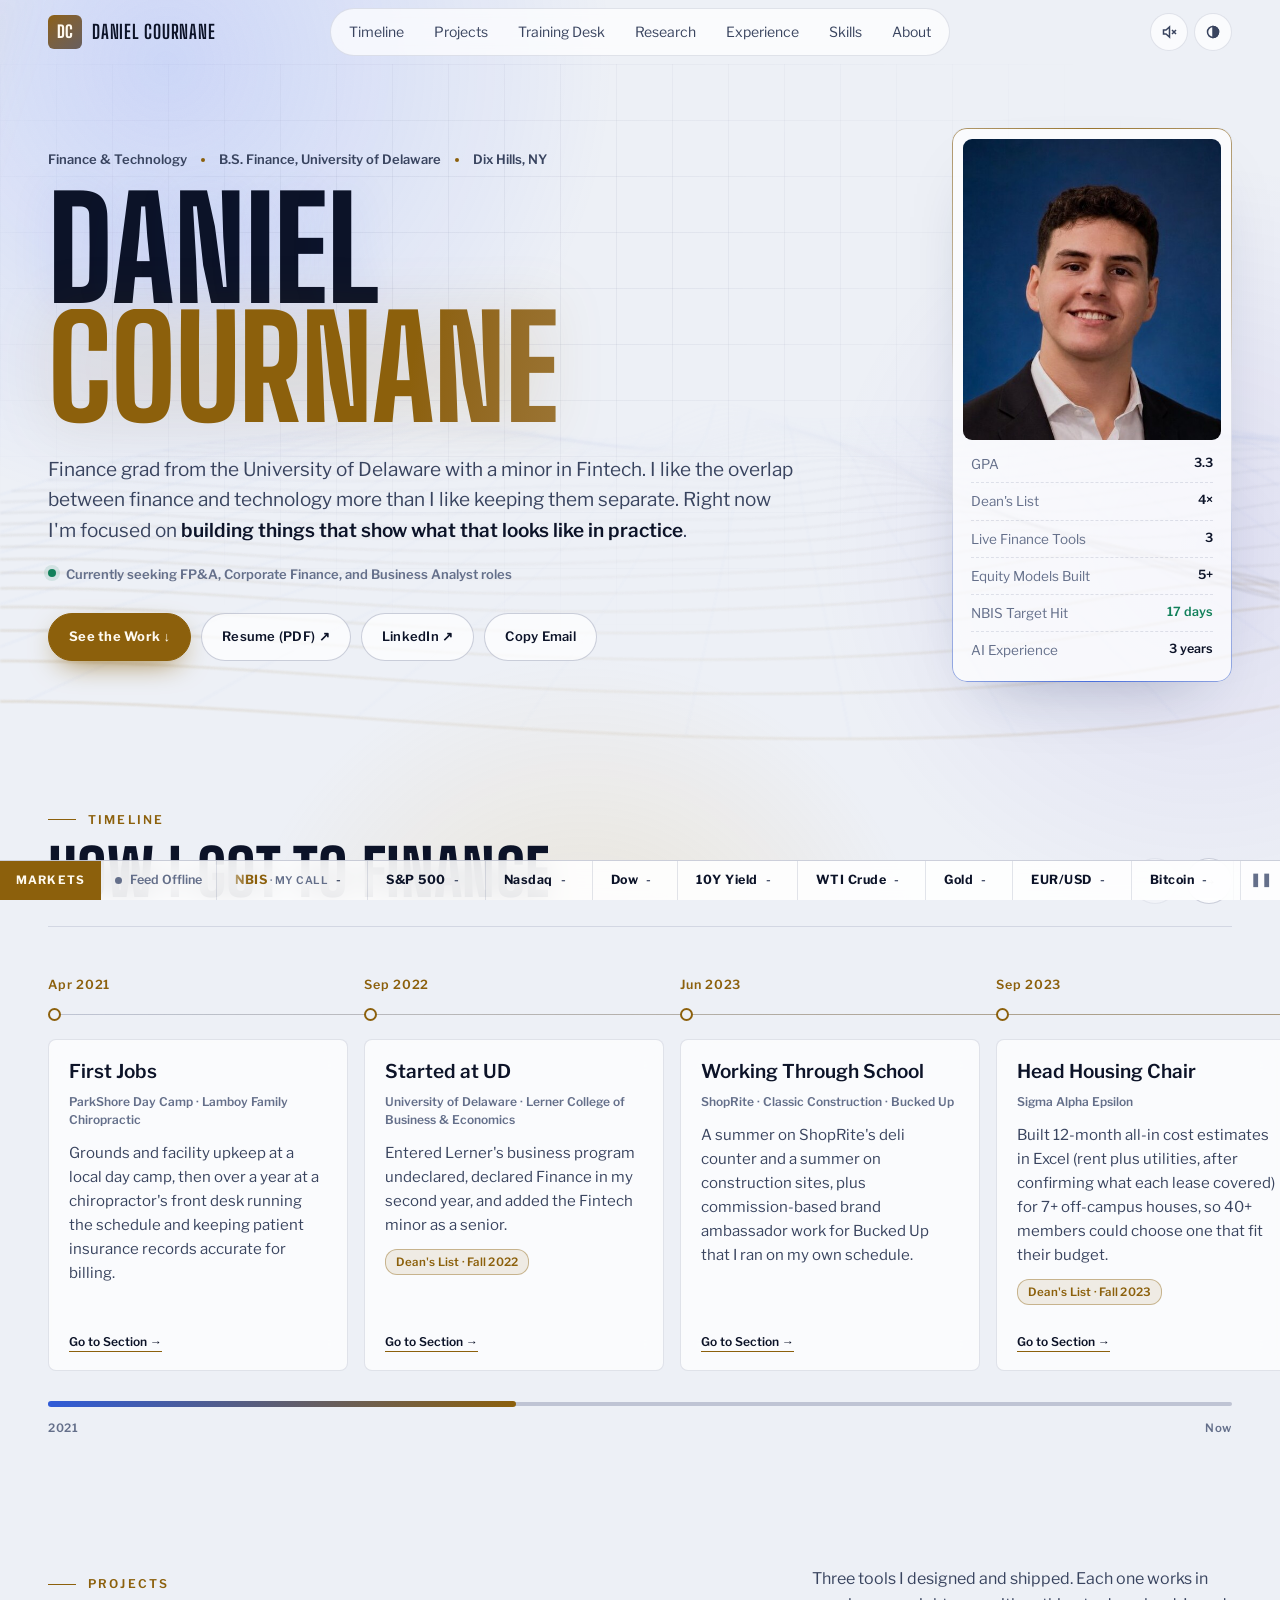
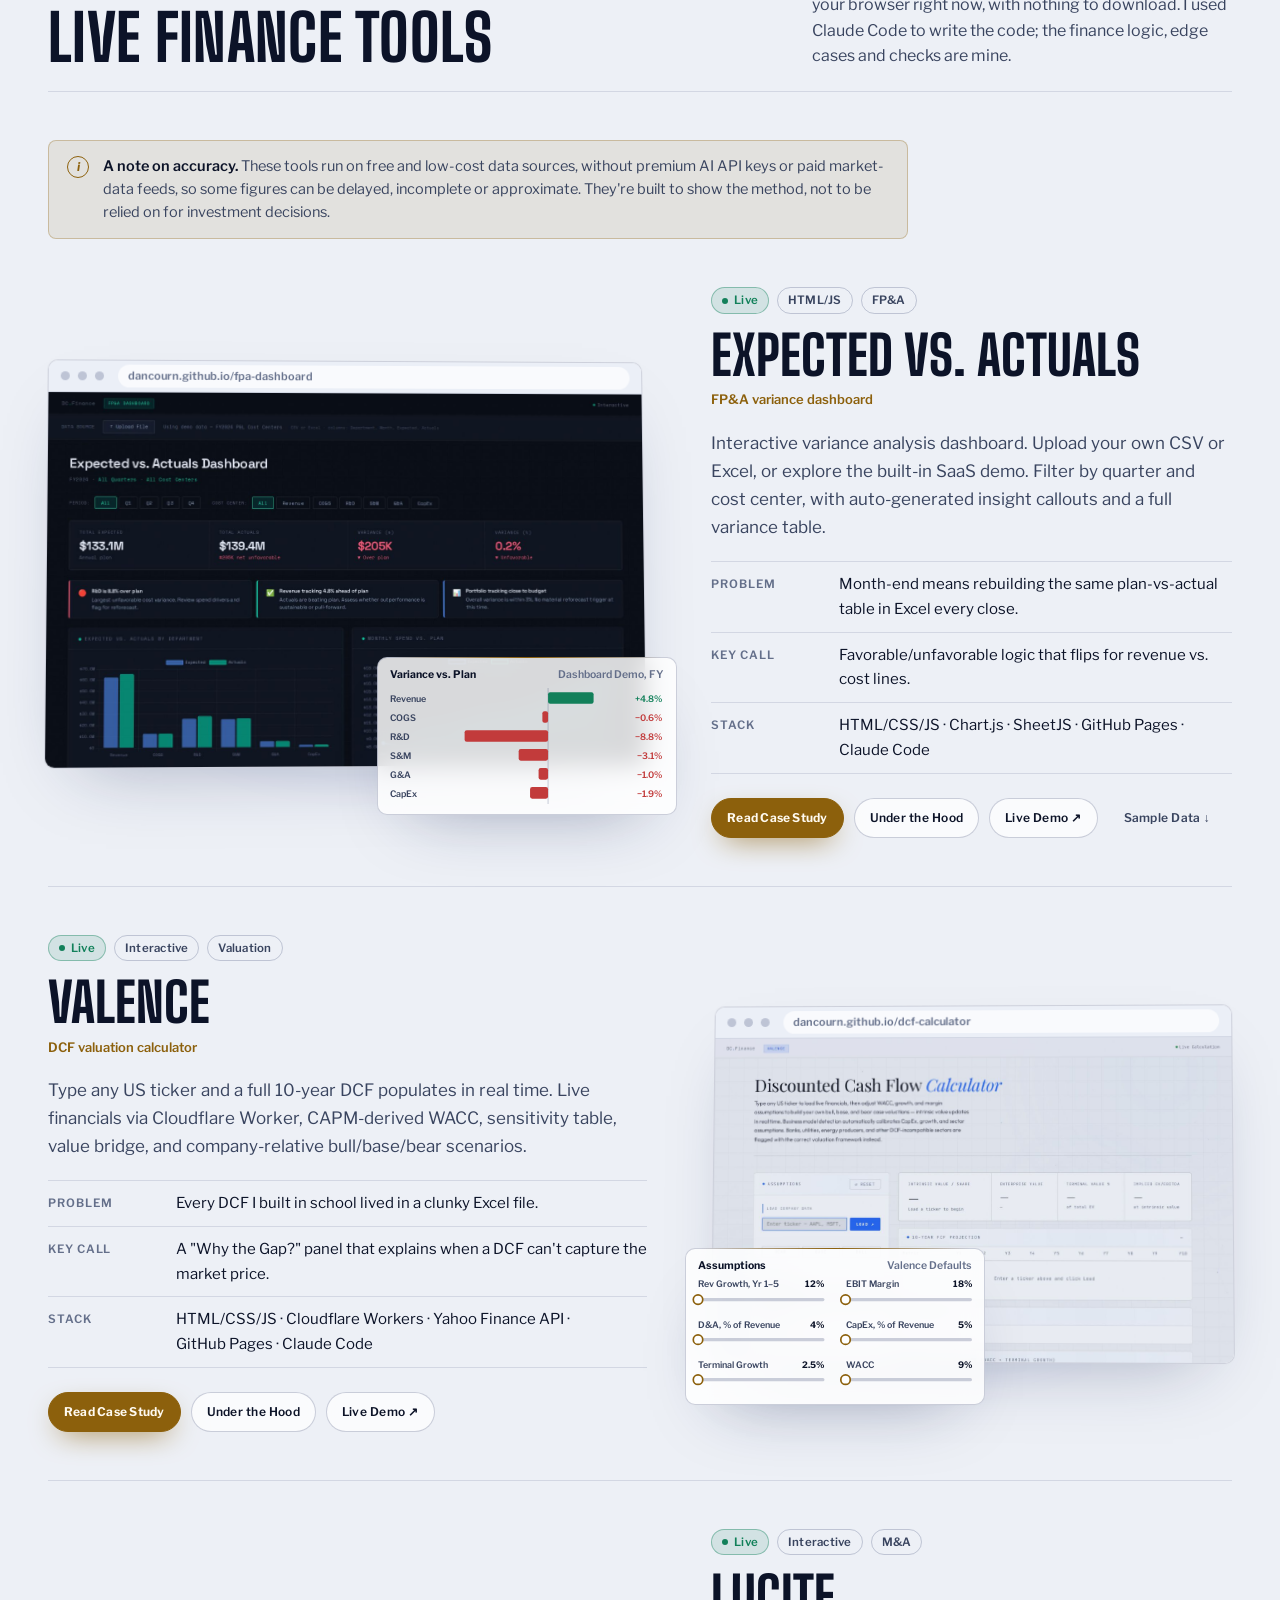
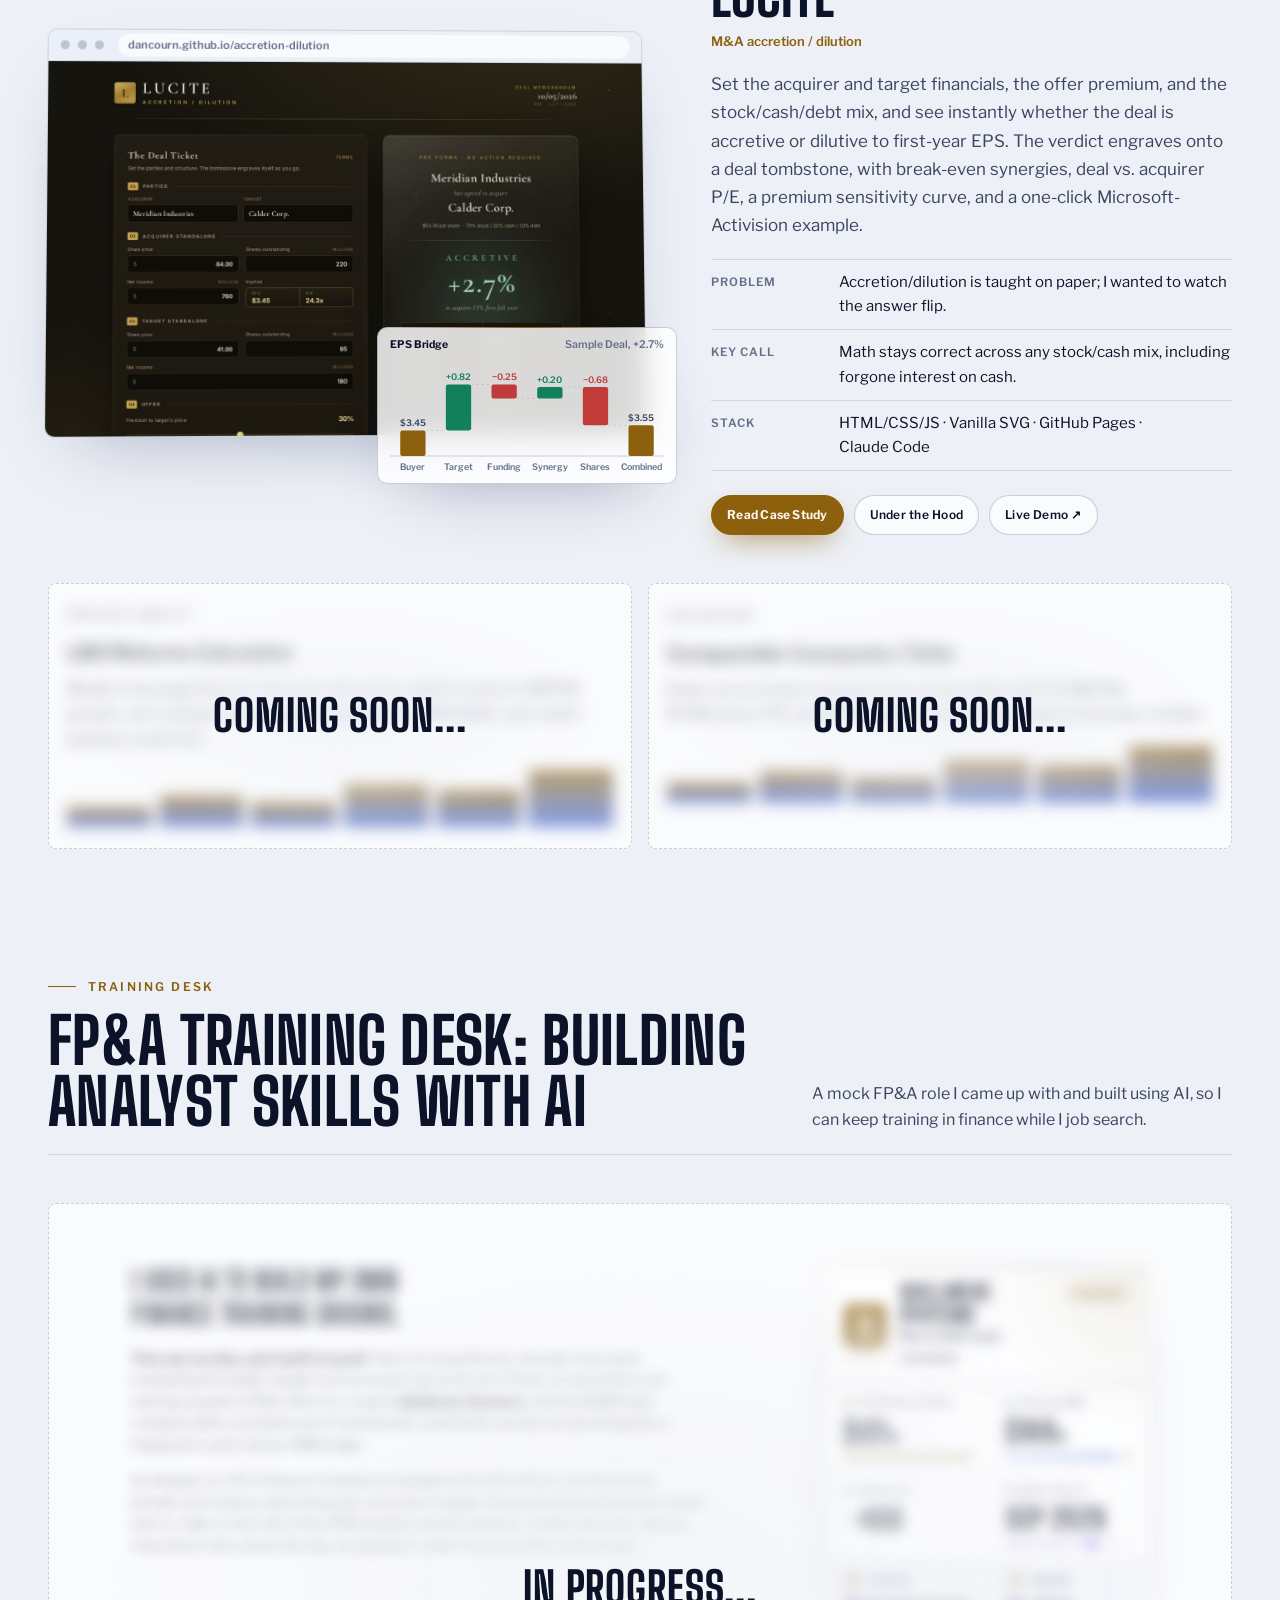
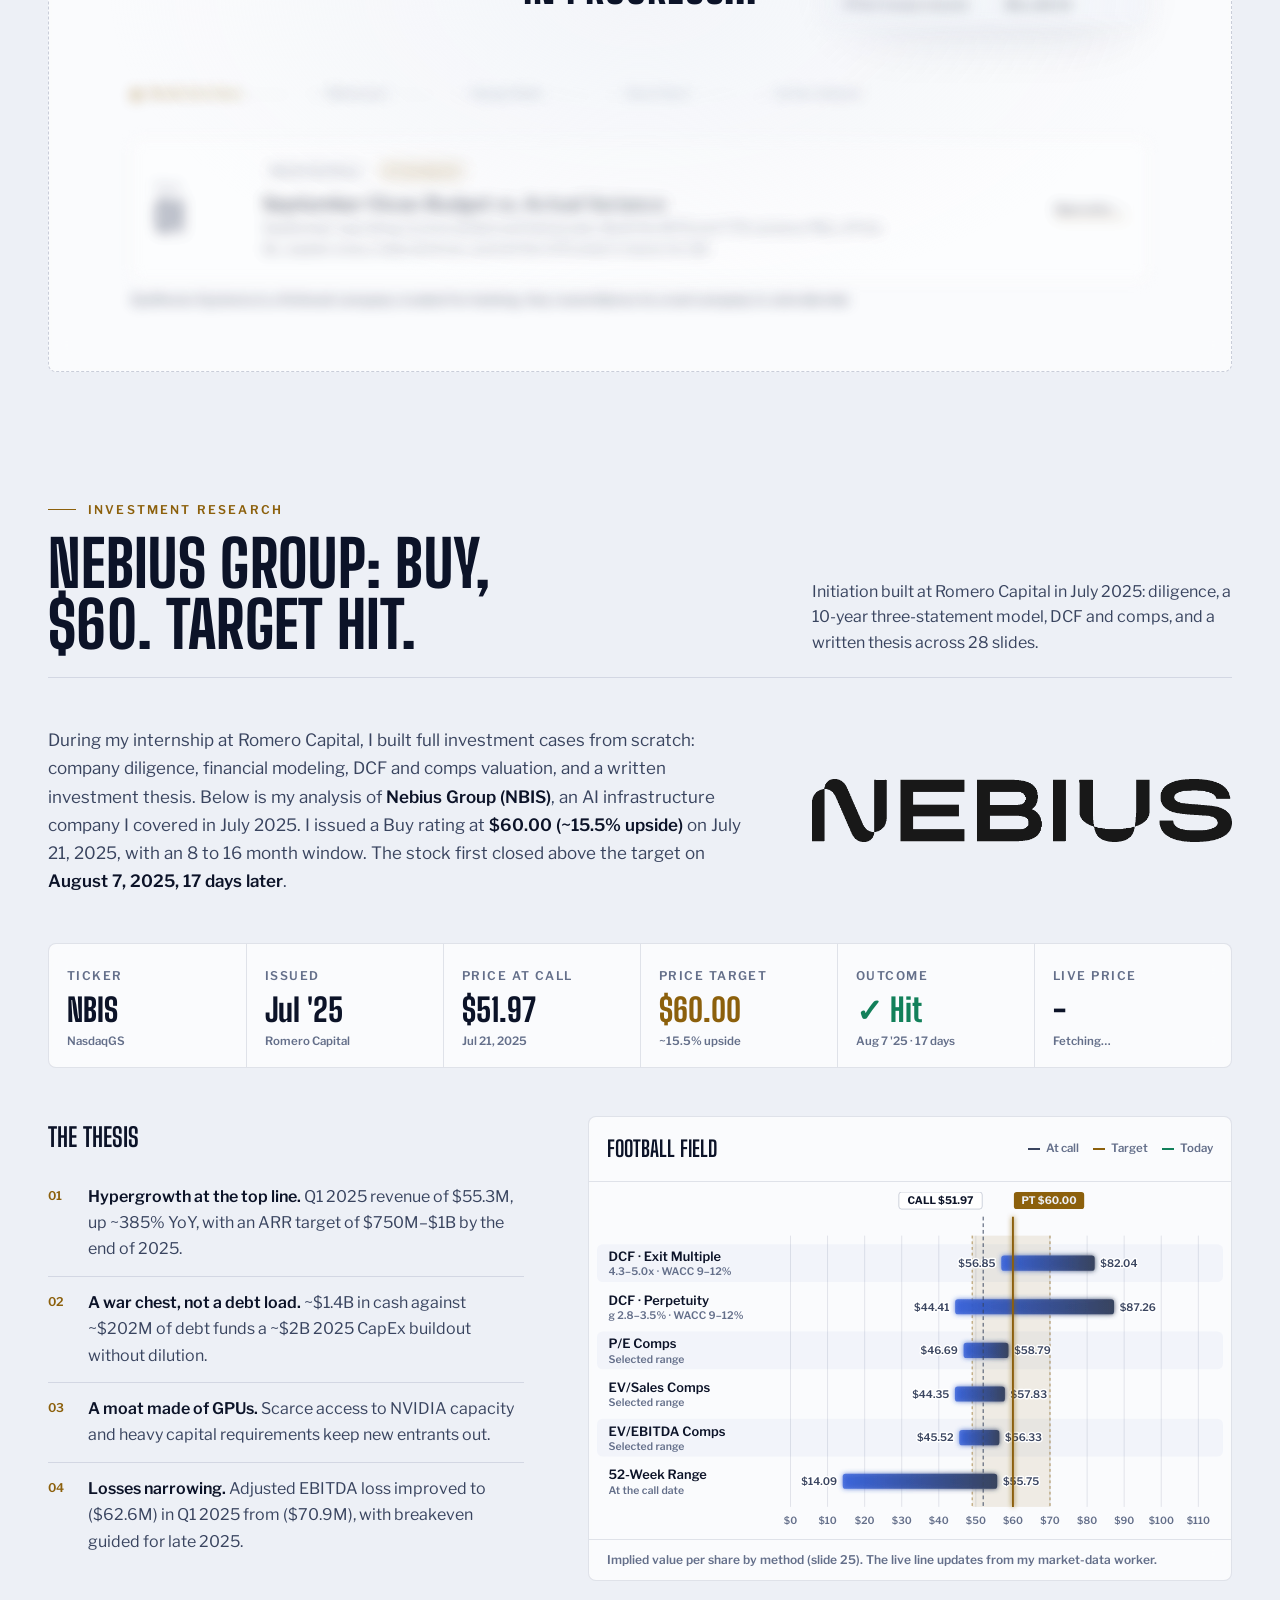
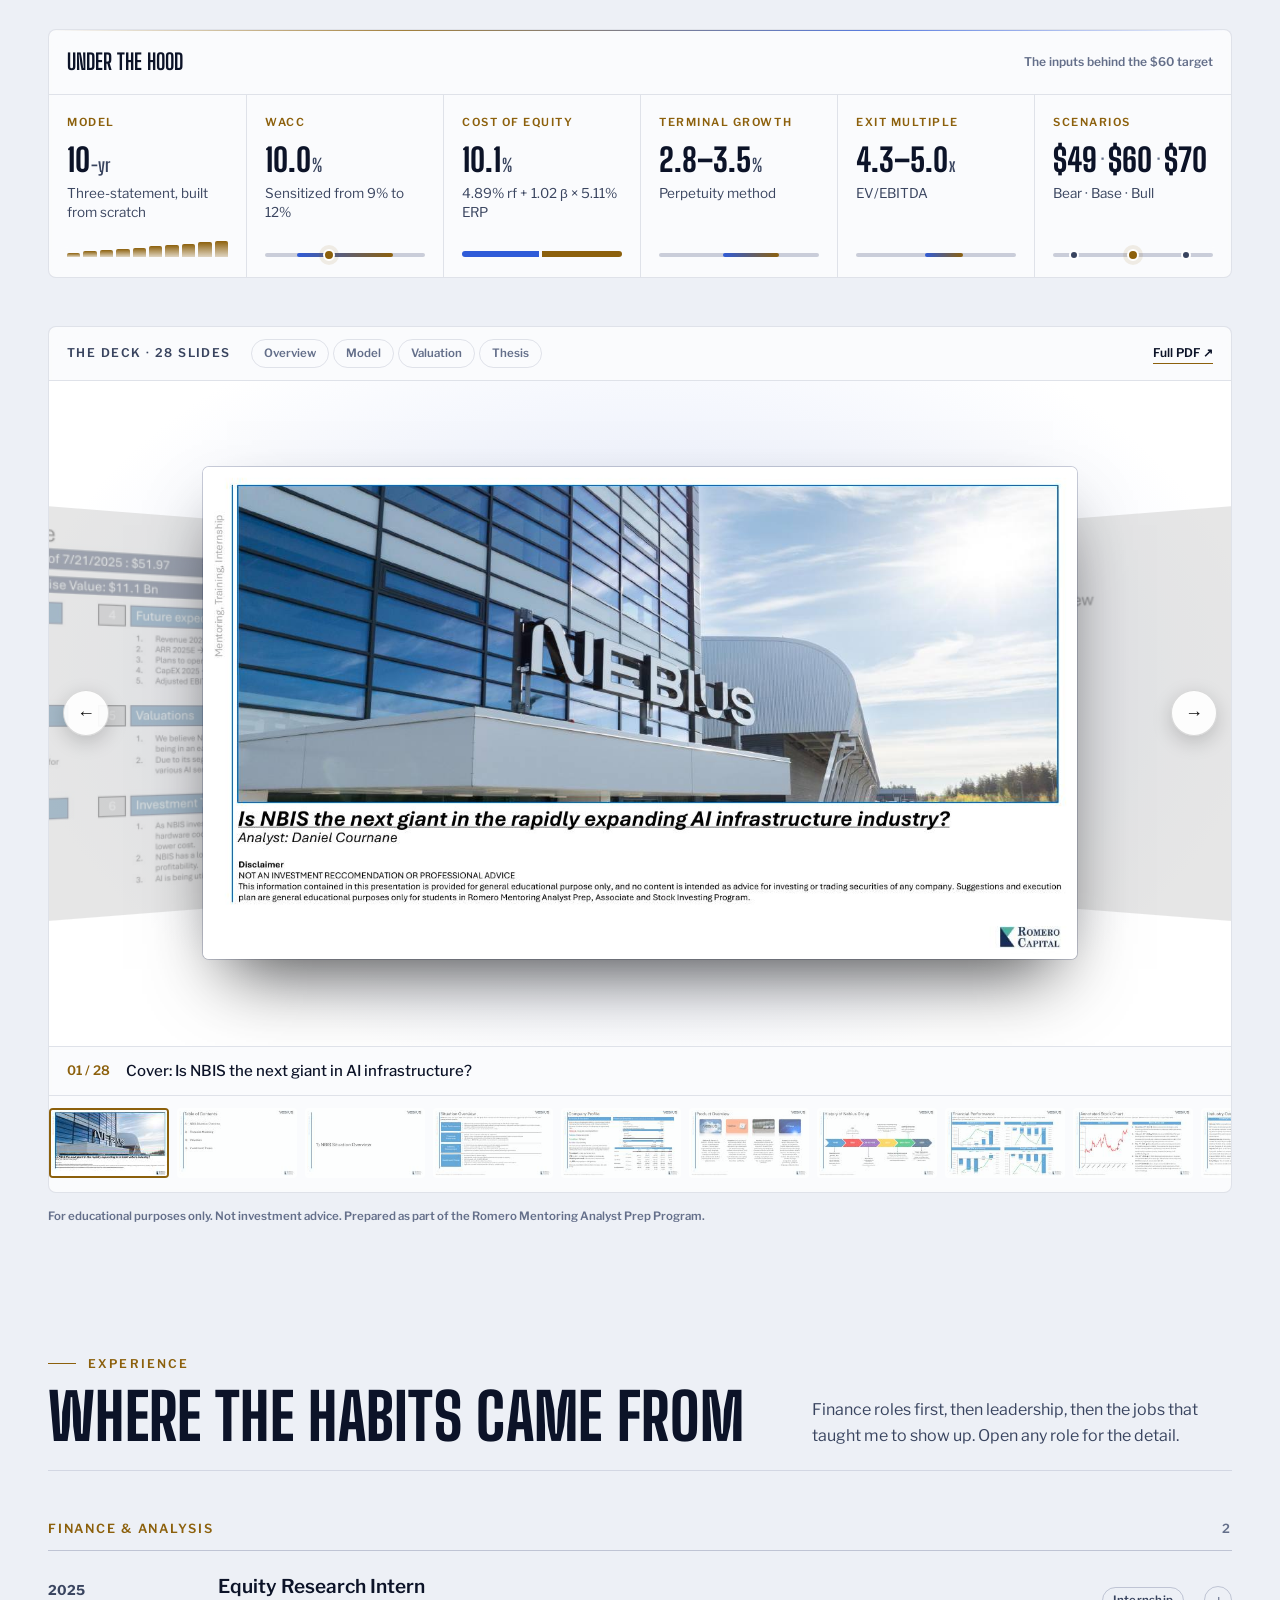
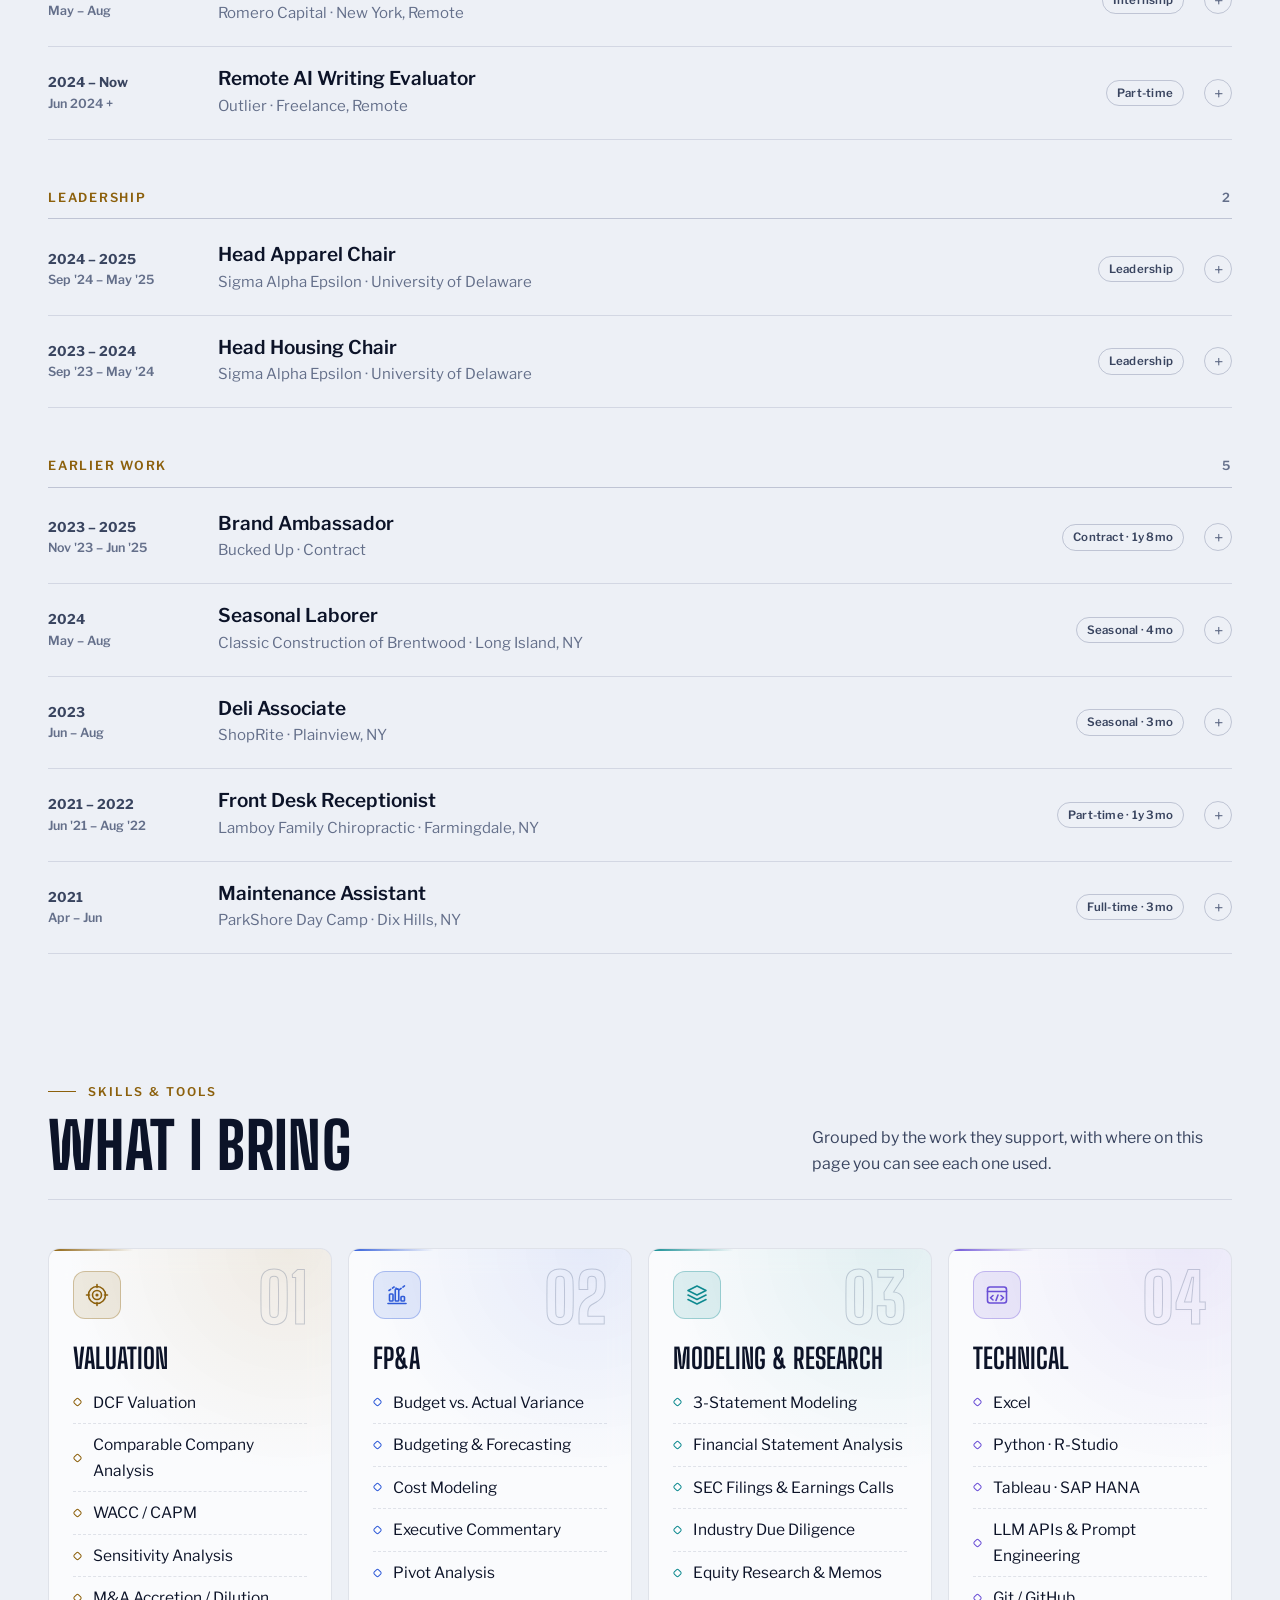
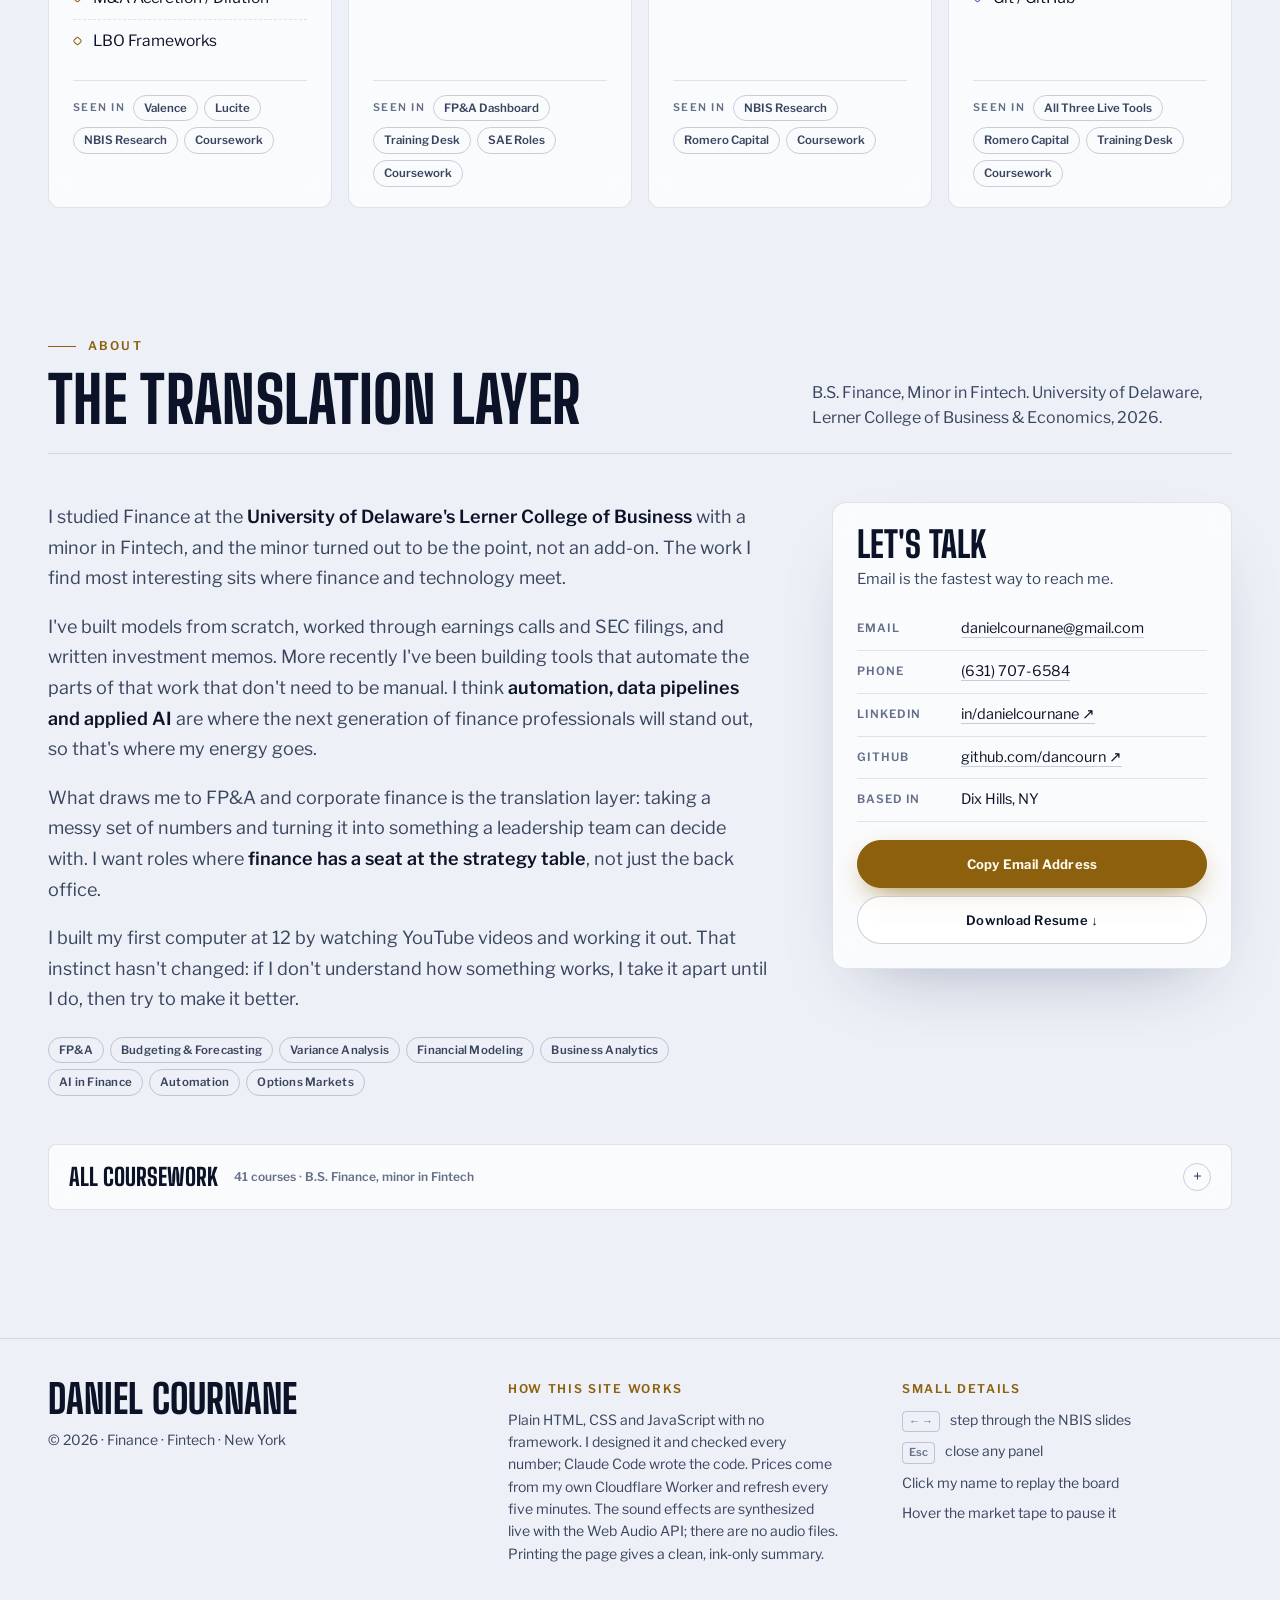
==== index.html @ 31b5d63d "Accessibility, print and startup-speed pass; Title Case labels; new preview image - Accessibility: t" ====
<!doctype html>
<html lang="en">
<head>
<meta charset="utf-8">
<meta name="viewport" content="width=device-width, initial-scale=1, viewport-fit=cover">
<title>Daniel Cournane</title>
<meta name="description" content="Daniel Cournane: finance grad (University of Delaware, Fintech minor) who builds his own finance tools with AI. Live valuation tools, an FP&A training desk, and equity research. Open to FP&A, corporate finance and business analyst roles.">
<meta name="theme-color" content="#060a17" media="(prefers-color-scheme: dark)">
<meta name="theme-color" content="#edf0f6" media="(prefers-color-scheme: light)">
<meta property="og:type" content="website">
<meta property="og:title" content="Daniel Cournane · Analyst Who Builds His Own Tools">
<meta property="og:description" content="My personal portfolio of finance work I designed and built with AI. Inside: live DCF, M&A and FP&A tools, plus an NBIS Buy call that hit its $60 target in 17 days.">
<meta property="og:url" content="https://dancourn.github.io/">
<meta property="og:image" content="https://dancourn.github.io/og.jpg">
<meta name="twitter:card" content="summary_large_image">
<link rel="icon" href="data:image/svg+xml,%3Csvg xmlns='http://www.w3.org/2000/svg' viewBox='0 0 32 32'%3E%3Crect width='32' height='32' rx='4' fill='%23f3a43b'/%3E%3Ctext x='16' y='23' font-family='Arial Narrow,Arial' font-weight='700' font-size='17' text-anchor='middle' fill='%231b1104'%3EDC%3C/text%3E%3C/svg%3E">
<link rel="preconnect" href="https://fonts.googleapis.com">
<link rel="preconnect" href="https://fonts.gstatic.com" crossorigin>
<link rel="stylesheet" href="https://fonts.googleapis.com/css2?family=Big+Shoulders+Display:wght@600;700;800&family=Libre+Franklin:ital,wght@0,400;0,500;0,600;0,700;1,400&display=swap">
<link rel="stylesheet" href="site.css">
<style>
  /* Quillmere tear sheet (Training Desk): header band, 2x2 KPI grid, role/build footer strip. Loads after site.css. */
  .co-card {
    position: relative; overflow: hidden; isolation: isolate; border-radius: var(--radius);
    background: radial-gradient(300px circle at 100% 0%, color-mix(in srgb, var(--accent) 12%, transparent), transparent 62%), var(--surface);
    border: 1px solid var(--line); backdrop-filter: blur(14px); -webkit-backdrop-filter: blur(14px); box-shadow: var(--shadow);
    transition: transform 0.45s var(--ease), border-color 0.3s, box-shadow 0.45s;
  }
  .co-card::before { content: ""; position: absolute; left: 0; right: 0; top: 0; height: 1px; background: linear-gradient(90deg, transparent, var(--accent) 30%, var(--blue) 70%, transparent); opacity: 0.8; }
  .co-head { display: grid; grid-template-columns: auto minmax(0, 1fr) auto; align-items: center; gap: 14px; padding: 18px 20px 16px; border-bottom: 3px double var(--line-2); }
  .co-mark {
    position: relative; display: grid; place-items: center; width: 48px; height: 48px; border: 0; border-radius: 8px;
    font-family: var(--display); font-weight: 800; font-size: 30px; line-height: 1; color: var(--accent-ink);
    background: linear-gradient(150deg, var(--accent) 35%, color-mix(in srgb, var(--accent) 74%, var(--bg)));
    box-shadow: 0 12px 24px -12px color-mix(in srgb, var(--accent) 80%, transparent);
  }
  .co-mark::after { content: ""; position: absolute; inset: 0; z-index: -1; border-radius: inherit; border: 1px solid color-mix(in srgb, var(--accent) 45%, transparent); transform: translate(5px, 5px); transition: transform 0.45s var(--ease); }
  .co-name { display: block; margin: 0; font-family: var(--display); font-weight: 800; font-size: 26px; line-height: 0.95; letter-spacing: 0.01em; text-transform: uppercase; color: var(--fg); }
  .co-sub { margin: 6px 0 0; font-family: var(--body); font-weight: 600; font-size: 12px; line-height: 1.3; color: var(--muted); }
  .co-chip { align-self: start; text-transform: none; font-weight: 600; color: color-mix(in srgb, var(--accent) 80%, var(--fg)); }
  .co-kpis { display: grid; grid-template-columns: repeat(2, minmax(0, 1fr)); margin: 0; }
  /* label and value rows are shared across each row of cells (subgrid), so a label that wraps never knocks its numeral out of line */
  .co-kpi { --tint: var(--accent); display: grid; grid-row: span 2; grid-template-rows: subgrid; align-content: start; min-width: 0; padding: 13px 20px 15px; transition: background 0.3s; }
  .co-kpi:nth-child(even) { border-left: 1px solid var(--line); }
  .co-kpi:nth-child(n + 3) { border-top: 1px solid var(--line); }
  .co-kpi dt { align-self: end; display: flex; align-items: flex-start; gap: 7px; font-family: var(--body); font-weight: 600; font-size: 11.5px; line-height: 1.2; color: var(--muted); }
  .co-kpi dt::before { content: ""; flex-shrink: 0; margin-top: 4px; width: 6px; height: 6px; border-radius: 1.5px; background: var(--tint); transition: transform 0.3s var(--ease); }
  .co-kpi dd { container-type: inline-size; display: flex; flex-direction: column; min-width: 0; margin: 10px 0 0; }
  /* sized to the cell so a "Mmm YYYY" Books Closed value fits on one line (the inline script below shortens full month names) */
  .co-val { font-family: var(--display); font-weight: 800; font-size: 34px; font-size: clamp(22px, 24cqi, 40px); line-height: 0.9; letter-spacing: 0.005em; font-variant-numeric: tabular-nums; text-transform: uppercase; white-space: nowrap; color: var(--fg); }
  .co-val small { margin-left: 1px; font-size: 0.55em; font-weight: 700; color: var(--fg-2); }
  .co-val .co-u { margin-right: 0.03em; font-weight: 600; color: var(--muted); }
  /* one shared scale: both tracks end on a gold FY26 plan tick, so Opening ARR reads as 89% of plan, not as progress */
  .co-bar { position: relative; display: block; margin-top: 10px; height: 4px; border-radius: 999px; background: color-mix(in srgb, var(--tint) 14%, transparent); }
  .co-bar::after { content: ""; position: absolute; right: 0; top: -3px; width: 2px; height: 10px; border-radius: 1px; background: var(--accent); }
  .co-bar i { display: block; width: var(--w); height: 100%; border-radius: inherit; background: linear-gradient(90deg, color-mix(in srgb, var(--tint) 40%, transparent), var(--tint)); transition: width 1s var(--ease); }
  .co-bar.is-plan i { background: color-mix(in srgb, var(--tint) 62%, transparent); }
  .co-kpi:nth-child(2) .co-bar i { transition-delay: 0.12s; }
  /* Jan–Dec close strip, filled through the Books Closed month (the inline script after journal-data.js sets it) */
  .co-strip { display: flex; gap: 5px; height: 4px; margin-top: 10px; }
  .co-strip[hidden] { display: none; }
  .co-strip > span { flex: 1; display: flex; gap: 2px; }
  .co-strip i { flex: 1; border-radius: 1px; background: color-mix(in srgb, var(--tint) 28%, transparent); transition: background-color 0.35s, transform 0.35s var(--ease); transition-delay: calc((var(--q, 0) + var(--m, 0)) * 65ms); }
  .co-strip > span:nth-child(2) { --q: 3; } .co-strip > span:nth-child(3) { --q: 6; } .co-strip > span:nth-child(4) { --q: 9; }
  .co-strip i:nth-child(2) { --m: 1; } .co-strip i:nth-child(3) { --m: 2; }
  .co-strip i.is-closed { background: color-mix(in srgb, var(--tint) 72%, transparent); }
  .co-strip i.is-last { background: var(--tint); transform: scaleY(2.5); }
  /* entrance (site.js toggles .pre on .rise): bars grow from zero, closed months fill in order from the empty-track tint */
  .co-bar.rise.pre, .co-strip.rise.pre { transform: none; }
  .co-bar.pre i { width: 0; }
  .co-strip.pre i.is-closed { background: color-mix(in srgb, var(--tint) 28%, transparent); transform: none; }
  .co-foot { display: grid; grid-template-columns: repeat(2, minmax(0, 1fr)); margin: 0; border-top: 1px solid var(--line); background: color-mix(in srgb, var(--surface-2) 75%, transparent); }
  .co-foot > div { min-width: 0; padding: 12px 20px 14px; }
  .co-foot > div + div { border-left: 1px solid var(--line); }
  /* a touch stronger than --muted: these labels sit on the footer tint */
  .co-foot dt { display: flex; align-items: center; gap: 8px; font-family: var(--body); font-weight: 600; font-size: 11.5px; line-height: 1.2; color: color-mix(in srgb, var(--muted) 78%, var(--fg)); }
  .co-ico { display: grid; place-items: center; flex-shrink: 0; width: 22px; height: 22px; border-radius: 6px; color: var(--accent); background: var(--accent-soft); border: 1px solid color-mix(in srgb, var(--accent) 30%, transparent); }
  .co-ico svg { width: 13px; height: 13px; }
  .co-foot dd { margin: 7px 0 0; font-size: 13.5px; font-weight: 600; line-height: 1.3; color: var(--fg); }
  @media (hover: hover) {
    .co-card:hover { transform: translateY(-3px); border-color: color-mix(in srgb, var(--accent) 34%, transparent); box-shadow: var(--shadow), 0 24px 48px -32px color-mix(in srgb, var(--accent) 70%, transparent); }
    .co-card:hover .co-mark::after { transform: translate(7px, 7px); }
    .co-kpi:hover { background: color-mix(in srgb, var(--tint) 8%, transparent); }
    .co-kpi:hover dt::before { transform: rotate(45deg) scale(1.15); }
  }
  /* tablet: the card goes full width under the lede, so the four KPIs sit in one row */
  @media (max-width: 860px) {
    .co-kpis { grid-template-columns: repeat(4, minmax(0, 1fr)); }
    .co-kpi { padding-left: 16px; padding-right: 16px; }
    .co-kpi:nth-child(n) { border-top: 0; border-left: 1px solid var(--line); }
    .co-kpi:first-child { border-left: 0; }
  }
  @media (max-width: 600px) {
    .co-kpis { grid-template-columns: repeat(2, minmax(0, 1fr)); }
    .co-kpi:nth-child(odd) { border-left: 0; }
    .co-kpi:nth-child(n + 3) { border-top: 1px solid var(--line); }
    .co-head, .co-kpi, .co-foot > div { padding-left: 18px; padding-right: 18px; }
  }
  /* small phones (360 and under): the subtitle may run under the chip, and labels/role keep to one line */
  @media (max-width: 380px) {
    .co-head { row-gap: 6px; padding-left: 15px; padding-right: 15px; }
    .co-kpi, .co-foot > div { padding-left: 15px; padding-right: 15px; }
    .co-id { display: contents; }
    .co-mark { grid-row: 1 / span 2; }
    .co-name { grid-area: 1 / 2; align-self: end; }
    .co-chip { grid-area: 1 / 3; }
    .co-sub { grid-area: 2 / 2 / 3 / 4; margin: 0; }
    .co-kpi dt { font-size: 11px; }
    .co-foot dd { font-size: 12.5px; }
  }
  @media (prefers-reduced-motion: reduce) {
    .co-card:hover { transform: none; }
    .co-card:hover .co-mark::after { transform: translate(5px, 5px); }
    .co-bar i, .co-strip i { transition: none; }
  }
  /* print: flat card, never split across pages, bars and strip drawn in full; darker series inks read on white paper */
  @media print {
    .co-card { break-inside: avoid; background: var(--surface); box-shadow: none; backdrop-filter: none; -webkit-backdrop-filter: none; transition: none; --blue: #2f5bd8; --teal: #0f8a90; --violet: #6a4fd6; }
    .co-mark { box-shadow: none; }
    .co-mark, .co-kpi dt::before, .co-bar, .co-bar i, .co-bar::after, .co-strip i { -webkit-print-color-adjust: exact; print-color-adjust: exact; }
    .co-bar i, .co-strip i { transition: none; }
    .co-bar.pre i { width: var(--w); }
    .co-strip.pre i.is-closed { background: color-mix(in srgb, var(--tint) 72%, transparent); }
    .co-strip.pre i.is-last { background: var(--tint); transform: scaleY(2.5); }
  }
</style>
<script>
  /* apply a saved theme before first paint so there is no flash */
  try { var t = localStorage.getItem('dc-theme'); if (t === 'light' || t === 'dark') document.documentElement.setAttribute('data-theme', t); } catch (e) {}
</script>
</head>
<body>
<a class="skip" href="#projects">Skip to the work</a>

<!-- ═════════ BACKGROUND ═════════ -->
<div class="bg" aria-hidden="true"><span class="blob b1"></span><span class="blob b2"></span><span class="blob b3"></span><canvas class="world" id="world"></canvas><span class="grain"></span></div>

<!-- ═════════ NAV ═════════ -->
<nav class="nav" id="nav" aria-label="Primary">
  <div class="wrap nav-inner">
    <a class="brand" href="#top" aria-label="Daniel Cournane, back to top">
      <span class="brand-mark" aria-hidden="true" data-mark="DC"></span>
      <span class="brand-name">Daniel Cournane</span>
    </a>
    <ul class="nav-links" id="navLinks">
      <li><a href="#path">Timeline</a></li>
      <li><a href="#projects">Projects</a></li>
      <li><a href="#journal">Training Desk</a></li>
      <li><a href="#research">Research</a></li>
      <li><a href="#experience">Experience</a></li>
      <li><a href="#skills">Skills</a></li>
      <li><a href="#about">About</a></li>
    </ul>
    <div class="nav-tools">
      <button class="icon-btn" id="soundBtn" type="button" aria-pressed="false" aria-label="Sound effects">
        <svg viewBox="0 0 16 16" fill="none" stroke="currentColor" stroke-width="1.5" aria-hidden="true"><path d="M2.5 6h2.5l3.5-3v10L5 10H2.5z"/><path class="snd-on" d="M11 5.5c.9.7 1.4 1.5 1.4 2.5s-.5 1.8-1.4 2.5M12.8 3.5C14.2 4.8 15 6.3 15 8s-.8 3.2-2.2 4.5" hidden/><path class="snd-off" d="M11 6l4 4M15 6l-4 4"/></svg>
      </button>
      <button class="icon-btn" id="themeBtn" type="button" aria-label="Switch color theme">
        <svg viewBox="0 0 16 16" fill="none" stroke="currentColor" stroke-width="1.5" aria-hidden="true"><circle cx="8" cy="8" r="5.5"/><path d="M8 2.5v11A5.5 5.5 0 008 2.5z" fill="currentColor"/></svg>
      </button>
      <button class="icon-btn menu-btn" id="menuBtn" type="button" aria-expanded="false" aria-controls="drawerNav" aria-label="Menu">
        <svg viewBox="0 0 16 16" fill="none" stroke="currentColor" stroke-width="1.5" aria-hidden="true"><path d="M2 4.5h12M2 8h12M2 11.5h12"/></svg>
      </button>
    </div>
  </div>
  <div class="progress" id="progress"></div>
</nav>
<div class="drawer-nav" id="drawerNav" data-open="false">
  <a href="#path">Timeline</a>
  <a href="#projects">Projects</a>
  <a href="#journal">Training Desk</a>
  <a href="#research">Research</a>
  <a href="#experience">Experience</a>
  <a href="#skills">Skills</a>
  <a href="#about">About &amp; Contact</a>
</div>

<main id="top">
<!-- ═════════ HERO ═════════ -->
<header class="hero" id="hero">
  <div class="hero-grid-bg" aria-hidden="true"></div>
  <div class="rays" aria-hidden="true"></div>
  <div class="wrap hero-grid">
    <div class="hero-main">
      <p class="hero-meta">
        <span>Finance &amp; Technology</span><span class="dot"></span>
        <span>B.S. Finance, University of Delaware</span><span class="dot"></span>
        <span>Dix Hills, NY</span>
      </p>
      <h1 class="name" id="name" aria-label="Daniel Cournane" title="Click to replay">
        <span class="name-line" data-text="Daniel" aria-hidden="true">Daniel</span>
        <span class="name-line" data-text="Cournane" aria-hidden="true">Cournane</span>
      </h1>
      <p class="lede">Finance grad from the University of Delaware with a minor in Fintech. I like the overlap between finance and technology more than I like keeping them separate. Right now I'm focused on <strong>building things that show what that looks like in practice</strong>.</p>
      <p class="status"><span class="live-dot"></span>Currently seeking FP&amp;A, Corporate Finance, and Business Analyst roles</p>
      <div class="ctas">
        <a class="btn btn-primary" href="#projects">See the Work ↓</a>
        <a class="btn" href="https://dancourn.github.io/resume.pdf" target="_blank" rel="noopener">Resume (PDF) ↗</a>
        <a class="btn" href="https://www.linkedin.com/in/danielcournane" target="_blank" rel="noopener">LinkedIn ↗</a>
        <button class="btn" type="button" data-copy-email>Copy Email</button>
      </div>
    </div>

    <aside class="id-card" aria-label="Key statistics">
      <figure class="portrait">
        <img src="headshot-crop.jpg" alt="Portrait of Daniel Cournane" width="480" height="580">
      </figure>
      <dl class="keystats">
        <div class="row"><dt>GPA</dt><dd>3.3</dd></div>
        <div class="row"><dt>Dean's List</dt><dd>4×</dd></div>
        <div class="row"><dt>Live Finance Tools</dt><dd>3</dd></div>
        <div class="row"><dt>Equity Models Built</dt><dd>5+</dd></div>
        <div class="row"><dt>NBIS Target Hit</dt><dd class="up">17 days</dd></div>
        <div class="row"><dt>AI Experience</dt><dd>3 years</dd></div>
      </dl>
    </aside>
  </div>
</header>

<!-- ═════════ TIMELINE ═════════ -->
<section class="path" id="path" aria-labelledby="h-path">
  <div class="wrap">
    <div class="path-head">
      <div>
        <p class="eyebrow">Timeline</p>
        <h2 class="section-title" id="h-path">How I got to finance</h2>
      </div>
      <div class="path-nav">
        <button type="button" id="pathPrev" aria-label="Earlier milestones">←</button>
        <button type="button" id="pathNext" aria-label="Later milestones">→</button>
      </div>
    </div>
  </div>
  <div class="path-track" id="pathTrack" tabindex="0" aria-label="Career timeline">
    <ol class="path-list">
      <li class="pnode">
        <div class="p-date">Apr 2021</div><span class="p-dot"></span>
        <article class="p-card">
          <h3>First Jobs</h3>
          <p class="p-org">ParkShore Day Camp · Lamboy Family Chiropractic</p>
          <p class="p-why">Grounds and facility upkeep at a local day camp, then over a year at a chiropractor's front desk running the schedule and keeping patient insurance records accurate for billing.</p>
          <a class="p-go" href="#experience">Go to Section →</a>
        </article>
      </li>
      <li class="pnode">
        <div class="p-date">Sep 2022</div><span class="p-dot"></span>
        <article class="p-card">
          <h3>Started at UD</h3>
          <p class="p-org">University of Delaware · Lerner College of Business &amp; Economics</p>
          <p class="p-why">Entered Lerner's business program undeclared, declared Finance in my second year, and added the Fintech minor as a senior.</p>
          <div class="p-ach"><span class="chip chip-gold">Dean's List · Fall 2022</span></div>
          <a class="p-go" href="#about">Go to Section →</a>
        </article>
      </li>
      <li class="pnode">
        <div class="p-date">Jun 2023</div><span class="p-dot"></span>
        <article class="p-card">
          <h3>Working Through School</h3>
          <p class="p-org">ShopRite · Classic Construction · Bucked Up</p>
          <p class="p-why">A summer on ShopRite's deli counter and a summer on construction sites, plus commission-based brand ambassador work for Bucked Up that I ran on my own schedule.</p>
          <a class="p-go" href="#experience">Go to Section →</a>
        </article>
      </li>
      <li class="pnode">
        <div class="p-date">Sep 2023</div><span class="p-dot"></span>
        <article class="p-card">
          <h3>Head Housing Chair</h3>
          <p class="p-org">Sigma Alpha Epsilon</p>
          <p class="p-why">Built 12-month all-in cost estimates in Excel (rent plus utilities, after confirming what each lease covered) for 7+ off-campus houses, so 40+ members could choose one that fit their budget.</p>
          <div class="p-ach"><span class="chip chip-gold">Dean's List · Fall 2023</span></div>
          <a class="p-go" href="#experience">Go to Section →</a>
        </article>
      </li>
      <li class="pnode">
        <div class="p-date">Jun 2024</div><span class="p-dot"></span>
        <article class="p-card">
          <h3>AI Writing Evaluator</h3>
          <p class="p-org">Outlier · Part-time</p>
          <p class="p-why">Grade AI-written responses for accuracy, reasoning and whether they follow the brief, and write structured feedback on each. 20+ evaluation projects so far.</p>
          <a class="p-go" href="#experience">Go to Section →</a>
        </article>
      </li>
      <li class="pnode">
        <div class="p-date">Sep 2024</div><span class="p-dot"></span>
        <article class="p-card">
          <h3>Head Apparel Chair</h3>
          <p class="p-org">Sigma Alpha Epsilon</p>
          <p class="p-why">Mapped vendor price breaks against demand in Excel to pick order sizes that lowered the unit cost, and co-ran apparel for joint philanthropy events with other chapters.</p>
          <a class="p-go" href="#experience">Go to Section →</a>
        </article>
      </li>
      <li class="pnode">
        <div class="p-date">May 2025</div><span class="p-dot"></span>
        <article class="p-card">
          <h3>Equity Research Intern</h3>
          <p class="p-org">Romero Capital</p>
          <p class="p-why">Six weeks of investment banking training, then 10-year three-statement models with DCF and comps for six companies. My NBIS Buy hit its $60 target in 17 days.</p>
          <div class="p-ach"><span class="chip chip-gold">NBIS Buy, $60 · Target hit</span><span class="chip chip-gold">Dean's List · Spring 2025</span></div>
          <a class="p-go" href="#research">Go to Section →</a>
        </article>
      </li>
      <li class="pnode">
        <div class="p-date">May 2026</div><span class="p-dot"></span>
        <article class="p-card">
          <h3>Graduated</h3>
          <p class="p-org">University of Delaware</p>
          <p class="p-why">B.S. in Finance with a minor in Fintech. Senior year added machine learning, programming and data science for finance alongside financial modeling and valuation.</p>
          <div class="p-ach"><span class="chip chip-gold">Dean's List 4× <span>(Fall 2025 Not Listed)</span></span><span class="chip chip-gold">GPA 3.3</span></div>
          <a class="p-go" href="#about">Go to Section →</a>
        </article>
      </li>
      <li class="pnode">
        <div class="p-date">2026</div><span class="p-dot"></span>
        <article class="p-card">
          <h3>Built Three Live Finance Tools</h3>
          <p class="p-org">Valence · Lucite · FP&amp;A dashboard</p>
          <p class="p-why">A live DCF calculator, an M&amp;A accretion/dilution model and a plan-vs-actual variance dashboard. I set the finance logic and checks; Claude Code wrote the code.</p>
          <a class="p-go" href="#projects">Go to Section →</a>
        </article>
      </li>
      <li class="pnode is-now">
        <div class="p-date">Now</div><span class="p-dot"></span>
        <article class="p-card">
          <h3>Mock FP&amp;A Analyst Role</h3>
          <p class="p-org">FP&amp;A Training Desk · Fictional company</p>
          <p class="p-why">Assignments I design and run with AI at a fictional company, so I keep building analyst skills while I job search.</p>
          <a class="p-go" href="#journal">Go to Section →</a>
        </article>
      </li>
    </ol>
  </div>
  <div class="wrap"><div class="path-bar" id="pathScroll" role="scrollbar" aria-controls="pathTrack" aria-orientation="horizontal" aria-label="Scroll the timeline" aria-valuemin="0" aria-valuemax="100" aria-valuenow="0" tabindex="0"><i id="pathBar"></i></div><div class="path-ends" aria-hidden="true"><span>2021</span><span>Now</span></div></div>
</section>

<!-- ═════════ PROJECTS ═════════ -->
<section class="section" id="projects" aria-labelledby="h-projects">
  <div class="wrap">
    <div class="section-head">
      <div>
        <p class="eyebrow">Projects</p>
        <h2 class="section-title" id="h-projects">Live finance tools</h2>
      </div>
      <p class="section-sub">Three tools I designed and shipped. Each one works in your browser right now, with nothing to download. I used Claude Code to write the code; the finance logic, edge cases and checks are mine.</p>
    </div>

    <p class="notice"><span class="notice-ic" aria-hidden="true">i</span><span><strong>A note on accuracy.</strong> These tools run on free and low-cost data sources, without premium AI API keys or paid market-data feeds, so some figures can be delayed, incomplete or approximate. They're built to show the method, not to be relied on for investment decisions.</span></p>

    <div class="cases">
      <article class="case rise" id="proj-fpa">
        <div class="case-stage">
          <a class="case-shot" href="https://dancourn.github.io/fpa-dashboard.html" target="_blank" rel="noopener" aria-label="Open Live: FP&amp;A dashboard">
            <div class="browser" aria-hidden="true"><div class="browser-bar"><i></i><i></i><i></i><span class="url" data-url="dancourn.github.io/fpa-dashboard"></span></div>
            <img src="tool-fpa.jpg" alt="FP&amp;A Expected vs. Actuals dashboard showing $133.1M expected, $139.4M actual and insight callouts" loading="lazy" width="1440" height="900"></div>
            <span class="open-tag">Open Live</span>
          </a>
          <div class="mini" data-mini="fpa" aria-hidden="true"></div>
          <div class="hood" id="hood-fpa" role="region" aria-label="How the FP&amp;A dashboard works" inert>
            <p class="hood-k">Under the Hood</p>
            <h4>Favorable or unfavorable</h4>
            <code>Revenue: (Actual − Plan) ÷ Plan</code>
            <code>Costs: (Plan − Actual) ÷ Plan</code>
            <p>Positive is favorable either way, so a revenue beat and a cost underrun both read green. Net variance is revenue beats minus cost overruns.</p>
          </div>
        </div>
        <div class="case-body">
          <div class="case-meta"><span class="chip chip-live">Live</span><span class="chip">HTML/JS</span><span class="chip">FP&amp;A</span></div>
          <h3 class="case-name">Expected vs. Actuals</h3>
          <p class="case-kind">FP&amp;A variance dashboard</p>
          <p class="case-blurb">Interactive variance analysis dashboard. Upload your own CSV or Excel, or explore the built-in SaaS demo. Filter by quarter and cost center, with auto-generated insight callouts and a full variance table.</p>
          <ul class="spec">
            <li><span>Problem</span><span>Month-end means rebuilding the same plan-vs-actual table in Excel every close.</span></li>
            <li><span>Key call</span><span>Favorable/unfavorable logic that flips for revenue vs. cost lines.</span></li>
            <li><span>Stack</span><span>HTML/CSS/JS · Chart.js · SheetJS · GitHub&nbsp;Pages · Claude&nbsp;Code</span></li>
          </ul>
          <div class="case-actions">
            <button class="btn btn-primary btn-sm" type="button" data-case="case-fpa">Read Case Study</button>
            <button class="btn btn-sm" type="button" data-peel="hood-fpa" aria-controls="hood-fpa" aria-expanded="false">Under the Hood</button>
            <a class="btn btn-sm" href="https://dancourn.github.io/fpa-dashboard.html" target="_blank" rel="noopener">Live Demo ↗</a>
            <a class="btn btn-sm btn-quiet" href="https://dancourn.github.io/fpa_sample_data.xlsx" target="_blank" rel="noopener">Sample Data ↓</a>
          </div>
        </div>
      </article>

      <article class="case rise" id="proj-dcf">
        <div class="case-stage">
          <a class="case-shot" href="https://dancourn.github.io/dcf-calculator.html" target="_blank" rel="noopener" aria-label="Open Live: Valence DCF calculator">
            <div class="browser" aria-hidden="true"><div class="browser-bar"><i></i><i></i><i></i><span class="url" data-url="dancourn.github.io/dcf-calculator"></span></div>
            <img src="tool-dcf.jpg" alt="Valence DCF calculator with ticker input, assumptions panel and 10-year FCF projection" loading="lazy" width="1440" height="900"></div>
            <span class="open-tag">Open Live</span>
          </a>
          <div class="mini" data-mini="dcf" aria-hidden="true"></div>
          <div class="hood" id="hood-dcf" role="region" aria-label="How Valence works" inert>
            <p class="hood-k">Under the Hood</p>
            <h4>Cost of capital and value</h4>
            <code>WACC ≈ 4.3% + β<sub>adj</sub> × 4.5% ± size premium</code>
            <code>β<sub>adj</sub> = 0.67 × β + 0.33, held between 0.8 and 2.0</code>
            <code>FCF = NOPAT + D&amp;A − CapEx − ΔNWC</code>
            <code>Terminal value = FCF<sub>10</sub> × (1 + g) ÷ (WACC − g)</code>
            <p>WACC comes from CAPM with a Blume-adjusted beta; ten years of free cash flow and a perpetuity terminal value are discounted at it.</p>
          </div>
        </div>
        <div class="case-body">
          <div class="case-meta"><span class="chip chip-live">Live</span><span class="chip">Interactive</span><span class="chip">Valuation</span></div>
          <h3 class="case-name">Valence</h3>
          <p class="case-kind">DCF valuation calculator</p>
          <p class="case-blurb">Type any US ticker and a full 10-year DCF populates in real time. Live financials via Cloudflare Worker, CAPM-derived WACC, sensitivity table, value bridge, and company-relative bull/base/bear scenarios.</p>
          <ul class="spec">
            <li><span>Problem</span><span>Every DCF I built in school lived in a clunky Excel file.</span></li>
            <li><span>Key call</span><span>A "Why the Gap?" panel that explains when a DCF can't capture the market price.</span></li>
            <li><span>Stack</span><span>HTML/CSS/JS · Cloudflare&nbsp;Workers · Yahoo&nbsp;Finance&nbsp;API · GitHub&nbsp;Pages · Claude&nbsp;Code</span></li>
          </ul>
          <div class="case-actions">
            <button class="btn btn-primary btn-sm" type="button" data-case="case-dcf">Read Case Study</button>
            <button class="btn btn-sm" type="button" data-peel="hood-dcf" aria-controls="hood-dcf" aria-expanded="false">Under the Hood</button>
            <a class="btn btn-sm" href="https://dancourn.github.io/dcf-calculator.html" target="_blank" rel="noopener">Live Demo ↗</a>
          </div>
        </div>
      </article>

      <article class="case rise" id="proj-ma">
        <div class="case-stage">
          <a class="case-shot" href="https://dancourn.github.io/accretion-dilution.html" target="_blank" rel="noopener" aria-label="Open Live: Lucite accretion/dilution model">
            <div class="browser" aria-hidden="true"><div class="browser-bar"><i></i><i></i><i></i><span class="url" data-url="dancourn.github.io/accretion-dilution"></span></div>
            <img src="tool-ma.jpg" alt="Lucite accretion/dilution model showing a deal tombstone with +2.7% accretive verdict" loading="lazy" width="1440" height="900"></div>
            <span class="open-tag">Open Live</span>
          </a>
          <div class="mini" data-mini="ma" aria-hidden="true"></div>
          <div class="hood" id="hood-ma" role="region" aria-label="How Lucite works" inert>
            <p class="hood-k">Under the Hood</p>
            <h4>The EPS bridge</h4>
            <code>New shares = stock paid ÷ buyer's share price</code>
            <code>Pro forma NI = NI<sub>buyer</sub> + NI<sub>target</sub> − after-tax interest on new debt − after-tax interest lost on cash + after-tax synergies</code>
            <code>Accretion = pro forma EPS ÷ standalone EPS − 1</code>
            <p>Pro forma EPS divides that net income by the buyer's shares plus the new ones, so the answer holds for any stock, cash and debt mix.</p>
          </div>
        </div>
        <div class="case-body">
          <div class="case-meta"><span class="chip chip-live">Live</span><span class="chip">Interactive</span><span class="chip">M&amp;A</span></div>
          <h3 class="case-name">Lucite</h3>
          <p class="case-kind">M&amp;A accretion / dilution</p>
          <p class="case-blurb">Set the acquirer and target financials, the offer premium, and the stock/cash/debt mix, and see instantly whether the deal is accretive or dilutive to first-year EPS. The verdict engraves onto a deal tombstone, with break-even synergies, deal vs. acquirer P/E, a premium sensitivity curve, and a one-click Microsoft-Activision example.</p>
          <ul class="spec">
            <li><span>Problem</span><span>Accretion/dilution is taught on paper; I wanted to watch the answer flip.</span></li>
            <li><span>Key call</span><span>Math stays correct across any stock/cash mix, including forgone interest on cash.</span></li>
            <li><span>Stack</span><span>HTML/CSS/JS · Vanilla&nbsp;SVG · GitHub&nbsp;Pages · Claude&nbsp;Code</span></li>
          </ul>
          <div class="case-actions">
            <button class="btn btn-primary btn-sm" type="button" data-case="case-ma">Read Case Study</button>
            <button class="btn btn-sm" type="button" data-peel="hood-ma" aria-controls="hood-ma" aria-expanded="false">Under the Hood</button>
            <a class="btn btn-sm" href="https://dancourn.github.io/accretion-dilution.html" target="_blank" rel="noopener">Live Demo ↗</a>
          </div>
        </div>
      </article>
    </div>

    <div class="workshop">
      <div class="workshop-grid">
        <div class="ws is-soon" id="proj-lbo">
          <div class="ws-blur" aria-hidden="true">
            <span class="label">Private equity</span>
            <h4>LBO Returns Calculator</h4>
            <p>Model a leveraged buyout. Set your entry price, debt structure, EBITDA growth, exit multiple, and hold period and get live IRR, MOIC, and a debt paydown waterfall.</p>
            <div class="ws-ghost"><i></i><i></i><i></i><i></i><i></i><i></i></div>
          </div>
          <div class="soon"><span class="soon-tag">Coming soon<span class="soon-dots" aria-hidden="true"><i>.</i><i>.</i><i>.</i></span></span><span class="sr-only">: LBO Returns Calculator</span></div>
        </div>
        <div class="ws is-soon" id="proj-comps">
          <div class="ws-blur" aria-hidden="true">
            <span class="label">Valuation</span>
            <h4>Comparable Companies Table</h4>
            <p>Enter up to 6 tickers and get a live comps table with EV/EBITDA, EV/Revenue, P/E, and NTM growth, benchmarked against the peer median.</p>
            <div class="ws-ghost"><i></i><i></i><i></i><i></i><i></i><i></i></div>
          </div>
          <div class="soon"><span class="soon-tag">Coming soon<span class="soon-dots" aria-hidden="true"><i>.</i><i>.</i><i>.</i></span></span><span class="sr-only">: Comparable Companies Table</span></div>
        </div>
      </div>
    </div>
  </div>
</section>

<!-- ═════════ WORK JOURNAL ═════════ -->
<section class="section" id="journal" aria-labelledby="h-journal">
  <div class="wrap">
    <div class="section-head">
      <div>
        <p class="eyebrow">Training desk</p>
        <h2 class="section-title" id="h-journal">FP&amp;A Training Desk: Building Analyst Skills with AI</h2>
      </div>
      <p class="section-sub">A mock FP&amp;A role I came up with and built using AI, so I can keep training in finance while I job search.</p>
    </div>

    <!-- FB_COMPANY.status 'paused': site.js turns #fbBody into a blurred "In progress" card (same look as the Coming soon cards) -->
    <div id="fbBody">
    <div class="soon" id="fbSoon" hidden><span class="soon-tag">In progress<span class="soon-dots" aria-hidden="true"><i>.</i><i>.</i><i>.</i></span></span><span class="sr-only">: FP&amp;A Training Desk</span></div>
    <div id="fbInner">
    <div class="jr-intro">
      <div class="jr-lede">
        <p>I used AI to build my own finance training ground.</p>
        <p><strong>This was my idea, and I built it myself.</strong> Years of using AI tools, and part-time work evaluating AI models, taught me how to get real work out of them, so I put that to use training myself in FP&amp;A. With AI, I created <strong>Quillmere Systems</strong>, a fictional B2B SaaS company with a complete set of mock books: monthly GL actuals, an operating plan, a headcount roster and an ARR bridge.</p>
        <p>An AI plays my VP of Finance. It hands out assignments that follow a real fiscal year (month-end variance, Q4 reforecast, next year's budget, the board deck) and reviews what I turn in. I take on the role of the FP&amp;A analyst, and the analysis, models and write-ups are mine. Each entry shows the ask, my approach, what I found, and the review it got.</p>
      </div>
      <article class="co-card" aria-labelledby="coName">
        <header class="co-head">
          <span class="co-mark" aria-hidden="true">Q</span>
          <div class="co-id">
            <h3 class="co-name" id="coName">Quillmere Systems</h3>
            <p class="co-sub">Mock B2B SaaS company</p>
          </div>
          <span class="chip chip-gold co-chip">Fictional</span>
        </header>
        <dl class="co-kpis">
          <div class="co-kpi" style="--tint: var(--accent)">
            <dt>FY26 Revenue Plan</dt>
            <dd><span class="co-val">$121<small>M</small></span><span class="co-bar is-plan rise" aria-hidden="true" title="Gold tick marks the FY26 revenue plan"><i style="--w: 100%"></i></span></dd>
          </div>
          <div class="co-kpi" style="--tint: var(--blue)">
            <dt>Opening ARR</dt>
            <dd><span class="co-val">$108<small>M</small></span><span class="co-bar rise" aria-hidden="true" title="Gold tick marks the FY26 revenue plan"><i style="--w: 89.3%"></i></span></dd>
          </div>
          <div class="co-kpi" style="--tint: var(--teal)">
            <dt>Headcount</dt>
            <dd><span class="co-val"><span class="co-u">~</span>460</span></dd>
          </div>
          <div class="co-kpi" style="--tint: var(--violet)">
            <dt>Books Closed</dt>
            <dd><span class="co-val" id="fbClosed">Sep 2026</span><span class="co-strip rise" id="fbMonths" aria-hidden="true"><span><i class="is-closed"></i><i class="is-closed"></i><i class="is-closed"></i></span><span><i class="is-closed"></i><i class="is-closed"></i><i class="is-closed"></i></span><span><i class="is-closed"></i><i class="is-closed"></i><i class="is-closed is-last"></i></span><span><i></i><i></i><i></i></span></span></dd>
          </div>
        </dl>
        <dl class="co-foot">
          <div>
            <dt><span class="co-ico" aria-hidden="true"><svg width="13" height="13" viewBox="0 0 24 24" fill="none" stroke="currentColor" stroke-width="1.8" stroke-linecap="round" stroke-linejoin="round"><rect x="3" y="7" width="18" height="13" rx="2"/><path d="M9 7V5a2 2 0 0 1 2-2h2a2 2 0 0 1 2 2v2M3 13h18"/></svg></span>My Role</dt>
            <dd>FP&amp;A Analyst (mock)</dd>
          </div>
          <div>
            <dt><span class="co-ico" aria-hidden="true"><svg width="13" height="13" viewBox="0 0 24 24" fill="none" stroke="currentColor" stroke-width="1.8" stroke-linecap="round" stroke-linejoin="round"><path d="M12 3l1.9 5.1L19 10l-5.1 1.9L12 17l-1.9-5.1L5 10l5.1-1.9z"/><path d="M19 16l.8 2.2L22 19l-2.2.8L19 22l-.8-2.2L16 19l2.2-.8z"/></svg></span>Built By</dt>
            <dd>Me, with AI</dd>
          </div>
        </dl>
      </article>
    </div>

    <div class="jr-stats" id="fbStats" hidden>
      <div class="jr-stat"><b id="fbDone">0</b><span>Assignments completed</span></div>
      <div class="jr-stat"><b id="fbScore">–</b><span>Avg. review score</span></div>
      <div class="jr-stat"><b id="fbDeliv">0</b><span>Deliverables shipped</span></div>
    </div>

    <ol class="cycle" id="fbCycle" aria-label="FP&amp;A calendar"></ol>
    <div class="jr-list" id="fbList"></div>
    <p class="fine">Quillmere Systems is a fictional company created for training. Any resemblance to a real company is coincidental.</p>
    </div>
    </div>
  </div>
</section>

<!-- ═════════ RESEARCH ═════════ -->
<section class="section" id="research" aria-labelledby="h-research">
  <div class="wrap">
    <div class="section-head">
      <div>
        <p class="eyebrow">Investment research</p>
        <h2 class="section-title" id="h-research">Nebius Group: Buy, $60. Target hit.</h2>
      </div>
      <p class="section-sub">Initiation built at Romero Capital in July 2025: diligence, a 10-year three-statement model, DCF and comps, and a written thesis across 28 slides.</p>
    </div>

    <div class="rs-top">
      <p>During my internship at Romero Capital, I built full investment cases from scratch: company diligence, financial modeling, DCF and comps valuation, and a written investment thesis. Below is my analysis of <strong>Nebius Group (NBIS)</strong>, an AI infrastructure company I covered in July 2025. I issued a Buy rating at <strong>$60.00 (~15.5% upside)</strong> on July 21, 2025, with an 8 to 16 month window. The stock first closed above the target on <strong>August 7, 2025, 17 days later</strong>.</p>
      <img class="nebius" src="nebius-logo.png" alt="Nebius" width="1575" height="238">
    </div>

    <div class="callrec" aria-label="Call record">
      <div><span class="label">Ticker</span><b>NBIS</b><small>NasdaqGS</small></div>
      <div><span class="label">Issued</span><b>Jul '25</b><small>Romero Capital</small></div>
      <div><span class="label">Price at call</span><b>$51.97</b><small>Jul 21, 2025</small></div>
      <div class="is-target"><span class="label">Price target</span><b>$60.00</b><small>~15.5% upside</small></div>
      <div class="is-hit"><span class="label">Outcome</span><b>✓ Hit</b><small>Aug 7 '25 · 17 days</small></div>
      <div class="is-live" id="nbisCell"><span class="label">Live price</span><b id="nbisPx">-</b><small id="nbisDelta">Fetching…</small></div>
    </div>

    <div class="rs-grid">
      <div>
        <h3 class="rs-h">The thesis</h3>
        <ol class="thesis">
          <li><strong>Hypergrowth at the top line.</strong> Q1 2025 revenue of $55.3M, up ~385% YoY, with an ARR target of $750M–$1B by the end of 2025.</li>
          <li><strong>A war chest, not a debt load.</strong> ~$1.4B in cash against ~$202M of debt funds a ~$2B 2025 CapEx buildout without dilution.</li>
          <li><strong>A moat made of GPUs.</strong> Scarce access to NVIDIA capacity and heavy capital requirements keep new entrants out.</li>
          <li><strong>Losses narrowing.</strong> Adjusted EBITDA loss improved to ($62.6M) in Q1 2025 from ($70.9M), with breakeven guided for late 2025.</li>
        </ol>

      </div>
      <figure class="ff" style="margin:0">
        <div class="ff-head">
          <strong>Football field</strong>
          <div class="ff-legend"><span><i style="background:var(--fg-2)"></i>At call</span><span><i style="background:var(--accent)"></i>Target</span><span><i style="background:var(--up)"></i>Today</span></div>
        </div>
        <div class="ff-chart" id="ffChart"></div>
        <figcaption class="ff-foot" id="ffFoot">Implied value per share by method (slide 25). The live line updates from my market-data worker.</figcaption>
      </figure>
    </div>
<figure class="specs">
      <figcaption class="specs-head"><strong>Under the Hood</strong><span>The inputs behind the $60 target</span></figcaption>
      <dl class="model-specs">
        <div>
          <dt>Model</dt>
          <dd class="sv">10<small>-yr</small></dd>
          <dd class="sn">Three-statement, built from scratch</dd>
          <dd class="viz years" aria-hidden="true"><i></i><i></i><i></i><i></i><i></i><i></i><i></i><i></i><i></i><i></i></dd>
        </div>
        <div>
          <dt>WACC</dt>
          <dd class="sv">10.0<small>%</small></dd>
          <dd class="sn">Sensitized from 9% to 12%</dd>
          <dd class="viz gauge" aria-hidden="true" style="--lo: 20%; --hi: 80%; --pt: 40%"><b></b><em></em></dd>
        </div>
        <div>
          <dt>Cost of equity</dt>
          <dd class="sv">10.1<small>%</small></dd>
          <dd class="sn">4.89% rf + 1.02&nbsp;β × 5.11% ERP</dd>
          <dd class="viz split" aria-hidden="true" style="--a: 48%" title="Risk-free rate vs. equity risk premium"><b></b><em></em></dd>
        </div>
        <div>
          <dt>Terminal growth</dt>
          <dd class="sv">2.8–3.5<small>%</small></dd>
          <dd class="sn">Perpetuity method</dd>
          <dd class="viz gauge" aria-hidden="true" style="--lo: 40%; --hi: 75%"><b></b></dd>
        </div>
        <div>
          <dt>Exit multiple</dt>
          <dd class="sv">4.3–5.0<small>x</small></dd>
          <dd class="sn">EV/EBITDA</dd>
          <dd class="viz gauge" aria-hidden="true" style="--lo: 43%; --hi: 67%"><b></b></dd>
        </div>
        <div>
          <dt>Scenarios</dt>
          <dd class="sv">$49<span>·</span>$60<span>·</span>$70</dd>
          <dd class="sn">Bear · Base · Bull</dd>
          <dd class="viz scen" aria-hidden="true"><i style="--at: 13%"></i><i class="is-base" style="--at: 50%"></i><i style="--at: 83%"></i></dd>
        </div>
      </dl>
    </figure>

    <div class="deck" id="deck">
      <div class="deck-head">
        <span class="label">The deck · 28 slides</span>
        <div class="chapters" id="chapters">
          <button type="button" data-to="3">Overview</button>
          <button type="button" data-to="16">Model</button>
          <button type="button" data-to="21">Valuation</button>
          <button type="button" data-to="27">Thesis</button>
        </div>
        <a href="https://dancourn.github.io/nbis.pdf" target="_blank" rel="noopener">Full PDF ↗</a>
      </div>
      <div class="stage" id="stage" tabindex="0" aria-roledescription="carousel" aria-label="NBIS presentation slides">
        <img class="slide-side prev" id="slideSidePrev" alt="" aria-hidden="true" loading="lazy" width="1280" height="720">
        <img class="slide-side next" id="slideSideNext" alt="" aria-hidden="true" loading="lazy" width="1280" height="720">
        <img id="slideImg" src="s-01.jpg" alt="Slide 1: Is NBIS the next giant in the rapidly expanding AI infrastructure industry?" loading="lazy" width="1280" height="720">
        <button class="stage-btn prev" type="button" id="slidePrev" aria-label="Previous slide">←</button>
        <button class="stage-btn next" type="button" id="slideNext" aria-label="Next slide">→</button>
      </div>
      <div class="deck-bar"><span class="deck-count" id="slideCount">01 / 28</span><span class="deck-title" id="slideTitle">Cover</span></div>
      <div class="thumbs" id="thumbs" aria-label="Slide thumbnails"></div>
    </div>
    <p class="fine">For educational purposes only. Not investment advice. Prepared as part of the Romero Mentoring Analyst Prep Program.</p>
  </div>
</section>

<!-- ═════════ EXPERIENCE ═════════ -->
<section class="section" id="experience" aria-labelledby="h-exp">
  <div class="wrap">
    <div class="section-head">
      <div>
        <p class="eyebrow">Experience</p>
        <h2 class="section-title" id="h-exp">Where the habits came from</h2>
      </div>
      <p class="section-sub">Finance roles first, then leadership, then the jobs that taught me to show up. Open any role for the detail.</p>
    </div>

    <div class="xp-group">
      <h3>Finance &amp; analysis <span>2</span></h3>
      <details class="xp">
        <summary>
          <div class="xp-date"><b>2025</b>May – Aug</div>
          <div><div class="xp-role">Equity Research Intern</div><div class="xp-co">Romero Capital · New York, Remote</div></div>
          <span class="chip">Internship</span>
          <span class="xp-chev" aria-hidden="true">+</span>
        </summary>
        <div class="xp-body"><div>
          <p class="xp-tag">Core Finance · Valuation · Equity Research</p>
          <p>Romero Capital is an early-stage PE search fund focused on healthcare, technology, and education. It was a real front-office environment where the quality of your models and your investment judgment actually mattered.</p>
          <ul>
            <li>Supported the managing partner's investment decision process through structured industry and company due diligence, synthesizing insights from earnings calls, SEC filings, and investor presentations.</li>
            <li>Completed an intensive 6-week investment banking training program covering financial statement modeling, DCF analysis, comparable company valuation, and M&amp;A and LBO frameworks.</li>
            <li>Built 10-year dynamic three-statement models for six companies (NBIS, HIMS, SMCI, AAP, NFLX and AMZN), each with DCF and comparable company valuation.</li>
            <li>Issued a Buy on NBIS (Nebius Group) at $60.00 (~15.5% upside) on July 21, 2025. The stock closed above the target 17 days later. <a href="#research">See the Research</a></li>
          </ul>
          <p class="why"><strong>Why it matters:</strong> This role is where I learned what professional-grade analysis actually looks like. Building models from scratch, defending assumptions, and watching a price target get hit set a standard I carry into everything else I do.</p>
          <div class="pills"><span class="chip">3-Statement Modeling</span><span class="chip">DCF Valuation</span><span class="chip">Comps Analysis</span><span class="chip">LBO Frameworks</span><span class="chip">Equity Research</span><span class="chip">SEC Filings</span><span class="chip">Investment Memos</span></div>
        </div></div>
      </details>
      <details class="xp">
        <summary>
          <div class="xp-date"><b>2024 – Now</b>Jun 2024 +</div>
          <div><div class="xp-role">Remote AI Writing Evaluator</div><div class="xp-co">Outlier · Freelance, Remote</div></div>
          <span class="chip">Part-time</span>
          <span class="xp-chev" aria-hidden="true">+</span>
        </summary>
        <div class="xp-body"><div>
          <p class="xp-tag">Analytical Rigor · AI Fluency · Quality Assurance</p>
          <p>Part-time, as projects are available. Reviewed and graded AI-written responses across 20+ evaluation projects, checking accuracy, reasoning and whether the response followed the brief, and wrote structured feedback on each.</p>
          <ul>
            <li>Identify logical gaps, inconsistencies, and quality failures in AI-generated analytical writing, the same skill behind stress-testing assumptions and catching errors in a model.</li>
            <li>Write feedback on accuracy, defensible reasoning, and guideline adherence, the standard expected in investment memos and variance reports.</li>
          </ul>
          <p class="why"><strong>Why it matters:</strong> Evaluating how AI models reason gave me a real, hands-on sense of where these tools are useful and where they fall short. It's also how I learned to put AI to work, from building my live finance tools to designing the mock FP&amp;A journal.</p>
          <div class="pills"><span class="chip">Analytical Evaluation</span><span class="chip">Quality Assurance</span><span class="chip">LLM Understanding</span><span class="chip">Structured Reasoning</span><span class="chip">Deadline Management</span></div>
        </div></div>
      </details>
    </div>

    <div class="xp-group">
      <h3>Leadership <span>2</span></h3>
      <details class="xp">
        <summary>
          <div class="xp-date"><b>2024 – 2025</b>Sep '24 – May '25</div>
          <div><div class="xp-role">Head Apparel Chair</div><div class="xp-co">Sigma Alpha Epsilon · University of Delaware</div></div>
          <span class="chip">Leadership</span>
          <span class="xp-chev" aria-hidden="true">+</span>
        </summary>
        <div class="xp-body"><div>
          <p class="xp-tag">Applied Cost Modeling · Procurement · Vendor Management</p>
          <p>Managed merchandise orders for the chapter from start to finish: mapping vendor price breaks, working with vendors, and coordinating apparel for joint philanthropy events.</p>
          <ul>
            <li>Mapped vendor price breaks against demand in Excel: how many units each tier required and where they would go (members, plus sales to non-members at events), to pick order sizes that brought the unit cost down.</li>
            <li>Coordinated with external vendors on timelines, order accuracy, and delivery.</li>
            <li>Co-ran apparel for joint philanthropy events with other fraternities and sororities. Proceeds went to each host chapter's cause; SAE's included Children's Miracle Network Hospitals, Movember and NMDP.</li>
          </ul>
          <p class="why"><strong>Why it matters:</strong> Procurement is a budget decision. Building a cost model to make a real purchase cheaper, even at a small scale, is the same applied thinking FP&amp;A uses every day.</p>
          <div class="pills"><span class="chip">Excel Modeling</span><span class="chip">Cost Analysis</span><span class="chip">Vendor Management</span><span class="chip">Budget Forecasting</span><span class="chip">Stakeholder Coordination</span></div>
        </div></div>
      </details>
      <details class="xp">
        <summary>
          <div class="xp-date"><b>2023 – 2024</b>Sep '23 – May '24</div>
          <div><div class="xp-role">Head Housing Chair</div><div class="xp-co">Sigma Alpha Epsilon · University of Delaware</div></div>
          <span class="chip">Leadership</span>
          <span class="xp-chev" aria-hidden="true">+</span>
        </summary>
        <div class="xp-body"><div>
          <p class="xp-tag">Forecasting · Cost Comparison · Operations</p>
          <p>Ran housing for 40+ members across 7+ off-campus houses (the chapter has no central house), turning scattered rent and utility details into numbers members could compare.</p>
          <ul>
            <li>Compared 7+ off-campus houses by building 12-month all-in cost estimates in Excel (rent plus utilities, after confirming what each lease included), so 40+ members could pick a house that fit their budget.</li>
            <li>Dug into each listing with landlords to get the full picture, such as whether utilities were included, so no estimate left out a real cost.</li>
            <li>The estimates shaped which house each group of members chose, based on their own finances.</li>
          </ul>
          <p class="why"><strong>Why it matters:</strong> Pricing out housing for 40+ people is a small budgeting problem: gather the real inputs, estimate the full cost, and give people numbers they can decide with. That is the core of what FP&amp;A and corporate finance teams do.</p>
          <div class="pills"><span class="chip">Excel Forecasting</span><span class="chip">Cost Estimation</span><span class="chip">Stakeholder Coordination</span><span class="chip">Operations Management</span></div>
        </div></div>
      </details>
    </div>

    <div class="xp-group">
      <h3>Earlier work <span>5</span></h3>
      <details class="xp">
        <summary>
          <div class="xp-date"><b>2023 – 2025</b>Nov '23 – Jun '25</div>
          <div><div class="xp-role">Brand Ambassador</div><div class="xp-co">Bucked Up · Contract</div></div>
          <span class="chip">Contract · 1y 8mo</span>
          <span class="xp-chev" aria-hidden="true">+</span>
        </summary>
        <div class="xp-body"><div>
          <p class="xp-tag">Content Marketing · Self-Direction</p>
          <p>Ran a fitness and wellness social account and posted videos promoting Bucked Up with a personal discount code, paid on commission. Self-directed: I set my own content schedule.</p>
          <p class="why"><strong>Why it matters:</strong> Running my own content on my own schedule taught me to stay consistent without anyone checking in, and to explain a product clearly to an audience. Those same skills matter when you're presenting numbers to stakeholders.</p>
          <div class="pills"><span class="chip">Content Creation</span><span class="chip">Social Media Marketing</span><span class="chip">Commission-Based Sales</span><span class="chip">Self-Direction</span></div>
        </div></div>
      </details>
      <details class="xp">
        <summary>
          <div class="xp-date"><b>2024</b>May – Aug</div>
          <div><div class="xp-role">Seasonal Laborer</div><div class="xp-co">Classic Construction of Brentwood · Long Island, NY</div></div>
          <span class="chip">Seasonal · 4mo</span>
          <span class="xp-chev" aria-hidden="true">+</span>
        </summary>
        <div class="xp-body"><div>
          <p class="xp-tag">Operations · Teamwork · Resource Management</p>
          <p>Worked on active residential construction sites supporting skilled tradespeople across framing, wiring, and plumbing, on real project timelines.</p>
          <ul>
            <li>Assisted tradespeople with framing, wiring, and plumbing installations, keeping tasks on pace with the project schedule.</li>
            <li>Prepared and maintained job sites by organizing materials, clearing debris, and setting up equipment to cut downtime.</li>
            <li>Loaded, unloaded, and staged heavy materials safely so the crew had what it needed when it needed it.</li>
          </ul>
          <p class="why"><strong>Why it matters:</strong> Construction runs on logistics: materials in the right place and nobody waiting on resources. Seeing that up close, while putting in long physical days, built the work ethic and reliability I bring to any team.</p>
          <div class="pills"><span class="chip">Operational Efficiency</span><span class="chip">Resource Management</span><span class="chip">Team Support</span><span class="chip">Work Ethic</span></div>
        </div></div>
      </details>
      <details class="xp">
        <summary>
          <div class="xp-date"><b>2023</b>Jun – Aug</div>
          <div><div class="xp-role">Deli Associate</div><div class="xp-co">ShopRite · Plainview, NY</div></div>
          <span class="chip">Seasonal · 3mo</span>
          <span class="xp-chev" aria-hidden="true">+</span>
        </summary>
        <div class="xp-body"><div>
          <p class="xp-tag">Customer Service · Quality Control · Daily Operations</p>
          <p>Worked the deli counter in a high-volume grocery store, handling customer orders, product prep, and stocking at the same time.</p>
          <ul>
            <li>Filled customer orders accurately and quickly, even during the busiest rushes.</li>
            <li>Prepared and portioned deli products to store standards for consistency and quality.</li>
            <li>Kept shelves and display cases fully stocked throughout the day.</li>
          </ul>
          <p class="why"><strong>Why it matters:</strong> Staying accurate when the line is long builds habits around precision and composure that carry over to deadline-driven work.</p>
          <div class="pills"><span class="chip">Customer Service</span><span class="chip">Attention to Detail</span><span class="chip">Quality Control</span><span class="chip">Inventory Management</span></div>
        </div></div>
      </details>
      <details class="xp">
        <summary>
          <div class="xp-date"><b>2021 – 2022</b>Jun '21 – Aug '22</div>
          <div><div class="xp-role">Front Desk Receptionist</div><div class="xp-co">Lamboy Family Chiropractic · Farmingdale, NY</div></div>
          <span class="chip">Part-time · 1y 3mo</span>
          <span class="xp-chev" aria-hidden="true">+</span>
        </summary>
        <div class="xp-body"><div>
          <p class="xp-tag">Data Accuracy · Administrative Operations · Billing</p>
          <p>Managed patient insurance records, scheduling, and billing information at a family chiropractic office. It's where I first built habits around data accuracy and confidentiality.</p>
          <ul>
            <li>Collected and maintained patient insurance information with accuracy and discretion, supporting smooth billing.</li>
            <li>Coordinated patient scheduling and front-desk logistics during busy periods to keep delays to a minimum.</li>
          </ul>
          <p class="why"><strong>Why it matters:</strong> Finance work means handling sensitive data precisely. This was the first place I did that every day, and the habit stuck.</p>
          <div class="pills"><span class="chip">Data Accuracy</span><span class="chip">Billing Administration</span><span class="chip">Client Communication</span><span class="chip">Operational Efficiency</span></div>
        </div></div>
      </details>
      <details class="xp">
        <summary>
          <div class="xp-date"><b>2021</b>Apr – Jun</div>
          <div><div class="xp-role">Maintenance Assistant</div><div class="xp-co">ParkShore Day Camp · Dix Hills, NY</div></div>
          <span class="chip">Full-time · 3mo</span>
          <span class="xp-chev" aria-hidden="true">+</span>
        </summary>
        <div class="xp-body"><div>
          <p class="xp-tag">Facility Operations · Inventory · Teamwork</p>
          <p>Helped keep a day camp facility running, covering both physical upkeep and supply logistics. It was my first full-time job in a structured work environment.</p>
          <ul>
            <li>Performed maintenance and cleaning to keep the facility safe, organized, and ready each day.</li>
            <li>Maintained outdoor areas, including lawns, trees, and shrubs.</li>
            <li>Managed stocking of food and beverage supplies.</li>
          </ul>
          <p class="why"><strong>Why it matters:</strong> An early lesson in taking ownership of a space and the work that keeps it running.</p>
          <div class="pills"><span class="chip">Facility Operations</span><span class="chip">Supply Management</span><span class="chip">Teamwork</span><span class="chip">Dependability</span></div>
        </div></div>
      </details>
    </div>
  </div>
</section>

<!-- ═════════ SKILLS ═════════ -->
<section class="section" id="skills" aria-labelledby="h-skills">
  <div class="wrap">
    <div class="section-head">
      <div>
        <p class="eyebrow">Skills &amp; tools</p>
        <h2 class="section-title" id="h-skills">What I bring</h2>
      </div>
      <p class="section-sub">Grouped by the work they support, with where on this page you can see each one used.</p>
    </div>
    <div class="skill-grid">
      <article class="skill-card" style="--tint: var(--accent)">
        <div class="sk-top">
          <span class="sk-icon" aria-hidden="true"><svg viewBox="0 0 24 24" fill="none" stroke="currentColor" stroke-width="1.6" stroke-linecap="round" stroke-linejoin="round"><circle cx="12" cy="12" r="8.5"/><circle cx="12" cy="12" r="4.5"/><circle cx="12" cy="12" r="0.8" fill="currentColor"/><path d="M12 1.5v3M12 19.5v3M1.5 12h3M19.5 12h3"/></svg></span>
          <span class="sk-num" aria-hidden="true">01</span>
        </div>
        <h3>Valuation</h3>
        <ul><li>DCF Valuation</li><li>Comparable Company Analysis</li><li>WACC / CAPM</li><li>Sensitivity Analysis</li><li>M&amp;A Accretion / Dilution</li><li>LBO Frameworks</li></ul>
        <p class="proof"><span>Seen in</span> <a href="#proj-dcf">Valence</a> <a href="#proj-ma">Lucite</a> <a href="#research">NBIS Research</a> <a href="#coursework">Coursework</a></p>
      </article>
      <article class="skill-card" style="--tint: var(--blue)">
        <div class="sk-top">
          <span class="sk-icon" aria-hidden="true"><svg viewBox="0 0 24 24" fill="none" stroke="currentColor" stroke-width="1.6" stroke-linecap="round" stroke-linejoin="round"><path d="M3 20.5h18"/><rect x="4.5" y="11" width="3.5" height="7" rx="0.8"/><rect x="10.25" y="6" width="3.5" height="12" rx="0.8"/><rect x="16" y="13.5" width="3.5" height="4.5" rx="0.8"/><path d="M4 7.5l5-3.5 5 3 6-4.5" stroke-dasharray="2 2.2"/></svg></span>
          <span class="sk-num" aria-hidden="true">02</span>
        </div>
        <h3>FP&amp;A</h3>
        <ul><li>Budget vs. Actual Variance</li><li>Budgeting &amp; Forecasting</li><li>Cost Modeling</li><li>Executive Commentary</li><li>Pivot Analysis</li></ul>
        <p class="proof"><span>Seen in</span> <a href="#proj-fpa">FP&amp;A Dashboard</a> <a href="#journal">Training Desk</a> <a href="#experience">SAE Roles</a> <a href="#coursework">Coursework</a></p>
      </article>
      <article class="skill-card" style="--tint: var(--teal)">
        <div class="sk-top">
          <span class="sk-icon" aria-hidden="true"><svg viewBox="0 0 24 24" fill="none" stroke="currentColor" stroke-width="1.6" stroke-linecap="round" stroke-linejoin="round"><path d="M12 3l9 4.5-9 4.5-9-4.5z"/><path d="M3 12l9 4.5 9-4.5"/><path d="M3 16.5L12 21l9-4.5"/></svg></span>
          <span class="sk-num" aria-hidden="true">03</span>
        </div>
        <h3>Modeling &amp; research</h3>
        <ul><li>3-Statement Modeling</li><li>Financial Statement Analysis</li><li>SEC Filings &amp; Earnings Calls</li><li>Industry Due Diligence</li><li>Equity Research &amp; Memos</li></ul>
        <p class="proof"><span>Seen in</span> <a href="#research">NBIS Research</a> <a href="#experience">Romero Capital</a> <a href="#coursework">Coursework</a></p>
      </article>
      <article class="skill-card" style="--tint: var(--violet)">
        <div class="sk-top">
          <span class="sk-icon" aria-hidden="true"><svg viewBox="0 0 24 24" fill="none" stroke="currentColor" stroke-width="1.6" stroke-linecap="round" stroke-linejoin="round"><rect x="2.5" y="4" width="19" height="16" rx="2.5"/><path d="M2.5 8.5h19"/><path d="M8 12.5l-2.5 2.25L8 17M16 12.5l2.5 2.25L16 17M13 12l-2 5.5"/></svg></span>
          <span class="sk-num" aria-hidden="true">04</span>
        </div>
        <h3>Technical</h3>
        <ul><li>Excel</li><li>Python · R-Studio</li><li>Tableau · SAP HANA</li><li>LLM APIs &amp; Prompt Engineering</li><li>Git / GitHub</li></ul>
        <p class="proof"><span>Seen in</span> <a href="#projects">All Three Live Tools</a> <a href="#experience">Romero Capital</a> <a href="#journal">Training Desk</a> <a href="#coursework">Coursework</a></p>
      </article>
    </div>
  </div>
</section>

<!-- ═════════ ABOUT ═════════ -->
<section class="section" id="about" aria-labelledby="h-about">
  <div class="wrap">
    <div class="section-head">
      <div>
        <p class="eyebrow">About</p>
        <h2 class="section-title" id="h-about">The translation layer</h2>
      </div>
      <p class="section-sub">B.S. Finance, Minor in Fintech. University of Delaware, Lerner College of Business &amp; Economics, 2026.</p>
    </div>
    <div class="about-grid">
      <div class="about-text">
        <p>I studied Finance at the <strong>University of Delaware's Lerner College of Business</strong> with a minor in Fintech, and the minor turned out to be the point, not an add-on. The work I find most interesting sits where finance and technology meet.</p>
        <p>I've built models from scratch, worked through earnings calls and SEC filings, and written investment memos. More recently I've been building tools that automate the parts of that work that don't need to be manual. I think <strong>automation, data pipelines and applied AI</strong> are where the next generation of finance professionals will stand out, so that's where my energy goes.</p>
        <p>What draws me to FP&amp;A and corporate finance is the translation layer: taking a messy set of numbers and turning it into something a leadership team can decide with. I want roles where <strong>finance has a seat at the strategy table</strong>, not just the back office.</p>
        <p>I built my first computer at 12 by watching YouTube videos and working it out. That instinct hasn't changed: if I don't understand how something works, I take it apart until I do, then try to make it better.</p>
        <div class="pills about-tags"><span class="chip">FP&amp;A</span><span class="chip">Budgeting &amp; Forecasting</span><span class="chip">Variance Analysis</span><span class="chip">Financial Modeling</span><span class="chip">Business Analytics</span><span class="chip">AI in Finance</span><span class="chip">Automation</span><span class="chip">Options Markets</span></div>
      </div>
      <aside class="contact" aria-labelledby="h-contact">
        <h3 id="h-contact">Let's talk</h3>
        <p>Email is the fastest way to reach me.</p>
        <dl>
          <div><dt>Email</dt><dd><a href="mailto:danielcournane@gmail.com">danielcournane@gmail.com</a></dd></div>
          <div><dt>Phone</dt><dd><a href="tel:+16317076584">(631) 707-6584</a></dd></div>
          <div><dt>LinkedIn</dt><dd><a href="https://www.linkedin.com/in/danielcournane" target="_blank" rel="noopener">in/danielcournane ↗</a></dd></div>
          <div><dt>GitHub</dt><dd><a href="https://github.com/dancourn" target="_blank" rel="noopener">github.com/dancourn ↗</a></dd></div>
          <div><dt>Based in</dt><dd>Dix Hills, NY</dd></div>
        </dl>
        <div class="contact-actions">
          <button class="btn btn-primary" type="button" data-copy-email>Copy Email Address</button>
          <a class="btn" href="https://dancourn.github.io/resume.pdf" target="_blank" rel="noopener">Download Resume ↓</a>
        </div>
      </aside>
    </div>

    <!-- every course with credit; summaries are mine, from the UD 2025-26 undergraduate catalog -->
    <details class="courses" id="coursework">
      <summary>
        <span class="courses-h">All coursework</span>
        <span class="courses-n">41 courses · B.S. Finance, minor in Fintech</span>
        <span class="courses-chev" aria-hidden="true">+</span>
      </summary>
      <div class="courses-body">
        <p class="courses-note">Every course I earned credit for at the University of Delaware. Each summary is mine, based on the UD course catalog.</p>
        <div class="course-groups">
          <section class="course-group">
            <h4>Finance <span>9</span></h4>
            <ul>
              <li><b>FINC 311</b><div><span class="c-t">Principles of Finance</span><span class="c-d">Time value of money, valuation, capital budgeting, cost of capital and capital structure for business firms.</span></div></li>
              <li><b>FINC 312</b><div><span class="c-t">Intermediate Financial Management</span><span class="c-d">Applies the FINC 311 toolkit to cases on corporate financial decisions and shareholder value.</span></div></li>
              <li><b>FINC 314</b><div><span class="c-t">Investments</span><span class="c-d">Security valuation, how markets work, and building and evaluating portfolios with real-time data.</span></div></li>
              <li><b>FINC 330</b><div><span class="c-t">Fundamentals of Fintech</span><span class="c-d">How technology is reshaping financial services, through cases and hands-on exercises.</span></div></li>
              <li><b>FINC 364</b><div><span class="c-t">Finance in Practice</span><span class="c-d">Credit for a 120-hour finance internship, tied back to classroom principles in a term paper.</span></div></li>
              <li><b>FINC 413</b><div><span class="c-t">Advanced Corporate Finance</span><span class="c-d">Capstone seminar on currency and rate risk, capital raising, and international financial strategy.</span></div></li>
              <li><b>FINC 415</b><div><span class="c-t">International Finance</span><span class="c-d">Exchange rates, cross-border capital budgeting and risk management for multinational firms.</span></div></li>
              <li><b>FINC 419</b><div><span class="c-t">Financial Modeling and Valuation</span><span class="c-d">Modeling and valuing IPOs, mergers, private equity deals and LBOs with real financial data.</span></div></li>
              <li><b>FINC 430</b><div><span class="c-t">Fintech and Data Science for Finance</span><span class="c-d">Fintech company strategy, plus R, Jupyter notebooks and machine learning applied to finance projects.</span></div></li>
            </ul>
          </section>
          <section class="course-group">
            <h4>Information systems &amp; analytics <span>6</span></h4>
            <ul>
              <li><b>MISY 160</b><div><span class="c-t">Business Computing: Tools &amp; Concepts</span><span class="c-d">Excel as a problem-solving and data-analysis tool on real-world data.</span></div></li>
              <li><b>MISY 225</b><div><span class="c-t">Intro to Programming Business Applications</span><span class="c-d">Programming for data analysis and visualization in business and finance.</span></div></li>
              <li><b>MISY 261</b><div><span class="c-t">Business Information Systems</span><span class="c-d">The analytics process end to end: frame the question, prepare and model the data, communicate the insight.</span></div></li>
              <li><b>MISY 262</b><div><span class="c-t">Fundamentals of Business Analytics</span><span class="c-d">Inferential statistics, predictive models and presenting results, with light programming.</span></div></li>
              <li><b>MISY 331</b><div><span class="c-t">Machine Learning for Business</span><span class="c-d">Data-mining and machine-learning methods applied to marketing, finance and healthcare problems.</span></div></li>
              <li><b>STAT 200</b><div><span class="c-t">Basic Statistical Practice</span><span class="c-d">Probability, sampling, confidence intervals, hypothesis tests and simple regression.</span></div></li>
            </ul>
          </section>
          <section class="course-group">
            <h4>Accounting &amp; business <span>9</span></h4>
            <ul>
              <li><b>ACCT 207</b><div><span class="c-t">Accounting I</span><span class="c-d">The accounting cycle and how cash, receivables, inventory, fixed assets, stocks and bonds are recorded.</span></div></li>
              <li><b>ACCT 315</b><div><span class="c-t">Intermediate Accounting I</span><span class="c-d">Preparing financial statements and recognizing current assets, PP&amp;E and current liabilities.</span></div></li>
              <li><b>ACCT 352</b><div><span class="c-t">Law and Social Issues in Business</span><span class="c-d">The legal and regulatory environment businesses operate in.</span></div></li>
              <li><b>BUAD 110</b><div><span class="c-t">Basics of Business</span><span class="c-d">A tour of every business function, from operations and marketing to finance and accounting.</span></div></li>
              <li><b>BUAD 301</b><div><span class="c-t">Introduction to Marketing</span><span class="c-d">Market research, product planning, pricing, distribution and promotion.</span></div></li>
              <li><b>BUAD 306</b><div><span class="c-t">Service and Operations Management</span><span class="c-d">Forecasting, project and inventory management, and supply chains.</span></div></li>
              <li><b>BUAD 309</b><div><span class="c-t">Organizational Behavior</span><span class="c-d">Motivation, teams, leadership and culture inside organizations.</span></div></li>
              <li><b>BUAD 441</b><div><span class="c-t">Strategic Management</span><span class="c-d">Company-level strategy and problems that cut across business functions.</span></div></li>
              <li><b>ENTR 350</b><div><span class="c-t">Intro to Entrepreneurship</span><span class="c-d">Spotting opportunities, gathering resources, building a team and writing a business plan.</span></div></li>
            </ul>
          </section>
          <section class="course-group">
            <h4>Economics &amp; math <span>5</span></h4>
            <ul>
              <li><b>ECON 101</b><div><span class="c-t">Introduction to Microeconomics</span><span class="c-d">Supply and demand, opportunity cost, how consumers and firms decide, and market structures.</span></div></li>
              <li><b>ECON 103</b><div><span class="c-t">Introduction to Macroeconomics</span><span class="c-d">Unemployment, inflation and national income, and how fiscal and monetary policy move them.</span></div></li>
              <li><b>ECON 308</b><div><span class="c-t">Banking and Monetary Policy</span><span class="c-d">Money, credit and banking, and how monetary policy affects prices, output and jobs.</span></div></li>
              <li><b>ECON 311</b><div><span class="c-t">Economics of Developing Countries</span><span class="c-d">Growth, poverty, inequality and human capital in low- and middle-income economies.</span></div></li>
              <li><b>MATH 221</b><div><span class="c-t">Calculus I</span><span class="c-d">Functions, limits, derivatives and integration, with business applications.</span></div></li>
            </ul>
          </section>
          <section class="course-group">
            <h4>Communication &amp; writing <span>3</span></h4>
            <ul>
              <li><b>ENGL 110</b><div><span class="c-t">Seminar in Composition</span><span class="c-d">Analytical, research-based academic writing.</span></div></li>
              <li><b>ENGL 312</b><div><span class="c-t">Written Communications in Business</span><span class="c-d">Memos, letters, proposals and reports written the way they are on the job.</span></div></li>
              <li><b>COMM 212</b><div><span class="c-t">Public Speaking and Professional Presentation</span><span class="c-d">Researching, organizing and delivering presentations to business audiences.</span></div></li>
            </ul>
          </section>
          <section class="course-group">
            <h4>General education <span>9</span></h4>
            <ul>
              <li><b>ANTH 101</b><div><span class="c-t">Intro to Cultural Anthropology</span><span class="c-d">How cultures differ, and thinking cross-culturally about social problems.</span></div></li>
              <li><b>CRJU 110</b><div><span class="c-t">Intro to Criminal Justice</span><span class="c-d">Crime, criminal law, policing, courts and corrections in American society.</span></div></li>
              <li><b>GEOL 105</b><div><span class="c-t">Geological Hazards</span><span class="c-d">Natural hazards, their human impact, and how they are predicted and managed.</span></div></li>
              <li><b>GEOL 115</b><div><span class="c-t">Geological Hazards Laboratory</span><span class="c-d">Hands-on study of earthquakes, coasts, rivers and groundwater using geologic maps.</span></div></li>
              <li><b>GEOL 108</b><div><span class="c-t">Volcanoes and Earthquakes</span><span class="c-d">What drives volcanic and earthquake activity and how it affects people.</span></div></li>
              <li><b>PHIL 101</b><div><span class="c-t">Great Western Philosophers</span><span class="c-d">Key ideas about reality and knowledge, from Plato to Wittgenstein.</span></div></li>
              <li><b>THEA 241</b><div><span class="c-t">Western Theatre: Live on Stage</span><span class="c-d">Theater history from the Greeks to the 20th century, seen performed live.</span></div></li>
              <li><b>THEA 242</b><div><span class="c-t">Page to Stage: Making Theater</span><span class="c-d">How a production gets made, from script to opening night.</span></div></li>
              <li><b>PSYC 100</b><div><span class="c-t">General Psychology <em>(AP credit)</em></span><span class="c-d">Research methods, perception, cognition, development and social psychology.</span></div></li>
            </ul>
          </section>
        </div>
      </div>
    </details>
  </div>
</section>
</main>

<!-- ═════════ COLOPHON ═════════ -->
<footer class="colophon">
  <div class="wrap colophon-grid">
    <div>
      <div class="sig">Daniel Cournane</div>
      <p>© 2026 · Finance · Fintech · New York</p>
    </div>
    <div>
      <h4>How this site works</h4>
      <p>Plain HTML, CSS and JavaScript with no framework. I designed it and checked every number; Claude Code wrote the code. Prices come from my own Cloudflare Worker and refresh every five minutes. The sound effects are synthesized live with the Web Audio API; there are no audio files. Printing the page gives a clean, ink-only summary.</p>
    </div>
    <div>
      <h4>Small details</h4>
      <ul>
        <li class="hint-kbd"><span class="kbd">← →</span> step through the NBIS slides</li>
        <li class="hint-kbd"><span class="kbd">Esc</span> close any panel</li>
        <li class="hint-hover">Click my name to replay the board</li>
        <li class="hint-hover">Hover the market tape to pause it</li>
        <li class="hint-touch">Tap my name to replay the board</li>
        <li class="hint-touch">Swipe the NBIS slides or tap the arrows</li>
        <li class="hint-touch">Tap the pause button to stop the market tape</li>
      </ul>
    </div>
  </div>
</footer>

<!-- ═════════ MARKET TAPE ═════════ -->
<div class="tape" id="tape" aria-label="Market prices">
  <div class="tape-label">Markets</div>
  <div class="tape-state"><span class="mkt-dot" id="tapeDot"></span><span id="tapeState">NYSE</span></div>
  <div class="tape-view"><div class="tape-track" id="tapeTrack"></div></div>
  <button class="tape-pause" id="tapePause" type="button" aria-label="Pause ticker" aria-pressed="false">❚❚</button>
</div>

<!-- ═════════ READER ═════════ -->
<div class="scrim" id="scrim"></div>
<aside class="reader" id="reader" role="dialog" aria-modal="true" aria-labelledby="readerTitle" hidden>
  <div class="reader-bar">
    <span class="label" id="readerLabel">Case study</span>
    <button class="icon-btn" type="button" id="readerClose" aria-label="Close">✕ <span class="kbd">Esc</span></button>
  </div>
  <div class="reader-scroll" id="readerBody"></div>
  <div class="reader-foot">
    <button class="btn btn-sm" type="button" id="readerPrev">← Previous</button>
    <button class="btn btn-sm" type="button" id="readerNext">Next →</button>
  </div>
</aside>

<!-- case-study content -->
<template id="case-fpa" data-group="proj" data-label="Project · Case study 1 of 3">
  <h2 id="readerTitle">Expected vs. Actuals</h2>
  <p class="reader-kind">FP&amp;A variance dashboard</p>
  <div class="case-meta"><span class="chip chip-live">Live</span><span class="chip">HTML/JS</span><span class="chip">Finance</span></div>
  <div class="browser"><div class="browser-bar"><i></i><i></i><i></i><span class="url">dancourn.github.io/fpa-dashboard</span></div><img src="tool-fpa.jpg" alt="FP&amp;A dashboard screenshot"></div>
  <h4>The idea</h4>
  <p>Closing the books in FP&amp;A means doing the same thing every month: line actuals up against the plan in Excel, flag what's off, then reformat the same table again. I wanted to skip all of that. Drop in your two files and get a clean variance report in the browser right away.</p>
  <h4>How I built it</h4>
  <p>I'm not a developer, so I used Claude Code to write the actual code. What I brought was knowing what the numbers were supposed to do. The part I really cared about was getting the good-versus-bad direction right: beating plan on revenue is a win, but going over on a cost line is a problem, and a lot of dashboards get that backwards. I also wanted it to point out the obvious stuff on its own, like R&amp;D running ahead of plan, so you don't have to go looking for it.</p>
  <h4>Biggest challenge</h4>
  <p>The hard part wasn't the code, it was the finance edge cases. Some cost lines are supposed to run over. Some numbers only make sense with a bit of context. I kept feeding it realistic data and adjusting until the read matched what I'd actually write up by hand.</p>
  <div class="reader-facts">
    <div><h5>Stack</h5><div class="pills"><span class="chip">HTML/CSS/JS</span><span class="chip">Chart.js</span><span class="chip">SheetJS</span><span class="chip">GitHub Pages</span><span class="chip">Claude Code</span></div></div>
    <div><h5>Links</h5><div class="links"><a href="https://dancourn.github.io/fpa-dashboard.html" target="_blank" rel="noopener">Live Demo ↗</a><a href="https://dancourn.github.io/fpa_sample_data.xlsx" target="_blank" rel="noopener">Sample Data (.xlsx) ↓</a></div></div>
  </div>
</template>
<template id="case-dcf" data-group="proj" data-label="Project · Case study 2 of 3">
  <h2 id="readerTitle">Valence</h2>
  <p class="reader-kind">DCF valuation calculator</p>
  <div class="case-meta"><span class="chip chip-live">Live</span><span class="chip">Interactive</span><span class="chip">Finance</span></div>
  <div class="browser"><div class="browser-bar"><i></i><i></i><i></i><span class="url">dancourn.github.io/dcf-calculator</span></div><img src="tool-dcf.jpg" alt="Valence DCF calculator screenshot"></div>
  <h4>The idea</h4>
  <p>I built a bunch of DCFs in school and during my Romero Capital internship, and every one of them lived in a clunky Excel file. I wanted one you could actually use: type in a ticker and it pulls the real numbers and builds the model for you. The upside is you can size up a company in a few seconds instead of an afternoon, and change the assumptions and watch everything update live.</p>
  <h4>How I built it</h4>
  <p>Claude Code handled the coding. My part was deciding what the model should do and checking that the finance made sense. The piece I'm most proud of is the "Why the Gap?" panel. I noticed the model kept spitting out values way below the market price for fast-growing companies, which would just confuse someone. So instead of leaving them with a weird number, I had it point out the likely reasons, like a lot of debt or growth a DCF can't really capture.</p>
  <h4>Biggest challenge</h4>
  <p>Getting the cost-of-capital math to behave for every company. Newly public ones don't have enough trading history to calculate it the usual way, and a few have negative earnings that break the formula entirely. I went through those cases one at a time and decided how the model should handle each, so it doesn't crash or print something that makes no sense.</p>
  <div class="reader-facts">
    <div><h5>Stack</h5><div class="pills"><span class="chip">HTML/CSS/JS</span><span class="chip">Cloudflare Workers</span><span class="chip">Yahoo Finance API</span><span class="chip">GitHub Pages</span><span class="chip">Claude Code</span></div></div>
    <div><h5>Links</h5><div class="links"><a href="https://dancourn.github.io/dcf-calculator.html" target="_blank" rel="noopener">Live Demo ↗</a></div></div>
  </div>
</template>
<template id="case-ma" data-group="proj" data-label="Project · Case study 3 of 3">
  <h2 id="readerTitle">Lucite</h2>
  <p class="reader-kind">M&amp;A accretion / dilution</p>
  <div class="case-meta"><span class="chip chip-live">Live</span><span class="chip">Interactive</span><span class="chip">M&amp;A</span></div>
  <div class="browser"><div class="browser-bar"><i></i><i></i><i></i><span class="url">dancourn.github.io/accretion-dilution</span></div><img src="tool-ma.jpg" alt="Lucite accretion/dilution screenshot"></div>
  <h4>The idea</h4>
  <p>Accretion/dilution is one of the first things you learn in M&amp;A: if a company buys another one, do its earnings per share go up or down? I picked it up through classes and a banking training program, but I wanted to actually see it move. You change the offer price or the mix of cash and stock, and the answer flips right away. The upside is you can sanity-check a deal in seconds instead of building a model from scratch. I styled it like a deal tombstone, the little engraved block bankers keep when a deal closes, just to make it feel like the real thing.</p>
  <h4>How I built it</h4>
  <p>Same setup as my other tools: Claude Code wrote the code, and I made sure the finance was right. I walked through the math one step at a time, from the offer price down to the final earnings per share, so I could explain any part of it in an interview. I also dropped in a real example, the Microsoft-Activision deal, so anyone can load it with one click and see how it plays out.</p>
  <h4>Biggest challenge</h4>
  <p>Keeping the math right no matter how the deal gets paid for. An all-stock deal waters down earnings by handing out new shares; an all-cash deal doesn't, but you give up the interest you were earning on that cash. I had to make sure it stayed correct as you slide between the two, and that it actually turned negative once the buyer overpays. I kept checking it against the way you'd do it on paper until it matched every time.</p>
  <div class="reader-facts">
    <div><h5>Stack</h5><div class="pills"><span class="chip">HTML/CSS/JS</span><span class="chip">Vanilla SVG</span><span class="chip">GitHub Pages</span><span class="chip">Claude Code</span></div></div>
    <div><h5>Links</h5><div class="links"><a href="https://dancourn.github.io/accretion-dilution.html" target="_blank" rel="noopener">Live Demo ↗</a></div></div>
  </div>
</template>

<div class="toast" id="toast" role="status" aria-live="polite"></div>

<script src="journal-data.js"></script>
<script>
  /* Quillmere card: fill the Jan–Dec close strip through the month in FB_COMPANY.booksClosed,
     the same value site.js writes into #fbClosed. No month name to read: hide the strip rather than guess.
     A full month name is shortened first ("December 2026" -> "Dec 2026") so the value fits its cell. */
  (function () {
    if (typeof FB_COMPANY === 'undefined' || !FB_COMPANY.booksClosed) return;
    var raw = String(FB_COMPANY.booksClosed).trim();
    var word = (raw.match(/^[A-Za-z]+/) || [''])[0];
    var low = word.toLowerCase();
    var mo = -1;
    ['january', 'february', 'march', 'april', 'may', 'june', 'july', 'august', 'september', 'october', 'november', 'december']
      .forEach(function (name, i) { if (mo < 0 && low.length >= 3 && name.indexOf(low) === 0) mo = i; });
    if (mo >= 0 && word.length > 3) FB_COMPANY.booksClosed = word.slice(0, 3) + raw.slice(word.length).replace(/^\./, '');
    var strip = document.getElementById('fbMonths');
    if (!strip) return;
    if (mo < 0) { strip.hidden = true; return; }
    strip.querySelectorAll('i').forEach(function (m, i) {
      m.classList.toggle('is-closed', i <= mo);
      m.classList.toggle('is-last', i === mo);
    });
  })();
</script>
<script src="site.js"></script>
</body>
</html>
---- site.css ----
/* Layout: a private-bank night desk. 1240px measure, a fixed header that slims down on scroll,
   a slow aurora of royal blue and teal behind glass cards, and the live tape pinned to the bottom.
   Midnight navy + gold is the base palette; a cool "paper" light theme follows the OS or the toggle. */
:root {
  --bg: #060a17;
  --surface: rgba(17, 25, 48, 0.62);
  --surface-solid: #0f1730;
  --surface-2: rgba(30, 42, 74, 0.55);
  --line: rgba(146, 166, 220, 0.14);
  --line-2: rgba(146, 166, 220, 0.26);
  --fg: #eef1f8;
  --fg-2: #b9c1d6;
  --muted: #8691ad;
  --accent: #e8bf6a;
  --accent-ink: #1a1203;
  --accent-soft: rgba(232, 191, 106, 0.13);
  --blue: #5b84ff;
  --teal: #2cc7c9;
  --violet: #a58bff;
  --glow-1: rgba(58, 98, 255, 0.34);
  --glow-2: rgba(165, 139, 255, 0.16); /* violet, not teal: green on this page means the market is up */
  --glow-3: rgba(232, 191, 106, 0.13);
  --grid: rgba(180, 196, 240, 0.045);
  --grain-opacity: 0.07;
  --up: #3fd08f;
  --down: #ff6f6f;
  --up-soft: rgba(63, 208, 143, 0.15);
  --down-soft: rgba(255, 111, 111, 0.15);
  --shadow: 0 30px 80px -30px rgba(0, 0, 0, 0.7);
  --scrim: rgba(3, 6, 14, 0.66);
  --logo-filter: none;
  --name-glow-1: rgba(91, 132, 255, 0.38);
  --name-glow-2: rgba(232, 191, 106, 0.4);
  --rays-blend: screen;
  --rays-opacity: 0.75;
  --world-alpha: 1;
  color-scheme: dark;

  --display: "Big Shoulders Display", "Arial Narrow", "Roboto Condensed", Impact, sans-serif;
  --body: "Libre Franklin", "Franklin Gothic Book", "Helvetica Neue", Arial, sans-serif;

  --fs-xs: 0.75rem;
  --fs-base: 1.0625rem;
  --fs-2xl: clamp(2.5rem, 5.2vw, 4rem);
  --fs-name: clamp(4.25rem, 11vw, 10rem);

  --gutter: clamp(16px, 4vw, 48px);
  /* spacing scale: every vertical rhythm and grid gap on the page uses one of these */
  --sp-section: clamp(80px, 10vw, 136px); /* section to section (hero bottom + timeline top add up to the same) */
  --sp-block: clamp(32px, 4vw, 48px);     /* heading to content, and block to block inside a section */
  --sp-col: clamp(32px, 5vw, 64px);       /* gutter between side-by-side columns (and their gap once stacked) */
  --sp-tile: 16px;                        /* between tiles in a grid or list */
  --measure: 1240px;
  --nav-h: 64px;
  --nav-h-compact: 50px;
  --tape-h: 40px;
  --radius: 8px;
  --ease: cubic-bezier(0.2, 0.7, 0.1, 1);
}
@media (prefers-color-scheme: light) {
  :root:not([data-theme="dark"]) {
    --bg: #edf0f6;
    --surface: rgba(255, 255, 255, 0.72);
    --surface-solid: #ffffff;
    --surface-2: rgba(230, 235, 245, 0.8);
    --line: rgba(28, 44, 90, 0.12);
    --line-2: rgba(28, 44, 90, 0.22);
    --fg: #0c1328;
    --fg-2: #39445f;
    --muted: #646f8a;
    --accent: #8c600c;
    --accent-ink: #fffaf0;
    --accent-soft: rgba(140, 96, 12, 0.1);
    --blue: #2f5bd8;
    --teal: #0f8a90;
    --violet: #6a4fd6;
    --glow-1: rgba(70, 110, 255, 0.2);
    --glow-2: rgba(106, 79, 214, 0.1);
    --glow-3: rgba(222, 170, 70, 0.18);
    --grid: rgba(20, 34, 80, 0.05);
    --grain-opacity: 0.05;
    --up: #12805a;
    --down: #c23b3b;
    --up-soft: rgba(18, 128, 90, 0.12);
    --down-soft: rgba(194, 59, 59, 0.12);
    --shadow: 0 30px 70px -36px rgba(20, 34, 80, 0.35);
    --scrim: rgba(12, 19, 40, 0.38);
    --logo-filter: invert(1) brightness(0.2);
    --name-glow-1: rgba(47, 91, 216, 0.1);
    --name-glow-2: rgba(140, 96, 12, 0.16);
    --rays-blend: multiply;
    --rays-opacity: 0.35;
    --world-alpha: 0.75;
    color-scheme: light;
  }
}
:root[data-theme="light"] {
  --bg: #edf0f6;
  --surface: rgba(255, 255, 255, 0.72);
  --surface-solid: #ffffff;
  --surface-2: rgba(230, 235, 245, 0.8);
  --line: rgba(28, 44, 90, 0.12);
  --line-2: rgba(28, 44, 90, 0.22);
  --fg: #0c1328;
  --fg-2: #39445f;
  --muted: #646f8a;
  --accent: #8c600c;
  --accent-ink: #fffaf0;
  --accent-soft: rgba(140, 96, 12, 0.1);
  --blue: #2f5bd8;
  --teal: #0f8a90;
  --violet: #6a4fd6;
  --glow-1: rgba(70, 110, 255, 0.2);
  --glow-2: rgba(106, 79, 214, 0.1);
  --glow-3: rgba(222, 170, 70, 0.18);
  --grid: rgba(20, 34, 80, 0.05);
  --grain-opacity: 0.05;
  --up: #12805a;
  --down: #c23b3b;
  --up-soft: rgba(18, 128, 90, 0.12);
  --down-soft: rgba(194, 59, 59, 0.12);
  --shadow: 0 30px 70px -36px rgba(20, 34, 80, 0.35);
  --scrim: rgba(12, 19, 40, 0.38);
  --logo-filter: invert(1) brightness(0.2);
  --name-glow-1: rgba(47, 91, 216, 0.1);
  --name-glow-2: rgba(140, 96, 12, 0.16);
  --rays-blend: multiply;
  --rays-opacity: 0.35;
  --world-alpha: 0.75;
  color-scheme: light;
}

/* ───────── base ───────── */
*, *::before, *::after { box-sizing: border-box; }
html { scroll-behavior: smooth; scroll-padding-top: calc(var(--nav-h-compact) + 28px); -webkit-text-size-adjust: 100%; overflow-x: clip; }
body {
  margin: 0;
  background: var(--bg);
  color: var(--fg);
  font-family: var(--body);
  font-size: var(--fs-base);
  line-height: 1.65;
  padding-top: var(--nav-h);
  padding-bottom: calc(var(--tape-h) + env(safe-area-inset-bottom, 0px));
  -webkit-font-smoothing: antialiased;
  text-rendering: optimizeLegibility;
  overflow-x: clip;
}
img { max-width: 100%; height: auto; display: block; }
a { color: inherit; }
button { font: inherit; color: inherit; }
::selection { background: var(--accent); color: var(--accent-ink); }
:focus-visible { outline: 2px solid var(--accent); outline-offset: 3px; border-radius: 2px; }
[hidden] { display: none !important; }
.sr-only { position: absolute; width: 1px; height: 1px; overflow: hidden; clip: rect(0 0 0 0); white-space: nowrap; }
.up { color: var(--up); }
.down { color: var(--down); }
.wrap { width: 100%; max-width: calc(var(--measure) + 2 * var(--gutter)); margin-inline: auto; padding-inline: var(--gutter); }
.skip { position: fixed; left: 12px; top: -60px; z-index: 100; background: var(--accent); color: var(--accent-ink); padding: 8px 14px; font-family: var(--body); font-weight: 600; font-size: 14px; text-decoration: none; }
.skip:focus { top: 12px; }

/* ───────── background: aurora + grain ───────── */
.bg { position: fixed; inset: 0; z-index: -1; overflow: hidden; pointer-events: none; }
.blob { position: absolute; border-radius: 50%; will-change: transform; }
.b1 { width: 70vmax; height: 70vmax; left: -22vmax; top: -30vmax; background: radial-gradient(closest-side, var(--glow-1), transparent); animation: drift1 38s ease-in-out infinite alternate; }
.b2 { width: 60vmax; height: 60vmax; right: -24vmax; top: 18vh; background: radial-gradient(closest-side, var(--glow-2), transparent); animation: drift2 46s ease-in-out infinite alternate; }
.b3 { width: 55vmax; height: 55vmax; left: 18vw; bottom: -36vmax; background: radial-gradient(closest-side, var(--glow-3), transparent); animation: drift3 52s ease-in-out infinite alternate; }
.blob { translate: 0 calc(var(--sp, 0) * -14vh); }
@keyframes drift1 { to { transform: translate(14vw, 10vh) scale(1.12); } }
@keyframes drift2 { to { transform: translate(-12vw, 16vh) scale(0.9); } }
@keyframes drift3 { to { transform: translate(-10vw, -12vh) scale(1.15); } }
.grain {
  position: absolute; inset: -50%; opacity: var(--grain-opacity);
  background-image: url("data:image/svg+xml,%3Csvg xmlns='http://www.w3.org/2000/svg' width='160' height='160'%3E%3Cfilter id='n'%3E%3CfeTurbulence type='fractalNoise' baseFrequency='0.9' numOctaves='2' stitchTiles='stitch'/%3E%3CfeColorMatrix values='0 0 0 0 1 0 0 0 0 1 0 0 0 0 1 0 0 0 0.9 0'/%3E%3C/filter%3E%3Crect width='100%25' height='100%25' filter='url(%23n)'/%3E%3C/svg%3E");
}

/* ───────── nav ───────── */
.nav {
  position: fixed; top: 0; left: 0; right: 0; z-index: 40;
  padding-top: env(safe-area-inset-top, 0px);
  border-bottom: 1px solid transparent;
  transition: background 0.35s, border-color 0.35s, backdrop-filter 0.35s;
}
.nav.is-scrolled {
  background: color-mix(in srgb, var(--bg) 90%, transparent);
  backdrop-filter: saturate(1.5) blur(18px);
  -webkit-backdrop-filter: saturate(1.5) blur(18px);
  border-bottom-color: var(--line);
}
.nav-inner { display: grid; grid-template-columns: minmax(0, 1fr) auto minmax(0, 1fr); align-items: center; gap: 16px; height: var(--nav-h); transition: height 0.35s var(--ease); }
.brand, .nav-tools { transition: opacity 0.3s, transform 0.35s var(--ease), visibility 0s; }
.brand { justify-self: start; display: flex; align-items: center; gap: 10px; text-decoration: none; }
.brand-mark {
  display: grid; place-items: center; width: 34px; height: 34px; border-radius: 6px;
  background: linear-gradient(140deg, var(--accent), color-mix(in srgb, var(--accent) 60%, var(--blue)));
  color: var(--accent-ink); font-family: var(--display); font-weight: 800; font-size: 17px; letter-spacing: 0.02em;
}
.brand-name { font-family: var(--display); font-weight: 700; font-size: 19px; letter-spacing: 0.04em; text-transform: uppercase; }
.nav-links { display: flex; gap: 2px; list-style: none; margin: 0; padding: 4px; border-radius: 999px; border: 1px solid var(--line); background: var(--surface); backdrop-filter: blur(12px); -webkit-backdrop-filter: blur(12px); }
.nav-links a {
  display: block; padding: 7px 14px; border-radius: 999px; text-decoration: none; white-space: nowrap;
  font-size: 14px; color: var(--fg-2); transition: color 0.2s, background 0.2s;
}
.nav-links a:hover { color: var(--fg); background: var(--surface-2); }
.nav-links a.is-active { color: var(--accent-ink); background: var(--accent); }
.nav-tools { justify-self: end; display: flex; align-items: center; gap: 6px; }
.mkt-dot { width: 7px; height: 7px; border-radius: 50%; background: var(--muted); flex-shrink: 0; }
.mkt-dot[data-state="open"] { background: var(--up); box-shadow: 0 0 0 3px var(--up-soft); animation: pulse 2.2s ease-in-out infinite; }
.mkt-dot[data-state="pre"], .mkt-dot[data-state="after"] { background: var(--accent); }
.icon-btn {
  display: inline-grid; place-items: center; width: 38px; height: 38px; padding: 0;
  border: 1px solid var(--line); background: var(--surface); border-radius: 50%; cursor: pointer; color: var(--fg-2);
  transition: border-color 0.2s, color 0.2s, background 0.2s;
}
.icon-btn:hover { border-color: var(--line-2); color: var(--fg); }
.icon-btn svg { width: 16px; height: 16px; }
.icon-btn[aria-pressed="true"] { color: var(--accent); border-color: color-mix(in srgb, var(--accent) 50%, transparent); }
.menu-btn { display: none; }
.progress { position: absolute; left: 0; bottom: -1px; height: 2px; width: 100%; background: linear-gradient(90deg, var(--blue), var(--accent)); transform-origin: 0 50%; transform: scaleX(0); opacity: 0; transition: opacity 0.3s; }
.nav.is-scrolled .progress { opacity: 1; }

/* compact: on scroll, only the section links remain */
.nav.is-compact .nav-inner { height: var(--nav-h-compact); }
.nav.is-compact .brand, .nav.is-compact .nav-tools { opacity: 0; visibility: hidden; transform: translateY(-8px); transition: opacity 0.2s, transform 0.25s, visibility 0s 0.25s; }
.nav.is-compact .nav-links { border-color: transparent; background: transparent; backdrop-filter: none; -webkit-backdrop-filter: none; }

.drawer-nav { display: none; }
@media (max-width: 1180px) {
  .brand-name { display: none; }
  .nav-links a { padding: 7px 11px; font-size: 13.5px; }
}
@media (max-width: 960px) {
  .nav-inner { grid-template-columns: minmax(0, 1fr) auto; }
  .nav-links { display: none; }
  .menu-btn { display: inline-grid; }
  .nav.is-compact .brand, .nav.is-compact .nav-tools { display: none; }
  .nav.is-compact .nav-inner { grid-template-columns: minmax(0, 1fr); }
  .nav.is-compact .nav-links {
    display: flex; overflow-x: auto; scrollbar-width: none; padding: 0 12px; justify-content: flex-start;
    mask-image: linear-gradient(90deg, transparent, #000 28px, #000 calc(100% - 52px), transparent);
    -webkit-mask-image: linear-gradient(90deg, transparent, #000 28px, #000 calc(100% - 52px), transparent);
  }
  .nav.is-compact .nav-links::-webkit-scrollbar { display: none; }
  .nav.is-compact .nav-links a { padding: 6px 12px; font-size: 13.5px; }
  .drawer-nav[data-open="true"] {
    display: block; position: fixed; inset: calc(var(--nav-h) + env(safe-area-inset-top, 0px)) 0 auto 0; z-index: 39;
    background: var(--surface-solid); border-bottom: 1px solid var(--line); padding: 8px var(--gutter) 20px;
  }
  .drawer-nav a { display: block; padding: 14px 0; border-bottom: 1px solid var(--line); text-decoration: none; font-size: 18px; }
}

/* ───────── shared bits ───────── */
.btn {
  display: inline-flex; align-items: center; justify-content: center; gap: 8px; padding: 12px 20px; min-height: 48px;
  border: 1px solid var(--line-2); border-radius: 999px; background: var(--surface);
  backdrop-filter: blur(10px); -webkit-backdrop-filter: blur(10px);
  font-family: var(--body); font-size: 13px; font-weight: 600; letter-spacing: 0.02em;
  color: var(--fg); text-decoration: none; cursor: pointer;
  transition: background 0.2s, border-color 0.2s, color 0.2s, transform 0.2s var(--ease), box-shadow 0.3s;
}
.btn:hover { border-color: var(--fg-2); transform: translateY(-1px); }
.btn:active { transform: translateY(0); }
.btn-primary { background: var(--accent); border-color: var(--accent); color: var(--accent-ink); font-weight: 700; box-shadow: 0 10px 30px -12px var(--accent); }
.btn-primary:hover { border-color: var(--accent); box-shadow: 0 14px 36px -10px var(--accent); }
.btn-quiet { border-color: transparent; background: transparent; backdrop-filter: none; color: var(--fg-2); }
.btn-sm { min-height: 40px; padding: 8px 15px; font-size: 12px; }
.btn:disabled { opacity: 0.35; cursor: default; pointer-events: none; }
.chip {
  display: inline-flex; align-items: center; gap: 6px; padding: 3px 10px; border-radius: 999px;
  font-family: var(--body); font-weight: 600; font-size: 11.5px; letter-spacing: 0.02em; line-height: 1.6;
  border: 1px solid var(--line-2); color: var(--fg-2); white-space: nowrap;
}
.chip-live { color: var(--up); border-color: color-mix(in srgb, var(--up) 40%, transparent); background: var(--up-soft); }
.chip-wip, .chip-gold { color: var(--accent); border-color: color-mix(in srgb, var(--accent) 40%, transparent); background: var(--accent-soft); }
.chip-live::before, .chip-wip::before { content: ""; width: 6px; height: 6px; border-radius: 50%; background: currentColor; }
.chip-wip::before { animation: pulse 1.8s ease-in-out infinite; }
.label { font-family: var(--body); font-weight: 600; font-size: var(--fs-xs); letter-spacing: 0.12em; text-transform: uppercase; color: var(--muted); }
.glass { background: var(--surface); border: 1px solid var(--line); border-radius: var(--radius); backdrop-filter: blur(14px); -webkit-backdrop-filter: blur(14px); }
@keyframes pulse { 0%, 100% { opacity: 1; } 50% { opacity: 0.35; } }

/* ───────── hero ───────── */
.hero { position: relative; padding-block: clamp(36px, 5vw, 64px) clamp(24px, 3vw, 40px); }
.hero-grid-bg {
  position: absolute; inset: 0; pointer-events: none;
  background-image: linear-gradient(var(--grid) 1px, transparent 1px), linear-gradient(90deg, var(--grid) 1px, transparent 1px);
  background-size: 56px 56px;
  mask-image: radial-gradient(ellipse 70% 80% at 40% 30%, #000 20%, transparent 75%);
  -webkit-mask-image: radial-gradient(ellipse 70% 80% at 40% 30%, #000 20%, transparent 75%);
}
.hero::after {
  content: ""; position: absolute; inset: 0; pointer-events: none;
  background: radial-gradient(520px circle at var(--mx, 30%) var(--my, 40%), var(--accent-soft), transparent 65%);
  opacity: 0; transition: opacity 0.5s;
}
.hero.is-lit::after { opacity: 1; }
.hero-grid { position: relative; z-index: 1; display: grid; grid-template-columns: minmax(0, 1fr) 280px; gap: var(--sp-col); align-items: center; }
.hero-main { min-width: 0; }
.hero-meta { display: flex; flex-wrap: wrap; align-items: center; gap: 8px 14px; margin: 0 0 20px; font-family: var(--body); font-weight: 600; font-size: 13px; color: var(--fg-2); }
.hero-meta .dot { width: 4px; height: 4px; background: var(--accent); border-radius: 50%; }
.name {
  position: relative; margin: 0; font-family: var(--display); font-weight: 800; font-size: var(--fs-name);
  line-height: 0.84; letter-spacing: -0.005em; text-transform: uppercase; cursor: default;
}
.name-line { display: block; white-space: nowrap; }
.name-line:first-child { text-shadow: 0 0 46px var(--name-glow-1); }
.name-line + .name-line {
  background: linear-gradient(100deg, var(--accent) 20%, color-mix(in srgb, var(--accent) 55%, #fff) 50%, var(--accent) 80%);
  background-size: 220% 100%; -webkit-background-clip: text; background-clip: text; color: transparent;
  animation: sheen 7s ease-in-out infinite; filter: drop-shadow(0 0 28px var(--name-glow-2));
}
@keyframes sheen { 0%, 60% { background-position: 100% 0; } 100% { background-position: -120% 0; } }
/* split-flap letters swing on a hinge (site.js NAME BOARD). A letter in motion sits on its own render layer,
   which the gold line's clipped gradient can't paint, so it wears solid gold until it lands. */
.name .ch { display: inline-block; transform-origin: 50% 54%; }
.name-line + .name-line .ch.is-anim { color: var(--accent); }
.name .ch.is-landed { animation: land 0.7s var(--ease); }
@keyframes land { from { text-shadow: 0 0 26px var(--accent); } to { text-shadow: none; } }
/* a beam of light crosses the name once every letter has landed */
.name::after {
  content: ""; position: absolute; inset: -22% -8%; pointer-events: none; opacity: 0; mix-blend-mode: overlay;
  background: linear-gradient(100deg, transparent 38%, rgba(255, 255, 255, 0.55) 50%, transparent 62%); background-size: 260% 100%; background-position: 160% 0;
  /* feather every edge so the beam never shows the box it lives in */
  -webkit-mask-image: linear-gradient(180deg, transparent, #000 30%, #000 70%, transparent), linear-gradient(90deg, transparent, #000 12%, #000 88%, transparent);
  -webkit-mask-composite: source-in;
  mask-image: linear-gradient(180deg, transparent, #000 30%, #000 70%, transparent), linear-gradient(90deg, transparent, #000 12%, #000 88%, transparent);
  mask-composite: intersect;
}
.name.is-sweeping::after { animation: nameSweep 1.5s var(--ease) forwards; }
@keyframes nameSweep { 0% { opacity: 1; background-position: 160% 0; } 80% { opacity: 1; } 100% { opacity: 0; background-position: -70% 0; } }
.lede { max-width: 58ch; margin: 28px 0 0; font-size: 1.1875rem; line-height: 1.6; color: var(--fg-2); text-wrap: pretty; }
.lede strong { color: var(--fg); font-weight: 600; }
.status { display: flex; align-items: flex-start; gap: 10px; margin: 18px 0 0; font-family: var(--body); font-weight: 600; font-size: 13px; line-height: 1.6; color: var(--muted); }
.status .live-dot { margin-top: 0.42em; } /* markers line up with the first line of text, even when it wraps */
.live-dot { width: 8px; height: 8px; border-radius: 50%; background: var(--up); box-shadow: 0 0 0 4px var(--up-soft); flex-shrink: 0; }
.ctas { display: flex; flex-wrap: wrap; gap: 10px; margin-top: 28px; }

/* the ID card tilts toward the pointer like a hologram (site.js HOLO CARD); its gold/blue edge keeps turning */
@property --ang { syntax: "<angle>"; initial-value: 0deg; inherits: false; }
.id-card {
  position: relative; border-radius: 14px; padding: 10px; background: var(--surface); border: 1px solid var(--line); backdrop-filter: blur(14px); -webkit-backdrop-filter: blur(14px); box-shadow: var(--shadow);
  transform: perspective(900px) rotateX(var(--rx, 0deg)) rotateY(var(--ry, 0deg)); transition: transform 0.6s var(--ease);
}
.id-card.is-tilting { transition: transform 0.1s linear; }
.id-card::before {
  content: ""; position: absolute; inset: -1px; border-radius: 15px; padding: 1px; pointer-events: none;
  background: conic-gradient(from var(--ang), color-mix(in srgb, var(--accent) 85%, transparent), transparent 22%, transparent 34%, color-mix(in srgb, var(--blue) 85%, transparent) 50%, transparent 66%, transparent 78%, color-mix(in srgb, var(--accent) 85%, transparent));
  -webkit-mask: linear-gradient(#000 0 0) content-box, linear-gradient(#000 0 0); -webkit-mask-composite: xor; mask-composite: exclude;
  animation: edge 9s linear infinite;
}
@keyframes edge { to { --ang: 360deg; } }
.id-card::after {
  content: ""; position: absolute; inset: 0; border-radius: 14px; pointer-events: none; opacity: 0; transition: opacity 0.5s; mix-blend-mode: soft-light;
  background: radial-gradient(380px circle at var(--gx, 50%) var(--gy, 0%), rgba(255, 255, 255, 0.18), transparent 46%),
    linear-gradient(115deg, transparent 28%, color-mix(in srgb, var(--accent) 16%, transparent) 44%, color-mix(in srgb, var(--blue) 16%, transparent) 56%, transparent 72%);
  background-size: 100% 100%, 260% 260%; background-position: 0 0, var(--gx, 50%) var(--gy, 50%);
}
.id-card.is-tilting::after { opacity: 1; }
.portrait { margin: 0; border-radius: 9px; overflow: hidden; aspect-ratio: 480 / 560; background: var(--surface-2); }
.portrait img { width: 100%; height: 100%; object-fit: cover; object-position: 50% 40%; transition: transform 1.2s var(--ease); }
.id-card:hover .portrait img { transform: scale(1.035); }
.keystats { margin: 0; padding: 6px 8px 2px; }
.keystats .row { display: flex; justify-content: space-between; gap: 12px; padding: 7px 0; border-bottom: 1px dashed var(--line); font-size: 13.5px; }
.keystats .row:last-child { border-bottom: 0; }
.keystats dt { color: var(--muted); }
.keystats dd { margin: 0; font-family: var(--body); font-weight: 600; font-size: 12.5px; text-align: right; font-variant-numeric: tabular-nums; }

/* ───────── sections ───────── */
.section { padding-block: var(--sp-section) 0; }
.section-head { display: grid; grid-template-columns: minmax(0, 1fr) minmax(0, 420px); gap: 20px var(--sp-col); align-items: end; margin-bottom: var(--sp-block); padding-bottom: 22px; border-bottom: 1px solid var(--line); }
.eyebrow { display: flex; align-items: center; gap: 12px; margin: 0 0 14px; font-family: var(--body); font-weight: 600; font-size: 12px; letter-spacing: 0.18em; text-transform: uppercase; color: var(--accent); }
.eyebrow::before { content: ""; width: 28px; height: 1px; background: currentColor; }
.section-title { margin: 0; font-family: var(--display); font-weight: 800; font-size: var(--fs-2xl); line-height: 0.95; text-transform: uppercase; letter-spacing: 0.005em; text-wrap: balance; }
.section-sub { margin: 0; color: var(--fg-2); font-size: 16px; line-height: 1.6; }

/* ───────── timeline ───────── */
.path { padding-block: clamp(56px, 7vw, 96px) 0; }
.path-head { display: flex; justify-content: space-between; align-items: flex-end; gap: 20px; margin-bottom: var(--sp-block); padding-bottom: 22px; border-bottom: 1px solid var(--line); }
.path-nav { display: flex; gap: 8px; flex-shrink: 0; }
.path-nav button { width: 46px; height: 46px; border-radius: 50%; border: 1px solid var(--line-2); background: var(--surface); color: var(--fg); cursor: pointer; font-size: 17px; transition: border-color 0.2s, background 0.2s, opacity 0.2s; }
.path-nav button:hover { border-color: var(--accent); }
.path-nav button:disabled { opacity: 0.3; cursor: default; }
.path-track {
  --pad: max(var(--gutter), calc((100vw - var(--measure)) / 2));
  overflow-x: auto; scrollbar-width: none; overscroll-behavior-x: contain;
  padding-inline: var(--pad); scroll-padding-inline: var(--pad);
}
.path-track::-webkit-scrollbar { display: none; }
.path-track.is-dragging { scroll-behavior: auto; }
.path-list { position: relative; display: flex; gap: var(--sp-tile); list-style: none; margin: 0; padding: 0 0 6px; width: max-content; }
.path-list::before { content: ""; position: absolute; left: 6px; right: 0; top: 39px; height: 1px; background: linear-gradient(90deg, var(--line-2), var(--accent) 92%); }
.pnode { width: 300px; flex-shrink: 0; display: flex; flex-direction: column; }
.p-date { height: 24px; font-family: var(--body); font-weight: 600; font-size: 12.5px; letter-spacing: 0.06em; color: var(--accent); }
.p-dot { position: relative; z-index: 1; width: 13px; height: 13px; border-radius: 50%; background: var(--bg); border: 2px solid var(--accent); margin: 9px 0 18px; }
.pnode.is-now .p-dot { background: var(--accent); box-shadow: 0 0 0 6px var(--accent-soft); animation: pulse 2s ease-in-out infinite; }
.p-card {
  flex: 1; display: flex; flex-direction: column; gap: 8px; padding: 20px 20px 18px;
  background: var(--surface); border: 1px solid var(--line); border-radius: var(--radius);
  backdrop-filter: blur(14px); -webkit-backdrop-filter: blur(14px);
  transition: border-color 0.25s, transform 0.35s var(--ease);
}
.p-card:hover { border-color: var(--line-2); transform: translateY(-3px); }
.pnode.is-now .p-card { border-color: color-mix(in srgb, var(--accent) 45%, transparent); }
.p-card h3 { margin: 0; font-size: 19px; font-weight: 600; line-height: 1.3; }
.p-org { margin: 0; font-family: var(--body); font-weight: 600; font-size: 12px; line-height: 1.5; color: var(--muted); }
.p-why { margin: 4px 0 0; font-size: 15px; line-height: 1.6; color: var(--fg-2); }
.p-ach { display: flex; flex-wrap: wrap; gap: 6px; margin-top: 4px; }
/* a long chip breaks onto two lines inside the card instead of running past it; 12px still reads as a full pill on one line */
.p-ach .chip { flex-wrap: wrap; row-gap: 0; white-space: normal; border-radius: 12px; }
.p-ach .chip span { white-space: nowrap; }
.p-go { margin-top: auto; padding-top: 10px; align-self: flex-start; font-family: var(--body); font-weight: 600; font-size: 12px; color: var(--fg); text-decoration: none; border-bottom: 1px solid var(--accent); }
.p-go:hover { color: var(--accent); }
/* the bar under the cards is a working scrollbar: drag the thumb or click anywhere on the track */
.path-bar { position: relative; height: 18px; margin-top: 18px; cursor: pointer; touch-action: none; -webkit-user-select: none; user-select: none; border-radius: 999px; }
.path-bar::before { content: ""; position: absolute; left: 0; right: 0; top: 50%; height: 4px; transform: translateY(-50%); border-radius: 999px; background: var(--line-2); transition: height 0.2s; }
.path-bar i {
  position: absolute; top: 50%; left: 0; width: 30%; height: 6px; transform: translateY(-50%); border-radius: 999px;
  background: linear-gradient(90deg, var(--blue), var(--accent)); cursor: grab; transition: height 0.2s, box-shadow 0.25s;
}
.path-bar i::after { content: ""; position: absolute; right: 6px; top: 50%; width: 4px; height: 4px; margin-top: -2px; border-radius: 50%; background: var(--accent-ink); opacity: 0; transition: opacity 0.2s; }
.path-bar:hover::before, .path-bar.is-held::before { height: 6px; }
.path-bar:hover i, .path-bar.is-held i, .path-bar:focus-visible i { height: 12px; box-shadow: 0 0 0 5px var(--accent-soft), 0 6px 18px -6px var(--accent); }
.path-bar:hover i::after, .path-bar.is-held i::after { opacity: 0.6; }
.path-bar.is-held i { cursor: grabbing; }
.path-ends { display: flex; justify-content: space-between; margin-top: 6px; font-family: var(--body); font-weight: 600; font-size: 11.5px; letter-spacing: 0.06em; color: var(--muted); }
@media (pointer: coarse) { .path-bar { height: 28px; } }

/* ───────── projects ───────── */
.notice { display: flex; gap: 14px; align-items: flex-start; max-width: 860px; margin: 0 0 var(--sp-block); padding: 14px 18px; border: 1px solid color-mix(in srgb, var(--accent) 30%, transparent); border-radius: var(--radius); background: var(--accent-soft); font-size: 14.5px; line-height: 1.6; color: var(--fg-2); }
.notice strong { color: var(--fg); font-weight: 600; }
.notice-ic { display: grid; place-items: center; flex-shrink: 0; width: 22px; height: 22px; margin-top: 1px; border-radius: 50%; border: 1.5px solid var(--accent); color: var(--accent); font-family: var(--body); font-size: 12px; font-weight: 700; font-style: italic; }
.cases { display: flex; flex-direction: column; gap: var(--sp-block); }
.case + .case { padding-top: var(--sp-block); border-top: 1px solid var(--line); } /* divider sits mid-way: one block gap on each side */
.case { display: grid; grid-template-columns: minmax(0, 1.15fr) minmax(0, 1fr); gap: var(--sp-col); align-items: center; }
.case:nth-child(even) .case-stage { order: 2; }
.case-shot { display: block; position: relative; text-decoration: none; border-radius: 12px; }
.case-shot::before { content: ""; position: absolute; inset: 8% 6% -6%; background: radial-gradient(closest-side, var(--glow-1), transparent); filter: blur(30px); z-index: -1; opacity: 0.8; }
.browser { border: 1px solid var(--line-2); border-radius: 10px; overflow: hidden; background: var(--surface-solid); box-shadow: var(--shadow); transition: transform 0.6s var(--ease); }
.browser-bar { display: flex; align-items: center; gap: 8px; height: 32px; padding: 0 12px; border-bottom: 1px solid var(--line); background: var(--surface-2); }
.browser-bar i { width: 9px; height: 9px; border-radius: 50%; background: var(--line-2); display: block; }
/* decorative labels drawn by CSS, so voice-control users match each link by its real name, not by "DC" or a fake URL */
.brand-mark::before { content: attr(data-mark); }
.url[data-url]::before { content: attr(data-url); }
.case-shot .open-tag::after { content: " \2197"; }
.browser-bar .url { flex: 1; min-width: 0; margin-left: 6px; padding: 2px 10px; border-radius: 999px; background: var(--surface); font-family: var(--body); font-weight: 600; font-size: 11px; color: var(--muted); white-space: nowrap; overflow: hidden; text-overflow: ellipsis; }
.browser img { width: 100%; aspect-ratio: 16 / 10; object-fit: cover; object-position: top center; }
.case-shot:hover .browser { transform: translateY(-5px); }
.case-shot .open-tag {
  position: absolute; right: 16px; bottom: 16px; padding: 8px 14px; border-radius: 999px;
  background: var(--accent); color: var(--accent-ink); font-family: var(--body); font-size: 12px; font-weight: 700;
  opacity: 0; transform: translateY(6px); transition: opacity 0.3s, transform 0.3s var(--ease);
}
.case-shot:hover .open-tag, .case-shot:focus-visible .open-tag { opacity: 1; transform: none; }
.case-body { min-width: 0; }
.case-meta { display: flex; flex-wrap: wrap; gap: 8px; margin-bottom: 16px; }
.case-name { margin: 0; font-family: var(--display); font-weight: 800; font-size: clamp(2.4rem, 4.4vw, 3.4rem); line-height: 0.95; text-transform: uppercase; }
.case-kind { margin: 8px 0 0; font-family: var(--body); font-weight: 600; font-size: 13px; color: var(--accent); }
.case-blurb { margin: 18px 0 0; color: var(--fg-2); max-width: 58ch; }
.spec { margin: 20px 0 0; padding: 0; list-style: none; border-top: 1px solid var(--line); }
.spec li { display: grid; grid-template-columns: 112px minmax(0, 1fr); gap: 16px; padding: 10px 0; border-bottom: 1px solid var(--line); font-size: 15px; }
.spec li span:first-child { font-family: var(--body); font-weight: 600; font-size: 11.5px; letter-spacing: 0.08em; text-transform: uppercase; color: var(--muted); padding-top: 3px; }
.case-actions { display: flex; flex-wrap: wrap; gap: 10px; margin-top: 24px; }

.workshop { margin-top: var(--sp-block); }
.workshop-grid { display: grid; grid-template-columns: repeat(2, minmax(0, 1fr)); gap: var(--sp-tile); }
.ws {
  position: relative; overflow: hidden; isolation: isolate; min-height: 220px; min-width: 0;
  background: var(--surface); border: 1px dashed var(--line-2); border-radius: var(--radius);
  backdrop-filter: blur(14px); -webkit-backdrop-filter: blur(14px);
}
.ws-blur {
  display: flex; flex-direction: column; gap: 10px; padding: 24px 26px;
  filter: blur(7px); opacity: 0.6; transform: scale(1.03); pointer-events: none; -webkit-user-select: none; user-select: none;
}
#fbInner.ws-blur { transform: scale(0.9); }   /* the paused desk's content sits well inside its card, not out to the edges */
.ws h4 { margin: 4px 0 0; font-size: 20px; font-weight: 600; line-height: 1.3; }
.ws p { margin: 0; font-size: 15px; color: var(--fg-2); line-height: 1.6; }
.ws-ghost { display: flex; align-items: flex-end; gap: 8px; height: 56px; margin-top: 8px; }
.ws-ghost i { flex: 1; border-radius: 3px 3px 0 0; background: linear-gradient(var(--accent), var(--blue)); }
.ws-ghost i:nth-child(1) { height: 35%; } .ws-ghost i:nth-child(2) { height: 55%; } .ws-ghost i:nth-child(3) { height: 45%; }
.ws-ghost i:nth-child(4) { height: 75%; } .ws-ghost i:nth-child(5) { height: 65%; } .ws-ghost i:nth-child(6) { height: 100%; }
.soon {
  position: absolute; inset: 0; z-index: 1; display: flex; flex-direction: column; align-items: center; justify-content: center; gap: 6px; text-align: center;
  background: radial-gradient(ellipse 60% 55% at 50% 50%, color-mix(in srgb, var(--bg) 55%, transparent), transparent 75%);
}
.soon-tag { font-family: var(--display); font-weight: 800; font-size: clamp(30px, 3.4vw, 44px); line-height: 1; text-transform: uppercase; letter-spacing: 0.02em; color: var(--fg); }
.soon-dots i { font-style: normal; display: inline-block; animation: soonDot 1.5s ease-in-out infinite; }
.soon-dots i:nth-child(2) { animation-delay: 0.2s; }
.soon-dots i:nth-child(3) { animation-delay: 0.4s; }
@keyframes soonDot { 0%, 100% { opacity: 0.2; transform: translateY(0); } 40% { opacity: 1; transform: translateY(-4px); } }
.ws::after {
  content: ""; position: absolute; inset: 0; z-index: 2; pointer-events: none;
  background: linear-gradient(105deg, transparent 38%, color-mix(in srgb, var(--accent) 14%, transparent) 50%, transparent 62%);
  transform: translateX(-100%); animation: sweep 5s ease-in-out infinite;
}
.ws:nth-child(2)::after { animation-delay: 1.6s; }
@keyframes sweep { 0% { transform: translateX(-100%); } 50%, 100% { transform: translateX(100%); } }

/* ───────── journal ───────── */
.jr-intro { display: grid; grid-template-columns: minmax(0, 1fr) 360px; gap: var(--sp-col); align-items: start; }
.jr-lede p { margin: 0 0 16px; color: var(--fg-2); max-width: 64ch; }
.jr-lede p:first-child { font-family: var(--display); font-weight: 700; font-size: clamp(1.7rem, 2.6vw, 2.2rem); line-height: 1.1; color: var(--fg); text-transform: uppercase; max-width: 24ch; margin-bottom: 20px; }
.jr-lede strong { color: var(--fg); font-weight: 600; }
/* Quillmere card (.co-*) styles live in the <style> block in index.html's <head> */
.jr-stats { display: grid; grid-template-columns: repeat(3, minmax(0, 1fr)); margin-top: var(--sp-block); background: var(--surface); border: 1px solid var(--line); border-radius: var(--radius); }
.jr-stat { padding: 18px 20px; border-left: 1px solid var(--line); }
.jr-stat:first-child { border-left: 0; }
.jr-stat b { display: block; font-family: var(--display); font-weight: 800; font-size: 40px; line-height: 1; font-variant-numeric: tabular-nums; }
.jr-stat span { display: block; margin-top: 8px; font-family: var(--body); font-weight: 600; font-size: 12px; color: var(--muted); }
.cycle { display: flex; align-items: center; margin: var(--sp-block) 0 0; padding: 0; list-style: none; overflow-x: auto; scrollbar-width: none; }
.cycle li { display: flex; align-items: center; gap: 10px; flex-shrink: 0; padding: 8px 0; font-family: var(--body); font-weight: 600; font-size: 12.5px; color: var(--muted); }
.cycle li + li::before { content: ""; width: clamp(18px, 4vw, 56px); height: 1px; background: var(--line-2); margin: 0 12px 0 2px; }
.cycle .pip { width: 10px; height: 10px; border-radius: 50%; border: 1.5px solid var(--line-2); }
.cycle li.is-done { color: var(--fg-2); }
.cycle li.is-done .pip { background: var(--fg-2); border-color: var(--fg-2); }
.cycle li.is-now { color: var(--accent); }
.cycle li.is-now .pip { border-color: var(--accent); background: var(--accent); box-shadow: 0 0 0 4px var(--accent-soft); }
.jr-list { margin-top: 20px; display: flex; flex-direction: column; gap: var(--sp-tile); }
.entry {
  display: grid; grid-template-columns: 96px minmax(0, 1fr) auto; gap: 24px; align-items: center; width: 100%; text-align: left;
  padding: 22px 24px; border: 1px solid var(--line); border-radius: var(--radius); background: var(--surface); cursor: pointer;
  backdrop-filter: blur(14px); -webkit-backdrop-filter: blur(14px);
  transition: border-color 0.25s, transform 0.3s var(--ease);
}
.entry:hover { border-color: color-mix(in srgb, var(--accent) 45%, transparent); transform: translateY(-2px); }
.entry-num { font-family: var(--display); font-weight: 800; font-size: 46px; line-height: 0.9; color: var(--fg-2); }
.entry-num small { display: block; font-family: var(--body); font-weight: 600; font-size: 11px; letter-spacing: 0.12em; margin-bottom: 6px; color: var(--muted); }
.entry-meta { display: flex; flex-wrap: wrap; align-items: center; gap: 8px; margin-bottom: 10px; }
.entry-title { margin: 0; font-size: 21px; font-weight: 600; line-height: 1.3; }
.entry-blurb { margin: 8px 0 0; color: var(--fg-2); font-size: 16px; max-width: 70ch; }
.entry-side { display: flex; flex-direction: column; gap: 6px; align-items: flex-end; text-align: right; font-family: var(--body); font-weight: 600; font-size: 12px; color: var(--muted); }
.entry-score { font-family: var(--display); font-weight: 800; font-size: 38px; line-height: 1; color: var(--fg); }
.entry-score small { font-size: 16px; color: var(--muted); }
.entry-open { color: var(--fg); border-bottom: 1px solid var(--accent); white-space: nowrap; }

/* ───────── research ───────── */
/* the logo column mirrors .section-head's right column, so the wordmark lines up under the subtitle */
.rs-top { display: grid; grid-template-columns: minmax(0, 1fr) minmax(0, 420px); gap: var(--sp-block) var(--sp-col); align-items: center; }
.rs-top p { margin: 0; max-width: 66ch; color: var(--fg-2); }
.rs-top strong { color: var(--fg); font-weight: 600; }
.nebius { width: 100%; justify-self: center; filter: var(--logo-filter); opacity: 0.9; }
.callrec { display: grid; grid-template-columns: repeat(6, minmax(0, 1fr)); margin-top: var(--sp-block); background: var(--surface); border: 1px solid var(--line); border-radius: var(--radius); backdrop-filter: blur(14px); -webkit-backdrop-filter: blur(14px); overflow: hidden; }
.callrec > div { padding: 16px 18px; border-left: 1px solid var(--line); min-width: 0; }
.callrec > div:first-child { border-left: 0; }
.callrec b { display: block; margin-top: 6px; font-family: var(--display); font-weight: 800; font-size: 32px; line-height: 1; font-variant-numeric: tabular-nums; }
.callrec small { display: block; margin-top: 6px; font-family: var(--body); font-weight: 600; font-size: 11.5px; color: var(--muted); }
.callrec .is-target b { color: var(--accent); }
.callrec .is-hit b { color: var(--up); }
.callrec .is-live.flash { animation: flash 0.9s ease-out; }
@keyframes flash { from { background: var(--up-soft); } to { background: transparent; } }
.rs-grid { display: grid; grid-template-columns: minmax(0, 0.85fr) minmax(0, 1.15fr); gap: var(--sp-col); margin-top: var(--sp-block); align-items: start; }
.rs-h { margin: 0 0 12px; font-family: var(--display); font-weight: 700; font-size: 26px; text-transform: uppercase; }
.thesis { margin: 0; padding: 0; list-style: none; counter-reset: t; }
.thesis li { position: relative; padding: 13px 0 13px 40px; border-bottom: 1px solid var(--line); color: var(--fg-2); font-size: 16px; counter-increment: t; }
.thesis li:last-child { border-bottom: 0; }
.thesis li::before { content: counter(t, decimal-leading-zero); position: absolute; left: 0; top: 15px; font-family: var(--body); font-weight: 600; font-size: 12px; color: var(--accent); }
.thesis strong { color: var(--fg); font-weight: 600; }
.specs { position: relative; margin: var(--sp-block) 0 0; background: var(--surface); border: 1px solid var(--line); border-radius: var(--radius); overflow: hidden; backdrop-filter: blur(14px); -webkit-backdrop-filter: blur(14px); }
.specs::before { content: ""; position: absolute; left: 0; right: 0; top: 0; height: 1px; background: linear-gradient(90deg, transparent, var(--accent) 30%, var(--blue) 70%, transparent); opacity: 0.8; }
.specs-head { display: flex; justify-content: space-between; align-items: center; gap: 6px 16px; flex-wrap: wrap; padding: 14px 18px; border-bottom: 1px solid var(--line); }
.specs-head strong { font-family: var(--display); font-weight: 700; font-size: 22px; text-transform: uppercase; }
.specs-head span { font-family: var(--body); font-weight: 600; font-size: 12px; color: var(--muted); }
.model-specs { display: grid; grid-template-columns: repeat(6, minmax(0, 1fr)); margin: 0; }
.model-specs > div { display: flex; flex-direction: column; min-width: 0; padding: 18px 18px 20px; border-left: 1px solid var(--line); transition: background 0.3s; }
.model-specs > div:first-child { border-left: 0; }
.model-specs > div:hover { background: var(--accent-soft); }
.model-specs dt { font-family: var(--body); font-weight: 600; font-size: 11px; letter-spacing: 0.14em; text-transform: uppercase; color: var(--accent); }
.model-specs dd { margin: 0; }
.model-specs .sv { margin-top: 12px; font-family: var(--display); font-weight: 800; font-size: 32px; line-height: 1; font-variant-numeric: tabular-nums; white-space: nowrap; color: var(--fg); }
.sv small { font-size: 0.56em; font-weight: 700; color: var(--fg-2); margin-left: 1px; }
.sv span { margin: 0 0.1em; color: var(--muted); font-weight: 600; }
.model-specs .sn { margin: 8px 0 18px; font-size: 13.5px; line-height: 1.45; color: var(--fg-2); }
.model-specs .viz { margin-top: auto; }
.gauge, .scen { position: relative; height: 4px; border-radius: 999px; background: var(--line-2); }
.gauge b { position: absolute; top: 0; bottom: 0; left: var(--lo); right: calc(100% - var(--hi)); border-radius: inherit; background: linear-gradient(90deg, var(--blue), var(--accent)); }
.gauge em, .scen i { position: absolute; top: 50%; left: var(--pt, var(--at)); width: 10px; height: 10px; border-radius: 50%; transform: translate(-50%, -50%); background: var(--fg-2); border: 2px solid var(--surface-solid); }
.gauge em, .scen i.is-base { width: 12px; height: 12px; background: var(--accent); box-shadow: 0 0 0 4px var(--accent-soft); }
.years { display: flex; align-items: flex-end; gap: 3px; height: 16px; }
.years i { flex: 1; border-radius: 2px 2px 0 0; background: linear-gradient(var(--accent), color-mix(in srgb, var(--accent) 25%, transparent)); }
.years i:nth-child(1) { height: 25%; } .years i:nth-child(2) { height: 33%; } .years i:nth-child(3) { height: 41%; } .years i:nth-child(4) { height: 49%; } .years i:nth-child(5) { height: 57%; }
.years i:nth-child(6) { height: 65%; } .years i:nth-child(7) { height: 73%; } .years i:nth-child(8) { height: 82%; } .years i:nth-child(9) { height: 91%; } .years i:nth-child(10) { height: 100%; }
.split { display: flex; gap: 3px; height: 6px; }
.split b { width: var(--a); border-radius: 999px 0 0 999px; background: var(--blue); }
.split em { flex: 1; border-radius: 0 999px 999px 0; background: var(--accent); }

.ff { margin: 0; background: var(--surface); border: 1px solid var(--line); border-radius: var(--radius); backdrop-filter: blur(14px); -webkit-backdrop-filter: blur(14px); }
.ff-head { display: flex; justify-content: space-between; align-items: center; gap: 12px; flex-wrap: wrap; padding: 14px 18px; border-bottom: 1px solid var(--line); }
.ff-head strong { font-family: var(--display); font-weight: 700; font-size: 22px; text-transform: uppercase; }
.ff-legend { display: flex; gap: 14px; flex-wrap: wrap; font-family: var(--body); font-weight: 600; font-size: 11.5px; color: var(--muted); }
.ff-legend i { display: inline-block; width: 12px; height: 2px; vertical-align: middle; margin-right: 6px; }
.ff-chart { padding: 10px 8px 4px; }
.ff-chart svg { display: block; width: 100%; height: auto; }
.ff .row-bg { fill: var(--surface-2); opacity: 0.55; }
.ff .bar { fill: url(#ffBar); transition: fill 0.2s; }
.ff .ffg0 { stop-color: var(--blue); stop-opacity: 0.75; }
.ff .ffg1 { stop-color: var(--fg-2); }
.ff .bar-row:hover .bar { fill: var(--accent); }
.ff .bar-row:hover .lbl { fill: var(--accent); }
.ff .band { fill: var(--accent-soft); }
.ff .band-edge { stroke: var(--accent); stroke-dasharray: 3 3; opacity: 0.7; }
.ff .lbl { fill: var(--fg); font-family: var(--body); font-size: 13.5px; font-weight: 600; letter-spacing: 0.005em; transition: fill 0.2s; }
.ff .lbl-sub { fill: var(--muted); font-family: var(--body); font-weight: 600; font-size: 11px; letter-spacing: 0.01em; }
.ff .val { fill: var(--fg-2); font-family: var(--body); font-size: 11px; font-weight: 600; paint-order: stroke; stroke: var(--surface-solid); stroke-width: 3px; stroke-linejoin: round; }
.ff .val-n { stroke-width: 5px; }
.ff .tick { fill: var(--muted); font-family: var(--body); font-weight: 600; font-size: 10.5px; }
.ff .gl { stroke: var(--line); }
.ff .ln-call { stroke: var(--fg-2); stroke-dasharray: 4 3; }
.ff .ln-target { stroke: var(--accent); stroke-width: 2; }
.ff .ln-live { stroke: var(--up); stroke-width: 2; }
.ff .ln-live.is-down { stroke: var(--down); }
.ff .tag-bg-call { fill: var(--surface-solid); stroke: var(--line-2); }
.ff .tag-bg-target { fill: var(--accent); }
.ff .tag-bg-live { fill: var(--up); }
.ff .tag-bg-live.is-down { fill: var(--down); }
.ff .tag-t { font-family: var(--body); font-size: 11px; font-weight: 700; fill: var(--bg); }
.ff .tag-t-call { fill: var(--fg); }
.ff-foot { margin: 0; padding: 10px 18px; border-top: 1px solid var(--line); font-family: var(--body); font-weight: 600; font-size: 12px; color: var(--muted); }
.ff-foot b { color: var(--fg); font-weight: 700; }

.deck { margin-top: var(--sp-block); background: var(--surface); border: 1px solid var(--line); border-radius: var(--radius); overflow: hidden; backdrop-filter: blur(14px); -webkit-backdrop-filter: blur(14px); }
.deck-head { display: flex; flex-wrap: wrap; align-items: center; gap: 10px 20px; padding: 12px 18px; border-bottom: 1px solid var(--line); }
.deck-head .label { color: var(--fg-2); }
.chapters { display: flex; gap: 4px; flex-wrap: wrap; }
.chapters button { border: 1px solid var(--line); background: transparent; border-radius: 999px; padding: 4px 12px; font-family: var(--body); font-weight: 600; font-size: 11.5px; color: var(--muted); cursor: pointer; }
.chapters button.is-on { color: var(--accent); border-color: color-mix(in srgb, var(--accent) 45%, transparent); }
.deck-head a { margin-left: auto; font-family: var(--body); font-weight: 600; font-size: 12px; color: var(--fg); text-decoration: none; border-bottom: 1px solid var(--accent); }
/* the deck in 3D: the current slide centred on a lit stage, its neighbours angled away on either side */
.stage {
  position: relative; aspect-ratio: 16 / 9; overflow: hidden; perspective: 1600px;
  background: radial-gradient(ellipse 70% 80% at 50% 45%, color-mix(in srgb, var(--blue) 16%, var(--surface-solid)), var(--surface-solid) 75%);
}
.stage #slideImg, .stage .slide-side { position: absolute; height: auto; aspect-ratio: 16 / 9; object-fit: contain; background: #fff; border-radius: 6px; }
.stage #slideImg { z-index: 2; left: 13%; top: 13%; width: 74%; box-shadow: 0 34px 70px -24px rgba(0, 0, 0, 0.75), 0 0 0 1px var(--line-2); }
.stage .slide-side { z-index: 1; top: 23%; width: 54%; opacity: 0.4; filter: brightness(0.75) saturate(0.6); cursor: pointer; transition: opacity 0.3s; }
.stage .slide-side.prev { left: -24%; transform: rotateY(38deg); transform-origin: right center; }
.stage .slide-side.next { right: -24%; transform: rotateY(-38deg); transform-origin: left center; }
.stage .slide-side:hover { opacity: 0.65; }
@media (max-width: 600px) {
  .stage #slideImg { left: 9%; top: 9%; width: 82%; }
  .stage .slide-side { top: 25%; width: 50%; }
  .stage .slide-side.prev { left: -36%; }
  .stage .slide-side.next { right: -36%; }
}
.stage-btn {
  position: absolute; z-index: 3; top: 50%; transform: translateY(-50%); width: 46px; height: 46px; border-radius: 50%;
  border: 1px solid rgba(0, 0, 0, 0.15); background: rgba(255, 255, 255, 0.92); color: #111; cursor: pointer;
  display: grid; place-items: center; font-size: 18px; box-shadow: 0 6px 20px rgba(0, 0, 0, 0.18);
}
.stage-btn:hover { background: #fff; }
.stage-btn.prev { left: 14px; }
.stage-btn.next { right: 14px; }
.deck-bar { display: flex; align-items: center; gap: 16px; padding: 12px 18px; border-top: 1px solid var(--line); border-bottom: 1px solid var(--line); }
.deck-count { font-family: var(--body); font-weight: 600; font-size: 13px; color: var(--accent); font-variant-numeric: tabular-nums; white-space: nowrap; }
.deck-title { font-size: 15px; font-weight: 500; min-width: 0; overflow: hidden; text-overflow: ellipsis; white-space: nowrap; }
.thumbs { display: flex; gap: 8px; padding: 12px 18px 14px; overflow-x: auto; scroll-snap-type: x proximity; scrollbar-width: thin; }
.thumbs button { flex: 0 0 120px; padding: 0; border: 2px solid transparent; border-radius: 4px; overflow: hidden; background: #fff; cursor: pointer; scroll-snap-align: start; opacity: 0.6; transition: opacity 0.2s, border-color 0.2s; }
.thumbs button:hover { opacity: 0.95; }
.thumbs button.is-on { border-color: var(--accent); opacity: 1; }
.thumbs img { width: 100%; aspect-ratio: 16 / 9; object-fit: cover; }
.fine { margin: 14px 0 0; font-family: var(--body); font-weight: 600; font-size: 11.5px; color: var(--muted); }

/* ───────── experience ───────── */
.xp-group + .xp-group { margin-top: var(--sp-block); }
.xp-group > h3 { display: flex; align-items: baseline; justify-content: space-between; gap: 12px; margin: 0 0 4px; padding-bottom: 10px; font-family: var(--body); font-weight: 600; font-size: 12.5px; letter-spacing: 0.14em; text-transform: uppercase; color: var(--accent); border-bottom: 1px solid var(--line-2); }
.xp-group > h3 span { color: var(--muted); }
.xp { border-bottom: 1px solid var(--line); }
.xp summary { list-style: none; display: grid; grid-template-columns: 150px minmax(0, 1fr) auto 28px; gap: 20px; align-items: center; padding: 20px 0; cursor: pointer; }
.xp summary::-webkit-details-marker { display: none; }
.xp-date { font-family: var(--body); font-weight: 600; font-size: 12.5px; color: var(--muted); font-variant-numeric: tabular-nums; }
.xp-date b { display: block; color: var(--fg-2); font-weight: 700; font-size: 13.5px; }
.xp-role { font-size: 19px; font-weight: 600; line-height: 1.3; transition: color 0.2s; }
.xp-co { font-size: 15px; color: var(--muted); margin-top: 2px; }
.xp-chev { width: 28px; height: 28px; display: grid; place-items: center; border-radius: 50%; border: 1px solid var(--line-2); color: var(--muted); transition: transform 0.3s var(--ease), color 0.2s, border-color 0.2s; }
.xp[open] .xp-chev { transform: rotate(45deg); color: var(--accent); border-color: var(--accent); }
.xp summary:hover .xp-role { color: var(--accent); }
.xp-body { display: grid; grid-template-columns: 150px minmax(0, 1fr); gap: 20px; padding: 0 0 28px; }
.xp-body > div { grid-column: 2; max-width: 72ch; }
.xp-tag { font-family: var(--body); font-weight: 600; font-size: 12px; color: var(--accent); margin: 0 0 10px; }
.xp-body p { margin: 0 0 12px; color: var(--fg-2); }
.xp-body ul { margin: 0 0 16px; padding: 0; list-style: none; }
.xp-body li { position: relative; padding: 6px 0 6px 22px; color: var(--fg-2); font-size: 16px; }
.xp-body li::before { content: ""; position: absolute; left: 2px; top: 17px; width: 8px; height: 1px; background: var(--accent); }
.why { margin: 4px 0 16px; padding: 14px 16px; border: 1px solid var(--line); border-radius: var(--radius); background: var(--surface); font-size: 15.5px; color: var(--fg-2); }
.why strong { color: var(--fg); }
.pills { display: flex; flex-wrap: wrap; gap: 6px; }

/* ───────── skills ───────── */
.skill-grid { display: grid; grid-template-columns: repeat(4, minmax(0, 1fr)); gap: var(--sp-tile); }
.skill-card {
  --tint: var(--accent);
  position: relative; overflow: hidden; isolation: isolate; display: flex; flex-direction: column; min-width: 0; padding: 22px 24px 20px;
  background: var(--surface); border: 1px solid var(--line); border-radius: 12px; backdrop-filter: blur(14px); -webkit-backdrop-filter: blur(14px);
  transition: border-color 0.3s, transform 0.45s var(--ease), box-shadow 0.45s;
}
.skill-card::before {
  content: ""; position: absolute; inset: 0; z-index: -1; pointer-events: none;
  background: radial-gradient(360px circle at var(--cx, 85%) var(--cy, 0%), color-mix(in srgb, var(--tint) 18%, transparent), transparent 62%);
  opacity: 0.6; transition: opacity 0.35s;
}
.skill-card::after { content: ""; position: absolute; left: 0; right: 0; top: 0; height: 2px; background: linear-gradient(90deg, var(--tint), transparent); transform-origin: 0 50%; transform: scaleX(0.3); transition: transform 0.6s var(--ease); }
.skill-card:hover { transform: translateY(-4px); border-color: color-mix(in srgb, var(--tint) 40%, transparent); box-shadow: 0 26px 50px -30px color-mix(in srgb, var(--tint) 70%, transparent); }
.skill-card:hover::before { opacity: 1; }
.skill-card:hover::after { transform: scaleX(1); }
.sk-top { display: flex; justify-content: space-between; align-items: flex-start; margin-bottom: 20px; }
.sk-icon { display: grid; place-items: center; width: 48px; height: 48px; border-radius: 12px; color: var(--tint); background: color-mix(in srgb, var(--tint) 12%, transparent); border: 1px solid color-mix(in srgb, var(--tint) 32%, transparent); transition: transform 0.45s var(--ease); }
.sk-icon svg { width: 24px; height: 24px; }
.skill-card:hover .sk-icon { transform: rotate(-6deg) scale(1.06); }
.sk-num { font-family: var(--display); font-weight: 800; font-size: 68px; line-height: 0.78; color: transparent; -webkit-text-stroke: 1px var(--line-2); transition: -webkit-text-stroke-color 0.3s; }
.skill-card:hover .sk-num { -webkit-text-stroke-color: var(--tint); }
.skill-card h3 { margin: 0 0 10px; font-family: var(--display); font-weight: 700; font-size: 28px; line-height: 1; text-transform: uppercase; }
.skill-card ul { flex: 1; list-style: none; margin: 0; padding: 0; }
.skill-card li { position: relative; padding: 8px 0 8px 20px; font-size: 15.5px; color: var(--fg); transition: transform 0.25s var(--ease); }
.skill-card li + li { border-top: 1px dashed var(--line); }
.skill-card li::before { content: ""; position: absolute; left: 1px; top: 50%; width: 7px; height: 7px; border: 1.5px solid var(--tint); border-radius: 2px; transform: translateY(-50%) rotate(45deg); transition: background 0.2s; }
.skill-card li:hover { transform: translateX(3px); }
.skill-card li:hover::before { background: var(--tint); }
.proof { display: flex; flex-wrap: wrap; align-content: flex-start; align-items: center; gap: 6px; margin: 18px 0 0; padding-top: 14px; border-top: 1px solid var(--line); }
/* cards in a row share their row tracks, so titles, lists and the "Seen in" rows line up across the row */
@supports (grid-template-rows: subgrid) {
  .skill-card { display: grid; grid-row: span 4; grid-template-rows: subgrid; row-gap: 0; }
}
.proof span { margin-right: 2px; font-family: var(--body); font-weight: 600; font-size: 10.5px; letter-spacing: 0.14em; text-transform: uppercase; color: var(--muted); }
.proof a { padding: 3px 10px; border: 1px solid var(--line-2); border-radius: 999px; font-family: var(--body); font-weight: 600; font-size: 11.5px; color: var(--fg-2); text-decoration: none; transition: color 0.2s, border-color 0.2s, background 0.2s; }
.proof a:hover { color: var(--tint); border-color: var(--tint); background: color-mix(in srgb, var(--tint) 10%, transparent); }

/* ───────── about ───────── */
.about-grid { display: grid; grid-template-columns: minmax(0, 1fr) 400px; gap: var(--sp-col); align-items: start; }
.about-text p { margin: 0 0 18px; color: var(--fg-2); font-size: 1.125rem; line-height: 1.7; max-width: 64ch; }
.about-text strong { color: var(--fg); font-weight: 600; }
.about-tags { margin-top: 22px; }
.contact { position: sticky; top: calc(var(--nav-h-compact) + 28px); padding: 24px; background: var(--surface); border: 1px solid var(--line); border-radius: 14px; backdrop-filter: blur(14px); -webkit-backdrop-filter: blur(14px); box-shadow: var(--shadow); }
.contact h3 { margin: 0 0 4px; font-family: var(--display); font-weight: 800; font-size: 36px; text-transform: uppercase; line-height: 1; }
.contact > p { margin: 0 0 16px; color: var(--fg-2); font-size: 15px; }
.contact dl { margin: 0 0 18px; }
.contact dl div { display: grid; grid-template-columns: 92px minmax(0, 1fr); gap: 12px; padding: 9px 0; border-bottom: 1px solid var(--line); font-size: 14.5px; }
.contact dt { font-family: var(--body); font-weight: 600; font-size: 11.5px; letter-spacing: 0.08em; text-transform: uppercase; color: var(--muted); padding-top: 2px; }
.contact dd { margin: 0; overflow-wrap: anywhere; }
.contact dd a { text-decoration: none; border-bottom: 1px solid var(--line-2); }
.contact dd a:hover { border-color: var(--accent); }

/* coursework library: one quiet line until opened; skill cards' "Coursework" links open it */
.courses { margin-top: var(--sp-block); border: 1px solid var(--line); border-radius: var(--radius); background: var(--surface); backdrop-filter: blur(14px); -webkit-backdrop-filter: blur(14px); scroll-margin-top: calc(var(--nav-h-compact) + 24px); }
.courses summary { list-style: none; display: flex; align-items: center; gap: 8px 16px; flex-wrap: wrap; padding: 18px 20px; cursor: pointer; }
.courses summary::-webkit-details-marker { display: none; }
.courses-h { font-family: var(--display); font-weight: 800; font-size: 24px; line-height: 1; text-transform: uppercase; }
.courses-n { font-family: var(--body); font-weight: 600; font-size: 12px; color: var(--muted); }
.courses-chev { display: grid; place-items: center; margin-left: auto; width: 28px; height: 28px; border-radius: 50%; border: 1px solid var(--line-2); color: var(--fg-2); font-size: 16px; transition: transform 0.3s var(--ease), color 0.2s, border-color 0.2s; }
.courses[open] .courses-chev { transform: rotate(45deg); color: var(--accent); border-color: var(--accent); }
.courses summary:hover .courses-chev { border-color: var(--accent); }
.courses-body { padding: 0 20px 22px; border-top: 1px solid var(--line); }
.courses-note { margin: 16px 0 0; max-width: 70ch; font-size: 14.5px; color: var(--fg-2); }
.course-groups { display: grid; grid-template-columns: repeat(2, minmax(0, 1fr)); gap: 8px var(--sp-col); }
.course-group h4 { display: flex; justify-content: space-between; align-items: baseline; margin: 26px 0 4px; padding-bottom: 8px; border-bottom: 1px solid var(--line-2); font-family: var(--body); font-weight: 600; font-size: 12px; letter-spacing: 0.14em; text-transform: uppercase; color: var(--accent); }
.course-group h4 span { color: var(--muted); }
.course-group ul { list-style: none; margin: 0; padding: 0; }
.course-group li { display: grid; grid-template-columns: 78px minmax(0, 1fr); gap: 12px; padding: 11px 0; border-bottom: 1px dashed var(--line); }
.course-group li:last-child { border-bottom: 0; }
.course-group li b { font-family: var(--body); font-weight: 700; font-size: 12.5px; color: var(--accent); white-space: nowrap; padding-top: 1px; }
.c-t { display: block; font-weight: 600; font-size: 15px; line-height: 1.35; color: var(--fg); }
.c-t em { font-style: normal; font-weight: 400; color: var(--muted); }
.c-d { display: block; margin-top: 3px; font-size: 14px; line-height: 1.5; color: var(--fg-2); }
@media (max-width: 860px) { .course-groups { grid-template-columns: minmax(0, 1fr); } }
@media (max-width: 600px) {
  .courses summary { display: grid; grid-template-columns: minmax(0, 1fr) auto; gap: 6px 12px; padding: 16px; }
  .courses-chev { grid-column: 2; grid-row: 1 / span 2; margin: 0; }
  .courses-body { padding: 0 16px 18px; }
  .course-group li { grid-template-columns: 70px minmax(0, 1fr); gap: 10px; }
}
.contact-actions { display: grid; gap: 8px; }
.contact .btn { width: 100%; }

/* ───────── colophon ───────── */
.colophon { margin-top: var(--sp-section); border-top: 1px solid var(--line); padding-block: 40px 48px; }
.colophon-grid { display: grid; grid-template-columns: 1.2fr 1fr 1fr; gap: var(--sp-col); }
.colophon h4 { margin: 0 0 10px; font-family: var(--body); font-weight: 600; font-size: 12px; letter-spacing: 0.14em; text-transform: uppercase; color: var(--accent); }
.colophon p, .colophon li { margin: 0 0 8px; font-size: 14px; color: var(--fg-2); line-height: 1.6; }
.colophon ul { margin: 0; padding: 0; list-style: none; }
.colophon li { display: flex; gap: 10px; align-items: baseline; }
.colophon .sig { font-family: var(--display); font-weight: 800; font-size: 40px; line-height: 1; text-transform: uppercase; margin-bottom: 10px; color: var(--fg); }
.kbd { font-family: var(--body); font-weight: 600; font-size: 11px; padding: 1px 6px; border: 1px solid var(--line-2); border-radius: 4px; color: var(--muted); white-space: nowrap; }

/* ───────── tape ───────── */
.tape {
  position: fixed; left: 0; right: 0; bottom: 0; z-index: 45;
  height: calc(var(--tape-h) + env(safe-area-inset-bottom, 0px)); padding-bottom: env(safe-area-inset-bottom, 0px);
  display: flex; align-items: stretch; border-top: 1px solid var(--line-2);
  background: color-mix(in srgb, var(--surface-solid) 88%, transparent); backdrop-filter: blur(14px); -webkit-backdrop-filter: blur(14px);
  font-family: var(--body); font-weight: 600; font-size: 12.5px;
}
.tape-label { display: flex; align-items: center; padding: 0 16px; background: var(--accent); color: var(--accent-ink); font-weight: 700; letter-spacing: 0.1em; text-transform: uppercase; font-size: 11.5px; flex-shrink: 0; }
.tape-state { display: flex; align-items: center; gap: 8px; padding: 0 14px; border-right: 1px solid var(--line); color: var(--muted); flex-shrink: 0; white-space: nowrap; }
.tape-view { position: relative; flex: 1; min-width: 0; overflow: hidden; mask-image: linear-gradient(90deg, transparent, #000 32px, #000 calc(100% - 32px), transparent); -webkit-mask-image: linear-gradient(90deg, transparent, #000 32px, #000 calc(100% - 32px), transparent); }
.tape-track { display: flex; width: max-content; height: 100%; animation: tape var(--tape-dur, 80s) linear infinite; }
.tape:hover .tape-track, .tape:focus-within .tape-track { animation-play-state: paused; }
.tape-track[data-paused="true"] { animation-play-state: paused; }
@keyframes tape { from { transform: translateX(0); } to { transform: translateX(-50%); } }
.tk { display: flex; align-items: center; gap: 8px; padding: 0 18px; border-right: 1px solid var(--line); text-decoration: none; white-space: nowrap; font-variant-numeric: tabular-nums; transition: background 0.2s; }
.tk:hover { background: var(--surface-2); }
.tk-sym { color: var(--fg); font-weight: 700; letter-spacing: 0.04em; }
.tk-px { color: var(--fg-2); }
/* the arrow is drawn, not a ▲ character: that glyph comes from a different fallback font on every system and sits at a different height */
.tk-ch { display: inline-flex; align-items: center; gap: 0.35em; }
.tk-arr { width: 0.6em; height: 0.52em; background: currentColor; clip-path: polygon(50% 0, 100% 100%, 0 100%); translate: 0 -0.105em; } /* onto the capitals' middle line */
.tk-arr.down { clip-path: polygon(0 0, 100% 0, 50% 100%); }
.tk.is-call .tk-sym { color: var(--accent); }
.tk.is-call .tk-sym::after { content: " · MY CALL"; font-weight: 600; font-size: 10.5px; color: var(--muted); }
.tk.flash-up { animation: flashUp 1.2s ease-out; }
.tk.flash-down { animation: flashDown 1.2s ease-out; }
@keyframes flashUp { from { background: var(--up-soft); } to { background: transparent; } }
@keyframes flashDown { from { background: var(--down-soft); } to { background: transparent; } }
.tape-pause { flex-shrink: 0; width: var(--tape-h); border: 0; border-left: 1px solid var(--line); background: transparent; color: var(--muted); cursor: pointer; }
.tape-pause:hover { color: var(--fg); }
@media (max-width: 640px) { .tape-state { display: none; } }
/* the tape glows with the market: green when the S&P 500 (SPY) is up on the day, red when it's down (site.js TAPE) */
.tape[data-mood="up"] { --mood: var(--up); }
.tape[data-mood="down"] { --mood: var(--down); }
.tape::before, .tape::after { content: ""; position: absolute; left: 0; right: 0; pointer-events: none; opacity: 0; transition: opacity 1.2s; }
.tape::before { top: -2px; height: 2px; background: linear-gradient(90deg, transparent, var(--mood, transparent) 12%, var(--mood, transparent) 88%, transparent); box-shadow: 0 0 14px 1px var(--mood, transparent); }
.tape::after { bottom: 100%; height: 60px; background: linear-gradient(to top, color-mix(in srgb, var(--mood, transparent) 22%, transparent), transparent); }
.tape[data-mood] { box-shadow: 0 -8px 34px -18px color-mix(in srgb, var(--mood) 75%, transparent); }
.tape[data-mood]::before { opacity: 0.85; }
.tape[data-mood]::after { opacity: 1; animation: aura 4.8s ease-in-out infinite; }
@keyframes aura { 0%, 100% { opacity: 0.6; } 50% { opacity: 1; } }

/* ───────── reader (case-study drawer) ───────── */
.scrim { position: fixed; inset: 0; z-index: 60; background: var(--scrim); opacity: 0; pointer-events: none; transition: opacity 0.35s; backdrop-filter: blur(3px); }
.scrim.is-open { opacity: 1; pointer-events: auto; }
.reader {
  position: fixed; top: 0; right: 0; bottom: 0; z-index: 61; width: min(760px, 100%);
  background: var(--surface-solid); border-left: 1px solid var(--line-2); box-shadow: var(--shadow);
  transform: translateX(104%); transition: transform 0.5s var(--ease); display: flex; flex-direction: column;
  padding-top: env(safe-area-inset-top, 0px);
}
.reader.is-open { transform: none; }
.reader-bar { display: flex; align-items: center; gap: 10px; padding: 12px 20px; border-bottom: 1px solid var(--line); flex-shrink: 0; }
.reader-bar .label { margin-right: auto; }
#readerClose { width: auto; padding: 0 14px; border-radius: 999px; grid-auto-flow: column; gap: 8px; font-family: var(--body); font-weight: 600; font-size: 12px; }
.reader-scroll { flex: 1; overflow-y: auto; overscroll-behavior: contain; padding: 28px clamp(20px, 5vw, 48px) 48px; }
.reader-scroll h2 { margin: 12px 0 6px; font-family: var(--display); font-weight: 800; font-size: clamp(2.2rem, 5vw, 3.2rem); line-height: 0.95; text-transform: uppercase; text-wrap: balance; }
.reader-scroll .reader-kind { font-family: var(--body); font-weight: 600; font-size: 13px; line-height: 1.5; color: var(--accent); margin: 0 0 18px; }
.reader-scroll .browser { margin: 22px 0 8px; box-shadow: none; }
.reader-scroll h4 { margin: 32px 0 8px; font-family: var(--body); font-weight: 600; font-size: 12px; letter-spacing: 0.14em; text-transform: uppercase; color: var(--accent); }
.reader-scroll p { margin: 0 0 14px; font-size: 1.125rem; line-height: 1.75; color: var(--fg); max-width: 62ch; }
.reader-facts { display: grid; grid-template-columns: 1fr 1fr; gap: 24px; margin-top: 36px; padding-top: 24px; border-top: 1px solid var(--line); }
.reader-facts h5 { margin: 0 0 10px; font-family: var(--body); font-weight: 600; font-size: 11.5px; letter-spacing: 0.12em; text-transform: uppercase; color: var(--muted); }
.reader-facts .links { display: flex; flex-direction: column; gap: 8px; align-items: flex-start; }
.reader-facts .links a { font-family: var(--body); font-weight: 600; font-size: 13px; text-decoration: none; border-bottom: 1px solid var(--accent); }
.reader-foot { display: flex; justify-content: space-between; gap: 10px; padding: 12px 20px; border-top: 1px solid var(--line); flex-shrink: 0; padding-bottom: calc(12px + env(safe-area-inset-bottom, 0px)); }
.review { margin: 28px 0 0; padding: 20px 22px; border-left: 3px solid var(--accent); background: var(--surface-2); border-radius: 0 var(--radius) var(--radius) 0; }
.review p { font-style: italic; }
.review cite { font-family: var(--body); font-weight: 600; font-size: 12px; font-style: normal; color: var(--muted); }
.pending { display: flex; gap: 12px; align-items: flex-start; margin-top: 28px; padding: 16px 18px; border: 1px dashed var(--line-2); border-radius: var(--radius); font-size: 15px; color: var(--fg-2); }
.pending .live-dot { background: var(--accent); box-shadow: 0 0 0 4px var(--accent-soft); margin-top: 7px; animation: pulse 2s ease-in-out infinite; }
.big-score { font-family: var(--display); font-weight: 800; font-size: 56px; line-height: 1; }
.big-score small { font-size: 22px; color: var(--muted); }

.toast { position: fixed; left: 50%; bottom: calc(var(--tape-h) + 18px + env(safe-area-inset-bottom, 0px)); z-index: 80; transform: translate(-50%, 12px); opacity: 0; padding: 10px 18px; border-radius: 999px; background: var(--fg); color: var(--bg); font-family: var(--body); font-weight: 600; font-size: 13px; transition: opacity 0.25s, transform 0.25s var(--ease); pointer-events: none; }
.toast.is-on { opacity: 1; transform: translate(-50%, 0); }

/* entrance: everything is visible at rest; items below the fold only slide up into place */
.rise.pre { transform: translateY(28px); }
.rise { transition: transform 0.9s var(--ease); }

/* ───────── responsive ───────── */
@media (max-width: 1080px) {
  .callrec { grid-template-columns: repeat(3, minmax(0, 1fr)); }
  .callrec > div:nth-child(4) { border-left: 0; }
  .callrec > div:nth-child(n + 4) { border-top: 1px solid var(--line); }
  .model-specs { grid-template-columns: repeat(3, minmax(0, 1fr)); }
  .model-specs > div:nth-child(4) { border-left: 0; }
  .model-specs > div:nth-child(n + 4) { border-top: 1px solid var(--line); }
  .rs-grid { grid-template-columns: minmax(0, 1fr); }
  .skill-grid { grid-template-columns: repeat(2, minmax(0, 1fr)); }
  .rs-top { grid-template-columns: minmax(0, 1fr); }
  .nebius { width: min(280px, 75%); }
}
@media (max-width: 860px) {
  :root { --fs-name: clamp(4rem, 21vw, 8.5rem); }
  .hero-grid { grid-template-columns: minmax(0, 1fr); }
  .id-card { display: grid; grid-template-columns: 150px minmax(0, 1fr); gap: 12px; align-items: center; max-width: 520px; }
  .portrait { aspect-ratio: 480 / 580; }
  .section-head { grid-template-columns: minmax(0, 1fr); }
  .case { grid-template-columns: minmax(0, 1fr); }
  .case:nth-child(even) .case-stage { order: 0; }
  .workshop-grid { grid-template-columns: minmax(0, 1fr); }
  .jr-intro { grid-template-columns: minmax(0, 1fr); }
  .entry { grid-template-columns: minmax(0, 1fr); gap: 12px; }
  .entry-num { font-size: 32px; display: flex; align-items: baseline; gap: 10px; }
  .entry-num small { display: inline; margin: 0; }
  .entry-side { flex-direction: row; align-items: center; justify-content: space-between; text-align: left; }
  .xp summary { grid-template-columns: minmax(0, 1fr) 28px; gap: 6px 14px; }
  .xp-date { grid-column: 1; grid-row: 1; }
  .xp summary > div:nth-child(2) { grid-column: 1; }
  .xp summary .chip { display: none; }
  .xp-chev { grid-column: 2; grid-row: 1 / span 2; }
  .xp-date b { display: inline; margin-right: 0; }
  .xp-date b::after { content: '·'; margin: 0 8px; color: var(--muted); font-weight: 600; }
  .xp-body { grid-template-columns: minmax(0, 1fr); }
  .xp-body > div { grid-column: 1; }
  .about-grid { grid-template-columns: minmax(0, 1fr); }
  .contact { position: static; }
  .colophon-grid { grid-template-columns: minmax(0, 1fr); }
  .pnode { width: min(300px, 78vw); }
}
@media (max-width: 600px) {
  :root { --fs-base: 1rem; }
  .id-card { grid-template-columns: 112px minmax(0, 1fr); }
  .keystats .row { font-size: 12.5px; padding: 5px 0; }
  .keystats dd { font-size: 12px; }
  .callrec { grid-template-columns: repeat(2, minmax(0, 1fr)); }
  .callrec > div:nth-child(n) { border-left: 1px solid var(--line); border-top: 1px solid var(--line); }
  .callrec > div:nth-child(odd) { border-left: 0; }
  .callrec > div:nth-child(-n + 2) { border-top: 0; }
  .callrec b { font-size: 26px; }
  .ws { min-height: 0; }
  .ws-blur { padding: 22px 20px; }
  .ws-blur p { display: none; }
  .model-specs { grid-template-columns: repeat(2, minmax(0, 1fr)); }
  .model-specs > div:nth-child(n) { border-left: 1px solid var(--line); border-top: 1px solid var(--line); padding: 16px 14px 18px; }
  .model-specs > div:nth-child(odd) { border-left: 0; }
  .model-specs > div:nth-child(-n + 2) { border-top: 0; }
  .model-specs .sv { font-size: 26px; }
  .model-specs .sn { font-size: 13px; }
  .jr-stat { padding: 14px; }
  .jr-stat b { font-size: 30px; }
  .skill-grid { grid-template-columns: minmax(0, 1fr); }
  .spec li { grid-template-columns: minmax(0, 1fr); gap: 2px; }
  .reader-facts { grid-template-columns: minmax(0, 1fr); }
  .stage-btn { width: 38px; height: 38px; }
  .thumbs button { flex-basis: 96px; }
  .lede { font-size: 1.0625rem; }
  .btn { padding: 10px 16px; }
  .path-nav button { width: 40px; height: 40px; }
  .hero-meta { gap: 2px 14px; }
  .hero-meta .dot { display: none; }
  .hero-meta span:not(.dot) { flex-basis: 100%; }
  .skill-card { padding: 20px 20px 18px; }
  .sk-top { margin-bottom: 14px; }
  .sk-num { font-size: 56px; }
  .skill-card h3 { font-size: 25px; margin-bottom: 6px; }
  .skill-card li { padding: 6px 0 6px 20px; font-size: 15px; }
}

.colophon .hint-touch { display: none; }
@media (hover: none) and (pointer: coarse) {
  .colophon .hint-kbd, .colophon .hint-hover { display: none; }
  .colophon .hint-touch { display: flex; }
  #readerClose .kbd { display: none; }
}
/* ───────── effects ───────── */
/* one continuous 3D world: a wireframe market surface rendered behind the page (site.js WORLD) */
/* depth of field: the world sits slightly out of focus, and dims where the text column is so copy stays readable;
   once you're past the hero (.is-reading) it softens further */
.world {
  position: absolute; inset: 0; width: 100%; height: 100%; opacity: 0; filter: blur(0.8px);
  transition: opacity 1.2s var(--ease), filter 1.2s var(--ease);
  -webkit-mask-image: linear-gradient(180deg, transparent 6%, #000 38%, #000 88%, transparent), radial-gradient(ellipse 48% 62% at 50% 56%, rgba(0, 0, 0, 0.3), #000 100%);
  -webkit-mask-composite: source-in;
  mask-image: linear-gradient(180deg, transparent 6%, #000 38%, #000 88%, transparent), radial-gradient(ellipse 48% 62% at 50% 56%, rgba(0, 0, 0, 0.3), #000 100%);
  mask-composite: intersect;
}
.world.is-on { opacity: 1; }
.world.is-on.is-reading { opacity: 0.75; filter: blur(2.2px); }
/* light rays falling from the top left of the hero */
.rays {
  position: absolute; inset: -12% -4% 0 -4%; pointer-events: none; opacity: var(--rays-opacity); mix-blend-mode: var(--rays-blend); filter: blur(18px);
  background: conic-gradient(from 196deg at 8% -14%, transparent 0deg, var(--glow-3) 7deg, transparent 15deg, transparent 23deg, color-mix(in srgb, var(--accent) 11%, transparent) 29deg, transparent 37deg, transparent 49deg, var(--glow-1) 57deg, transparent 70deg);
  transform-origin: 8% -14%; -webkit-mask-image: linear-gradient(#000 25%, transparent 92%); mask-image: linear-gradient(#000 25%, transparent 92%);
  animation: rays 16s ease-in-out infinite alternate;
}
@keyframes rays { from { transform: rotate(-3deg); } to { transform: rotate(5deg); } }

/* projects (site.js PROJECTS): screens float in 3D and turn with the scroll (--t runs -1 to 1 through the viewport),
   the tool nearest the middle of the screen takes the stage, each carries a mini render of its real numbers,
   and "Under the hood" swings the screen open like a door to show the formulas behind it */
.case { --dir: 1; transition: transform 0.9s var(--ease), opacity 0.7s var(--ease), filter 0.7s var(--ease); }
.case:nth-child(even) { --dir: -1; }
.case-stage { position: relative; min-width: 0; perspective: 1400px; }
.case-shot { z-index: 1; transform: rotateY(calc(var(--dir) * (8deg - var(--t, 0) * 6deg))) rotateX(calc(var(--t, 0) * 3deg)); transform-origin: 50% 50%; transition: transform 0.9s var(--ease); }
.case-shot:hover, .case-shot:focus-visible { transform: none; }
.browser { position: relative; }
.browser::after {
  content: ""; position: absolute; inset: 0; pointer-events: none; mix-blend-mode: screen;
  background: linear-gradient(115deg, transparent 30%, rgba(255, 255, 255, 0.1) 42%, transparent 54%); background-size: 260% 100%; background-position: calc(50% + var(--t, 0) * 70%) 0;
}
.cases.has-stage .case:not(.is-stage) { opacity: 0.4; filter: saturate(0.5); }
.case.is-stage .case-shot::before { opacity: 1; background: radial-gradient(closest-side, color-mix(in srgb, var(--accent) 34%, transparent), var(--glow-1) 60%, transparent); }

.mini {
  position: absolute; z-index: 2; right: -5%; bottom: -12%; width: min(58%, 300px); padding: 10px 12px 8px; pointer-events: none;
  border-radius: 10px; border: 1px solid var(--line-2); background: color-mix(in srgb, var(--surface-solid) 84%, transparent);
  backdrop-filter: blur(12px); -webkit-backdrop-filter: blur(12px); box-shadow: var(--shadow);
  transition: opacity 0.5s var(--ease); animation: bob 7s ease-in-out infinite;
}
.case:nth-child(even) .mini { right: auto; left: -5%; }
.mini::before { content: ""; position: absolute; left: 14px; right: 14px; top: -1px; height: 1px; background: linear-gradient(90deg, transparent, var(--accent), transparent); }
@keyframes bob { 50% { translate: 0 -6px; } }
.mini-h { display: flex; justify-content: space-between; align-items: baseline; gap: 8px; margin: 0 0 6px; font-family: var(--body); font-weight: 600; font-size: 10.5px; line-height: 1.3; color: var(--muted); }
.mini-h b { color: var(--fg); font-weight: 700; }
.mini svg { display: block; width: 100%; height: auto; overflow: visible; }
.mini text { font-family: var(--body); font-weight: 600; font-size: 8.5px; fill: var(--fg-2); }
.mini .hd { fill: var(--muted); }
.mini .num.pos { fill: var(--up); } .mini .num.neg { fill: var(--down); }
.mini .axis { stroke: var(--line-2); }
.mini .grid { stroke: var(--line); stroke-dasharray: 2 3; }
.mini .bar { transform-box: fill-box; transition: transform 0.8s var(--ease) calc(var(--i) * 70ms); }
.mini .bar.pos { fill: var(--up); transform-origin: left center; }
.mini .bar.neg { fill: var(--down); transform-origin: right center; }
.mini .val { fill: var(--fg); font-weight: 700; }
.mini .track { fill: var(--line-2); }
.mini .fill { fill: var(--accent); transform-box: fill-box; transform-origin: left center; transition: transform 0.9s var(--ease) calc(var(--i) * 90ms); }
.mini .knob { fill: var(--surface-solid); stroke: var(--accent); stroke-width: 1.6; transition: transform 0.9s var(--ease) calc(var(--i) * 90ms); }
.mini .wf { transform-box: fill-box; transform-origin: center bottom; transition: transform 0.6s var(--ease) calc(var(--i) * 140ms); }
.mini .wf.base { fill: var(--accent); }
.mini .wf.pos { fill: var(--up); }
.mini .wf.neg { fill: var(--down); transform-origin: center top; }
.mini .wv { transition: opacity 0.4s ease calc(var(--i) * 140ms + 0.35s); }
/* before a tool takes the stage its render waits at zero, then plays (again) each time it's staged */
.cases.js-mini .case:not(.is-played) .mini .bar { transform: scaleX(0); transition: none; }
.cases.js-mini .case:not(.is-played) .mini .fill { transform: scaleX(0); transition: none; }
.cases.js-mini .case:not(.is-played) .mini .knob { transform: translateX(var(--d)); transition: none; }
.cases.js-mini .case:not(.is-played) .mini .wf { transform: scaleY(0); transition: none; }
.cases.js-mini .case:not(.is-played) .mini .wv { opacity: 0; transition: none; }

.hood {
  position: absolute; inset: 0; z-index: 0; display: flex; flex-direction: column; justify-content: center; gap: 8px; padding: clamp(16px, 2.6vw, 28px);
  border-radius: 12px; border: 1px solid color-mix(in srgb, var(--accent) 40%, transparent); background: color-mix(in srgb, var(--surface-solid) 94%, transparent);
  box-shadow: var(--shadow); opacity: 0; transform: scale(0.96); transition: opacity 0.5s var(--ease), transform 0.7s var(--ease);
}
.case:nth-child(odd) .hood { padding-left: 10%; }
.case:nth-child(even) .hood { padding-right: 10%; }
.hood-k { margin: 0; font-family: var(--body); font-weight: 600; font-size: 11.5px; color: var(--accent); }
.hood h4 { margin: 0 0 4px; font-family: var(--display); font-weight: 800; font-size: clamp(22px, 2.3vw, 30px); line-height: 1; text-transform: uppercase; }
.hood code { display: block; padding: 6px 10px; border-left: 2px solid var(--accent); border-radius: 0 6px 6px 0; background: var(--accent-soft); font-family: var(--body); font-weight: 600; font-size: 12px; line-height: 1.5; color: var(--fg); }
.hood code sub { font-size: 0.75em; }
.hood p { margin: 0; font-size: 13.5px; line-height: 1.55; color: var(--fg-2); }
.case-stage.is-peeled .case-shot { transform-origin: calc(50% - var(--dir) * 50%) 50%; transform: rotateY(calc(var(--dir) * -84deg)); }
.case-stage.is-peeled .mini { opacity: 0; }
.case-stage.is-peeled .hood { opacity: 1; transform: none; }
@media (max-width: 860px) {
  .case-stage { margin-bottom: 30px; }
  .case-shot { transform: rotateY(calc(var(--dir) * 4deg)); }
  .mini { width: min(78%, 300px); bottom: -14%; }
  /* phones: an open panel takes the space it needs, and the screen (now the door) sizes to it */
  .case-stage.is-peeled .hood { position: relative; }
  .case-stage.is-peeled .case-shot { position: absolute; inset: 0; }
  .case:nth-child(odd) .hood { padding-left: 14%; }
  .case:nth-child(even) .hood { padding-right: 14%; }
}

/* research: the football field draws in with light the first time you reach it; the live line pulses on each new price */
.ff .bar { transform-box: fill-box; transform-origin: left center; }
.ff-chart.is-waiting .bar { transform: scaleX(0); }
.ff-chart.is-intro .bar { animation: ffGrow 0.9s var(--ease) both; animation-delay: calc(var(--i, 0) * 90ms); }
@keyframes ffGrow { from { transform: scaleX(0); } }
.ff-chart.is-pulse .ln-live { animation: livePulse 1.6s ease-out; }
@keyframes livePulse { from { stroke-width: 7; opacity: 0.5; } to { stroke-width: 2; opacity: 1; } }

/* bigger tap areas for small links, without changing how they look */
.contact dd a, .deck-head a { position: relative; }
.contact dd a::before, .deck-head a::before { content: ""; position: absolute; inset: -11px -6px; }

/* phone polish: even grids instead of ragged wraps, thumb-sized targets, labels no smaller than 12px */
@media (max-width: 860px) {
  .cases.has-stage .case:not(.is-stage) { opacity: 0.8; filter: none; } /* you read one card at a time on a phone */
  #fbBody.ws { max-height: 440px; }                                    /* the paused desk stays a compact card */
  #fbInner.ws-blur { max-height: 440px; overflow: hidden; -webkit-mask-image: linear-gradient(#000 60%, transparent 96%); mask-image: linear-gradient(#000 60%, transparent 96%); }
}
@media (max-width: 600px) {
  .ctas, .case-actions { display: grid; grid-template-columns: repeat(2, minmax(0, 1fr)); }
  .ctas .btn, .case-actions .btn { justify-content: center; text-align: center; padding-inline: 8px; }
  .case-actions .btn:last-child:nth-child(odd) { grid-column: 1 / -1; }   /* an odd last button takes the full row */
  .deck-head .label { order: 1; }
  .deck-head a { order: 2; }
  .chapters { order: 3; flex-basis: 100%; display: grid; grid-template-columns: repeat(4, minmax(0, 1fr)); gap: 6px; }
  .chapters button { min-height: 40px; padding: 0 4px; font-size: 12px; }
  .proof { gap: 8px; }
  .proof a { padding: 7px 12px; font-size: 12px; }
  .proof span, .model-specs dt { font-size: 12px; }
}

@media (prefers-reduced-motion: reduce) {
  html { scroll-behavior: auto; }
  *, *::before, *::after { animation-duration: 0.001ms !important; animation-iteration-count: 1 !important; transition-duration: 0.001ms !important; }
  .tape-view { overflow-x: auto; }
  .tape-track { animation: none !important; }
  .blob { animation: none !important; }
}

/* print: a clean, ink-only summary for anyone who hits ⌘P */
@media print {
  /* listed with the theme selectors so these win over the light/dark tokens (same specificity, later in the file) */
  :root, :root[data-theme], :root:not([data-theme="dark"]) { --bg: #fff; --surface: #fff; --surface-solid: #fff; --surface-2: #fff; --fg: #000; --fg-2: #222; --muted: #555; --line: #ccc; --line-2: #999; --accent: #000; --accent-ink: #fff; }
  body { padding: 0; font-size: 11pt; }
  .bg, .nav, .tape, .path, .ctas, .case-stage, .deck, .ff, .reader, .scrim, .toast, .colophon, .skip, .case-actions, .workshop, .hero-grid-bg, .rays { display: none !important; }
  .name-line + .name-line { color: #000; background: none; filter: none; }
  .name-line:first-child { text-shadow: none; }
  .id-card { transform: none; box-shadow: none; }
  .id-card::before, .id-card::after, #fbBody.is-soon, .contact .btn { display: none !important; }   /* the spinning light, the blurred desk, on-screen buttons */
  .section { padding-top: 24pt; }
  .name { font-size: 48pt; }
  a { text-decoration: none; }
}
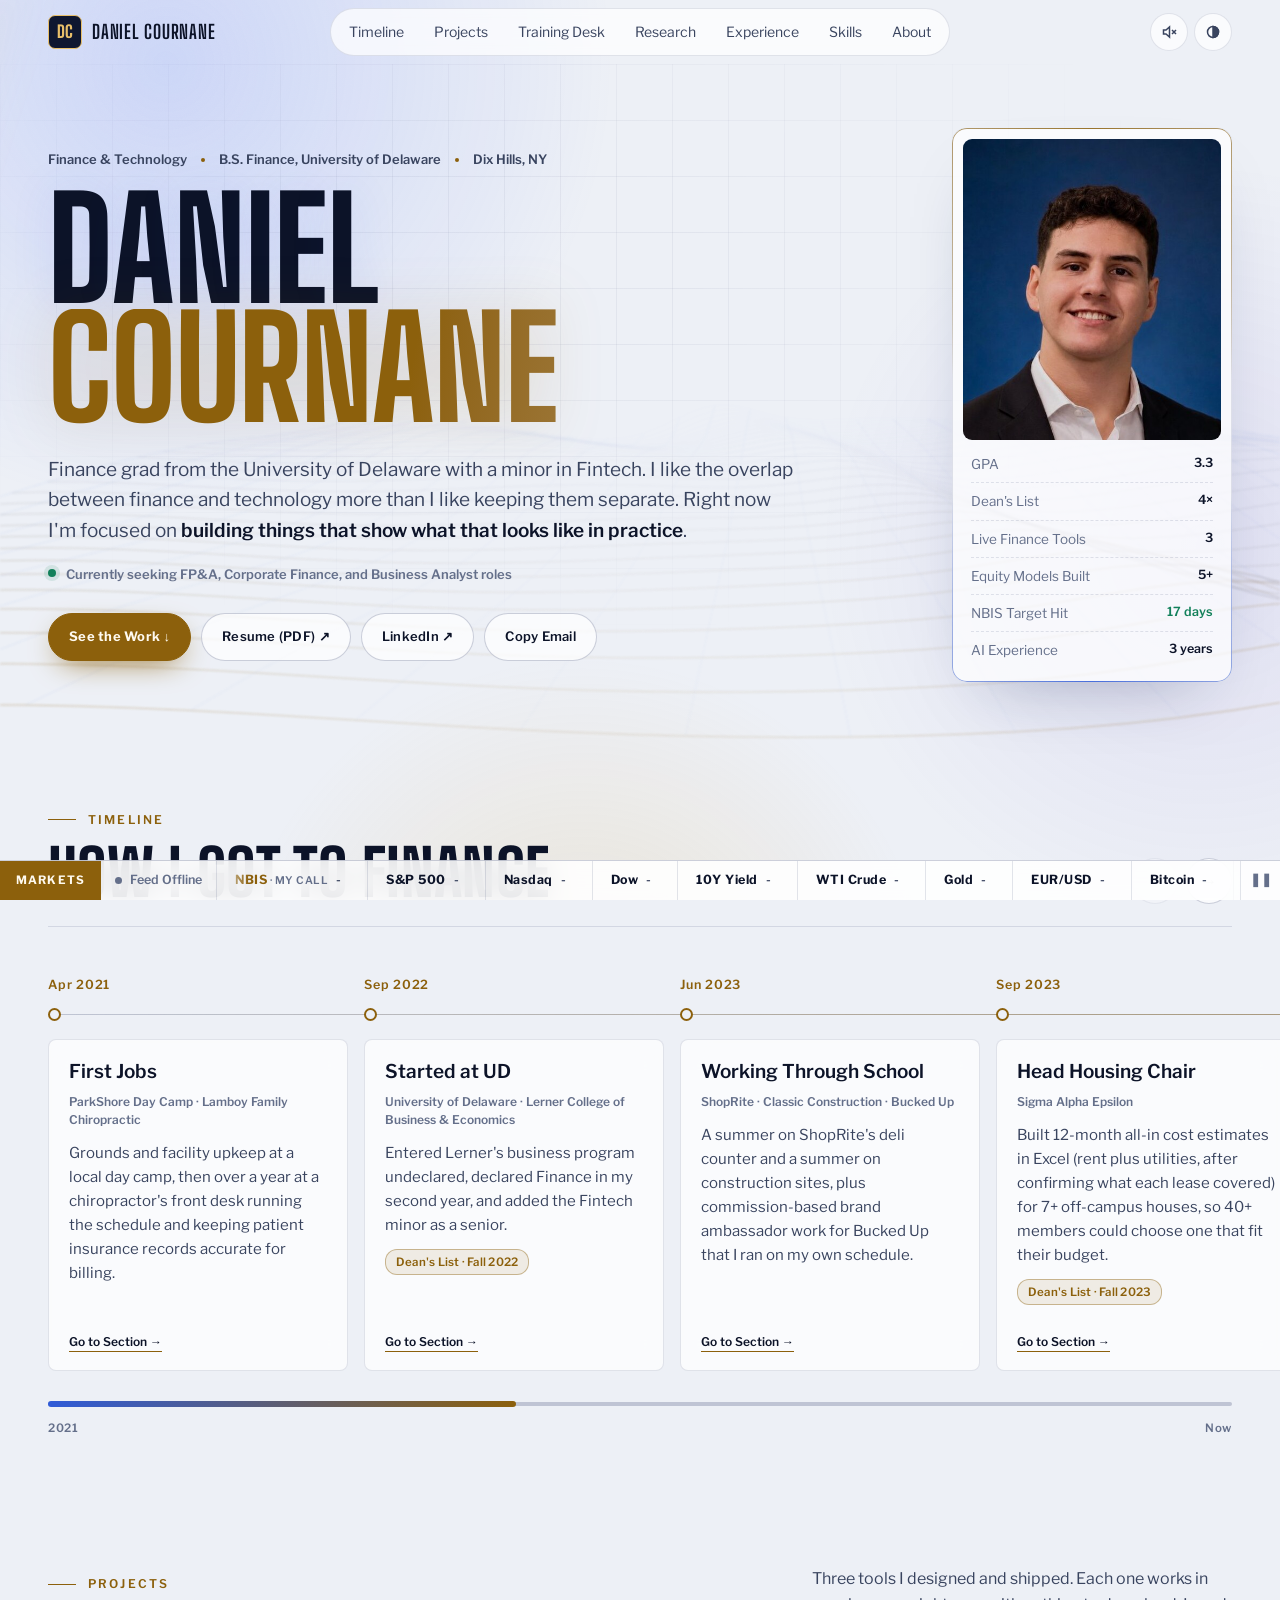
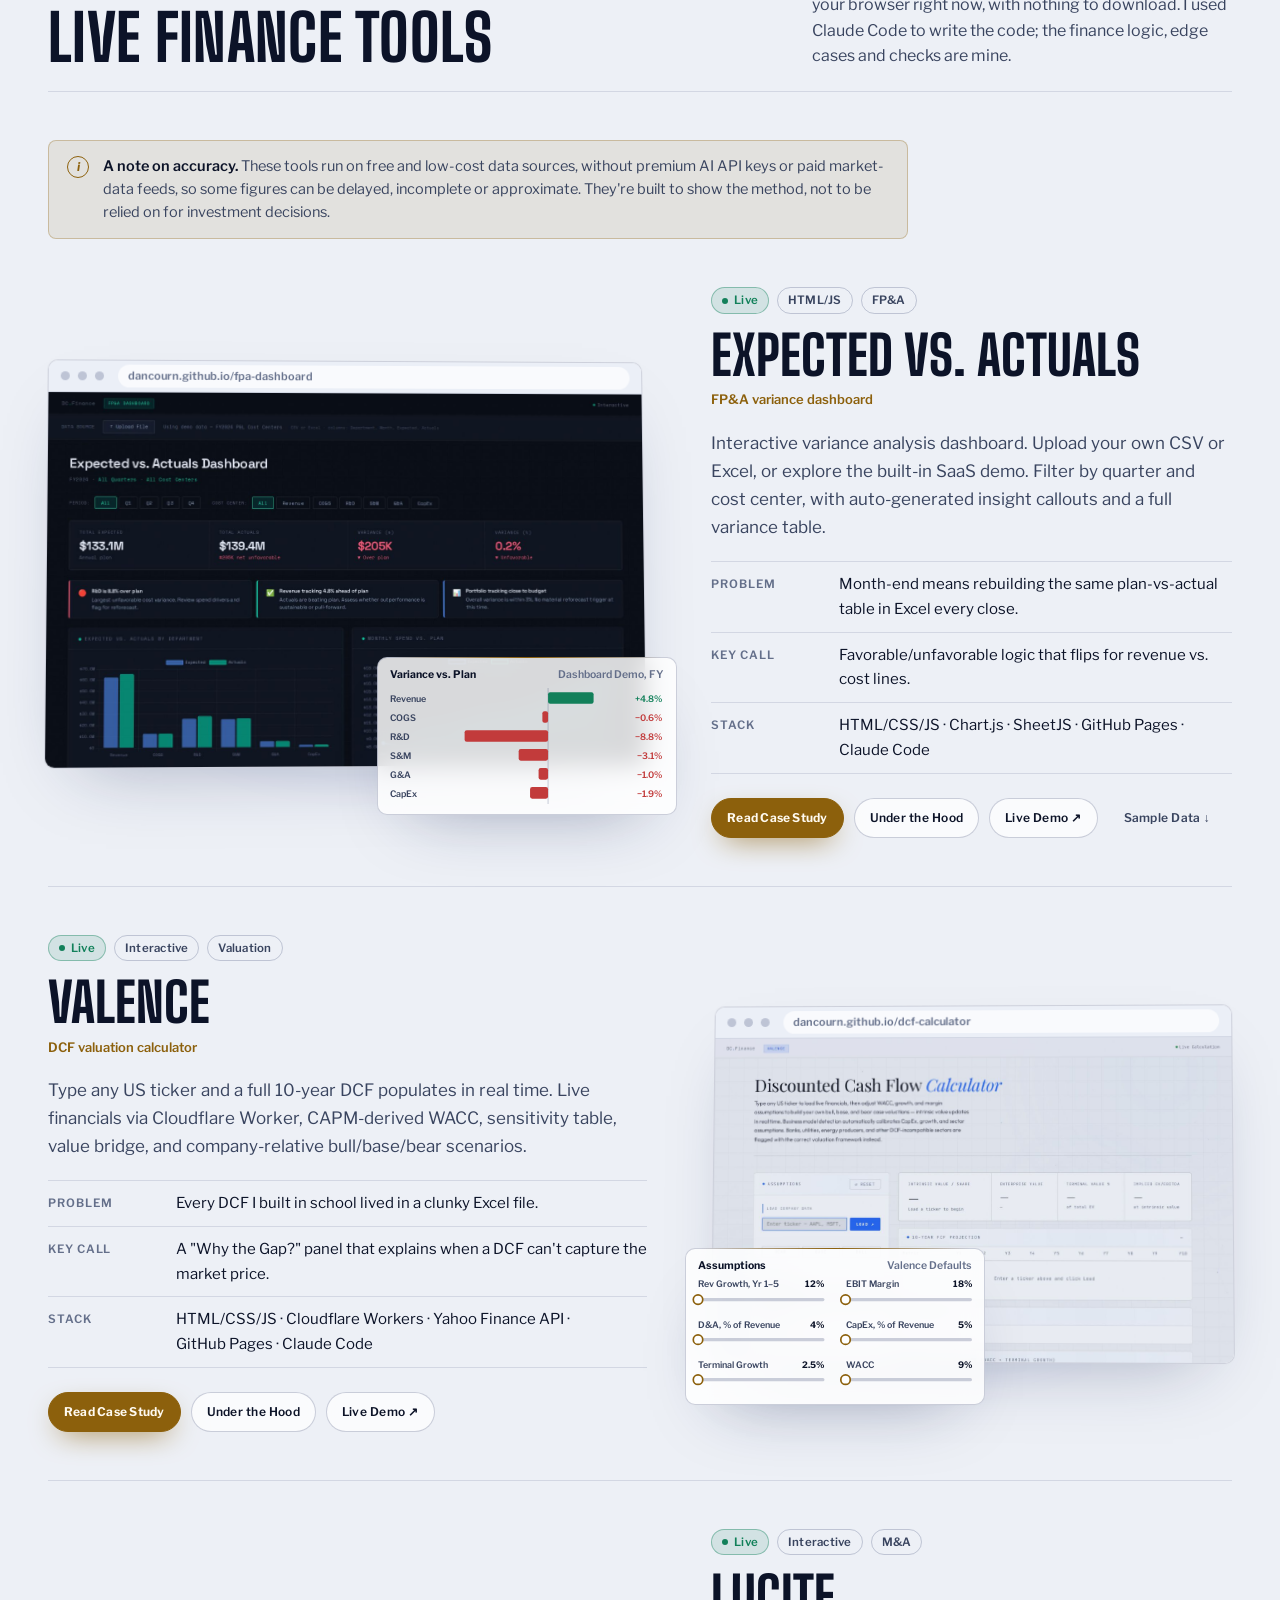
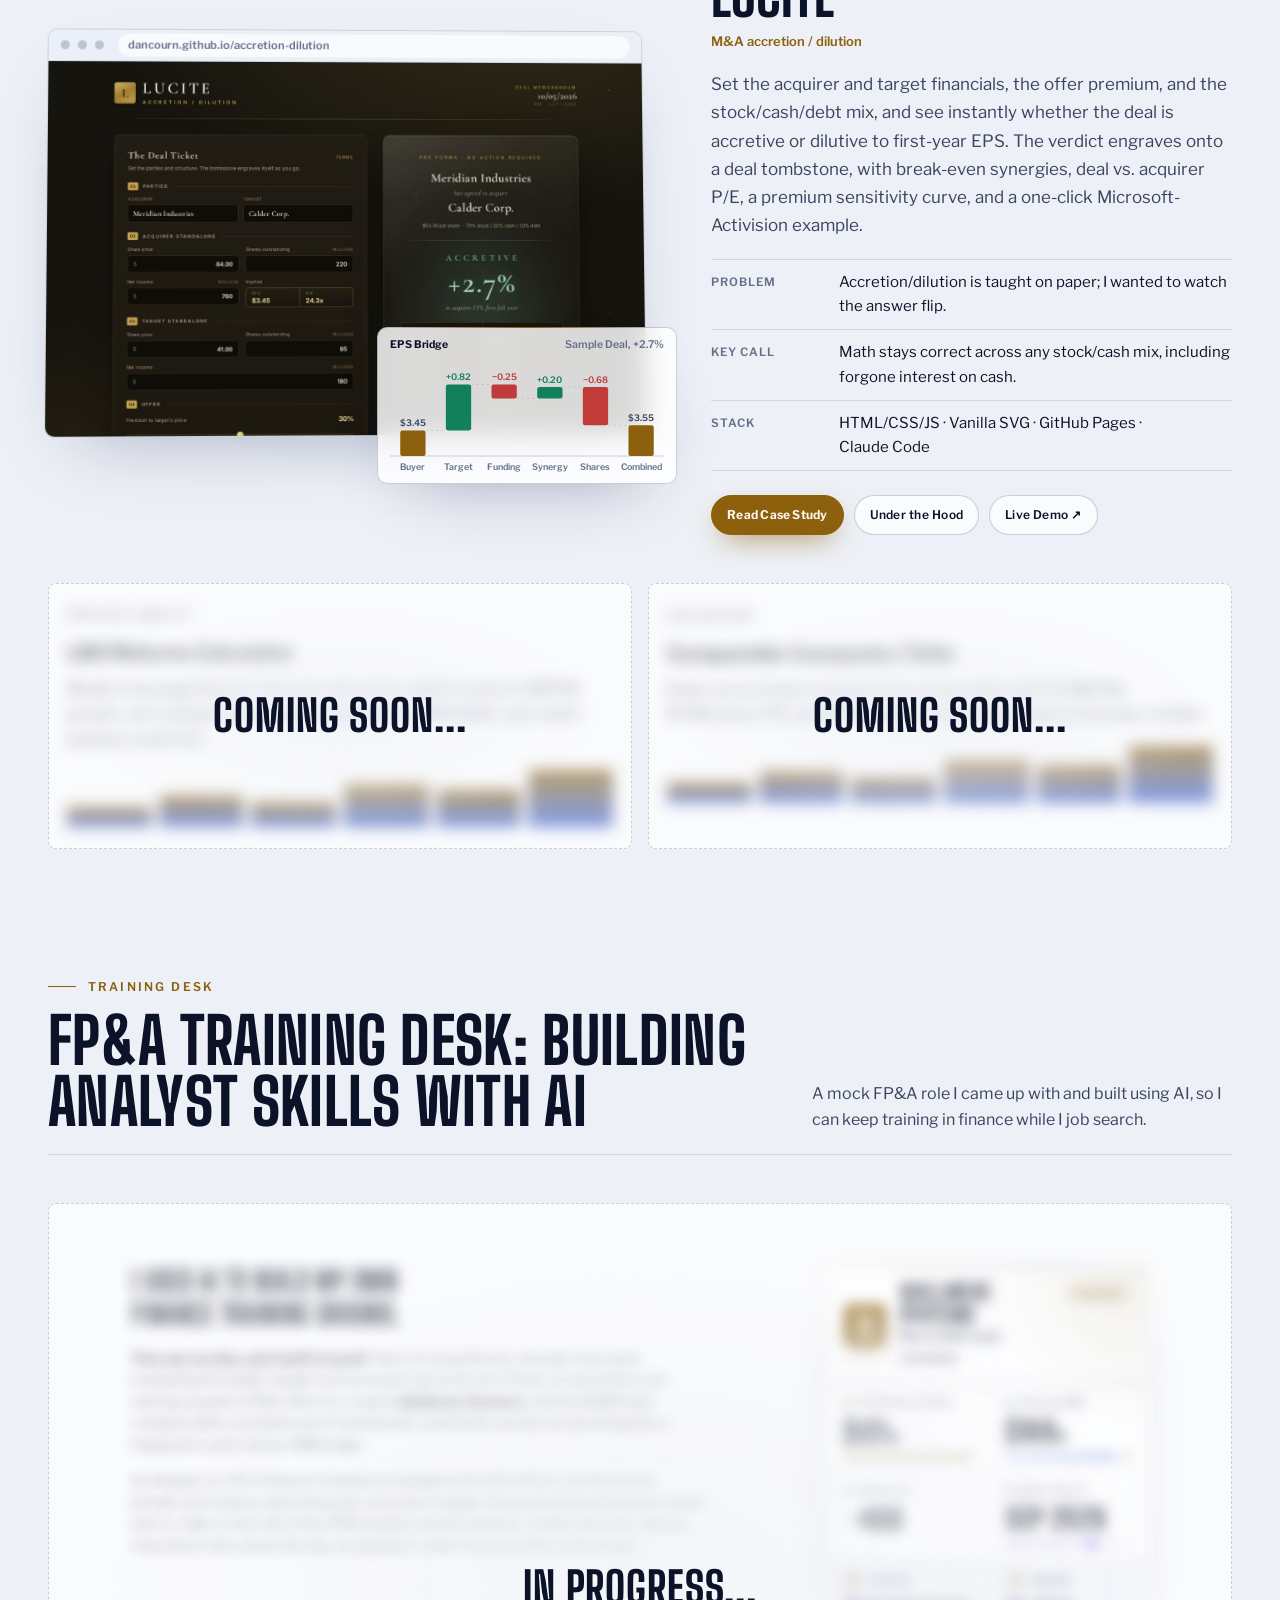
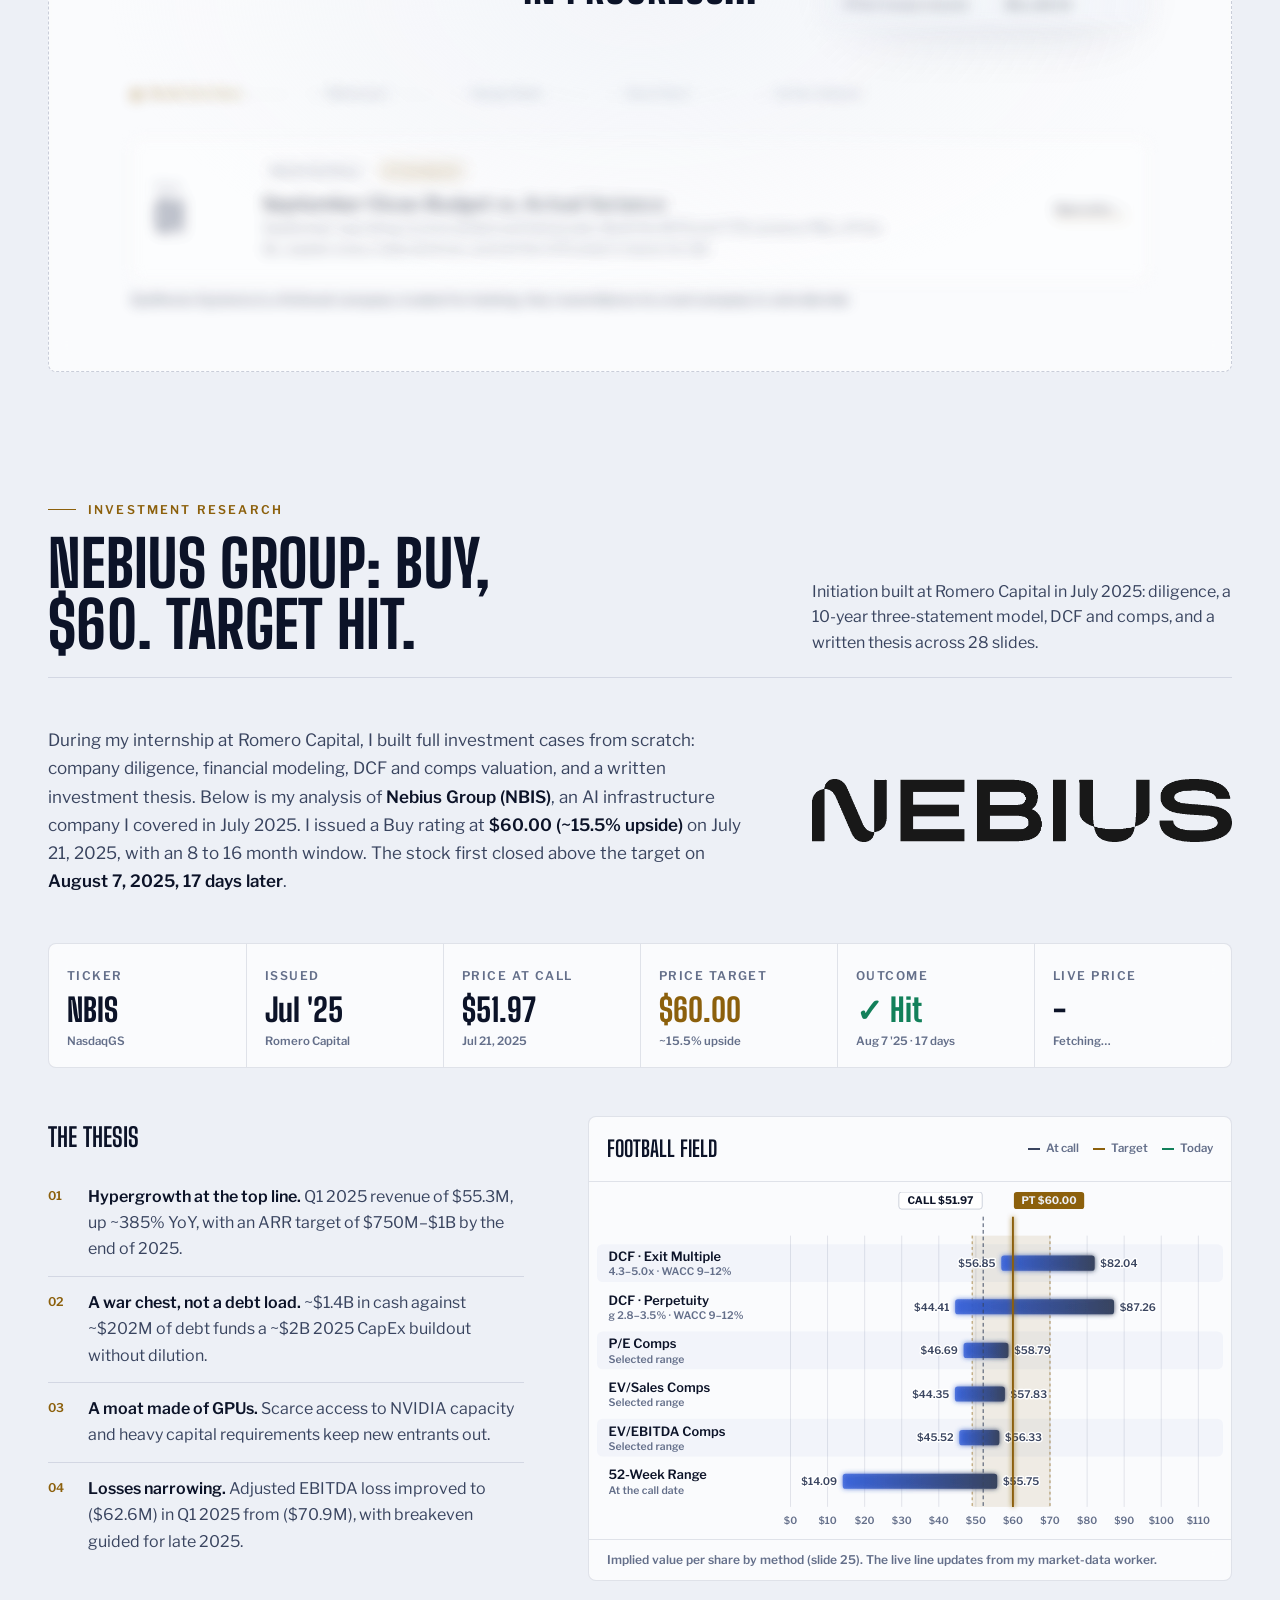
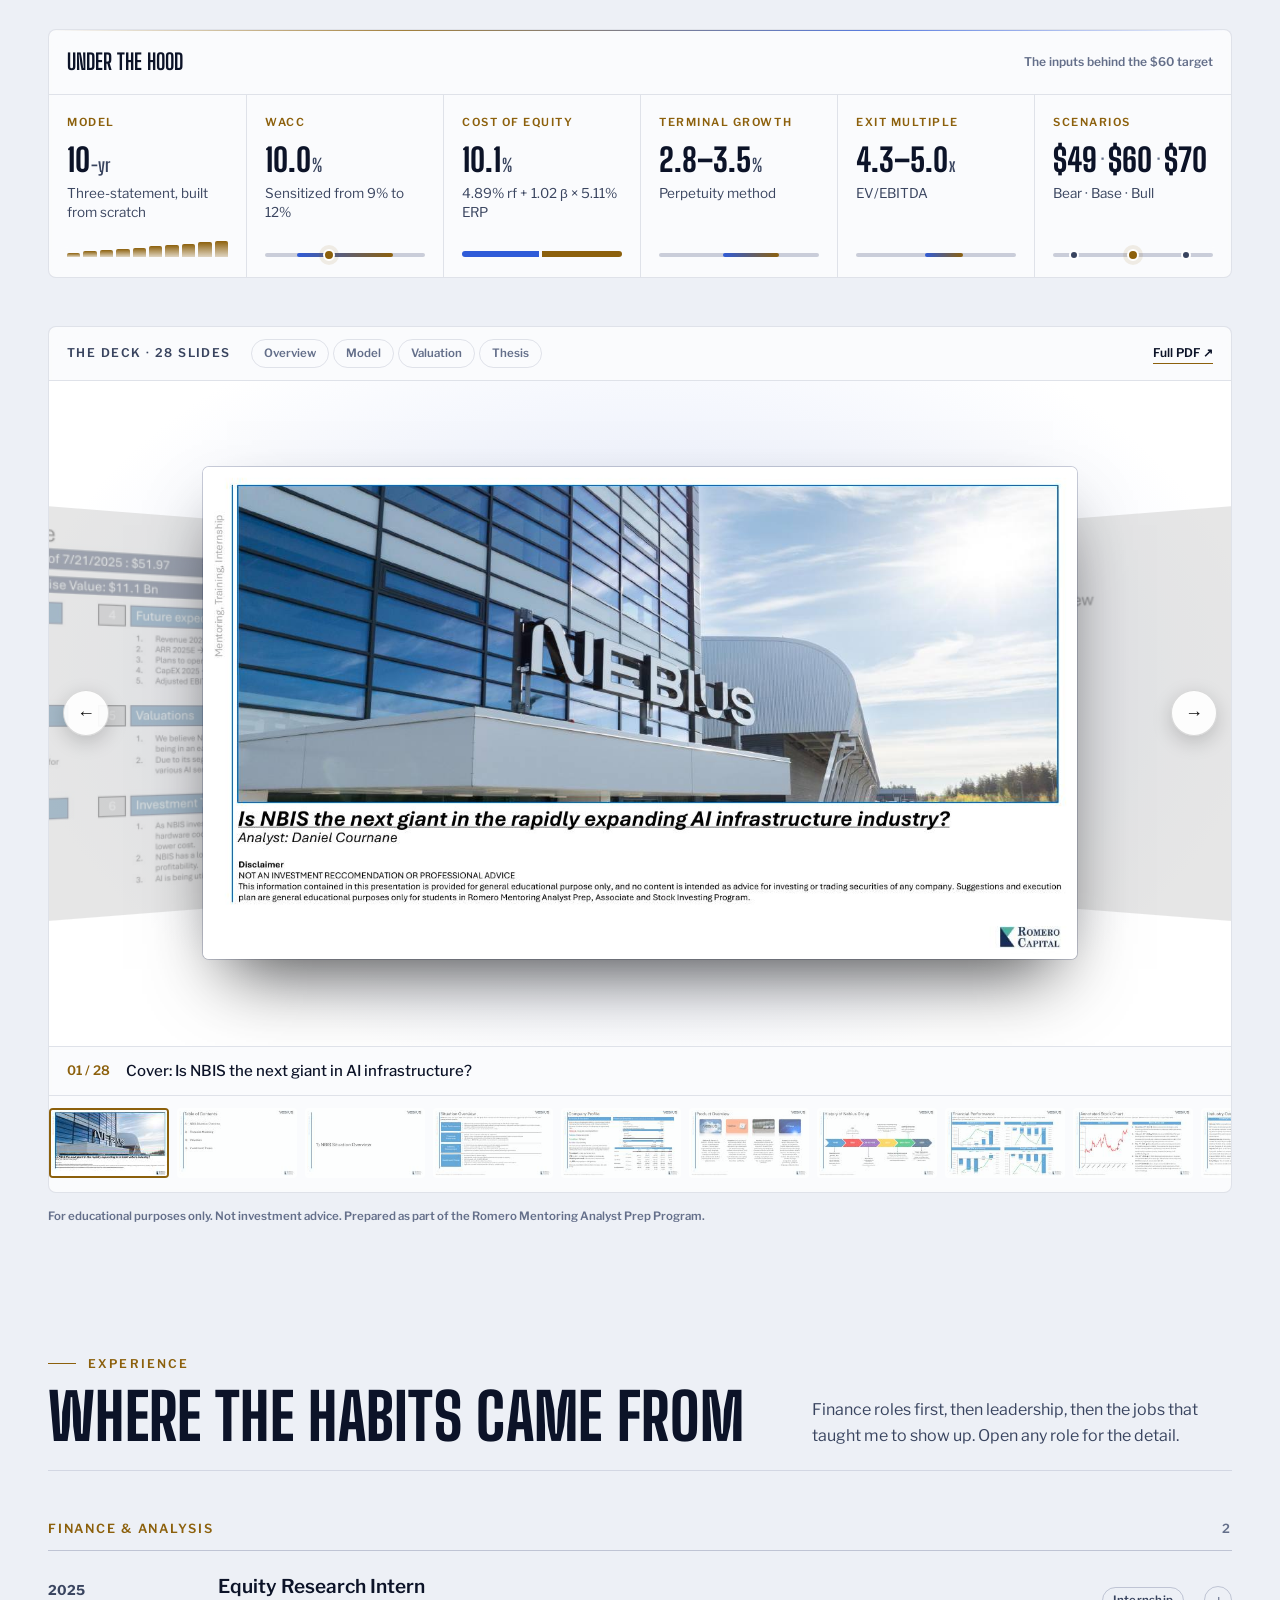
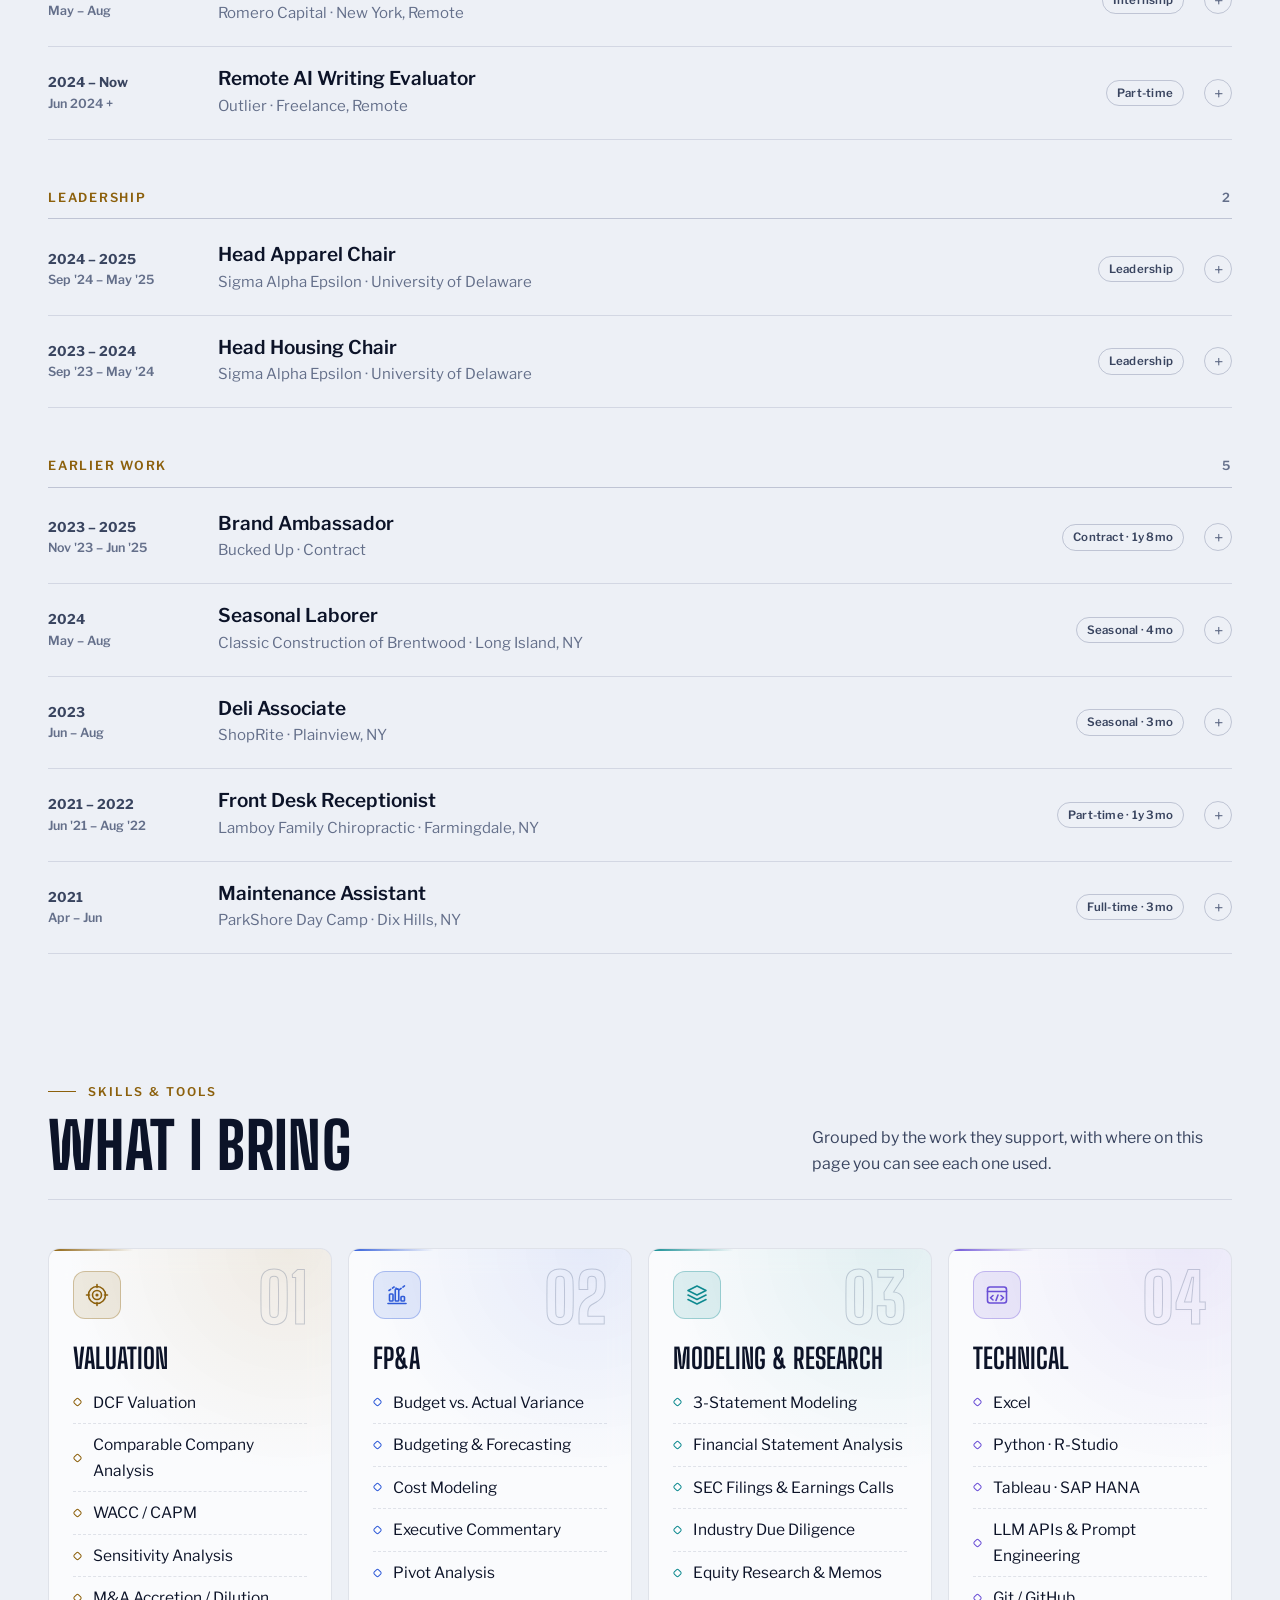
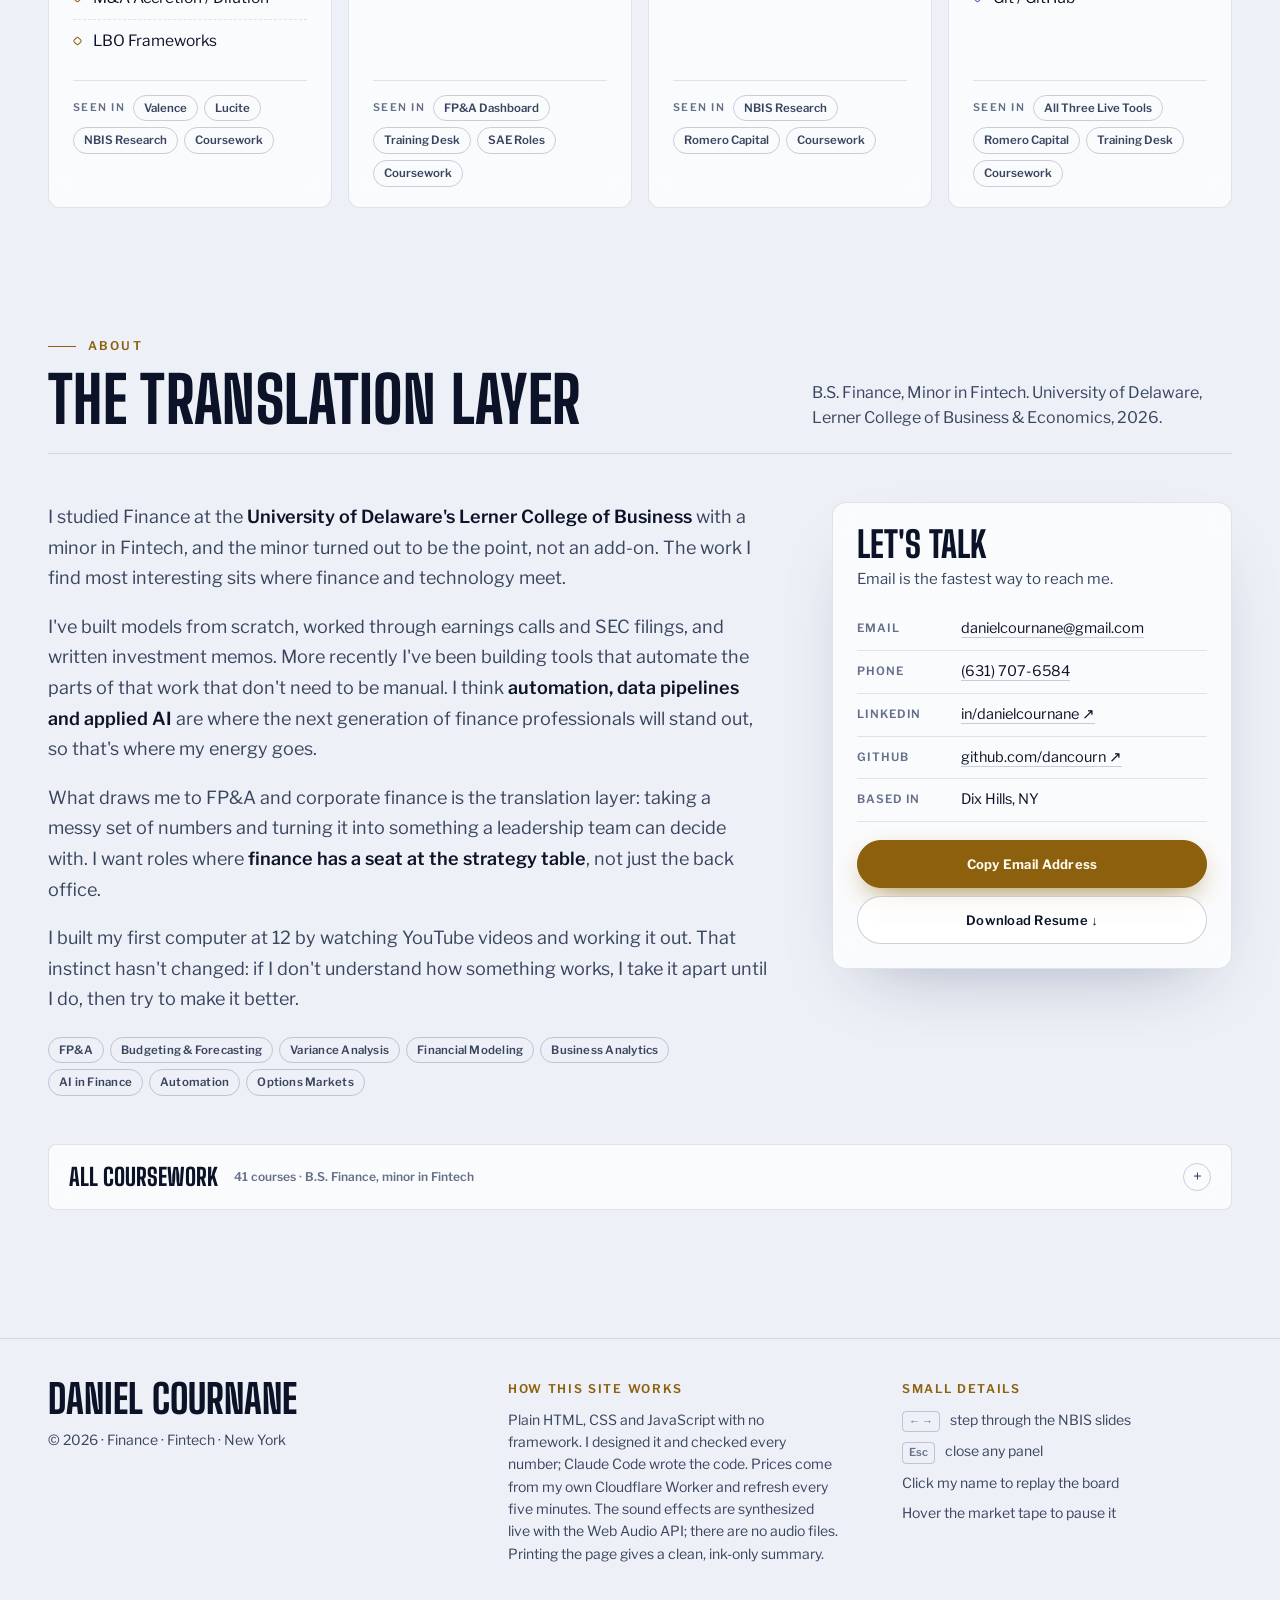
==== commit 8cb3103d: "Logo: navy tile with a gold DC monogram (tab icon and nav mark), replacing the orange tile Co-Author" ====
--- a/index.html
+++ b/index.html
@@ -13,7 +13,7 @@
 <meta property="og:url" content="https://dancourn.github.io/">
 <meta property="og:image" content="https://dancourn.github.io/og.jpg">
 <meta name="twitter:card" content="summary_large_image">
-<link rel="icon" href="data:image/svg+xml,%3Csvg xmlns='http://www.w3.org/2000/svg' viewBox='0 0 32 32'%3E%3Crect width='32' height='32' rx='4' fill='%23f3a43b'/%3E%3Ctext x='16' y='23' font-family='Arial Narrow,Arial' font-weight='700' font-size='17' text-anchor='middle' fill='%231b1104'%3EDC%3C/text%3E%3C/svg%3E">
+<link rel="icon" href="data:image/svg+xml,%3Csvg xmlns='http://www.w3.org/2000/svg' viewBox='0 0 32 32'%3E%3Crect x='1' y='1' width='30' height='30' rx='7' fill='%230f1730' stroke='%23e8bf6a' stroke-width='2'/%3E%3Ctext x='16' y='22' font-family='Arial Narrow,Arial' font-weight='700' font-size='15' text-anchor='middle' fill='%23e8bf6a'%3EDC%3C/text%3E%3C/svg%3E">
 <link rel="preconnect" href="https://fonts.googleapis.com">
 <link rel="preconnect" href="https://fonts.gstatic.com" crossorigin>
 <link rel="stylesheet" href="https://fonts.googleapis.com/css2?family=Big+Shoulders+Display:wght@600;700;800&family=Libre+Franklin:ital,wght@0,400;0,500;0,600;0,700;1,400&display=swap">
--- a/site.css
+++ b/site.css
@@ -191,9 +191,10 @@
 .brand, .nav-tools { transition: opacity 0.3s, transform 0.35s var(--ease), visibility 0s; }
 .brand { justify-self: start; display: flex; align-items: center; gap: 10px; text-decoration: none; }
 .brand-mark {
-  display: grid; place-items: center; width: 34px; height: 34px; border-radius: 6px;
-  background: linear-gradient(140deg, var(--accent), color-mix(in srgb, var(--accent) 60%, var(--blue)));
-  color: var(--accent-ink); font-family: var(--display); font-weight: 800; font-size: 17px; letter-spacing: 0.02em;
+  /* the logo keeps the same navy and gold in both themes (matches the tab icon in index.html) */
+  display: grid; place-items: center; width: 34px; height: 34px; border-radius: 7px;
+  background: #0f1730; border: 1.5px solid #e8bf6a;
+  color: #e8bf6a; font-family: var(--display); font-weight: 800; font-size: 17px; letter-spacing: 0.02em;
 }
 .brand-name { font-family: var(--display); font-weight: 700; font-size: 19px; letter-spacing: 0.04em; text-transform: uppercase; }
 .nav-links { display: flex; gap: 2px; list-style: none; margin: 0; padding: 4px; border-radius: 999px; border: 1px solid var(--line); background: var(--surface); backdrop-filter: blur(12px); -webkit-backdrop-filter: blur(12px); }
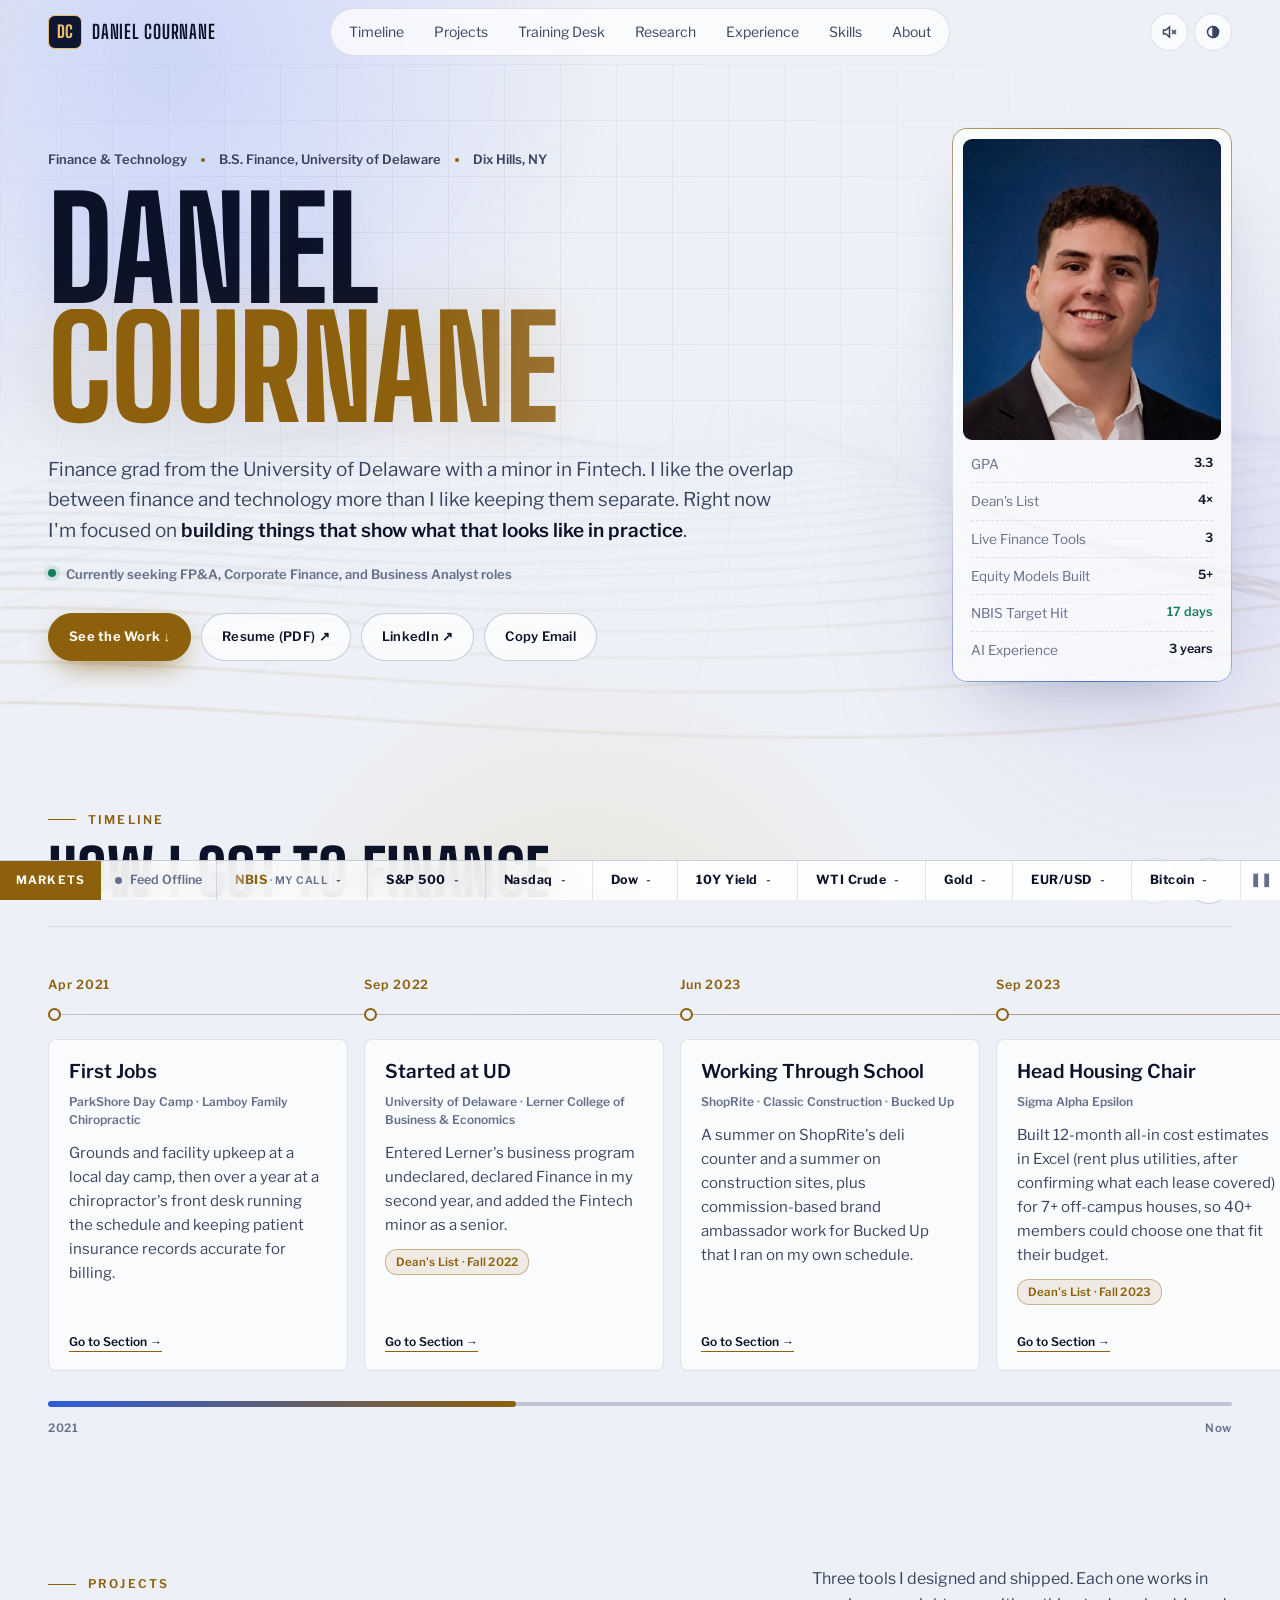
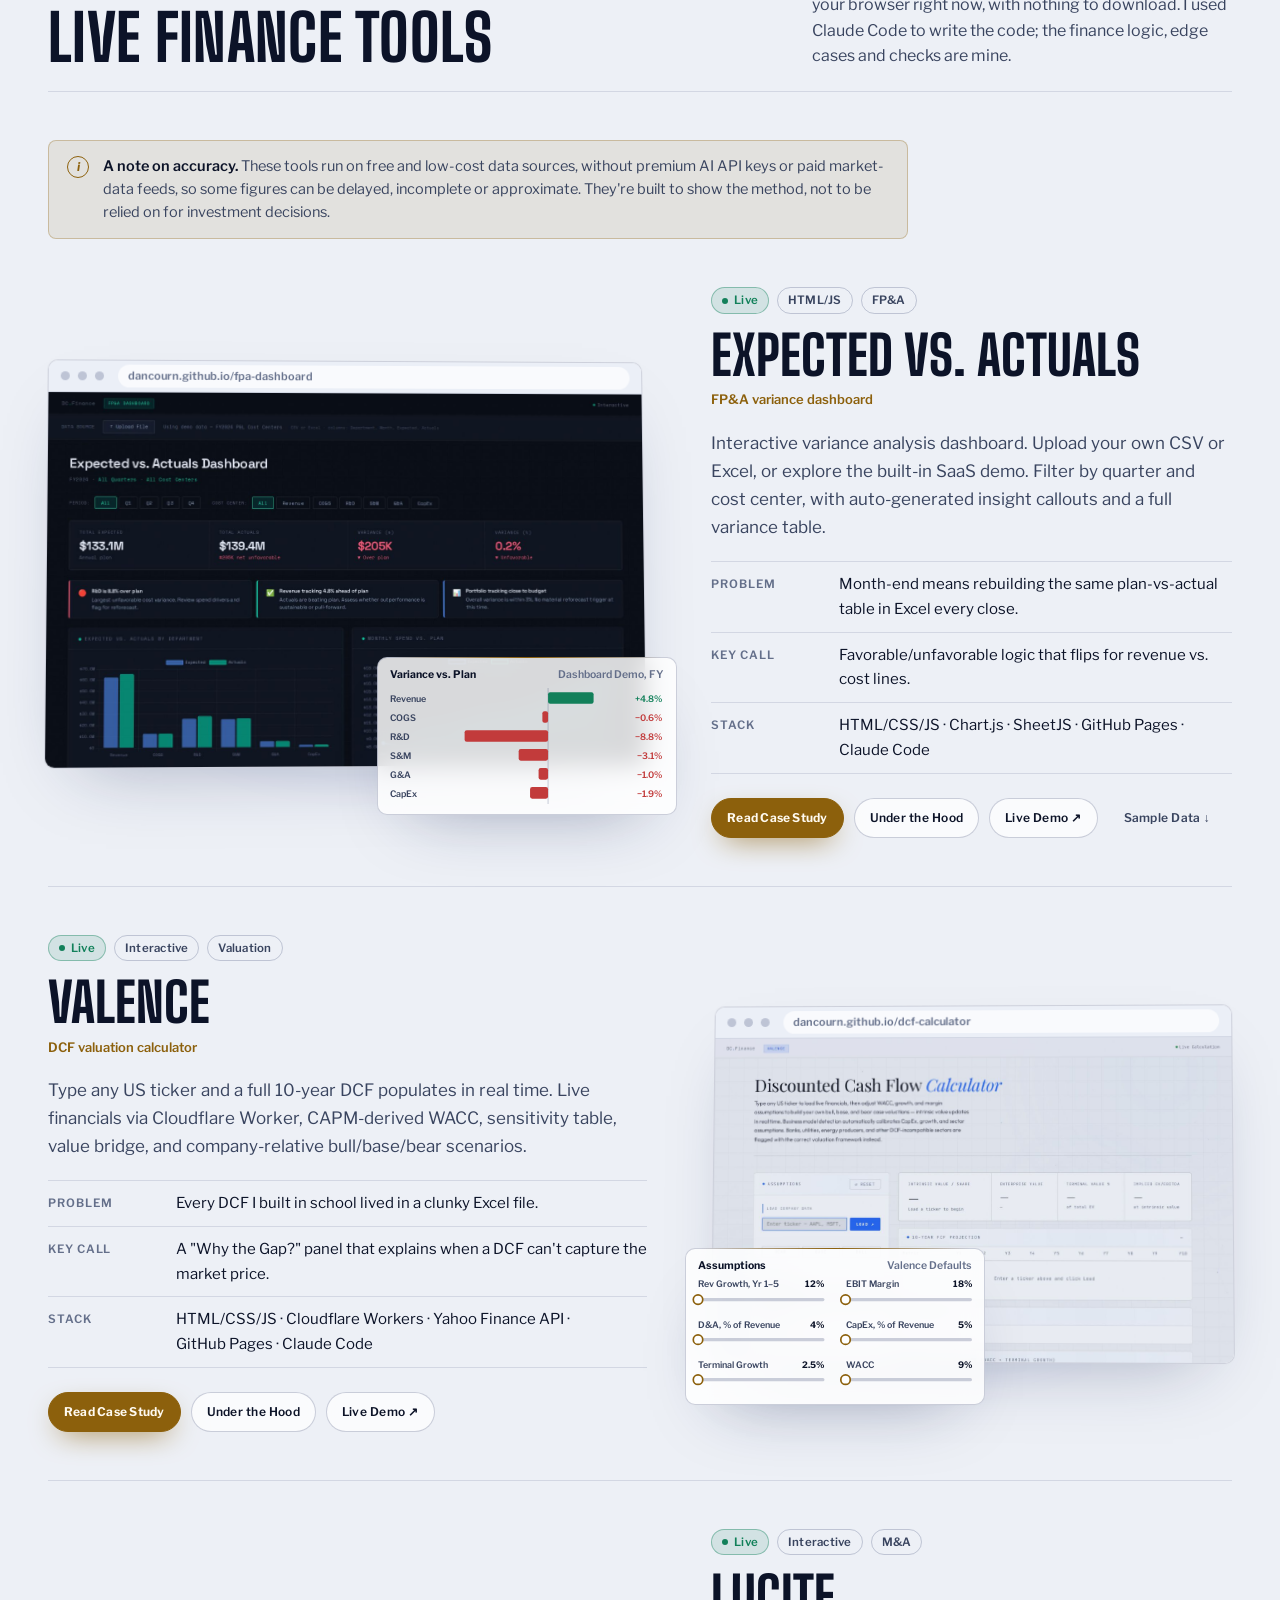
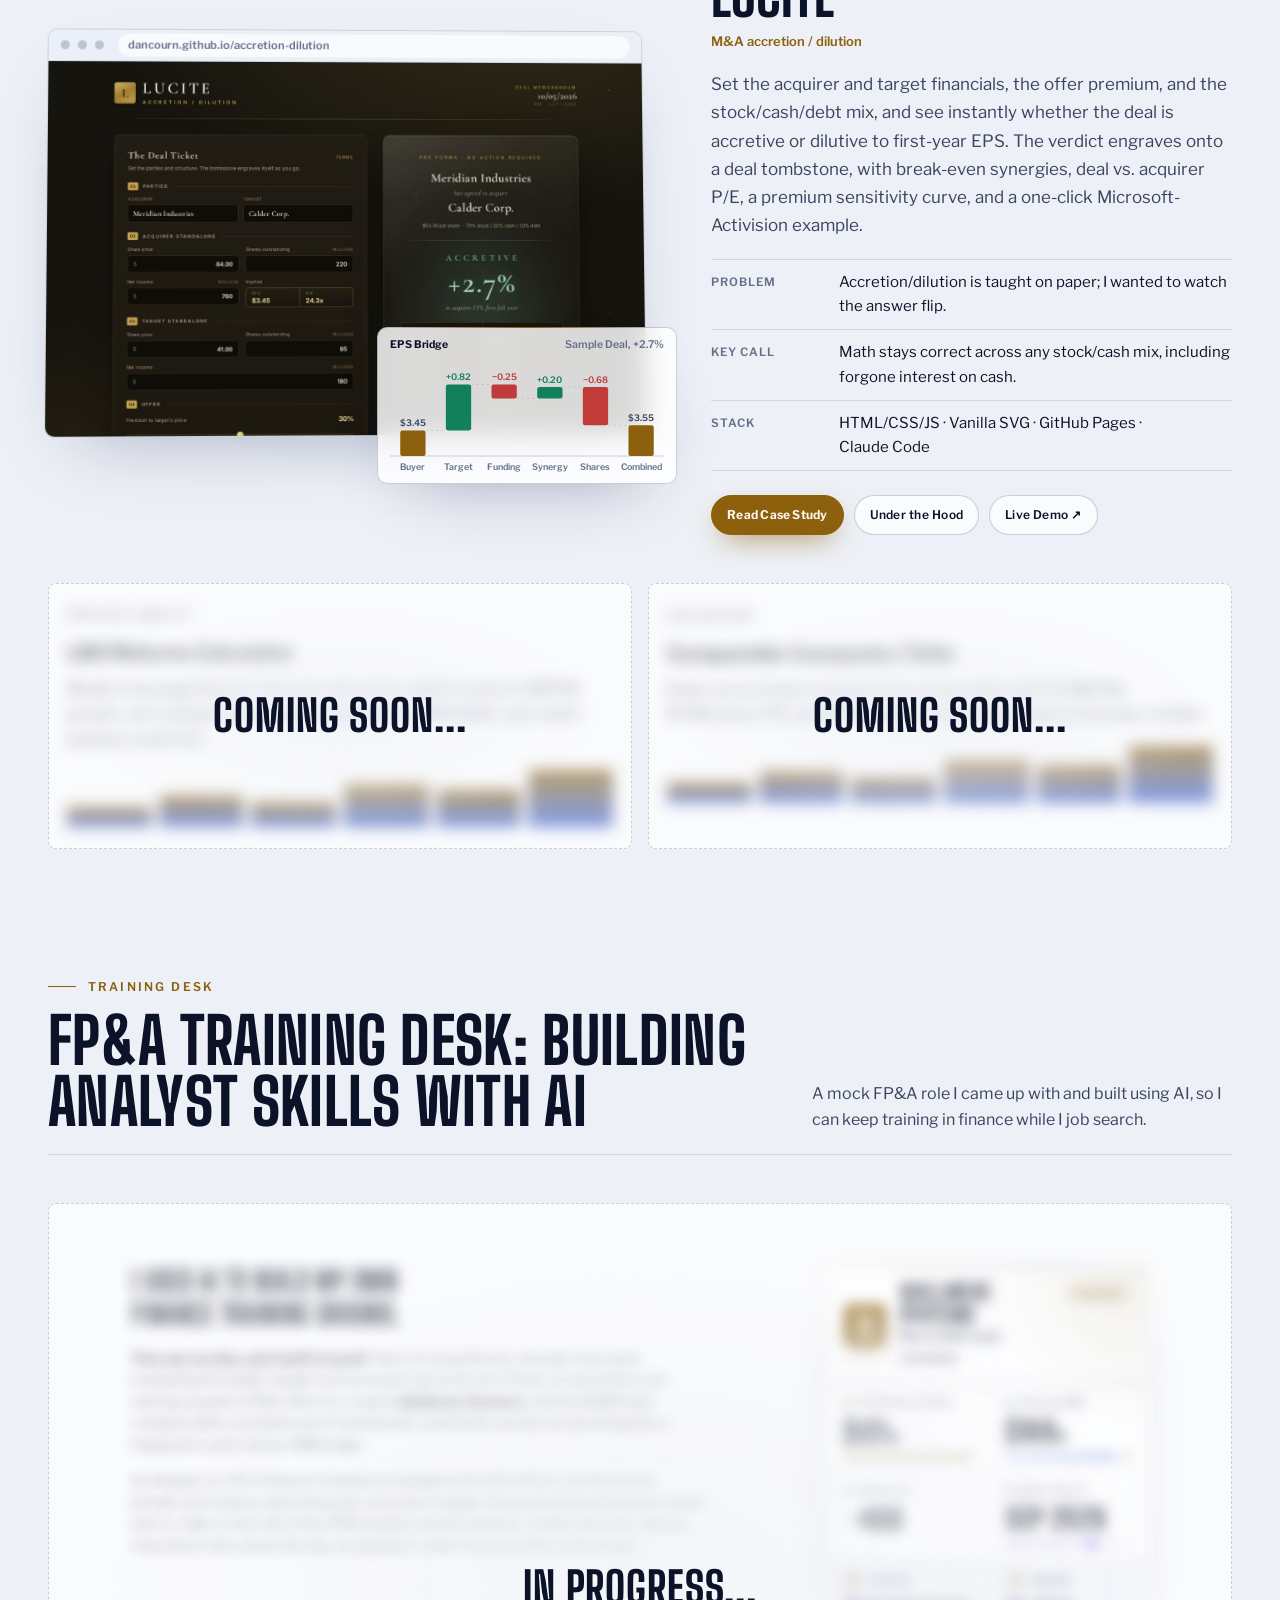
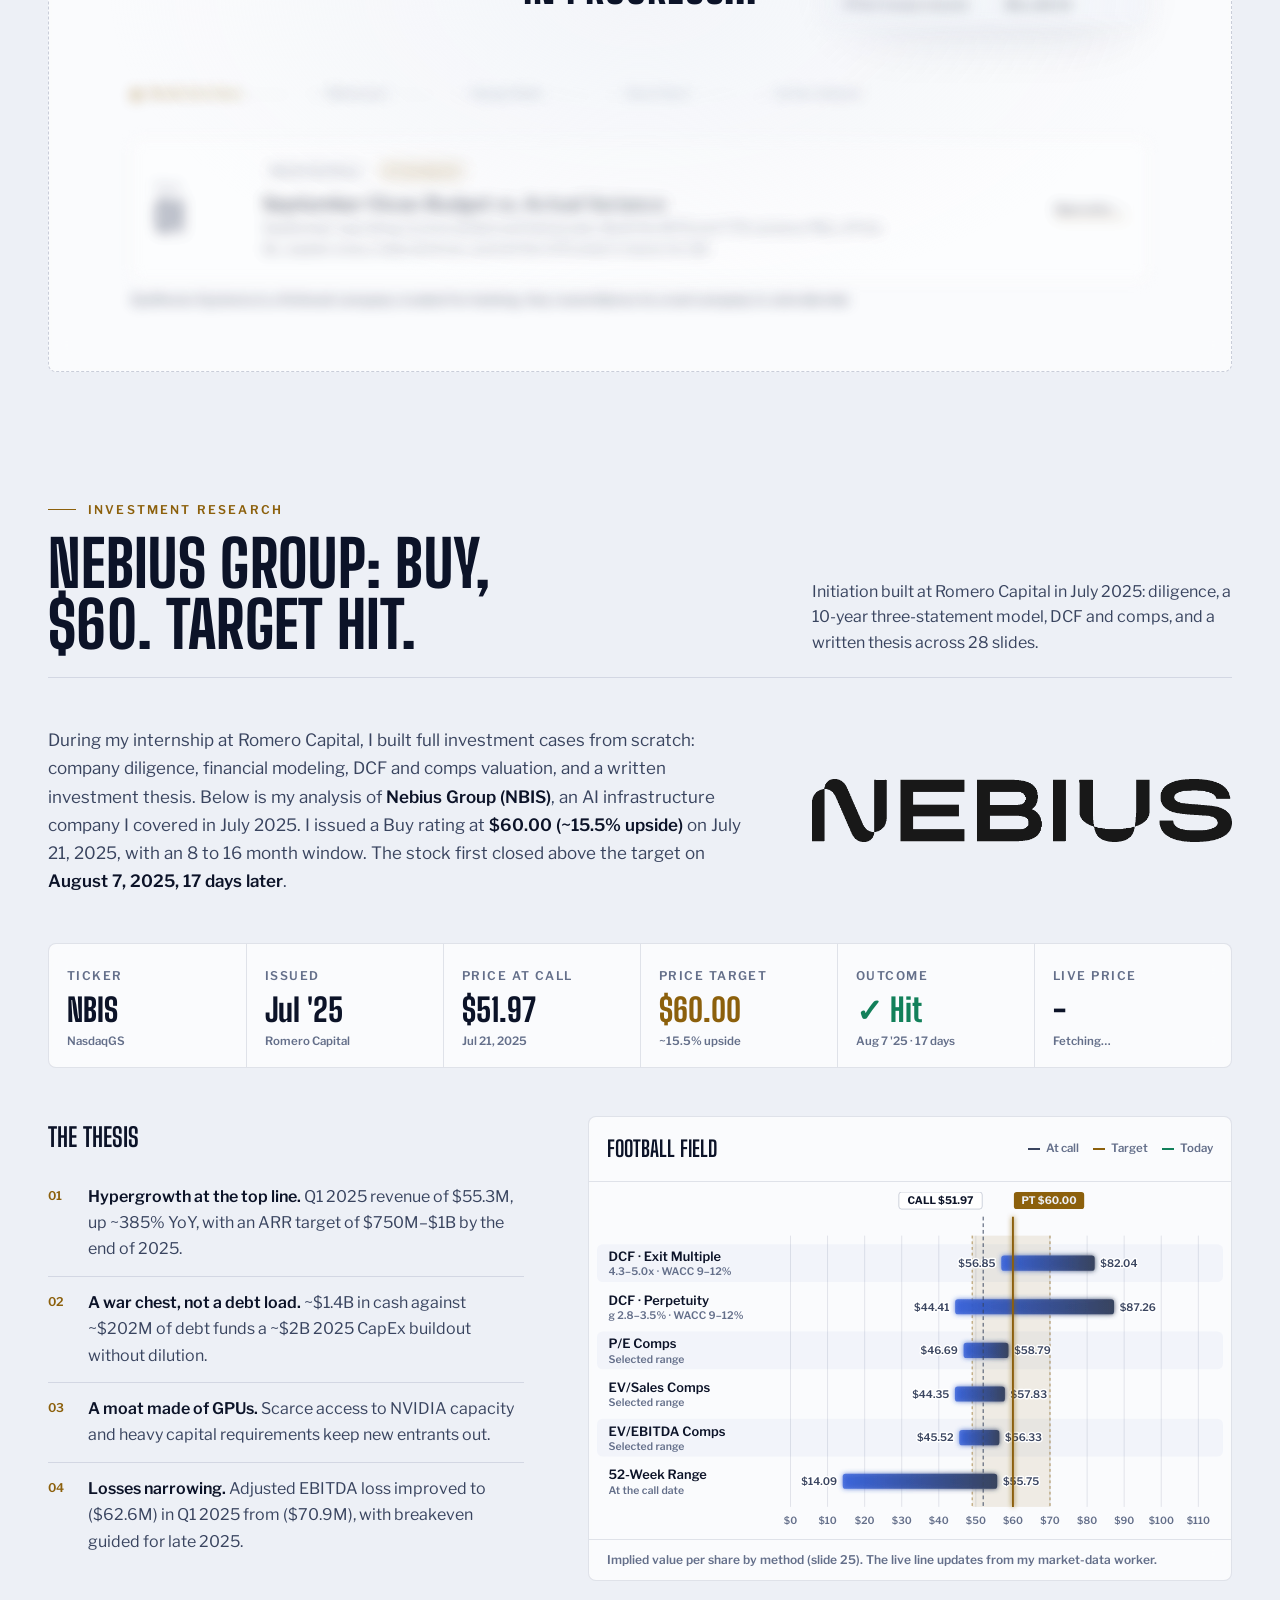
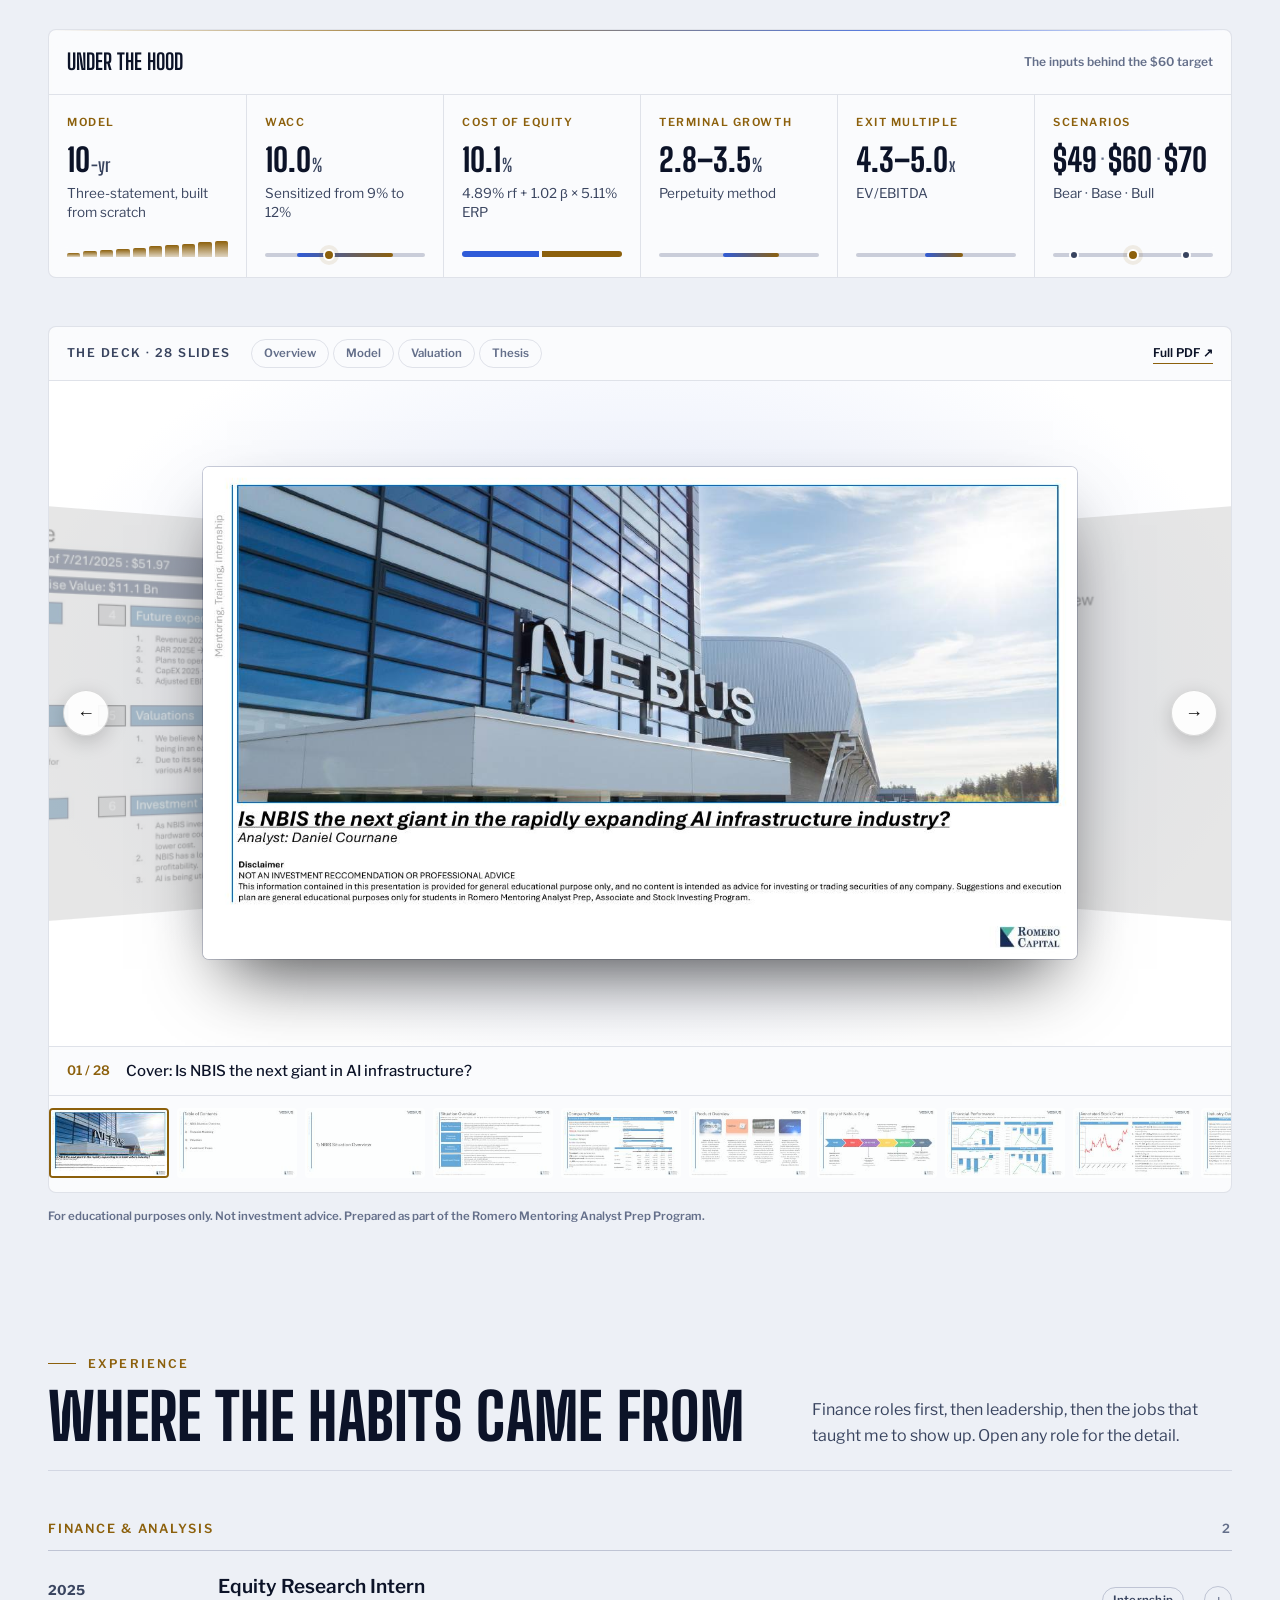
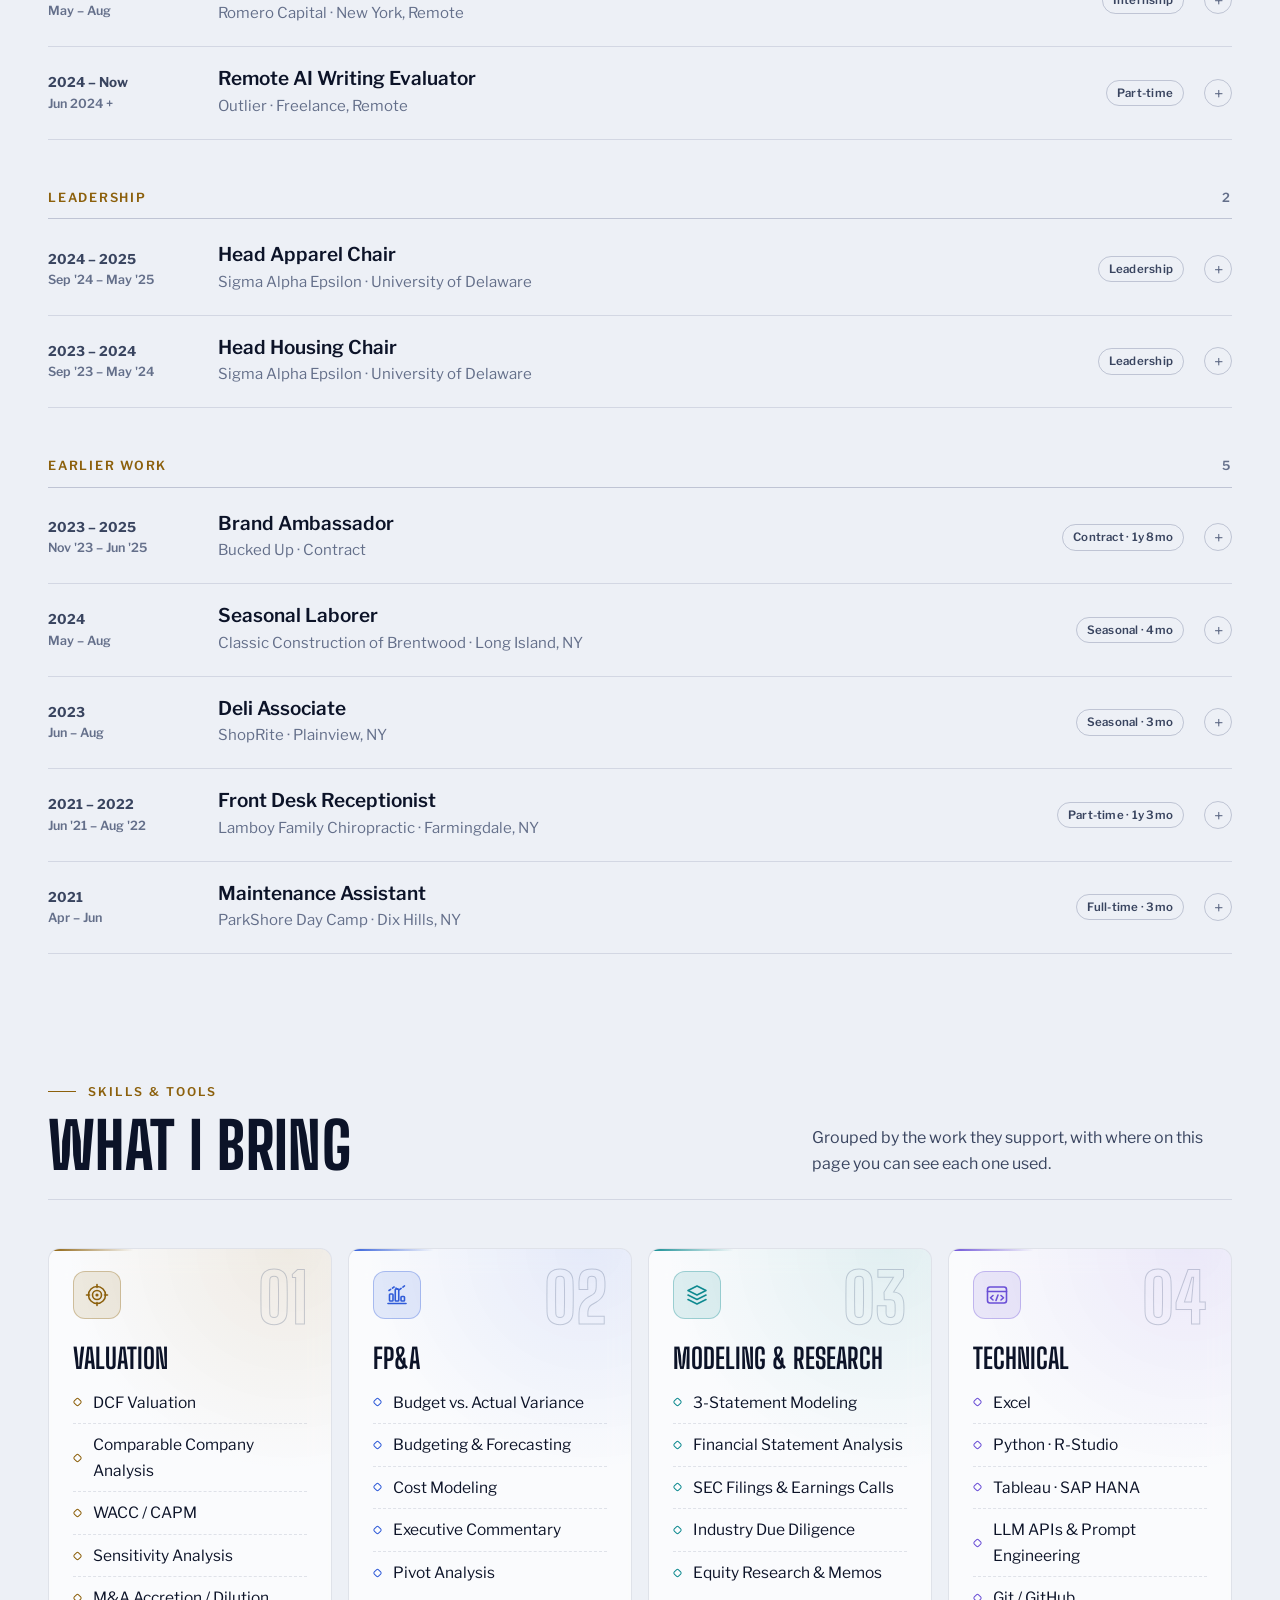
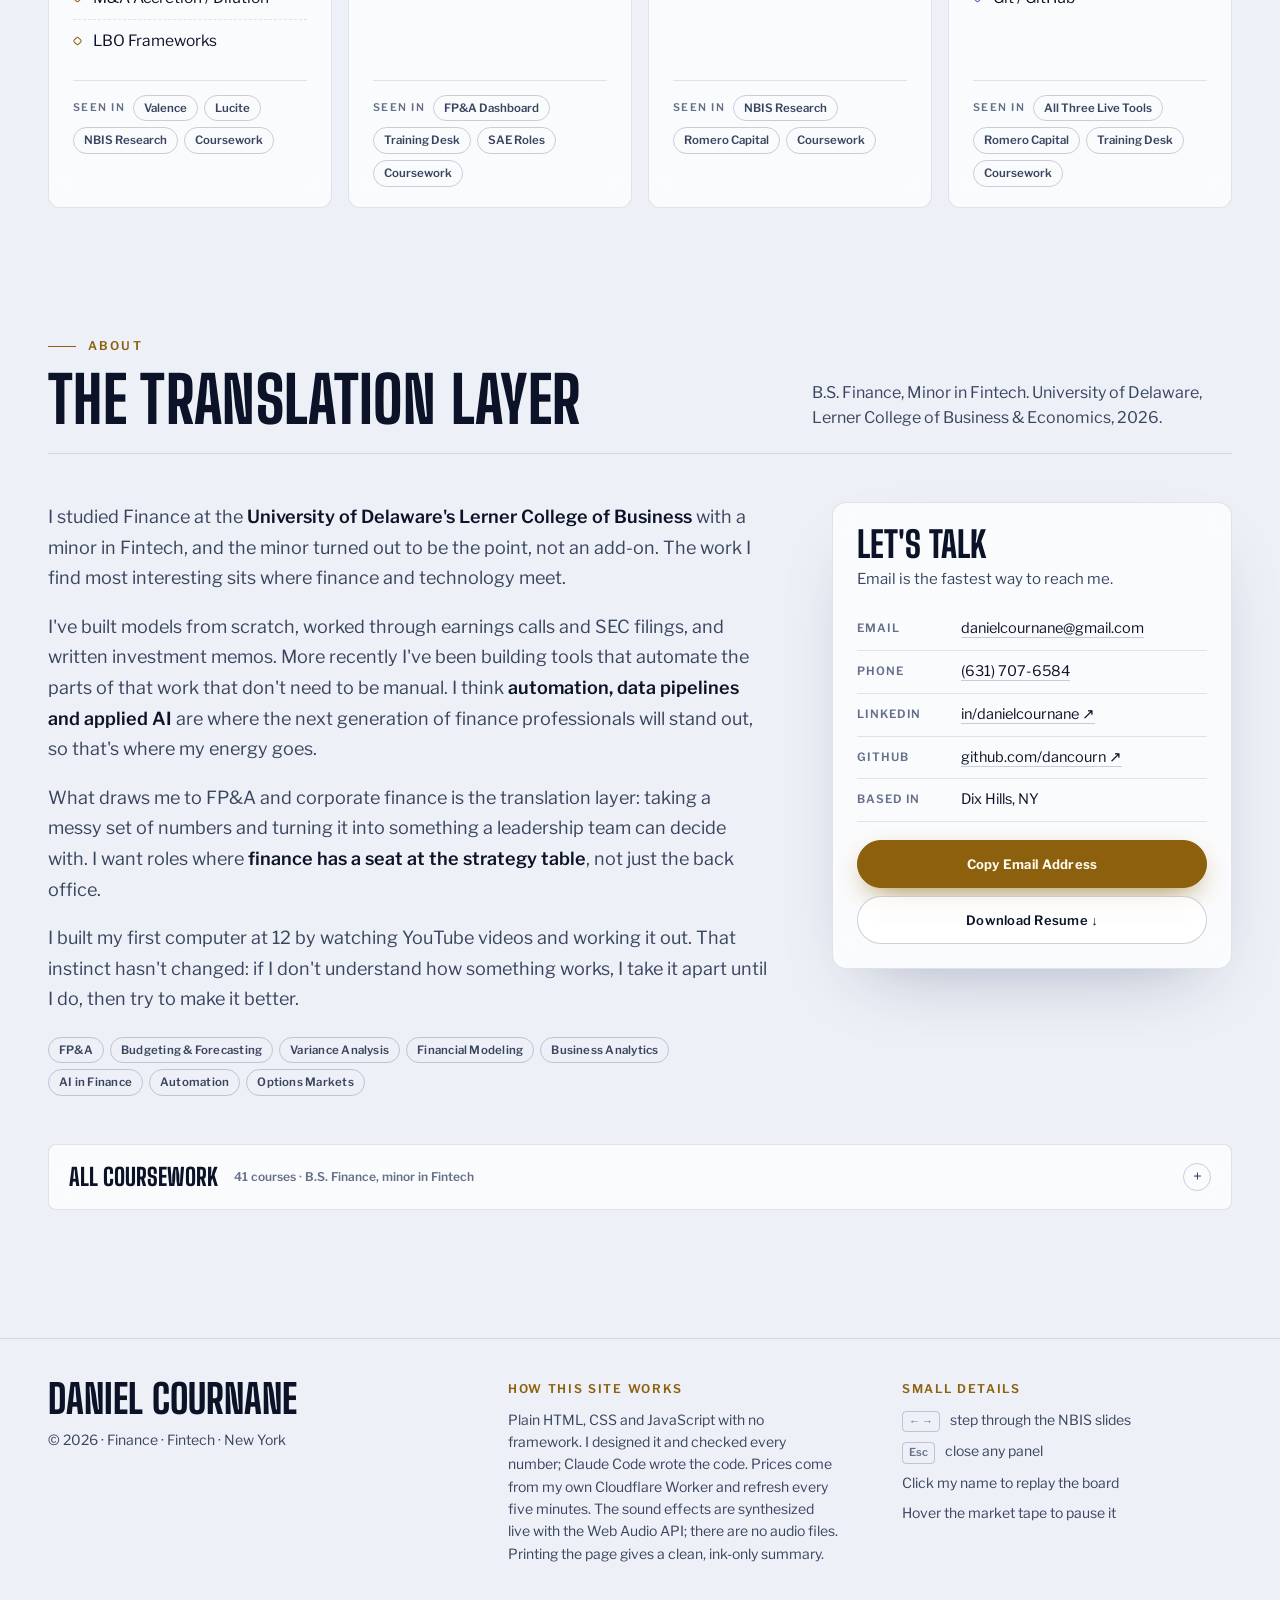
==== commit 58742d17: "Tab title: Daniel Cournane - Personal Portfolio Co-Authored-By: Claude Opus 5.5 <noreply@anthropic.c" ====
--- a/index.html
+++ b/index.html
@@ -3,7 +3,7 @@
 <head>
 <meta charset="utf-8">
 <meta name="viewport" content="width=device-width, initial-scale=1, viewport-fit=cover">
-<title>Daniel Cournane</title>
+<title>Daniel Cournane - Personal Portfolio</title>
 <meta name="description" content="Daniel Cournane: finance grad (University of Delaware, Fintech minor) who builds his own finance tools with AI. Live valuation tools, an FP&A training desk, and equity research. Open to FP&A, corporate finance and business analyst roles.">
 <meta name="theme-color" content="#060a17" media="(prefers-color-scheme: dark)">
 <meta name="theme-color" content="#edf0f6" media="(prefers-color-scheme: light)">
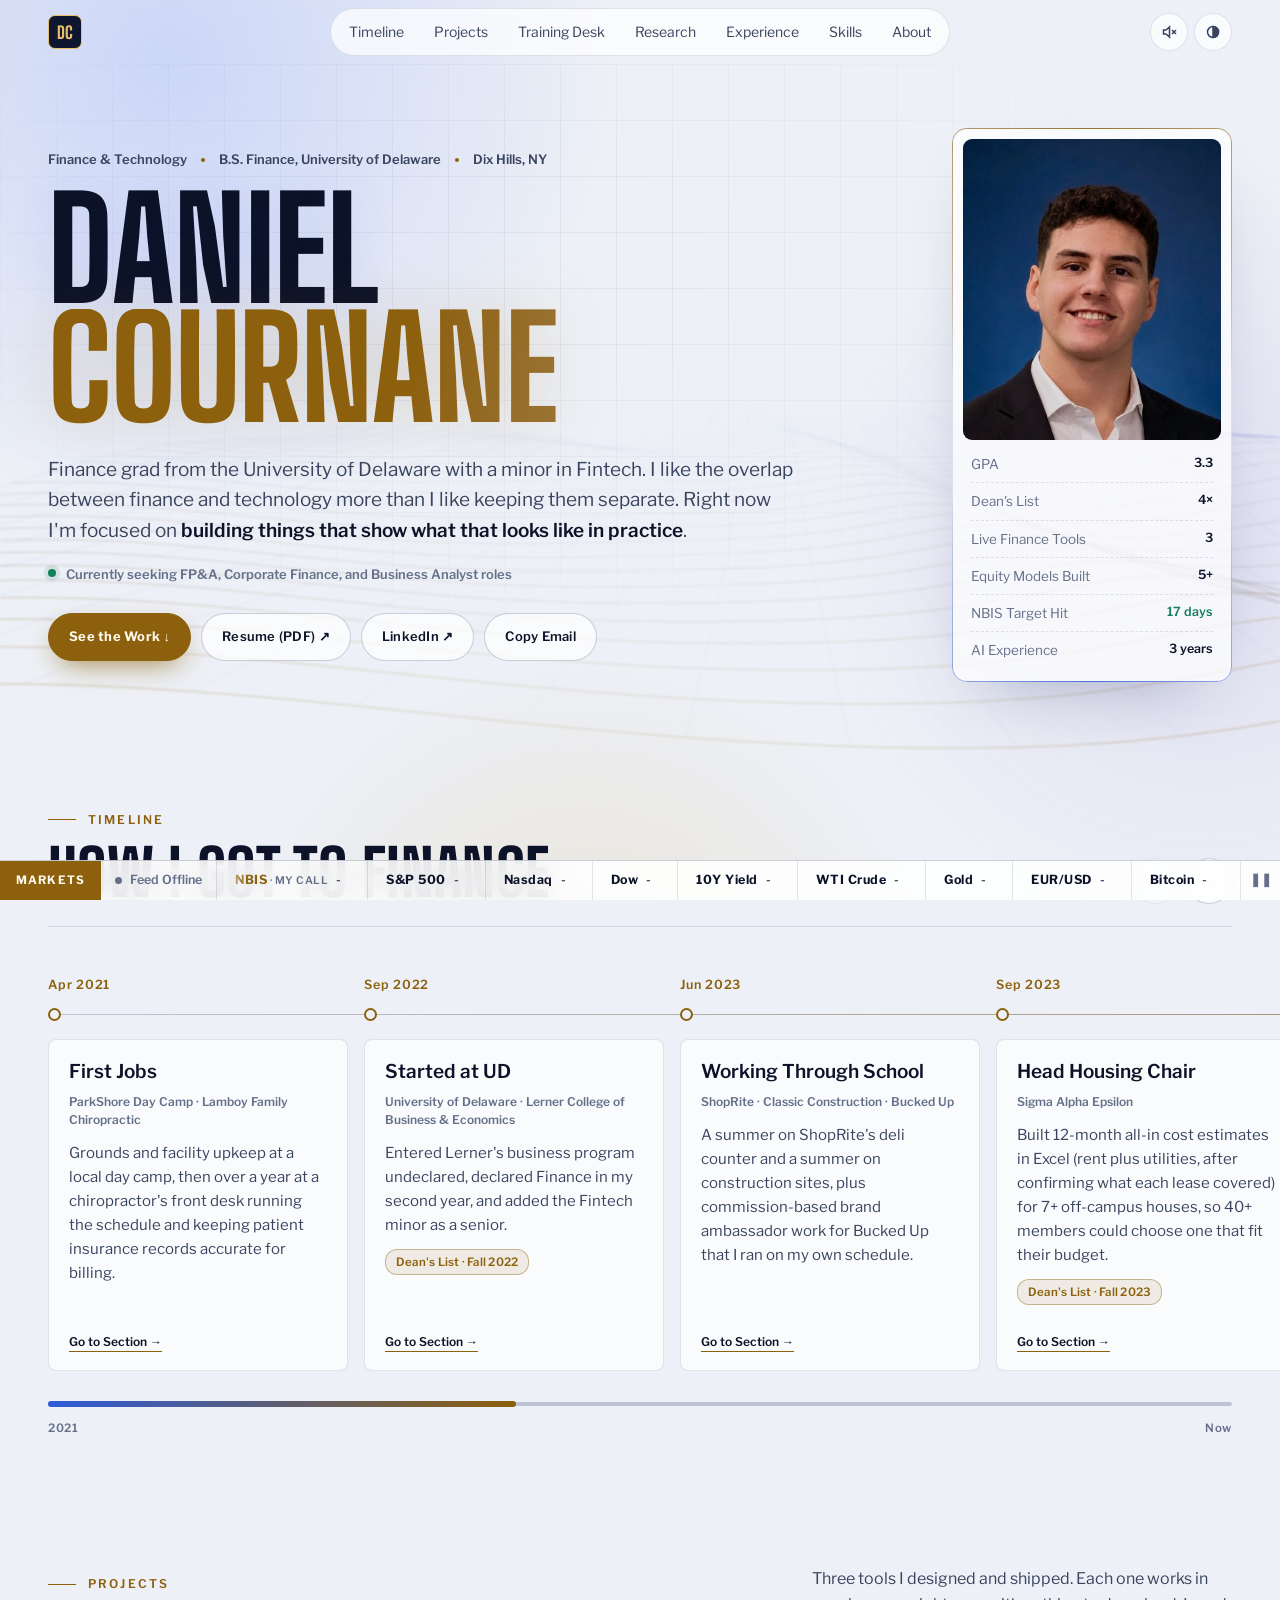
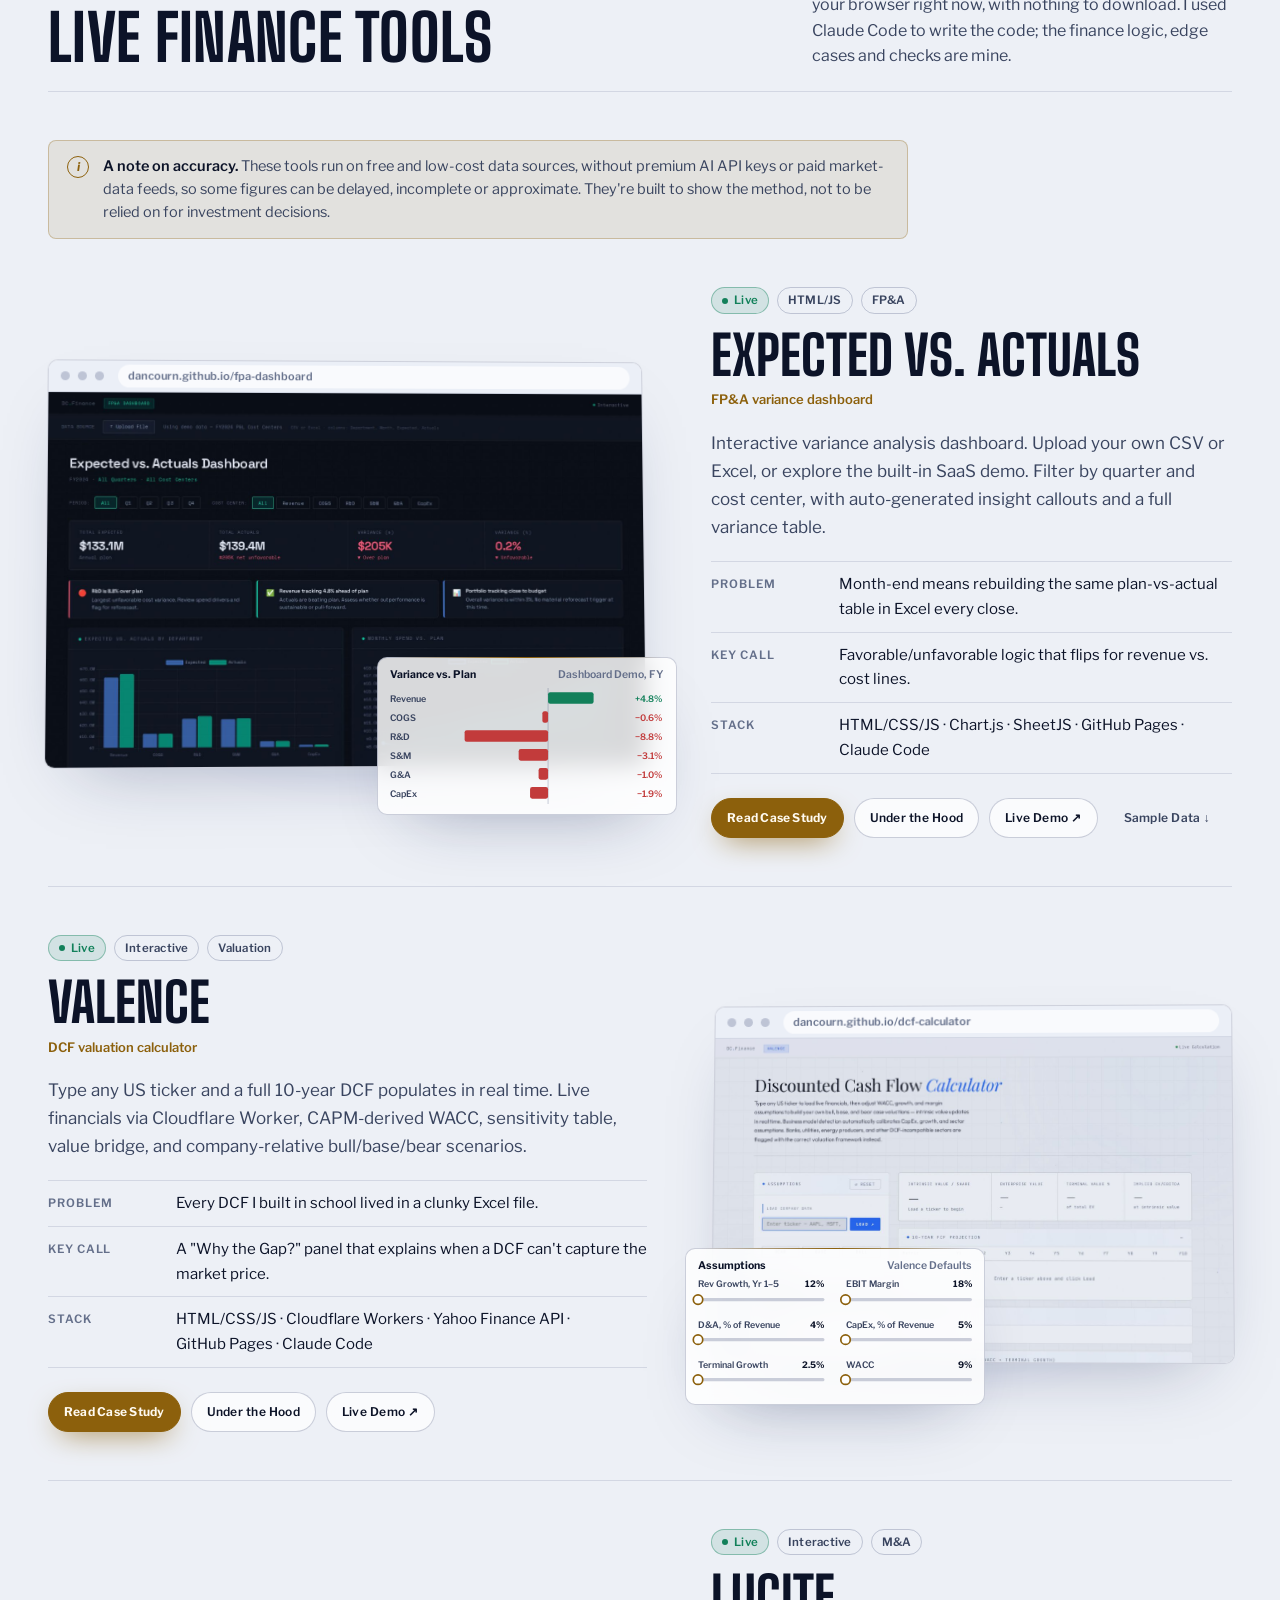
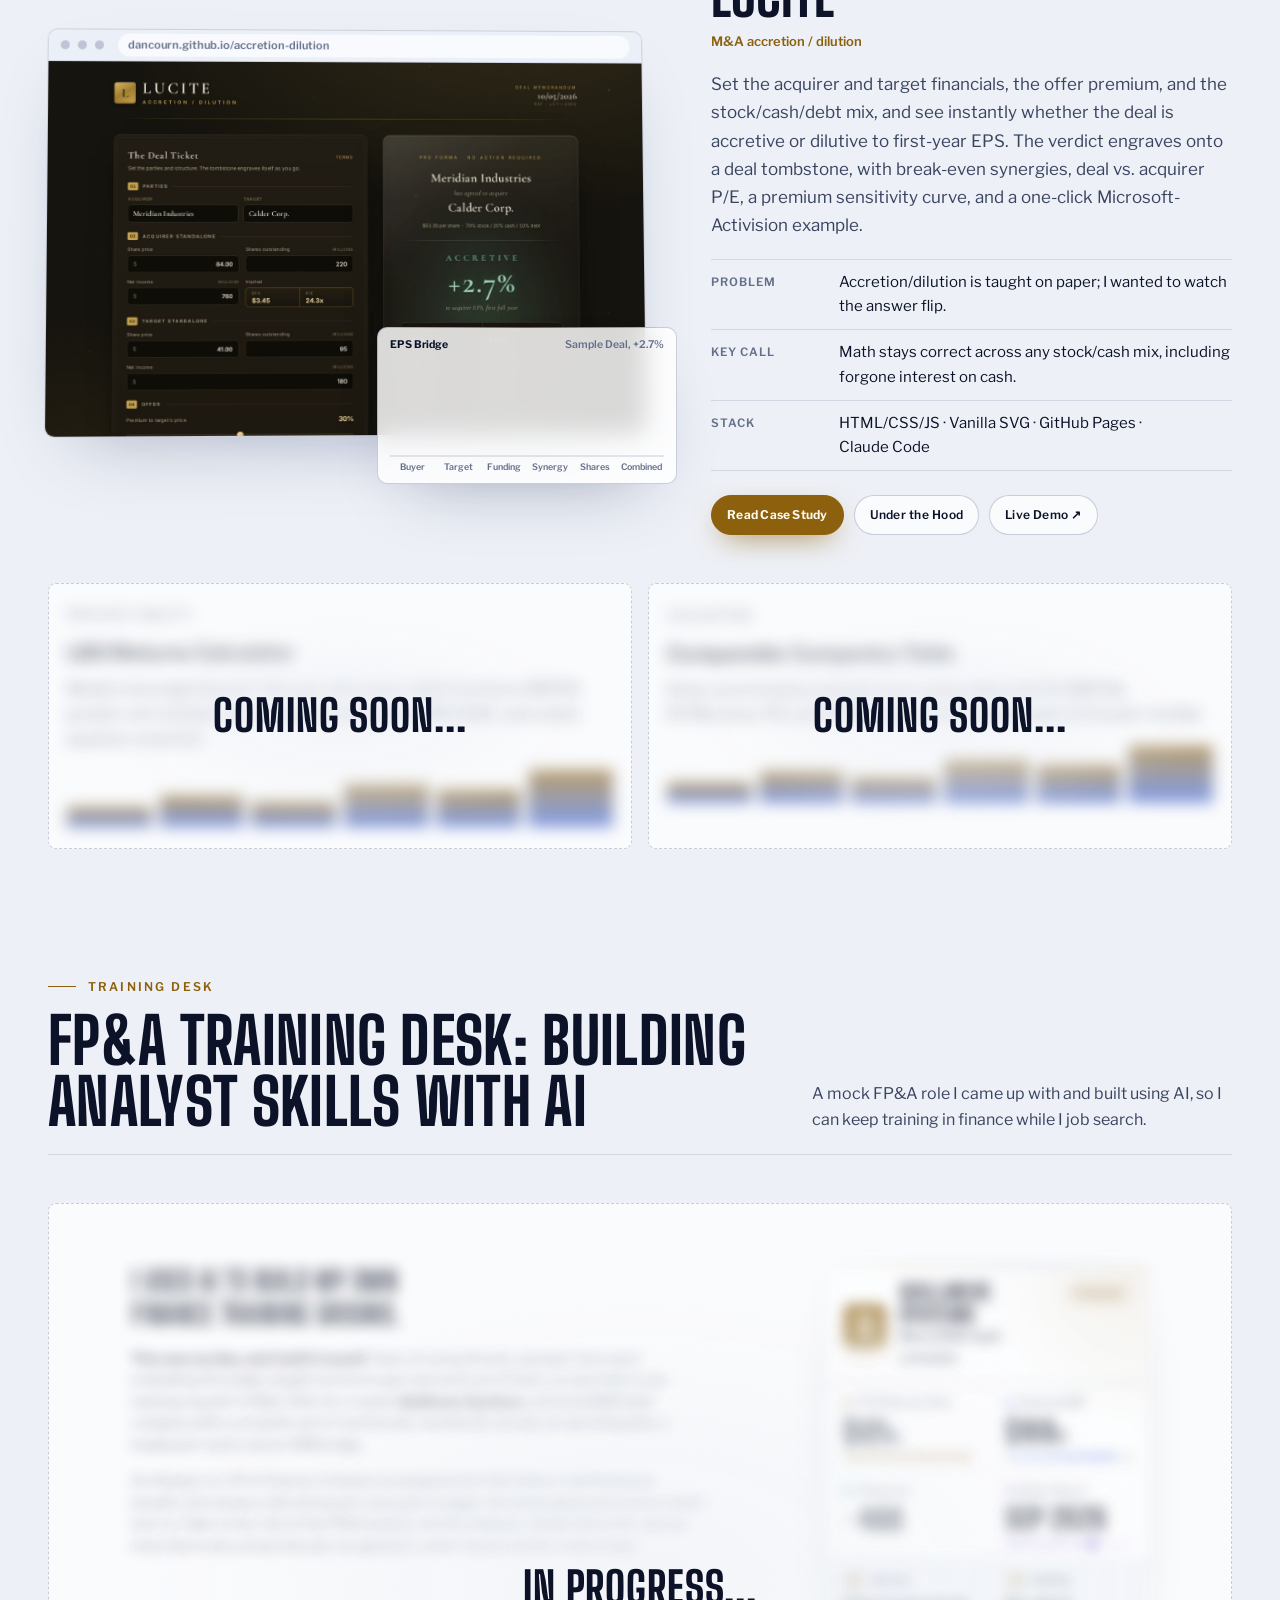
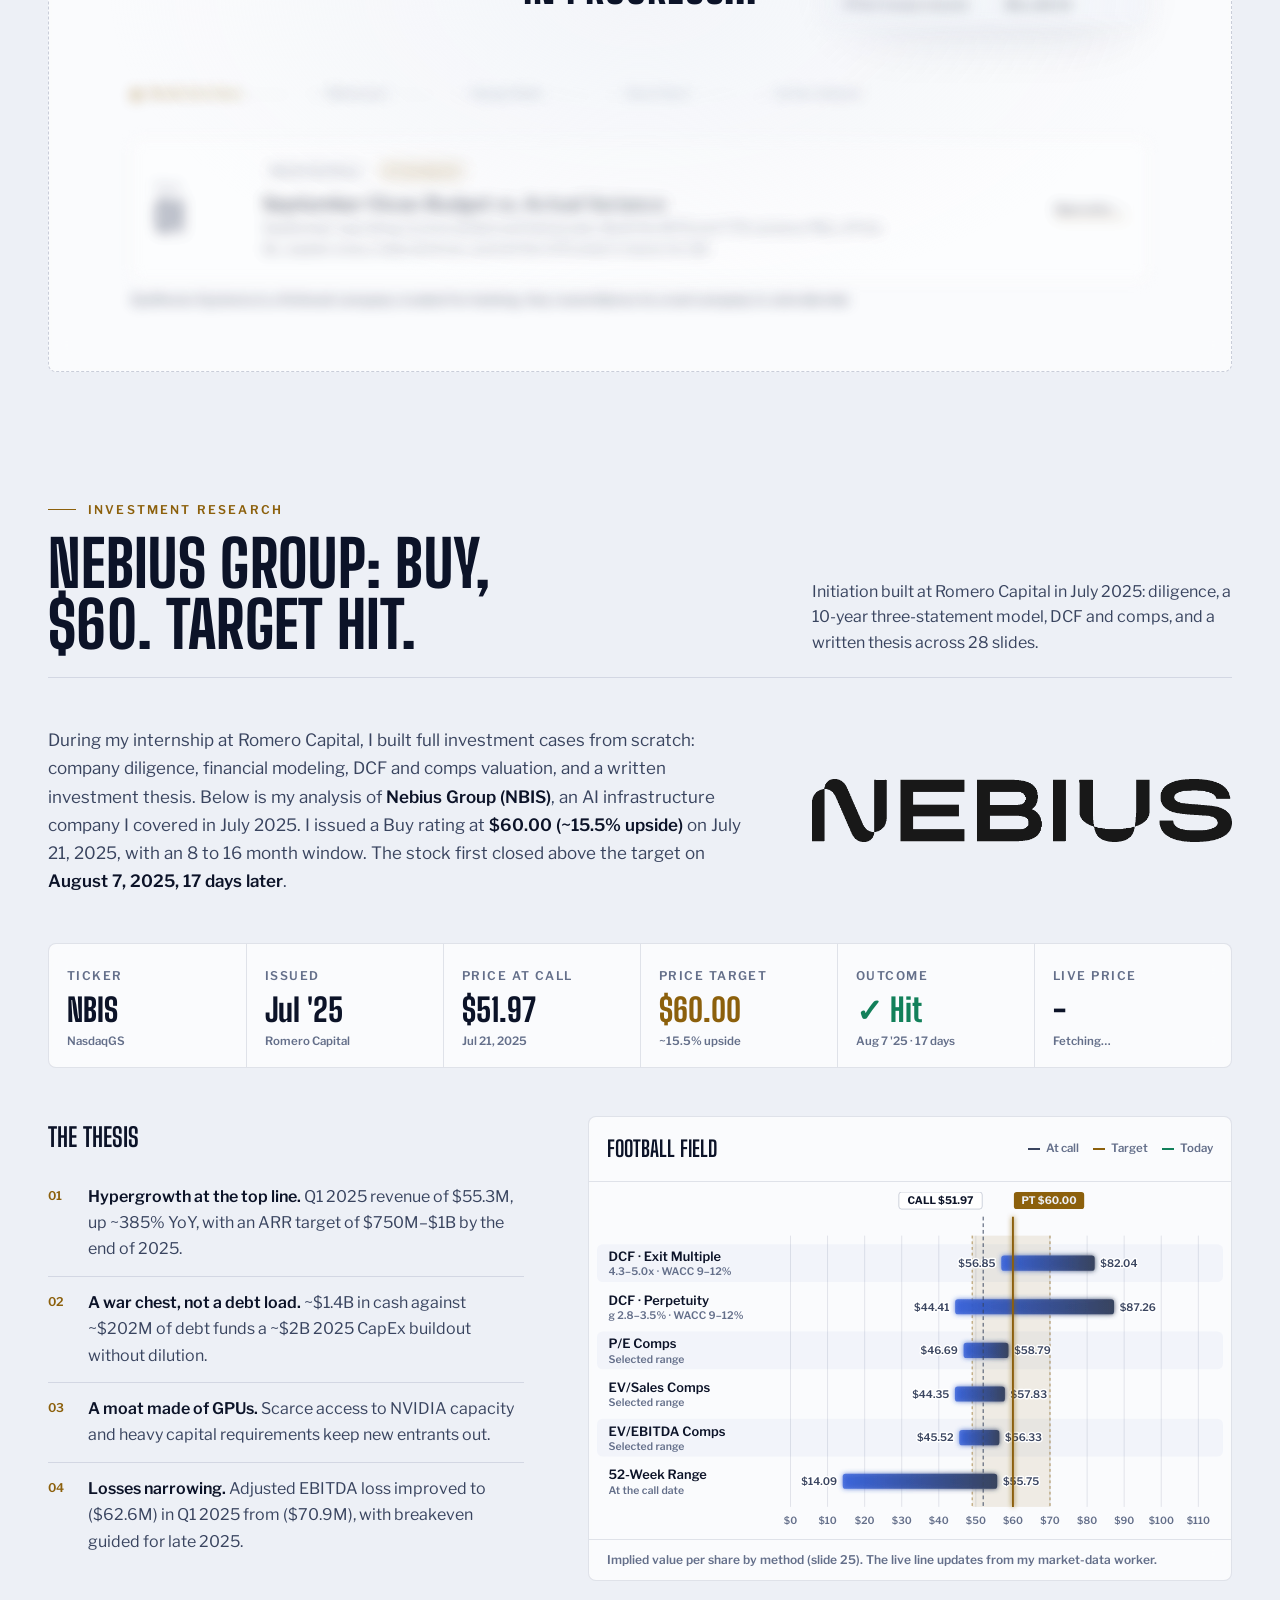
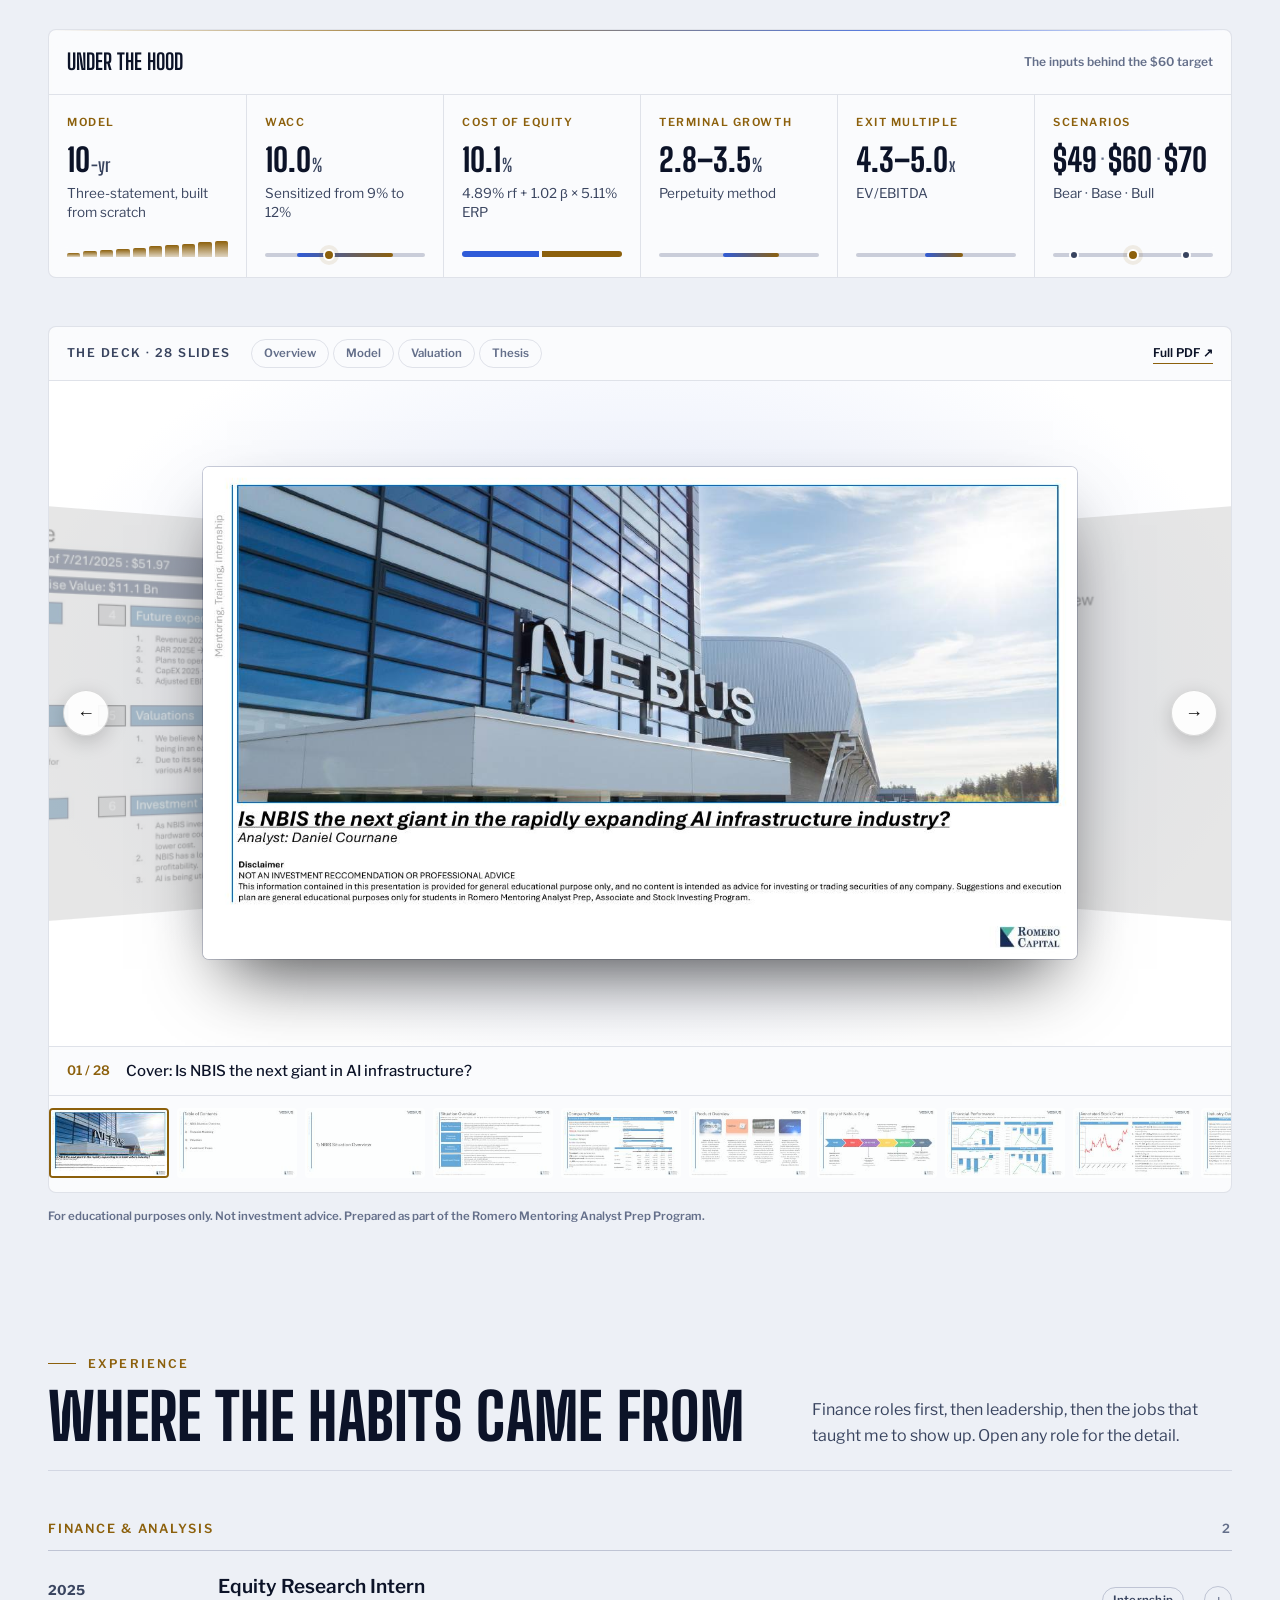
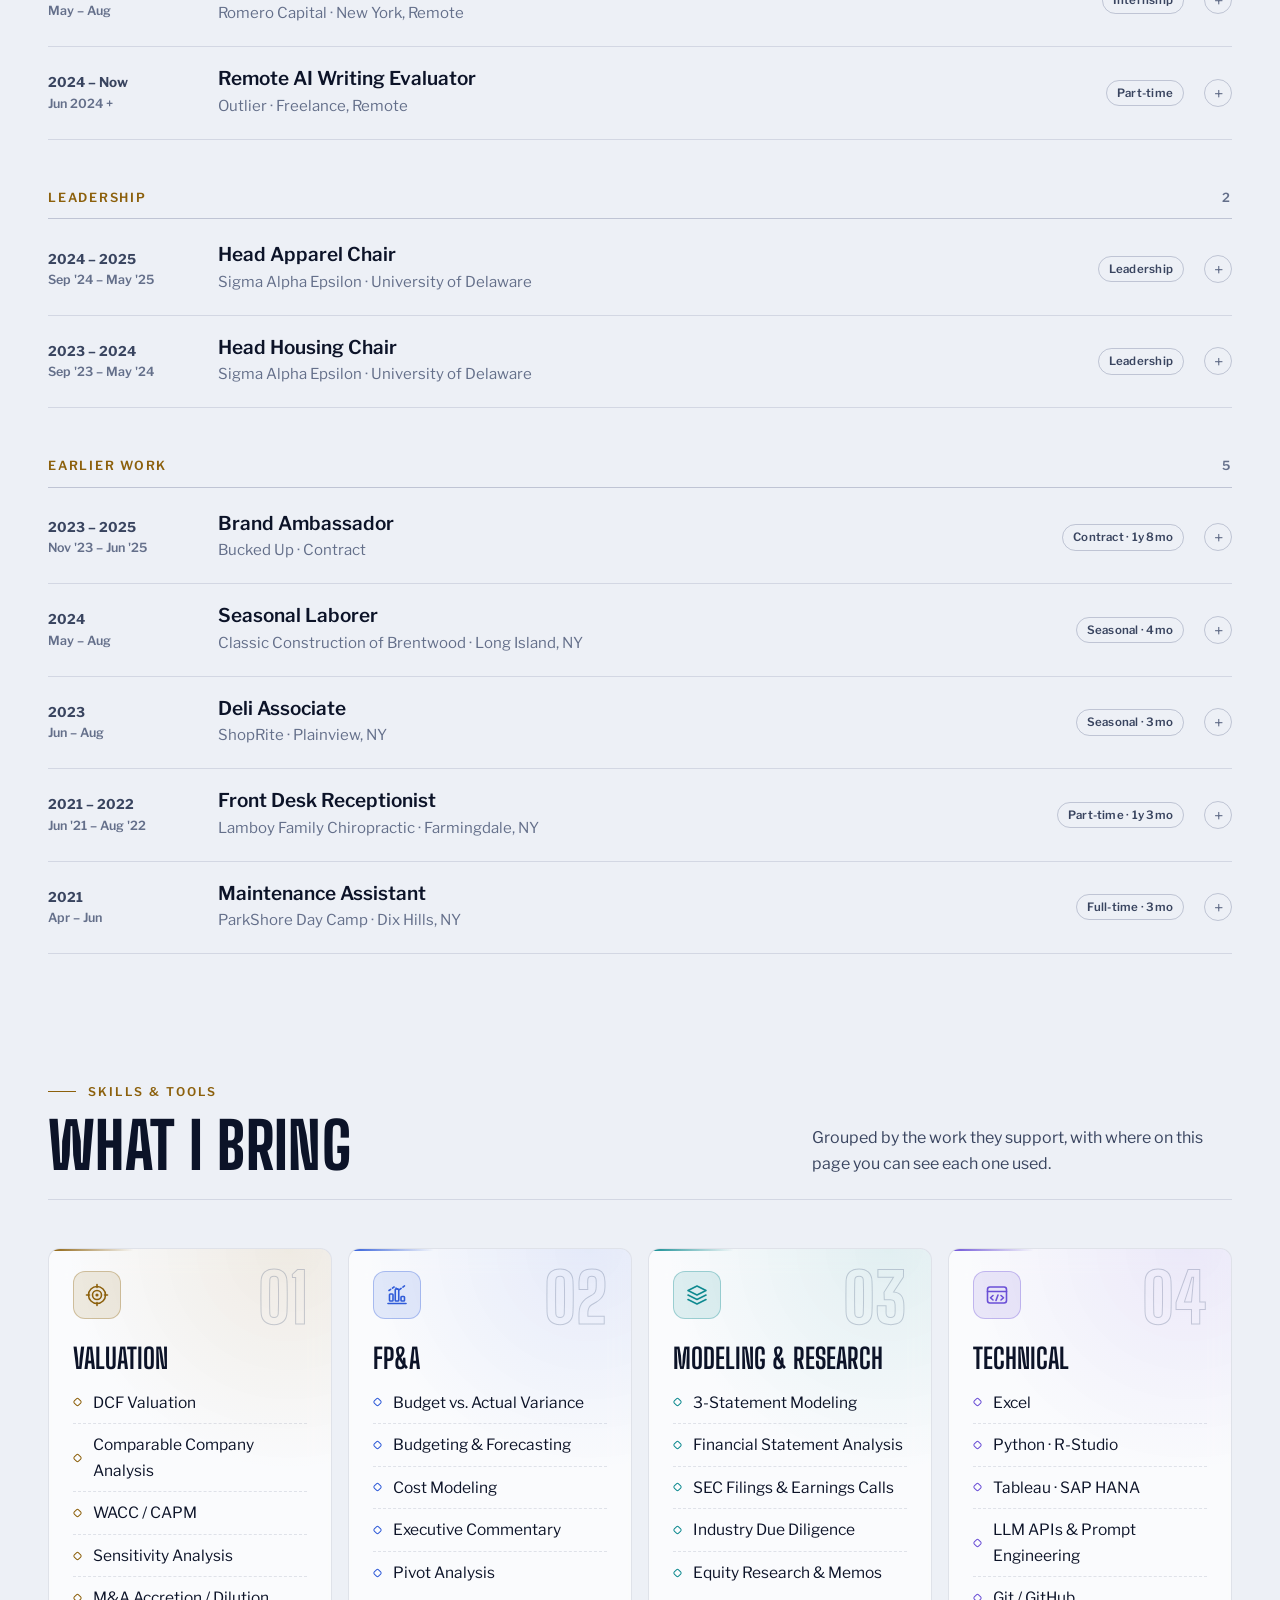
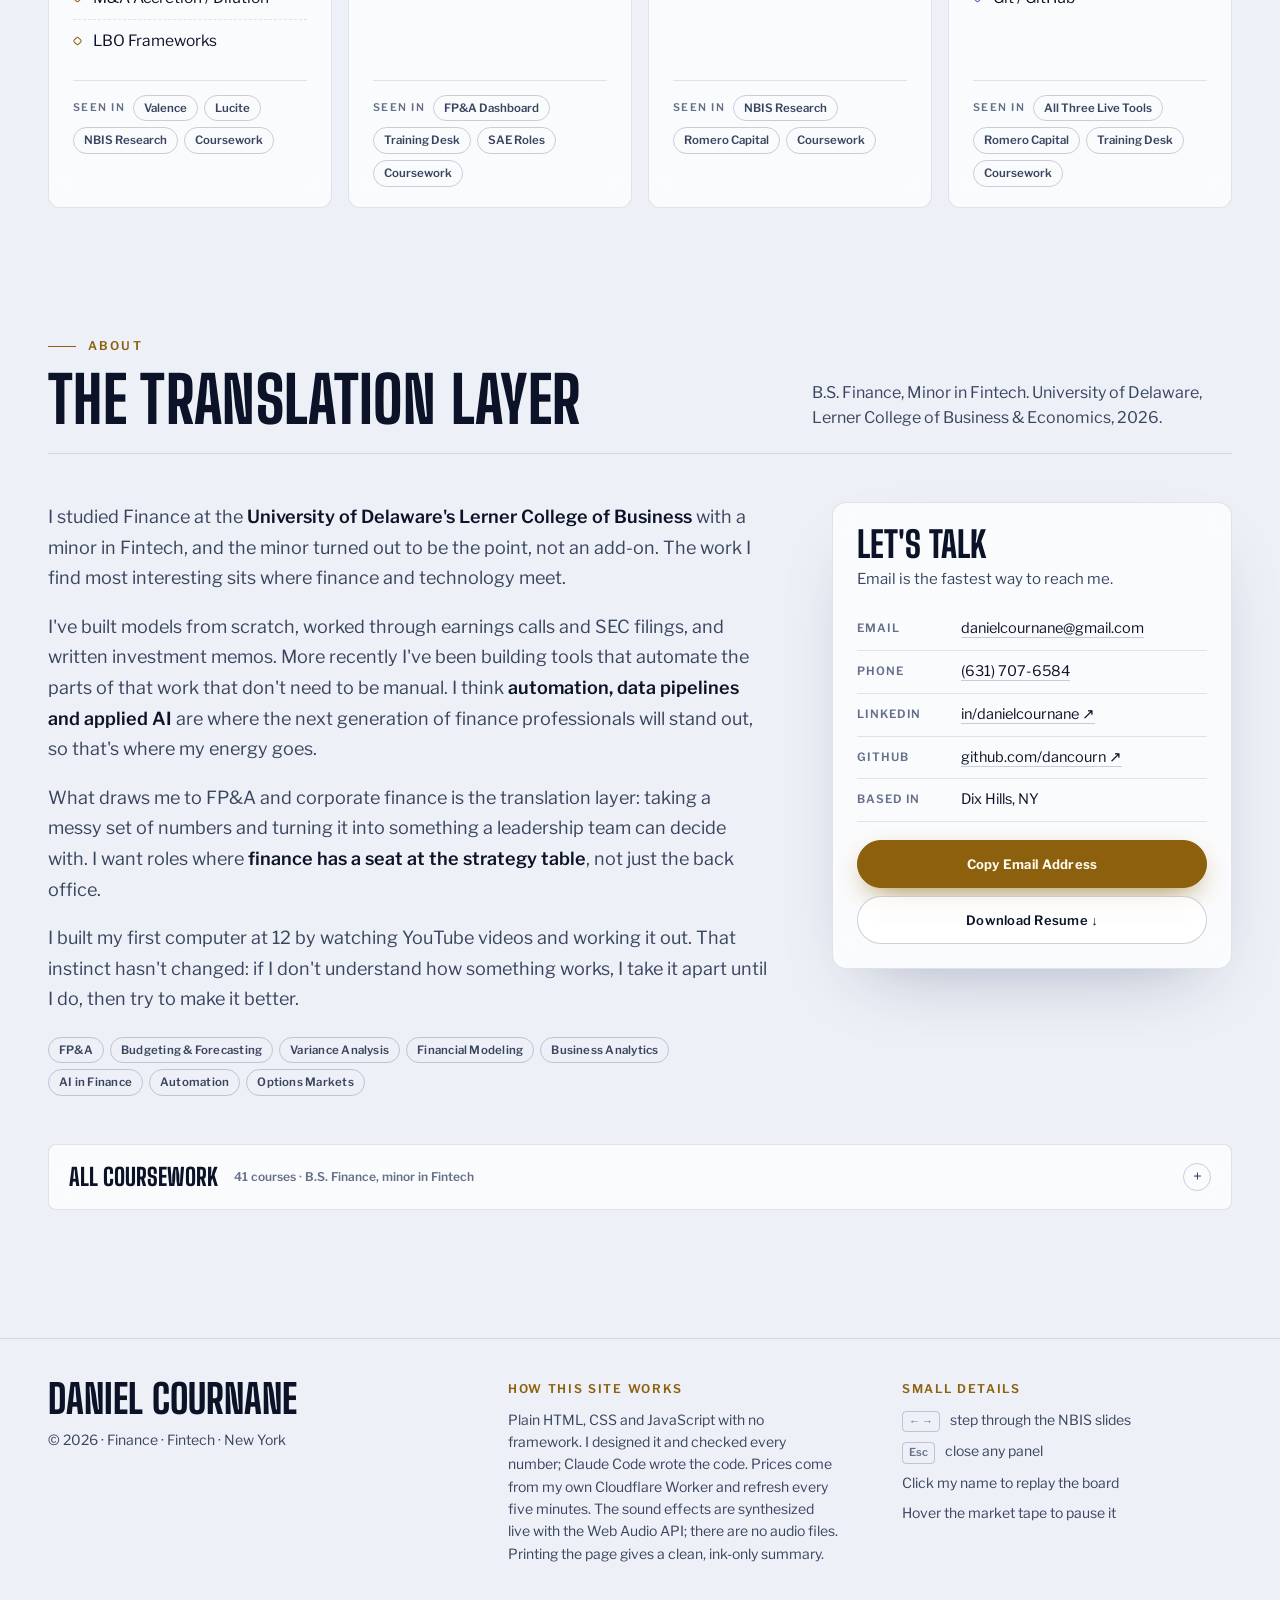
==== commit 8ded3e87: "Personal AI Project on the timeline; centered DC logo, name removed from the nav; updated one-page r" ====
--- a/index.html
+++ b/index.html
@@ -140,7 +140,6 @@
   <div class="wrap nav-inner">
     <a class="brand" href="#top" aria-label="Daniel Cournane, back to top">
       <span class="brand-mark" aria-hidden="true" data-mark="DC"></span>
-      <span class="brand-name">Daniel Cournane</span>
     </a>
     <ul class="nav-links" id="navLinks">
       <li><a href="#path">Timeline</a></li>
@@ -300,6 +299,15 @@
         </article>
       </li>
       <li class="pnode">
+        <div class="p-date">Oct 2025</div><span class="p-dot"></span>
+        <article class="p-card">
+          <h3>Personal AI Project</h3>
+          <p class="p-org">Developer &amp; Researcher · Claude Code</p>
+          <p class="p-why">Immersing myself in AI tools to get good at what they can do. So far: three live finance tools (Valence, Lucite and an FP&amp;A dashboard) and this portfolio. I define the finance logic and check every output; Claude Code writes the code.</p>
+          <a class="p-go" href="#projects">Go to Section →</a>
+        </article>
+      </li>
+      <li class="pnode">
         <div class="p-date">May 2026</div><span class="p-dot"></span>
         <article class="p-card">
           <h3>Graduated</h3>
@@ -307,15 +315,6 @@
           <p class="p-why">B.S. in Finance with a minor in Fintech. Senior year added machine learning, programming and data science for finance alongside financial modeling and valuation.</p>
           <div class="p-ach"><span class="chip chip-gold">Dean's List 4× <span>(Fall 2025 Not Listed)</span></span><span class="chip chip-gold">GPA 3.3</span></div>
           <a class="p-go" href="#about">Go to Section →</a>
-        </article>
-      </li>
-      <li class="pnode">
-        <div class="p-date">2026</div><span class="p-dot"></span>
-        <article class="p-card">
-          <h3>Built Three Live Finance Tools</h3>
-          <p class="p-org">Valence · Lucite · FP&amp;A dashboard</p>
-          <p class="p-why">A live DCF calculator, an M&amp;A accretion/dilution model and a plan-vs-actual variance dashboard. I set the finance logic and checks; Claude Code wrote the code.</p>
-          <a class="p-go" href="#projects">Go to Section →</a>
         </article>
       </li>
       <li class="pnode is-now">
--- a/site.css
+++ b/site.css
@@ -196,7 +196,6 @@
   background: #0f1730; border: 1.5px solid #e8bf6a;
   color: #e8bf6a; font-family: var(--display); font-weight: 800; font-size: 17px; letter-spacing: 0.02em;
 }
-.brand-name { font-family: var(--display); font-weight: 700; font-size: 19px; letter-spacing: 0.04em; text-transform: uppercase; }
 .nav-links { display: flex; gap: 2px; list-style: none; margin: 0; padding: 4px; border-radius: 999px; border: 1px solid var(--line); background: var(--surface); backdrop-filter: blur(12px); -webkit-backdrop-filter: blur(12px); }
 .nav-links a {
   display: block; padding: 7px 14px; border-radius: 999px; text-decoration: none; white-space: nowrap;
@@ -227,7 +226,6 @@
 
 .drawer-nav { display: none; }
 @media (max-width: 1180px) {
-  .brand-name { display: none; }
   .nav-links a { padding: 7px 11px; font-size: 13.5px; }
 }
 @media (max-width: 960px) {
@@ -439,7 +437,7 @@
 .browser-bar { display: flex; align-items: center; gap: 8px; height: 32px; padding: 0 12px; border-bottom: 1px solid var(--line); background: var(--surface-2); }
 .browser-bar i { width: 9px; height: 9px; border-radius: 50%; background: var(--line-2); display: block; }
 /* decorative labels drawn by CSS, so voice-control users match each link by its real name, not by "DC" or a fake URL */
-.brand-mark::before { content: attr(data-mark); }
+.brand-mark::before { content: attr(data-mark); translate: 0.013em 0.031em; } /* the display font's ink sits a hair up and left of its box */
 .url[data-url]::before { content: attr(data-url); }
 .case-shot .open-tag::after { content: " \2197"; }
 .browser-bar .url { flex: 1; min-width: 0; margin-left: 6px; padding: 2px 10px; border-radius: 999px; background: var(--surface); font-family: var(--body); font-weight: 600; font-size: 11px; color: var(--muted); white-space: nowrap; overflow: hidden; text-overflow: ellipsis; }
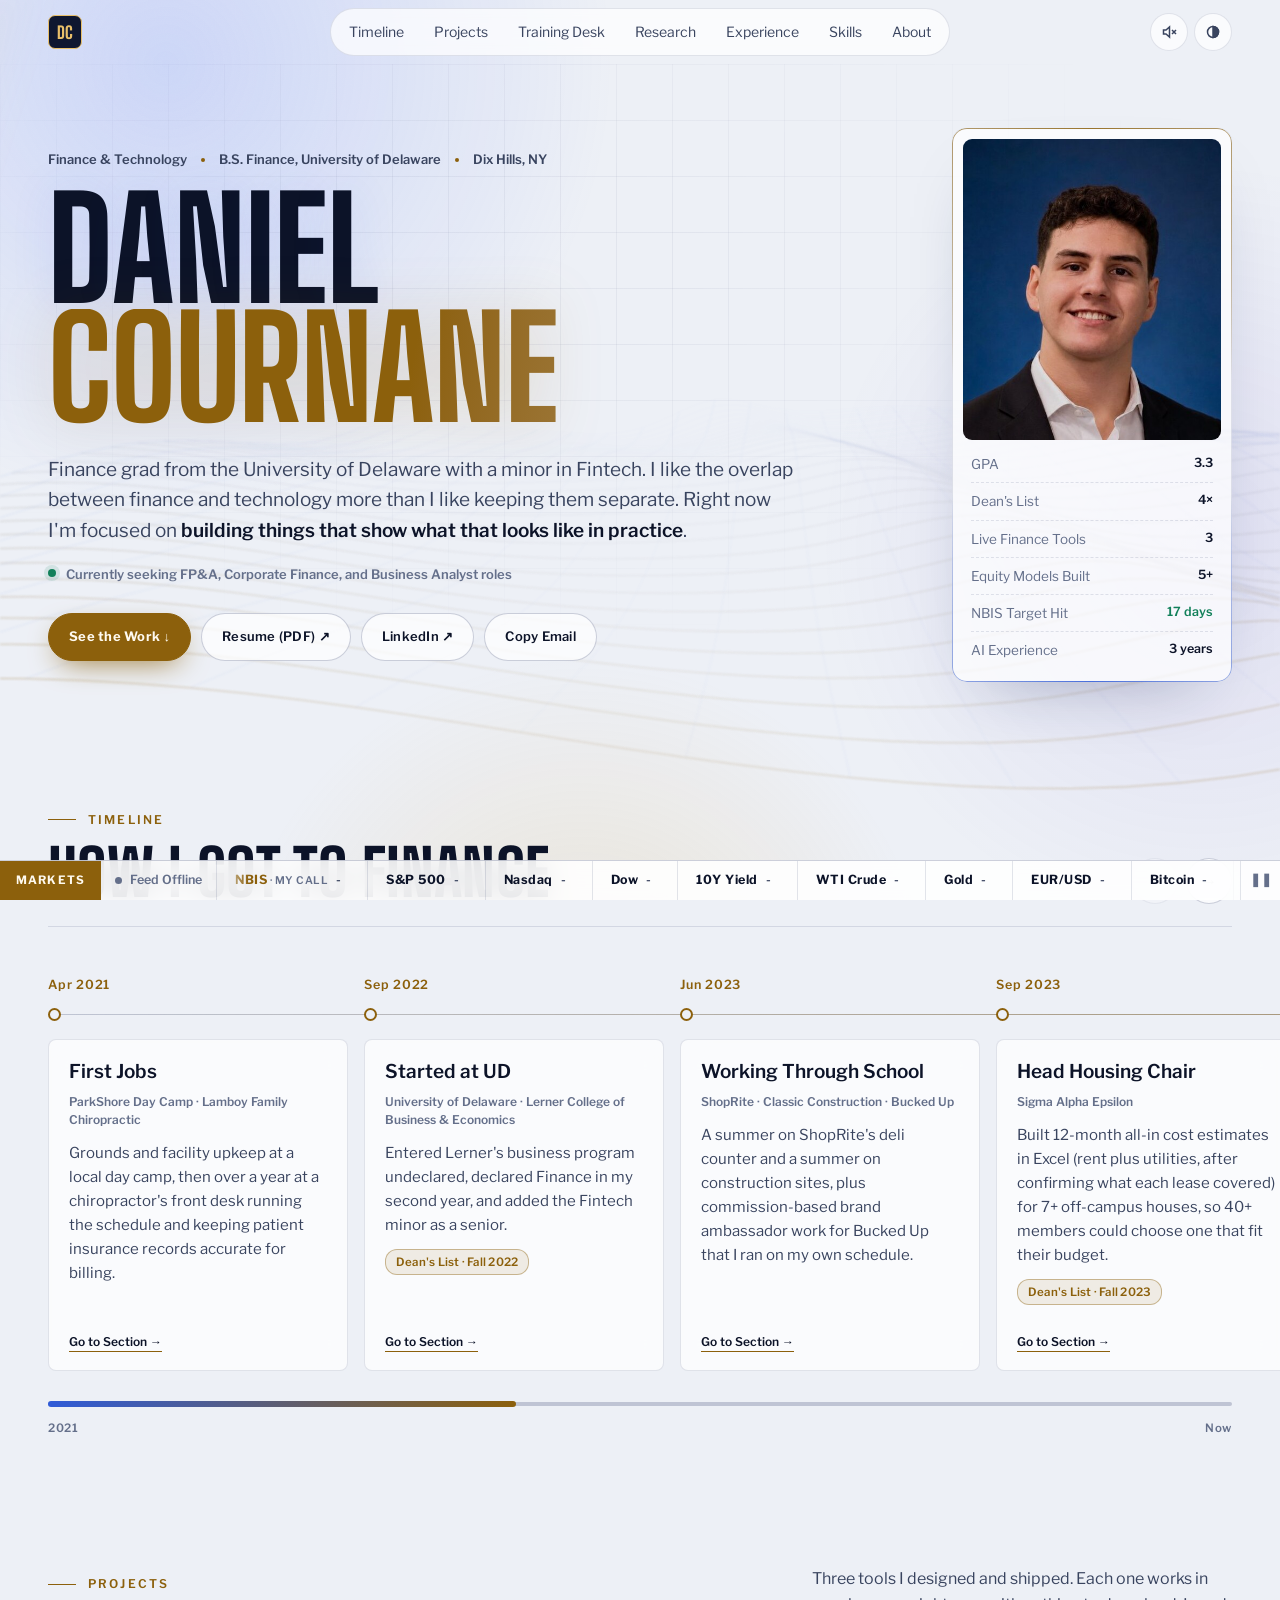
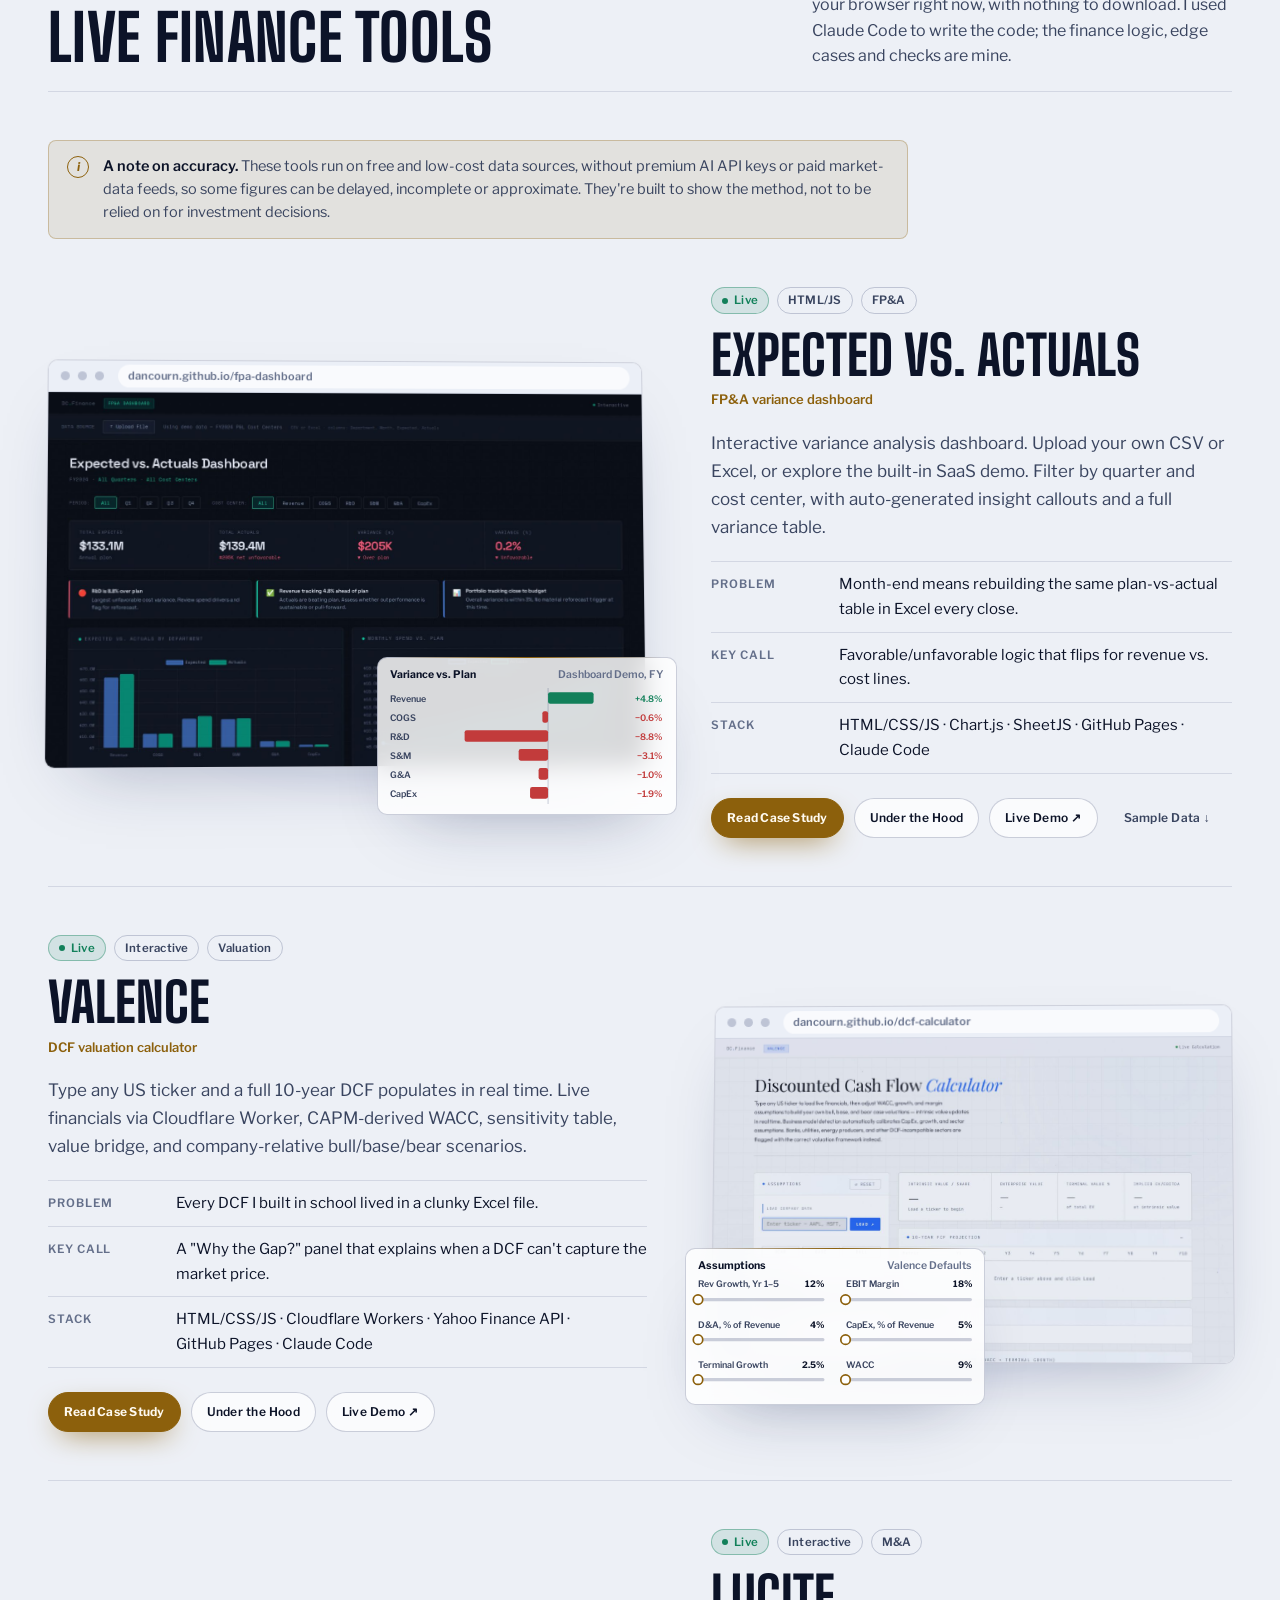
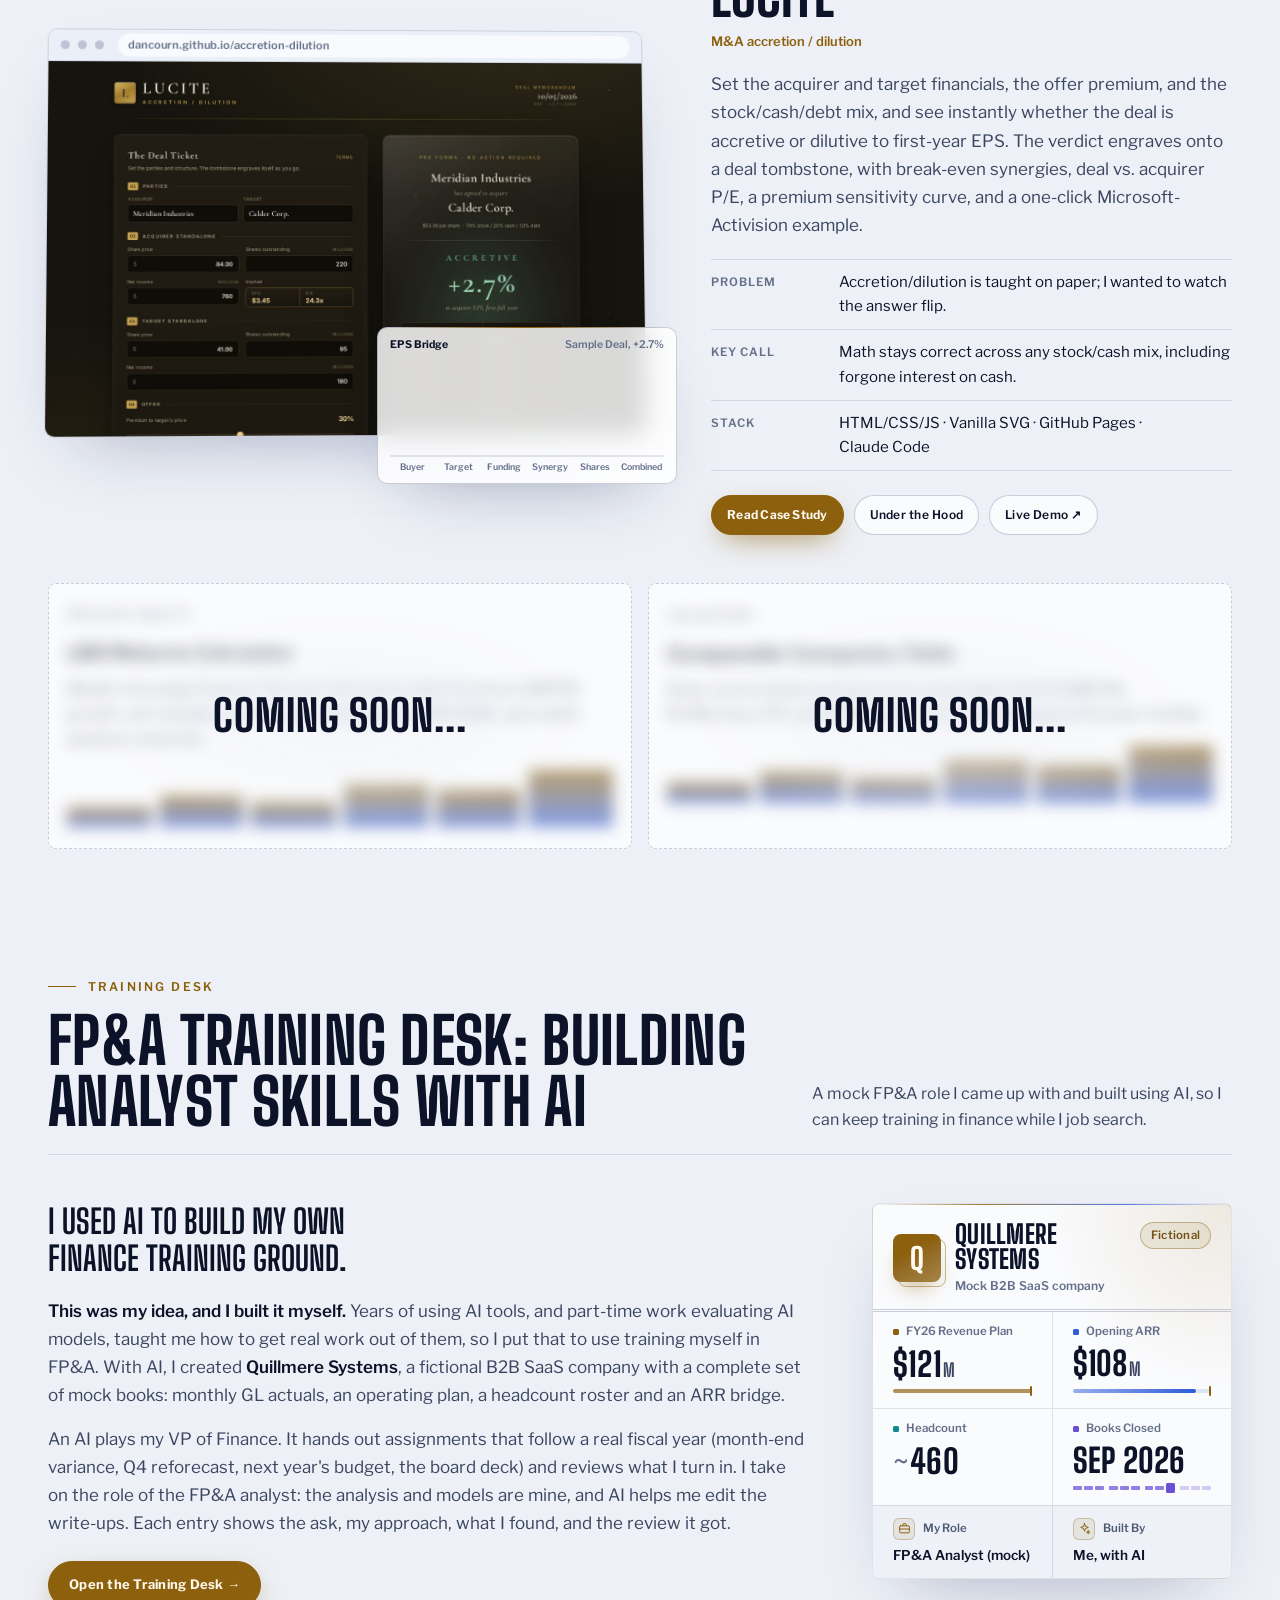
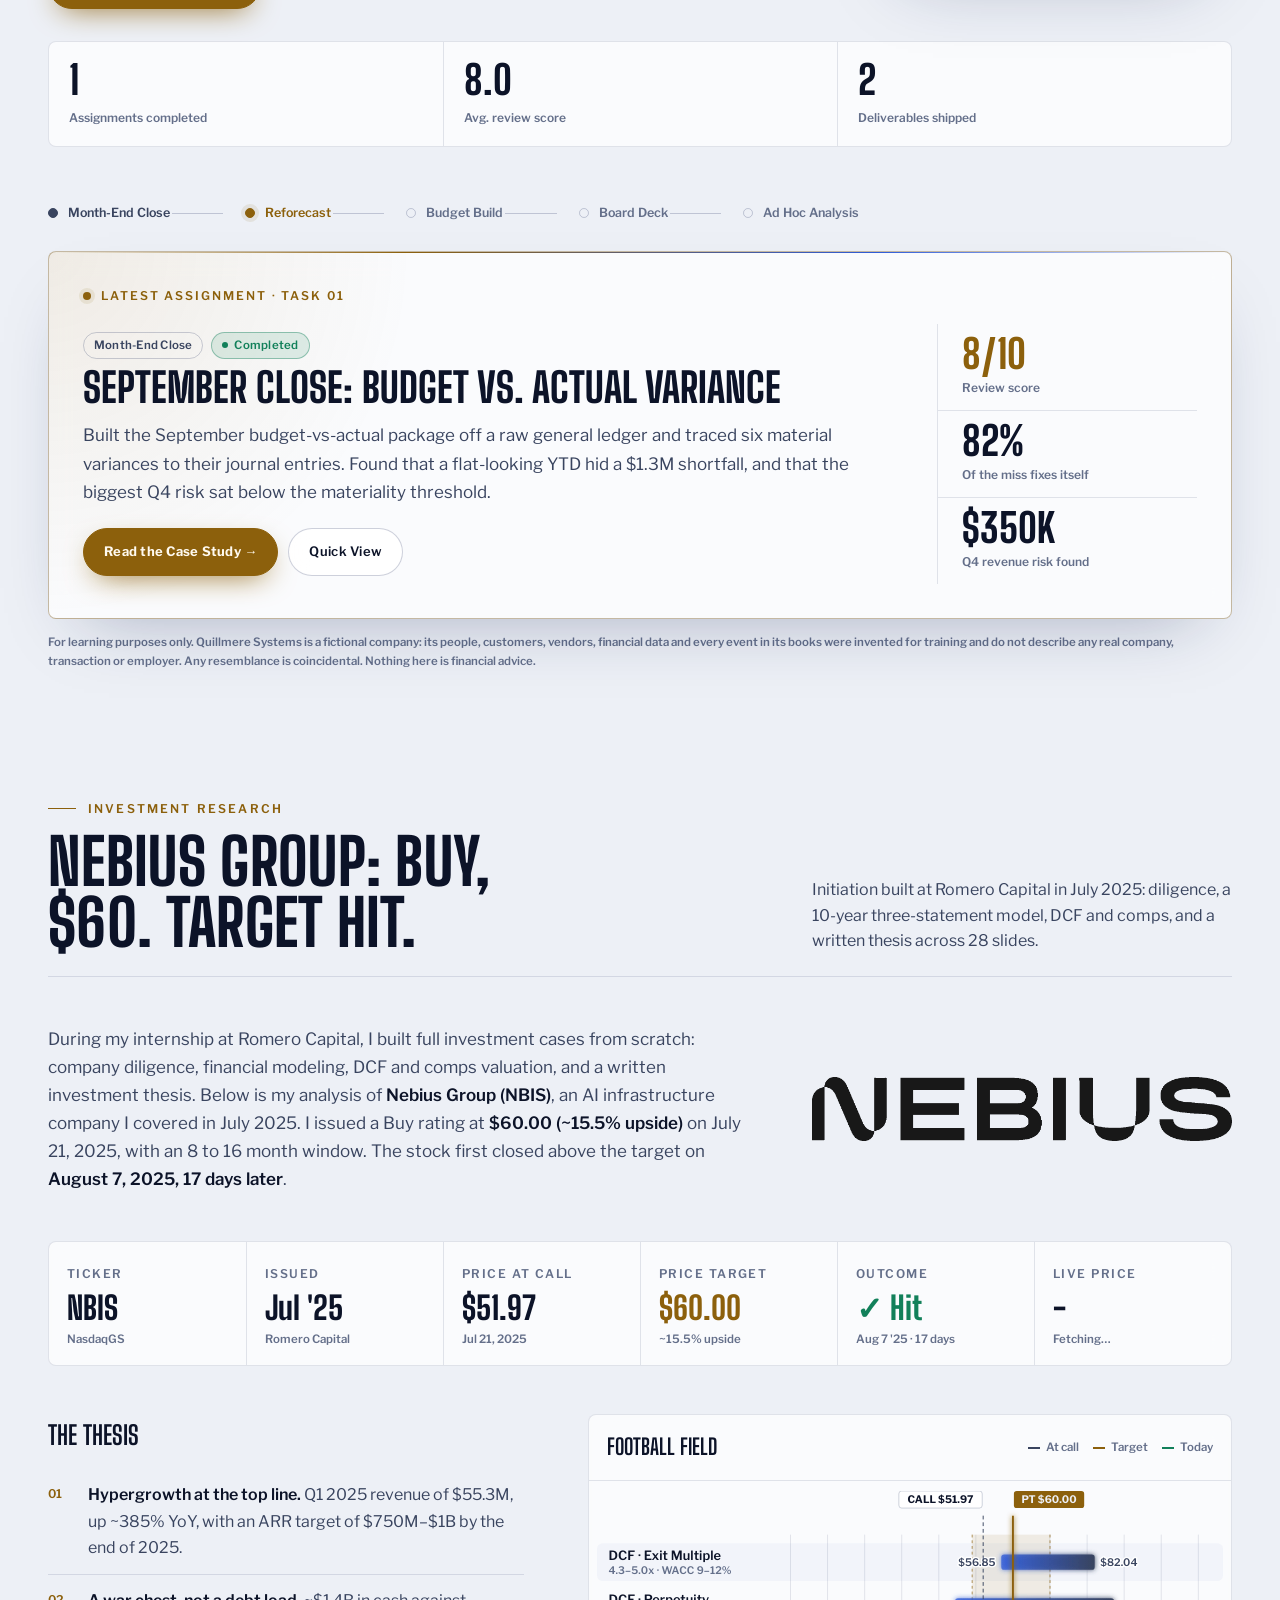
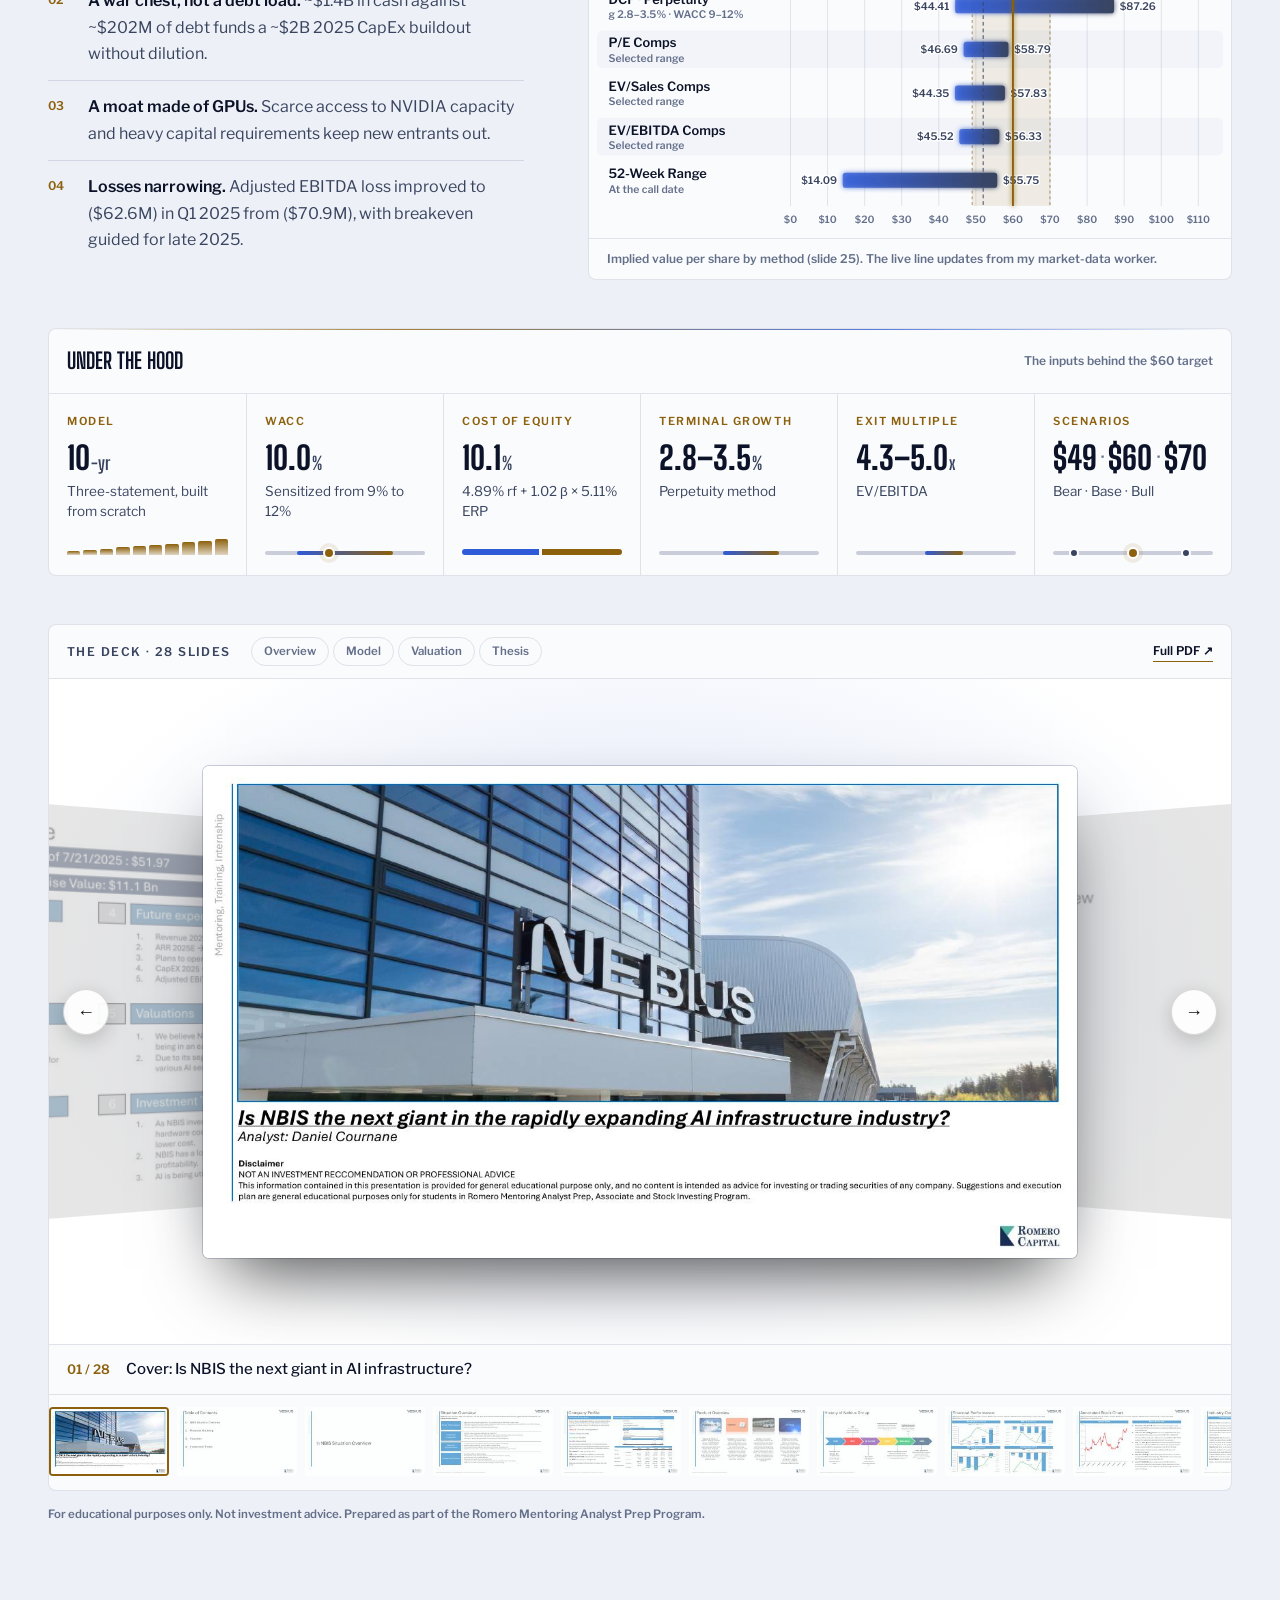
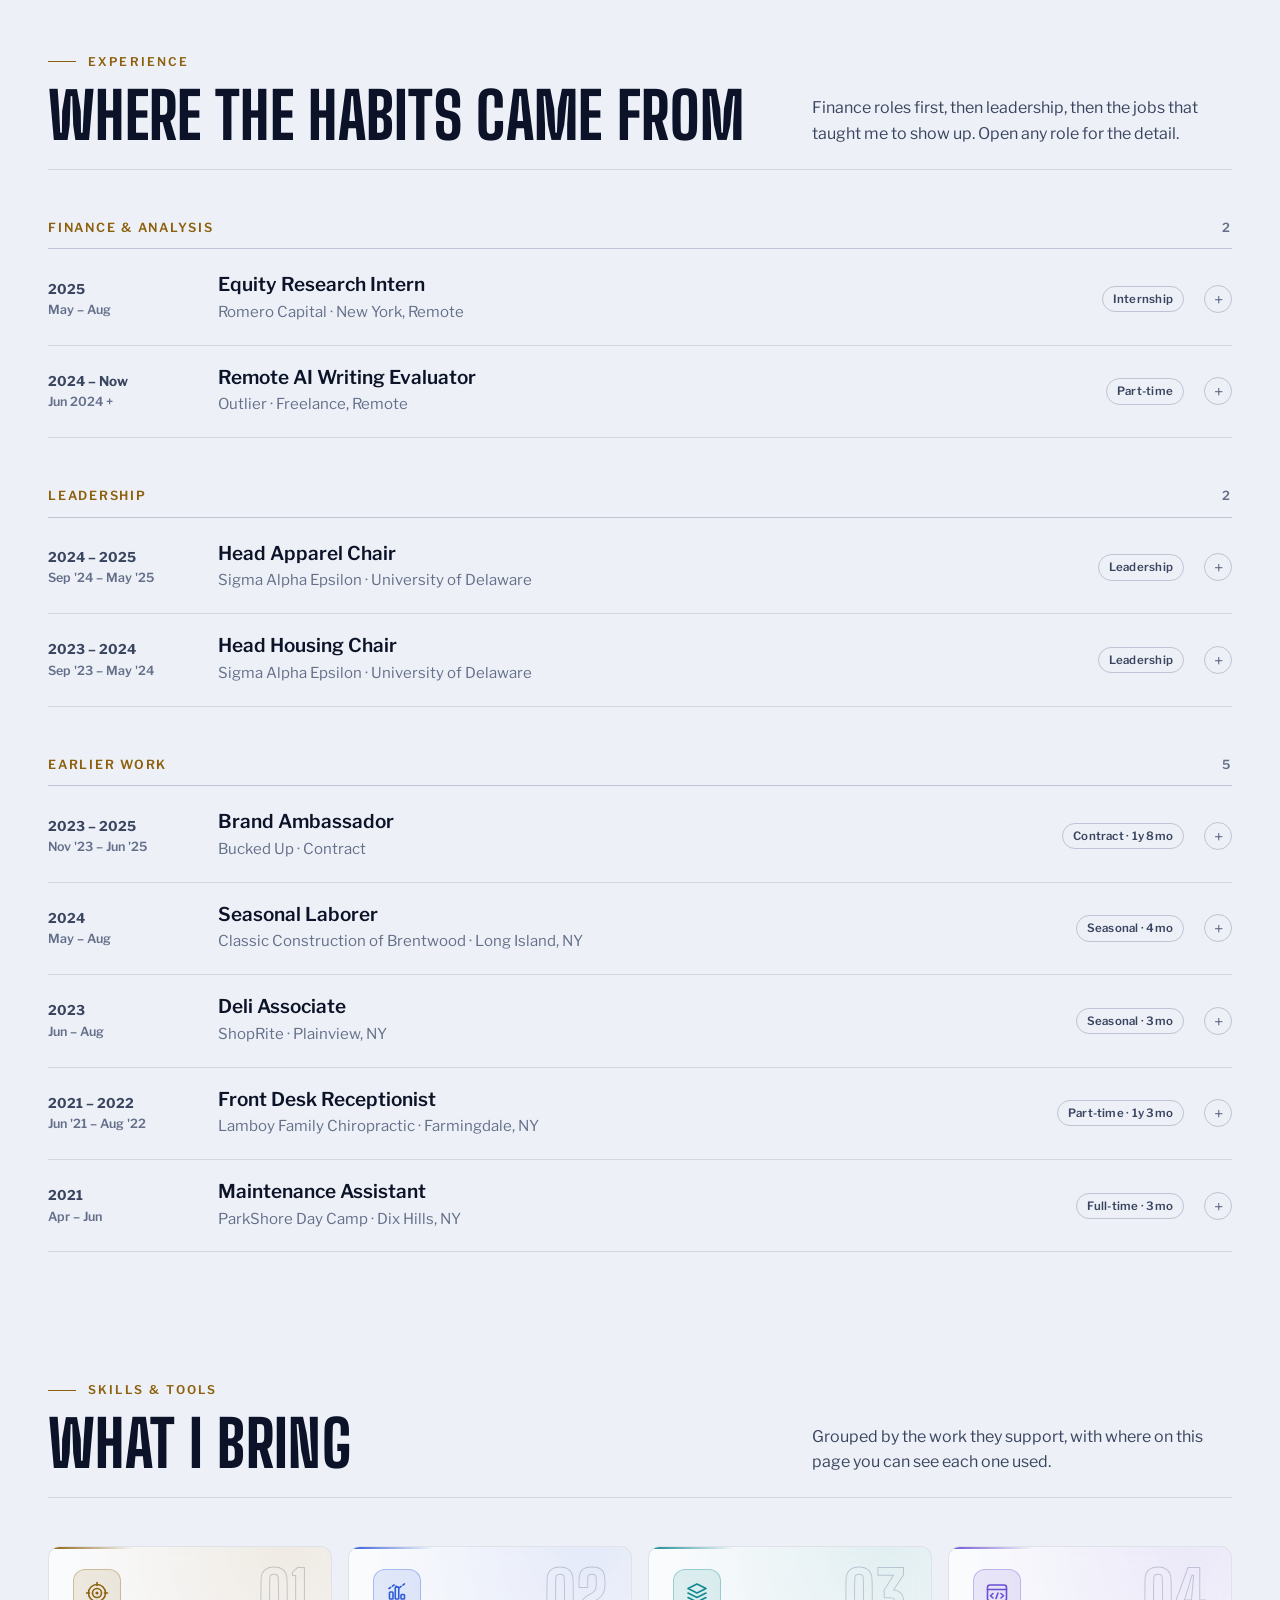
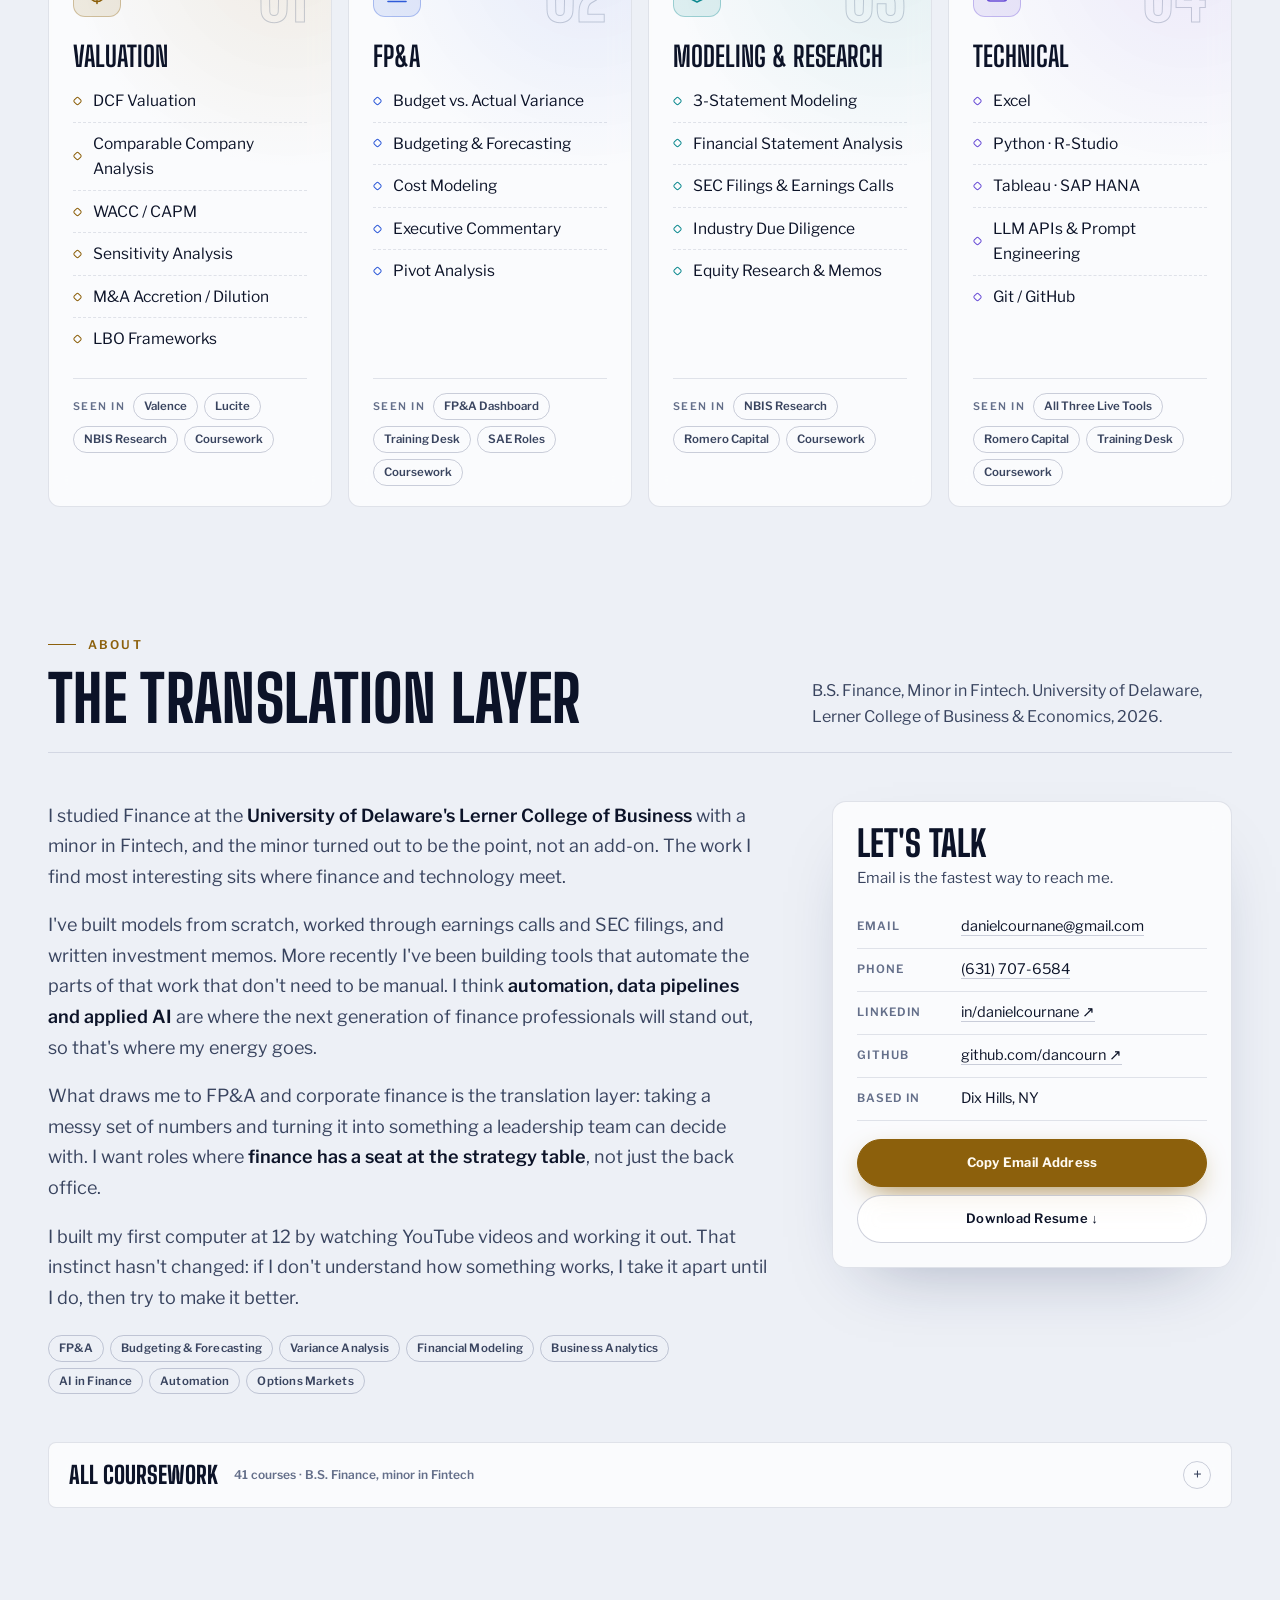
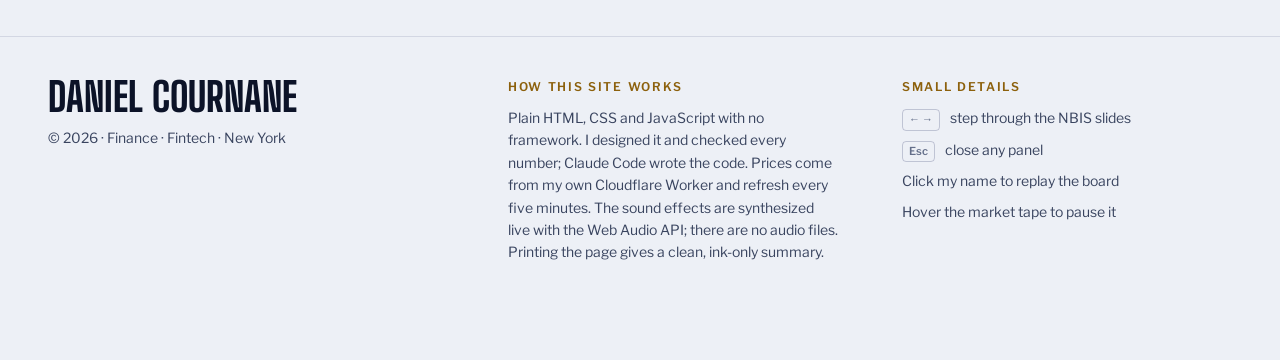
==== commit 19608db1: "FP&A Training Desk: hub page, Task 01 case study, shared sound and theme - training-desk.html: new h" ====
--- a/index.html
+++ b/index.html
@@ -496,7 +496,8 @@
       <div class="jr-lede">
         <p>I used AI to build my own finance training ground.</p>
         <p><strong>This was my idea, and I built it myself.</strong> Years of using AI tools, and part-time work evaluating AI models, taught me how to get real work out of them, so I put that to use training myself in FP&amp;A. With AI, I created <strong>Quillmere Systems</strong>, a fictional B2B SaaS company with a complete set of mock books: monthly GL actuals, an operating plan, a headcount roster and an ARR bridge.</p>
-        <p>An AI plays my VP of Finance. It hands out assignments that follow a real fiscal year (month-end variance, Q4 reforecast, next year's budget, the board deck) and reviews what I turn in. I take on the role of the FP&amp;A analyst, and the analysis, models and write-ups are mine. Each entry shows the ask, my approach, what I found, and the review it got.</p>
+        <p>An AI plays my VP of Finance. It hands out assignments that follow a real fiscal year (month-end variance, Q4 reforecast, next year's budget, the board deck) and reviews what I turn in. I take on the role of the FP&amp;A analyst: the analysis and models are mine, and AI helps me edit the write-ups. Each entry shows the ask, my approach, what I found, and the review it got.</p>
+        <div class="jr-cta"><a class="btn btn-primary" href="training-desk.html">Open the Training Desk →</a></div>
       </div>
       <article class="co-card" aria-labelledby="coName">
         <header class="co-head">
@@ -546,7 +547,7 @@
 
     <ol class="cycle" id="fbCycle" aria-label="FP&amp;A calendar"></ol>
     <div class="jr-list" id="fbList"></div>
-    <p class="fine">Quillmere Systems is a fictional company created for training. Any resemblance to a real company is coincidental.</p>
+    <p class="fine">For learning purposes only. Quillmere Systems is a fictional company: its people, customers, vendors, financial data and every event in its books were invented for training and do not describe any real company, transaction or employer. Any resemblance is coincidental. Nothing here is financial advice.</p>
     </div>
     </div>
   </div>
@@ -1151,6 +1152,7 @@
     });
   })();
 </script>
+<script src="common.js"></script>
 <script src="site.js"></script>
 </body>
 </html>
--- a/site.css
+++ b/site.css
@@ -152,6 +152,8 @@
 ::selection { background: var(--accent); color: var(--accent-ink); }
 :focus-visible { outline: 2px solid var(--accent); outline-offset: 3px; border-radius: 2px; }
 [hidden] { display: none !important; }
+/* theme switch: every color changes in the same frame, so nothing fades through a stray in-between color */
+.theme-swap, .theme-swap *, .theme-swap *::before, .theme-swap *::after { transition: none !important; }
 .sr-only { position: absolute; width: 1px; height: 1px; overflow: hidden; clip: rect(0 0 0 0); white-space: nowrap; }
 .up { color: var(--up); }
 .down { color: var(--down); }
@@ -286,9 +288,12 @@
   mask-image: radial-gradient(ellipse 70% 80% at 40% 30%, #000 20%, transparent 75%);
   -webkit-mask-image: radial-gradient(ellipse 70% 80% at 40% 30%, #000 20%, transparent 75%);
 }
+/* the light runs past the hero's edges and fades out, so it never stops on a hard line */
 .hero::after {
-  content: ""; position: absolute; inset: 0; pointer-events: none;
-  background: radial-gradient(520px circle at var(--mx, 30%) var(--my, 40%), var(--accent-soft), transparent 65%);
+  content: ""; position: absolute; inset: calc(-1 * var(--nav-h)) 0 -180px; pointer-events: none;
+  background: radial-gradient(520px circle at var(--mx, 30%) calc(var(--my, 40%) + var(--nav-h)), var(--accent-soft), transparent 65%);
+  -webkit-mask-image: linear-gradient(transparent, #000 var(--nav-h), #000 calc(100% - 260px), transparent);
+  mask-image: linear-gradient(transparent, #000 var(--nav-h), #000 calc(100% - 260px), transparent);
   opacity: 0; transition: opacity 0.5s;
 }
 .hero.is-lit::after { opacity: 1; }
@@ -495,8 +500,16 @@
 @keyframes sweep { 0% { transform: translateX(-100%); } 50%, 100% { transform: translateX(100%); } }
 
 /* ───────── journal ───────── */
-.jr-intro { display: grid; grid-template-columns: minmax(0, 1fr) 360px; gap: var(--sp-col); align-items: start; }
+/* the lede column stretches to the tiles; its button sits centered in the space left over, so the gap above it
+   (to the paragraph) always equals the gap below it (to the stats tiles) */
+.jr-intro { display: grid; grid-template-columns: minmax(0, 1fr) 360px; gap: var(--sp-col); align-items: stretch; }
+.jr-intro .co-card { align-self: start; margin-bottom: var(--sp-block); }
+.jr-lede { display: flex; flex-direction: column; }
 .jr-lede p { margin: 0 0 16px; color: var(--fg-2); max-width: 64ch; }
+.jr-lede p:last-of-type { margin-bottom: 0; }
+/* top padding is 8px less: the paragraph's line box carries ~8px of leading below its last baseline */
+.jr-cta { flex: 1; display: flex; align-items: center; padding-block: 24px 32px; }
+.jr-intro + .jr-stats { margin-top: 0; }
 .jr-lede p:first-child { font-family: var(--display); font-weight: 700; font-size: clamp(1.7rem, 2.6vw, 2.2rem); line-height: 1.1; color: var(--fg); text-transform: uppercase; max-width: 24ch; margin-bottom: 20px; }
 .jr-lede strong { color: var(--fg); font-weight: 600; }
 /* Quillmere card (.co-*) styles live in the <style> block in index.html's <head> */
@@ -530,6 +543,33 @@
 .entry-score { font-family: var(--display); font-weight: 800; font-size: 38px; line-height: 1; color: var(--fg); }
 .entry-score small { font-size: 16px; color: var(--muted); }
 .entry-open { color: var(--fg); border-bottom: 1px solid var(--accent); white-space: nowrap; }
+/* Latest assignment: the newest completed task, filled from journal-data.js (site.js renderJournal) */
+.latest {
+  position: relative; overflow: hidden; padding: clamp(22px, 3vw, 34px); border-radius: var(--radius);
+  border: 1px solid color-mix(in srgb, var(--accent) 32%, var(--line));
+  background: radial-gradient(560px circle at 0% 0%, var(--accent-soft), transparent 65%), var(--surface);
+  backdrop-filter: blur(14px); -webkit-backdrop-filter: blur(14px); box-shadow: var(--shadow);
+}
+.latest::before { content: ""; position: absolute; left: 0; right: 0; top: 0; height: 1px; background: linear-gradient(90deg, transparent, var(--accent) 30%, var(--blue) 70%, transparent); }
+.latest-tag { display: flex; align-items: center; gap: 10px; margin: 0 0 18px; font-family: var(--body); font-weight: 600; font-size: 12px; letter-spacing: 0.16em; text-transform: uppercase; color: var(--accent); }
+.latest-tag .live-dot { background: var(--accent); box-shadow: 0 0 0 4px var(--accent-soft); animation: pulse 2s ease-in-out infinite; }
+.latest-grid { display: grid; grid-template-columns: minmax(0, 1fr) minmax(0, 260px); gap: var(--sp-col); align-items: center; }
+.latest-title { margin: 0; font-family: var(--display); font-weight: 800; font-size: clamp(28px, 3.2vw, 42px); line-height: 0.95; text-transform: uppercase; text-wrap: balance; }
+.latest-sum { margin: 14px 0 0; color: var(--fg-2); max-width: 64ch; }
+.latest-ctas { display: flex; flex-wrap: wrap; gap: 10px; margin-top: 22px; }
+.latest-stats { margin: 0; border-left: 1px solid var(--line); }
+.latest-stats div { display: flex; flex-direction: column-reverse; justify-content: flex-end; padding: 12px 0 12px 24px; }
+.latest-stats div + div { border-top: 1px solid var(--line); }
+.latest-stats dt { margin-top: 6px; font-family: var(--body); font-weight: 600; font-size: 12px; color: var(--muted); }
+.latest-stats dd { margin: 0; font-family: var(--display); font-weight: 800; font-size: 40px; line-height: 0.9; font-variant-numeric: tabular-nums; }
+.latest-stats div:first-child dd { color: var(--accent); }
+@media (max-width: 860px) {
+  .latest-grid { grid-template-columns: minmax(0, 1fr); gap: 24px; }
+  .latest-stats { display: grid; grid-template-columns: repeat(3, minmax(0, 1fr)); border-left: 0; border-top: 1px solid var(--line); }
+  .latest-stats div { padding: 14px 10px 0 0; }
+  .latest-stats div + div { border-top: 0; border-left: 1px solid var(--line); padding-left: 14px; }
+  .latest-stats dd { font-size: 32px; }
+}
 
 /* ───────── research ───────── */
 /* the logo column mirrors .section-head's right column, so the wordmark lines up under the subtitle */
@@ -882,6 +922,7 @@
   .case:nth-child(even) .case-stage { order: 0; }
   .workshop-grid { grid-template-columns: minmax(0, 1fr); }
   .jr-intro { grid-template-columns: minmax(0, 1fr); }
+  .jr-cta { padding-block: calc(var(--sp-col) - 8px) 0; }   /* stacked: the grid gap below the button matches this gap above it */
   .entry { grid-template-columns: minmax(0, 1fr); gap: 12px; }
   .entry-num { font-size: 32px; display: flex; align-items: baseline; gap: 10px; }
   .entry-num small { display: inline; margin: 0; }
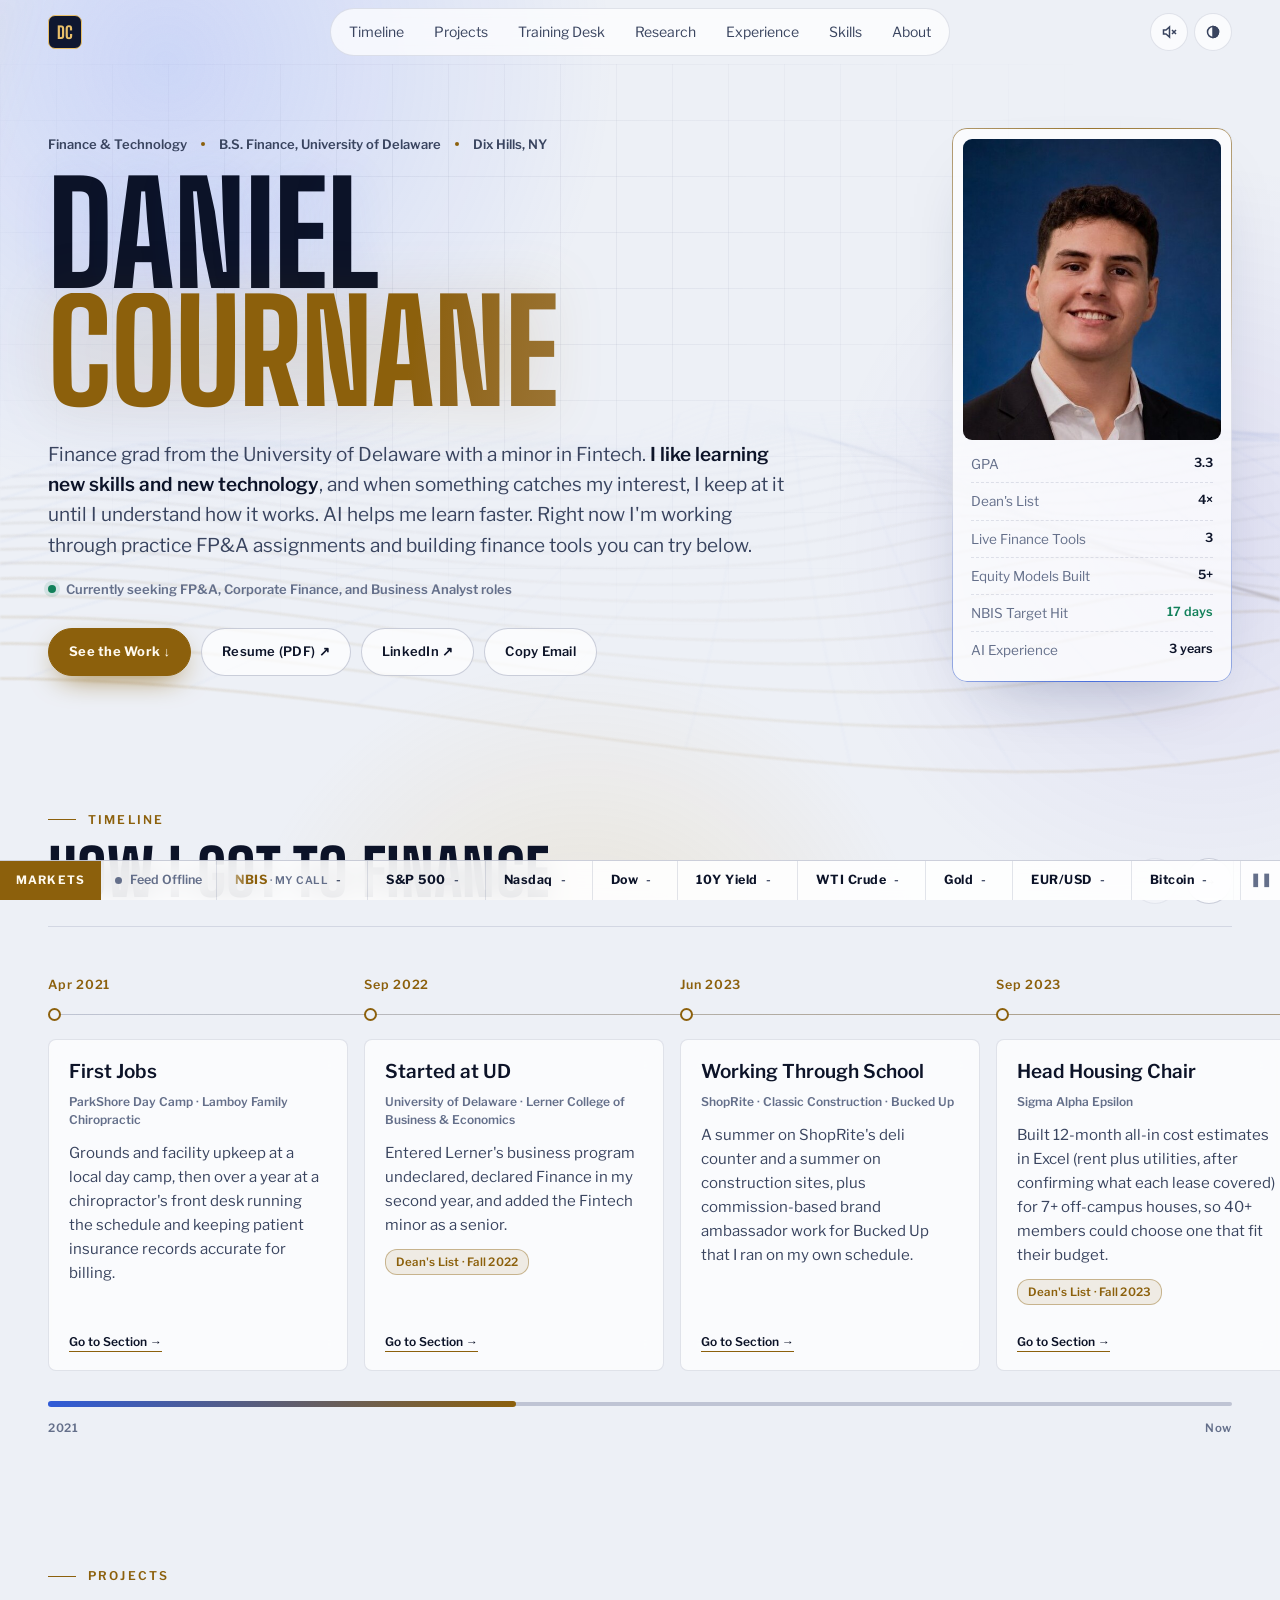
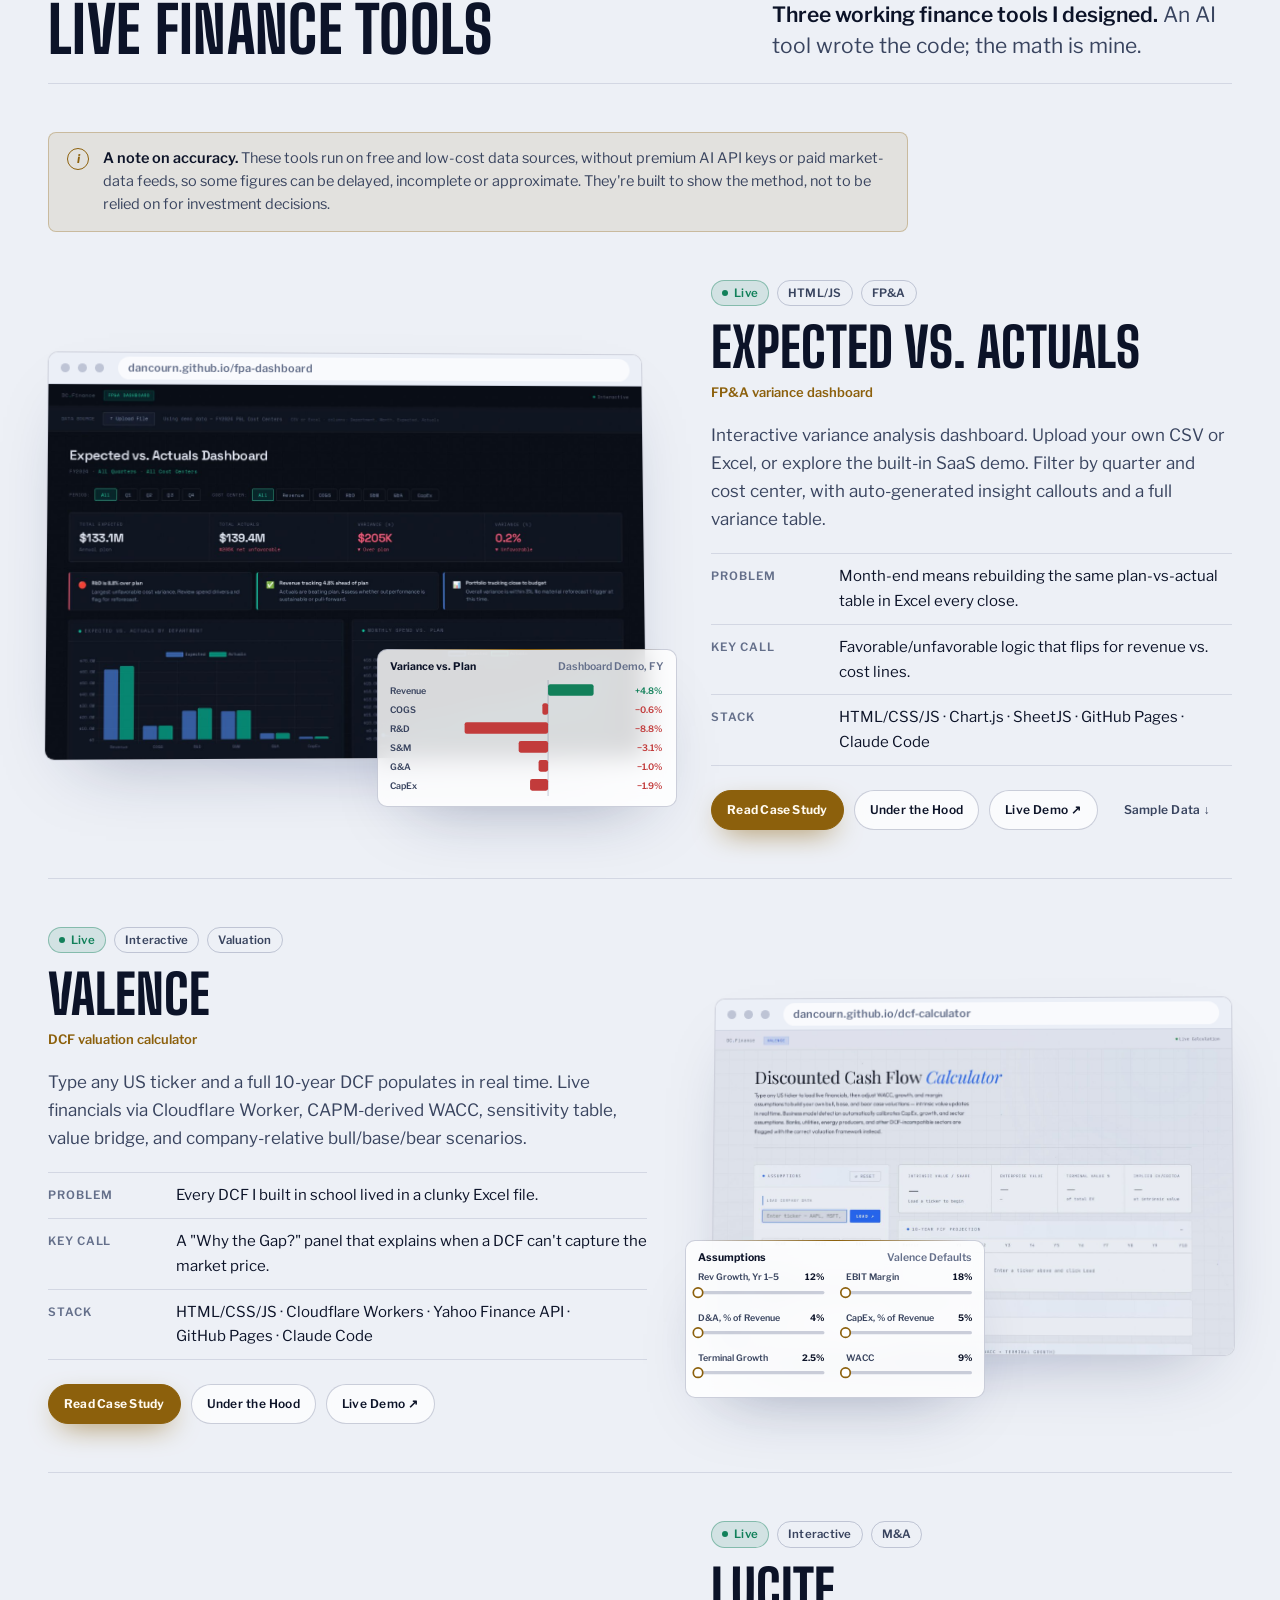
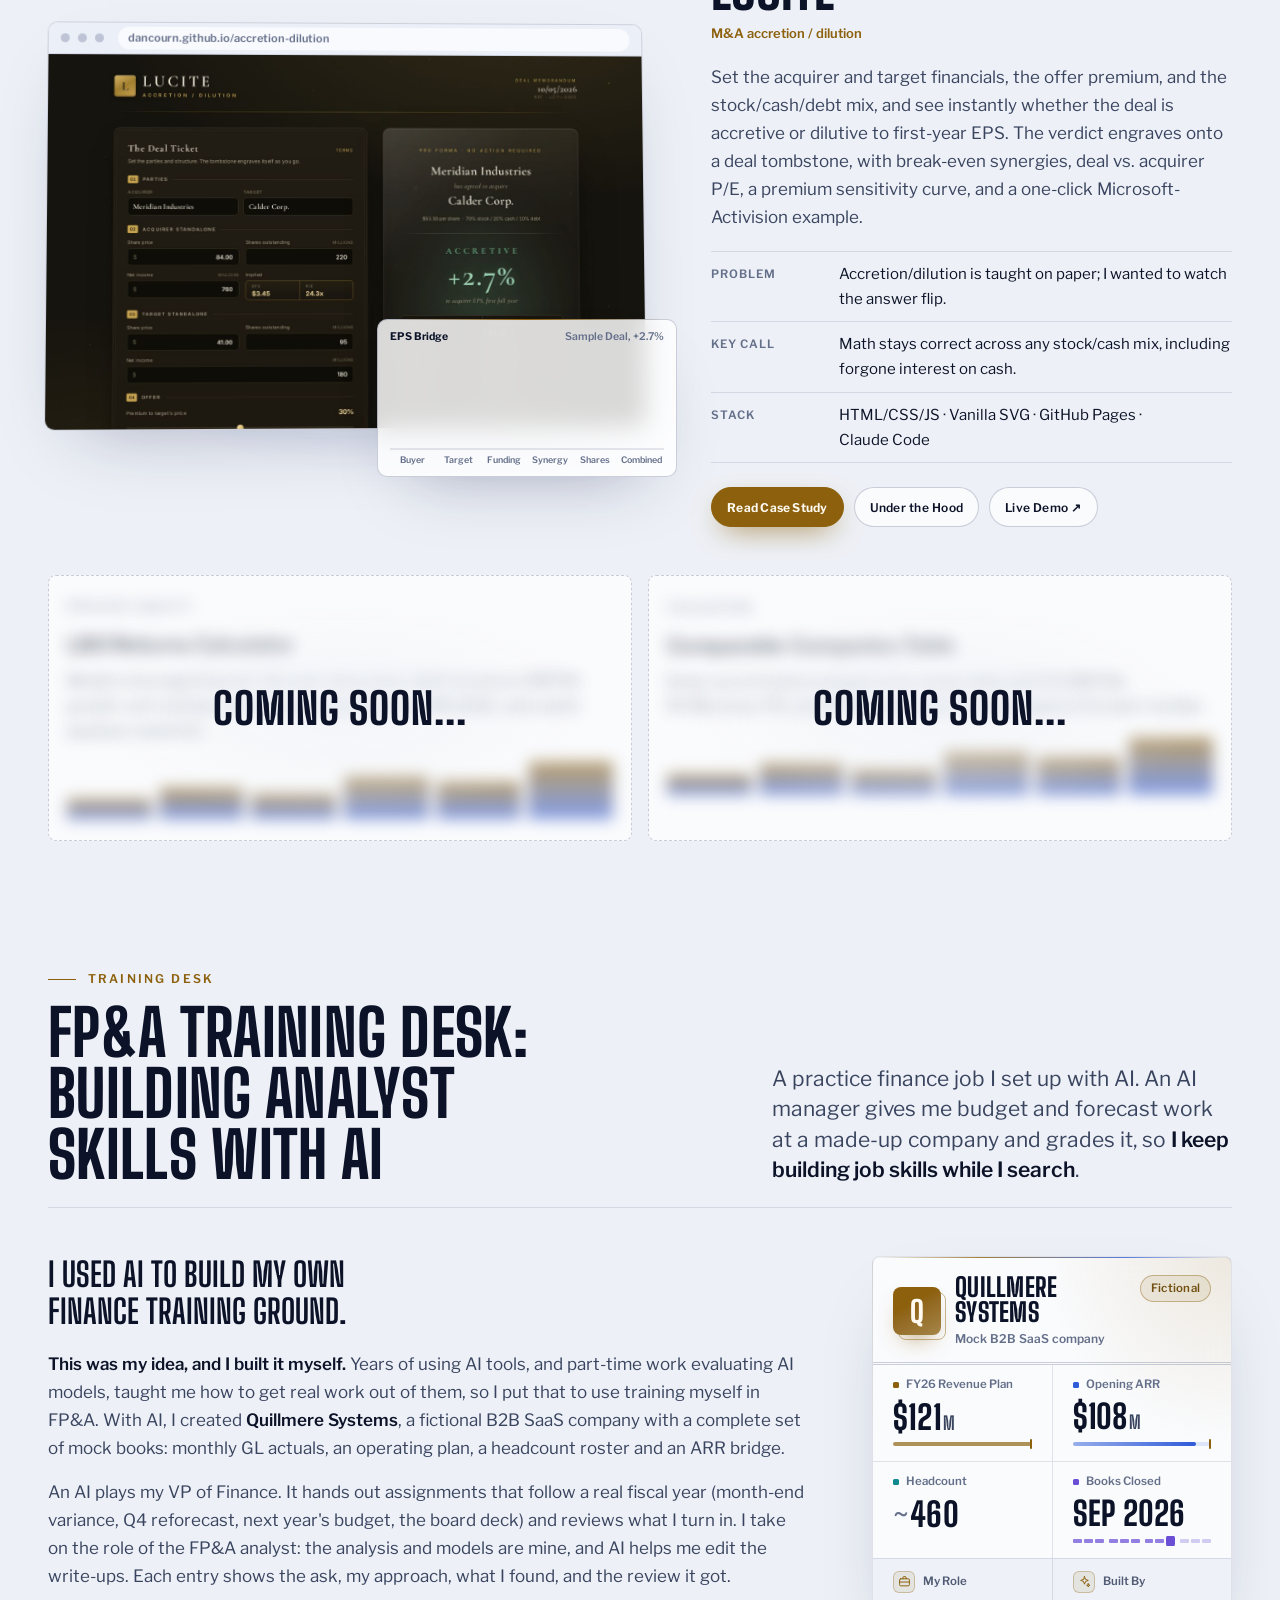
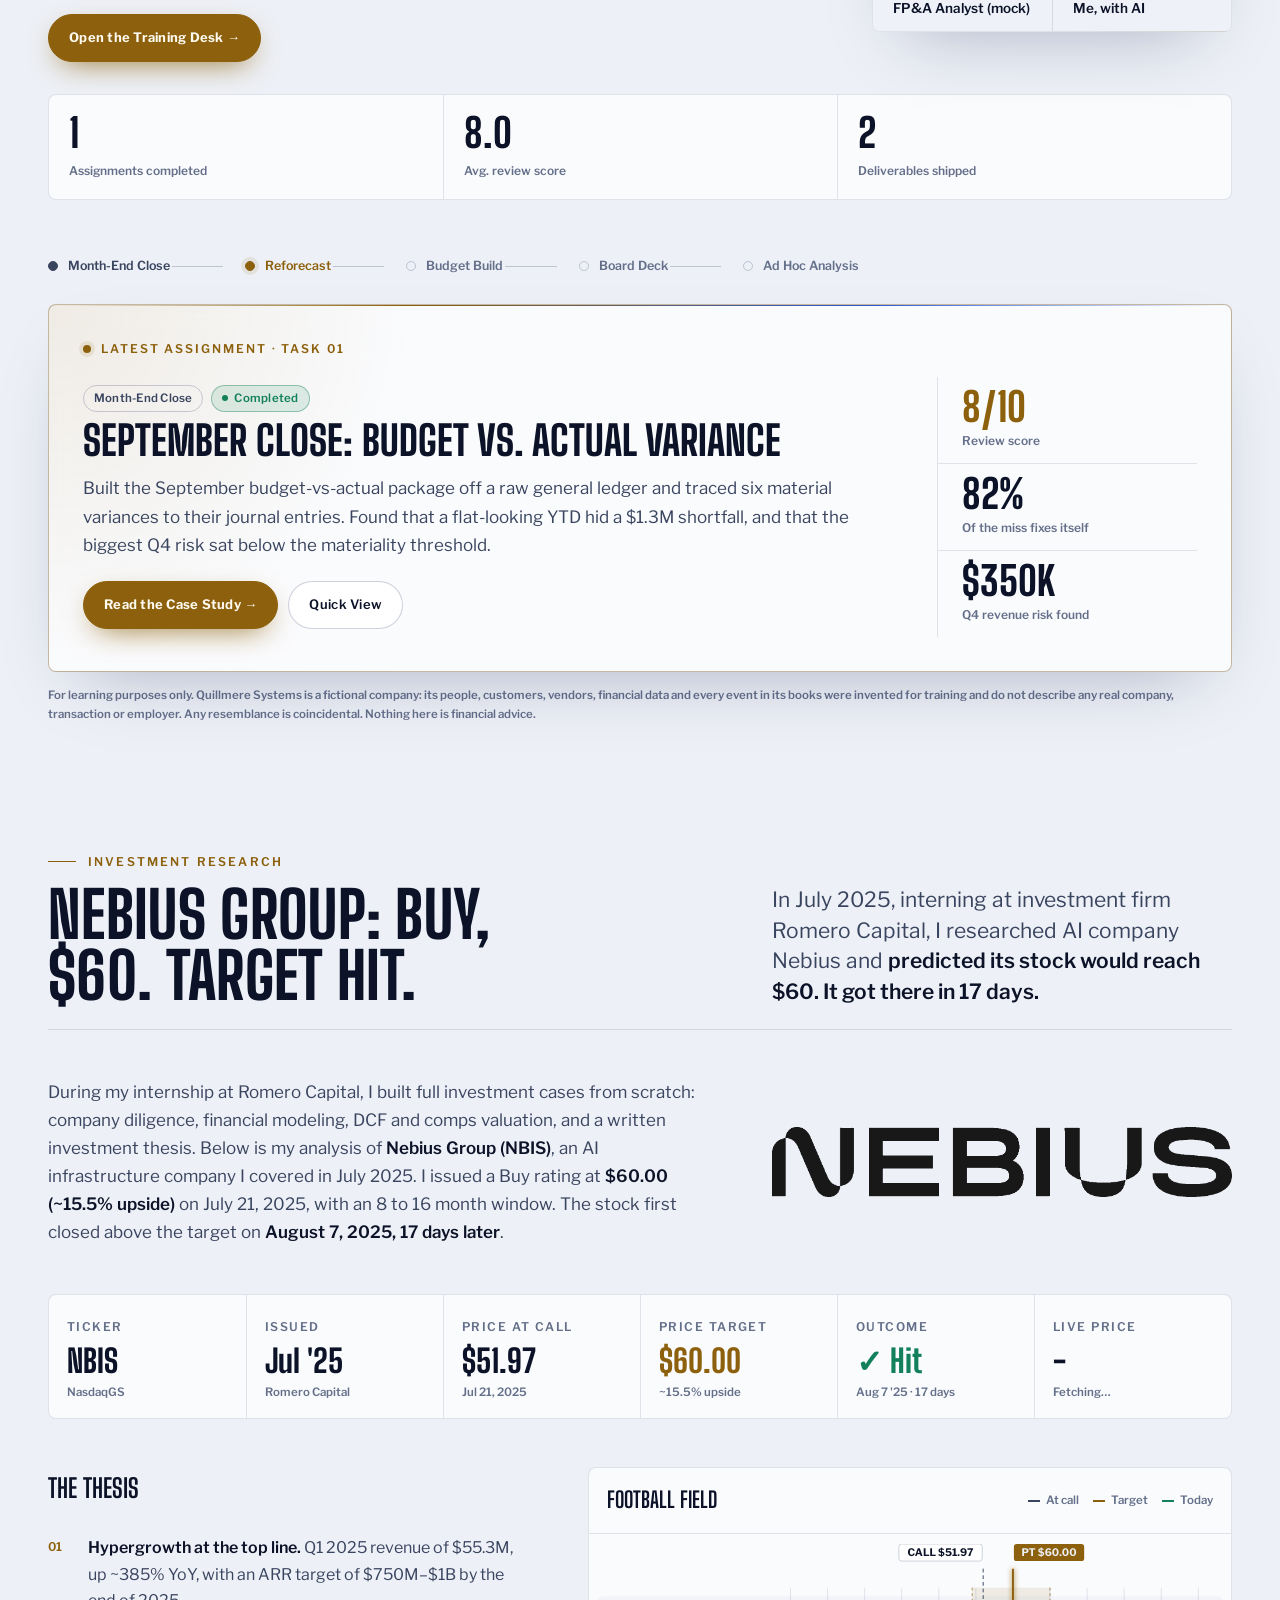
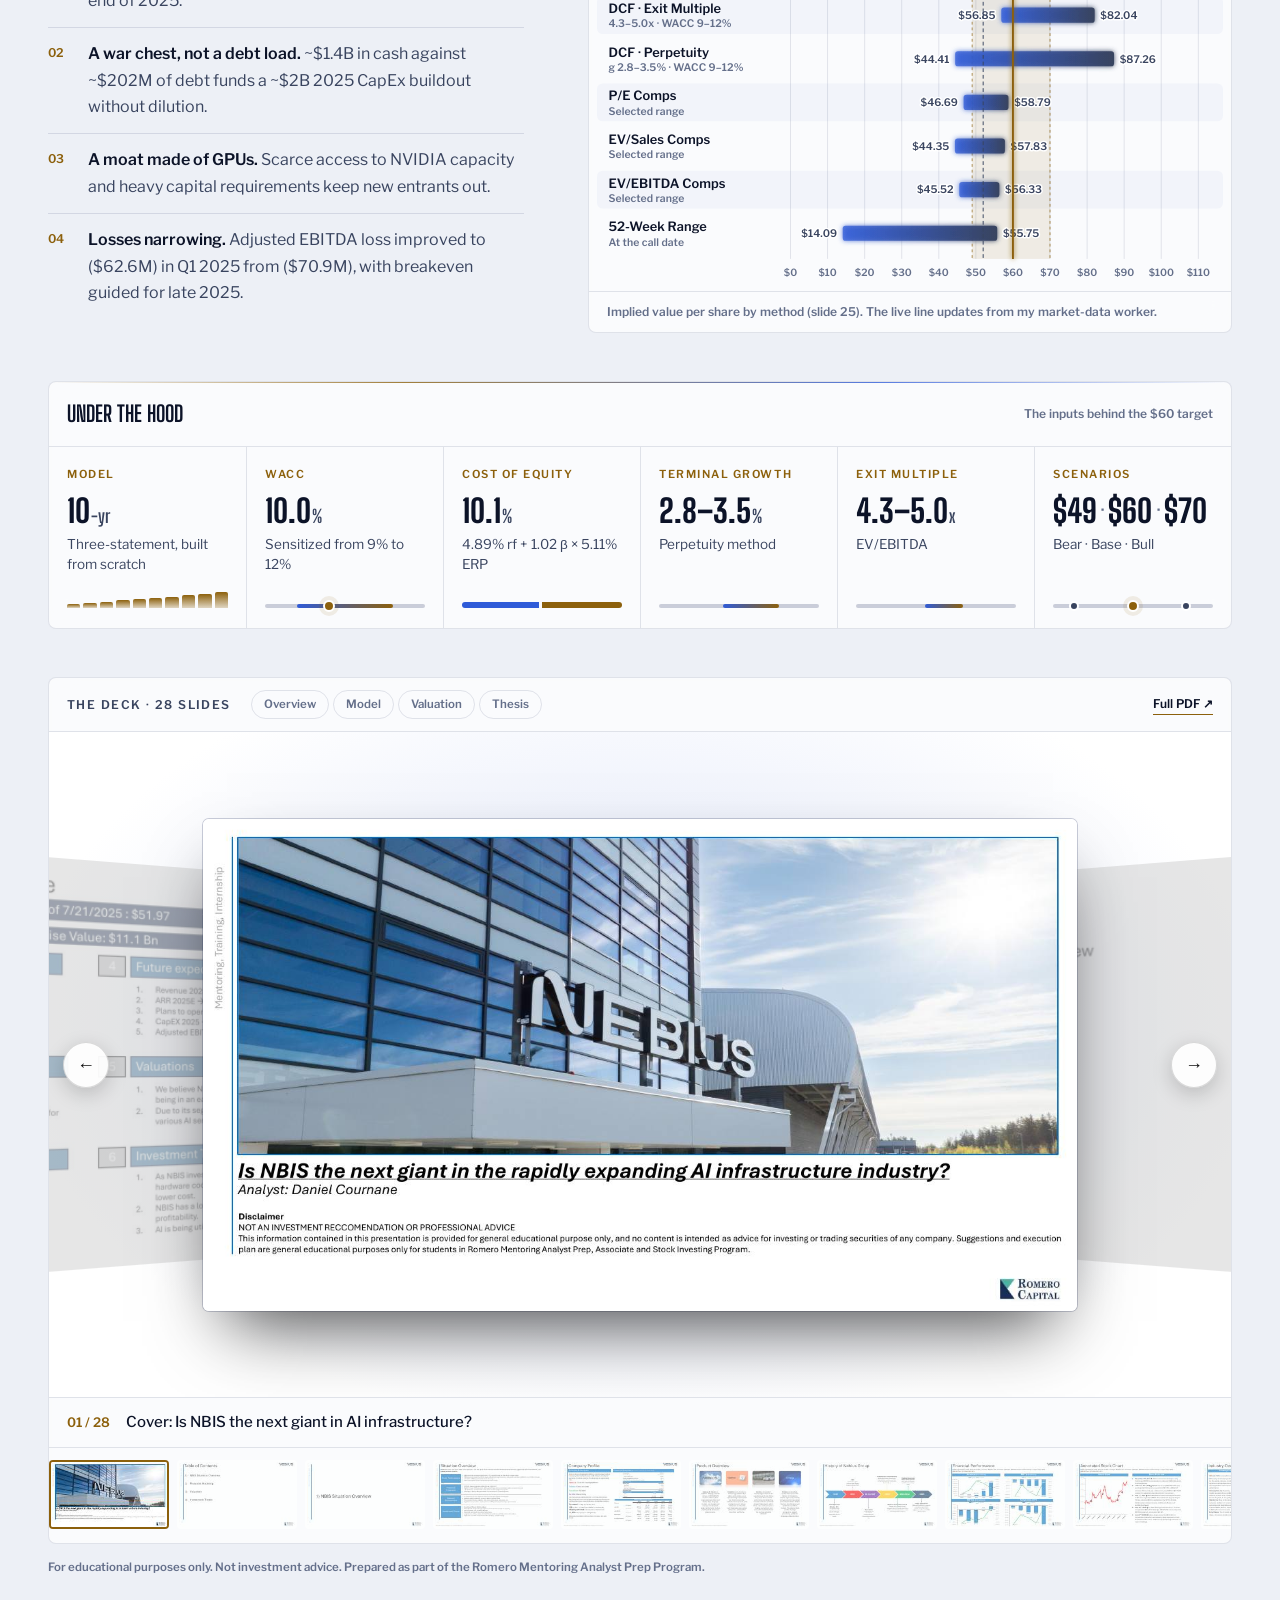
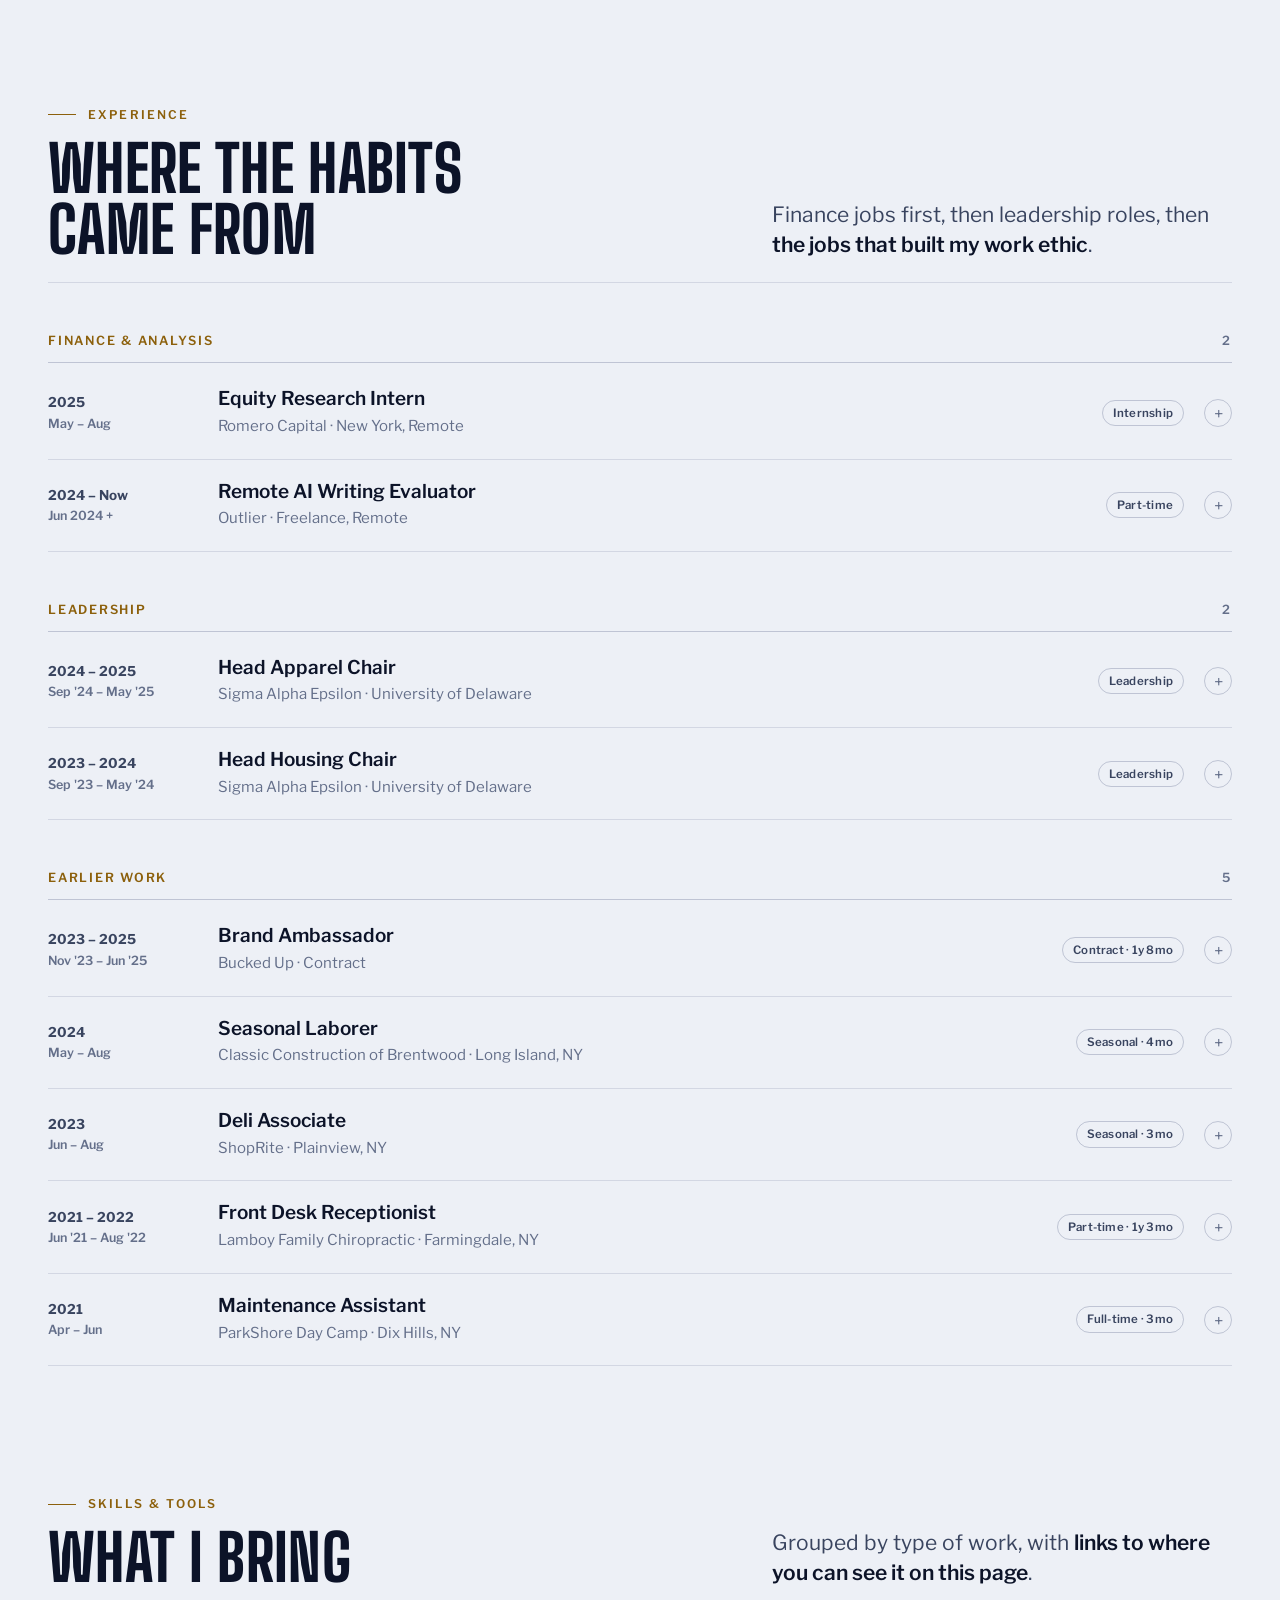
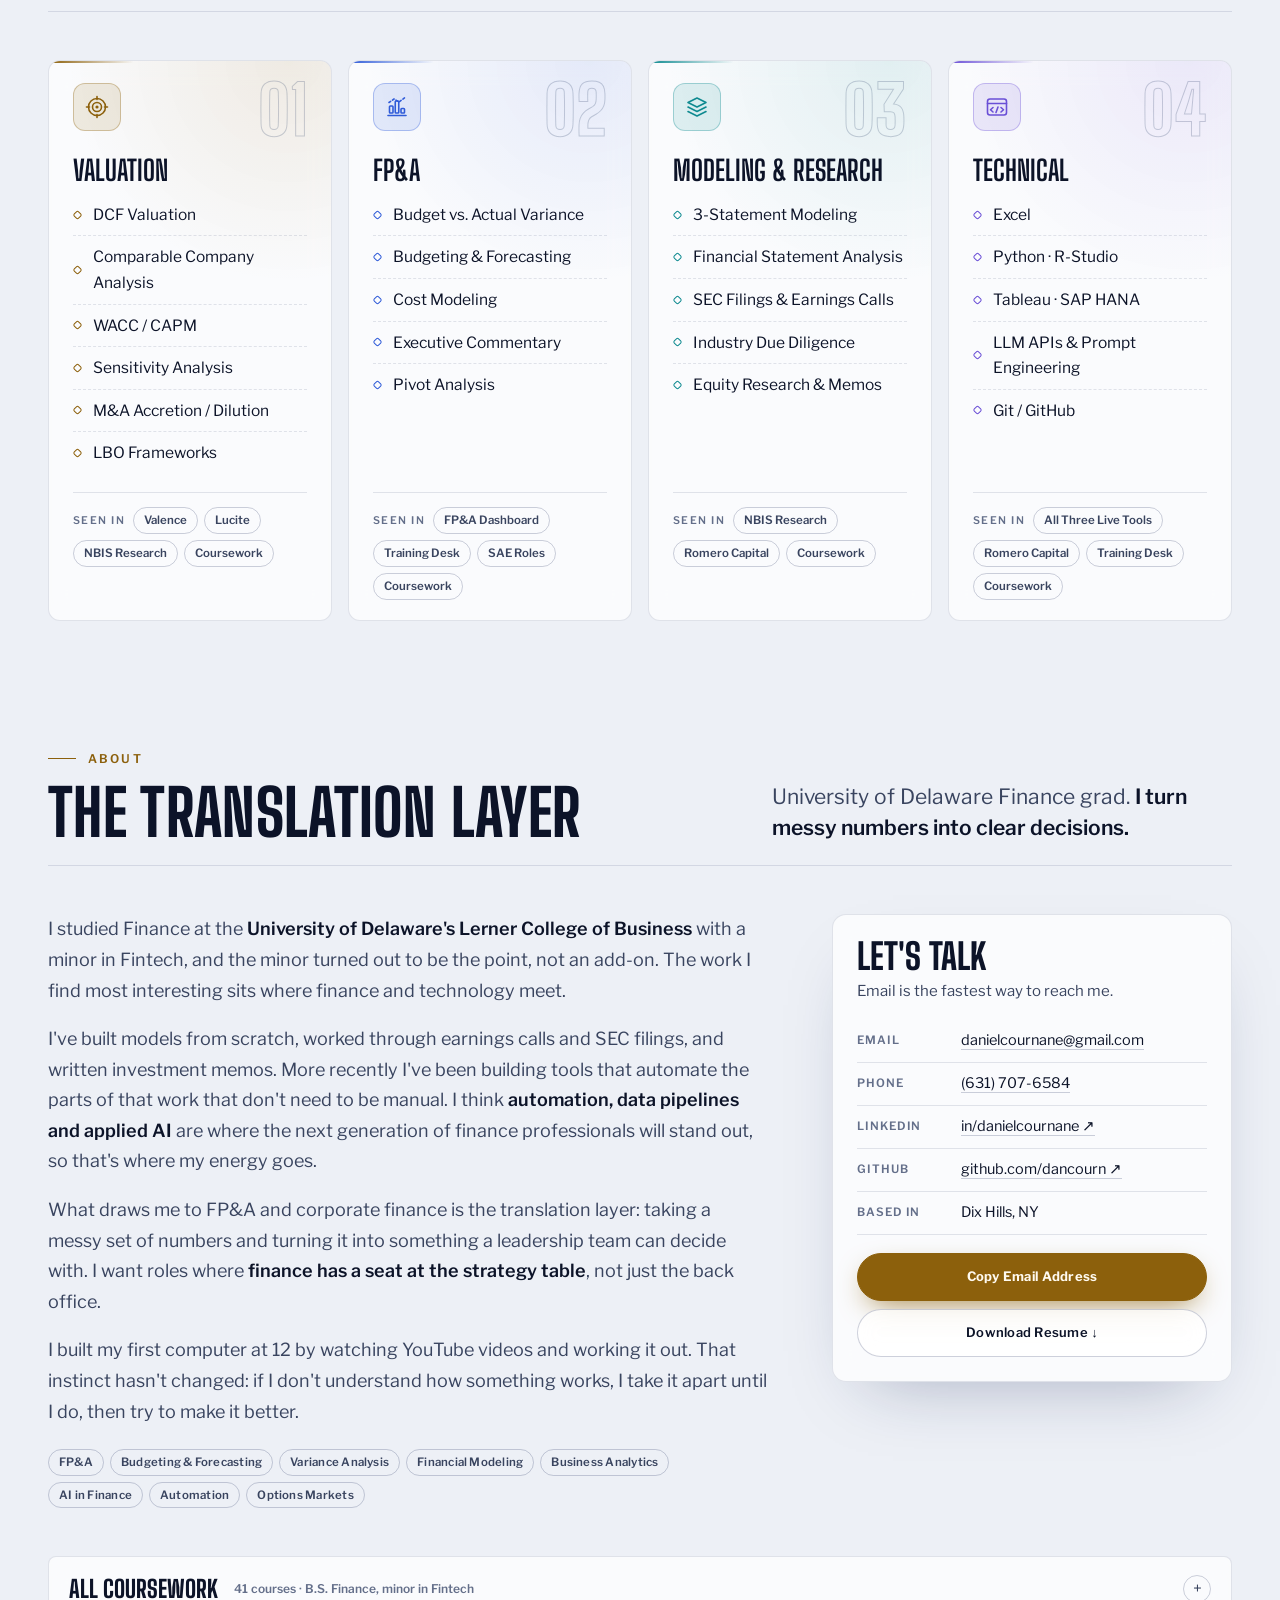
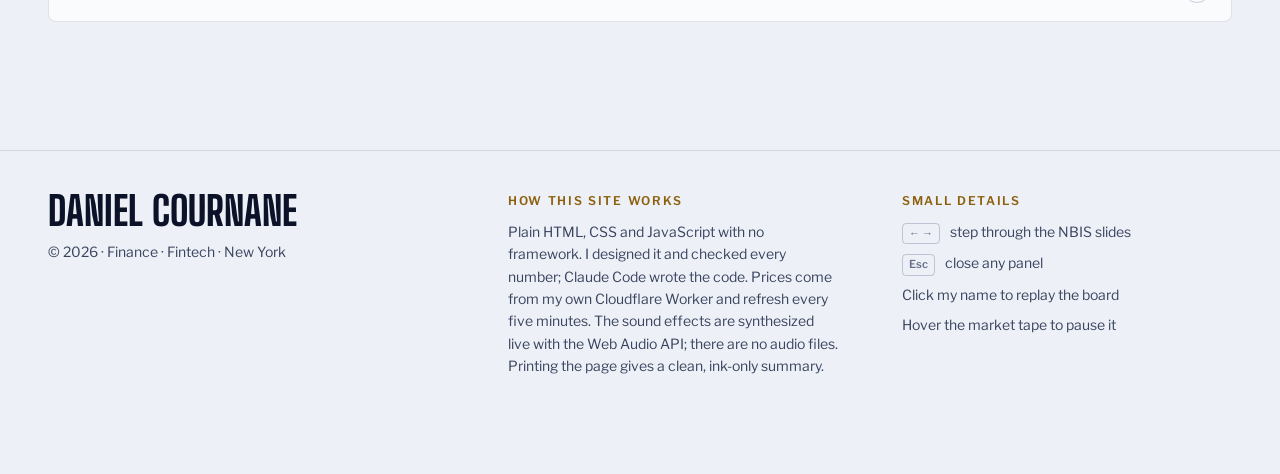
==== commit 1cb50f61: "Plain-language section descriptions at one size; shorter hero paragraph Every description beside a s" ====
--- a/index.html
+++ b/index.html
@@ -190,7 +190,7 @@
         <span class="name-line" data-text="Daniel" aria-hidden="true">Daniel</span>
         <span class="name-line" data-text="Cournane" aria-hidden="true">Cournane</span>
       </h1>
-      <p class="lede">Finance grad from the University of Delaware with a minor in Fintech. I like the overlap between finance and technology more than I like keeping them separate. Right now I'm focused on <strong>building things that show what that looks like in practice</strong>.</p>
+      <p class="lede">Finance grad from the University of Delaware with a minor in Fintech. <strong>I like learning new skills and new technology</strong>, and when something catches my interest, I keep at it until I understand how it works. AI helps me learn faster. Right now I'm working through practice FP&amp;A assignments and building finance tools you can try below.</p>
       <p class="status"><span class="live-dot"></span>Currently seeking FP&amp;A, Corporate Finance, and Business Analyst roles</p>
       <div class="ctas">
         <a class="btn btn-primary" href="#projects">See the Work ↓</a>
@@ -339,7 +339,7 @@
         <p class="eyebrow">Projects</p>
         <h2 class="section-title" id="h-projects">Live finance tools</h2>
       </div>
-      <p class="section-sub">Three tools I designed and shipped. Each one works in your browser right now, with nothing to download. I used Claude Code to write the code; the finance logic, edge cases and checks are mine.</p>
+      <p class="section-sub"><strong>Three working finance tools I designed.</strong> An AI tool wrote the code; the math is mine.</p>
     </div>
 
     <p class="notice"><span class="notice-ic" aria-hidden="true">i</span><span><strong>A note on accuracy.</strong> These tools run on free and low-cost data sources, without premium AI API keys or paid market-data feeds, so some figures can be delayed, incomplete or approximate. They're built to show the method, not to be relied on for investment decisions.</span></p>
@@ -485,7 +485,7 @@
         <p class="eyebrow">Training desk</p>
         <h2 class="section-title" id="h-journal">FP&amp;A Training Desk: Building Analyst Skills with AI</h2>
       </div>
-      <p class="section-sub">A mock FP&amp;A role I came up with and built using AI, so I can keep training in finance while I job search.</p>
+      <p class="section-sub">A practice finance job I set up with AI. An AI manager gives me budget and forecast work at a made-up company and grades it, so <strong>I keep building job skills while I search</strong>.</p>
     </div>
 
     <!-- FB_COMPANY.status 'paused': site.js turns #fbBody into a blurred "In progress" card (same look as the Coming soon cards) -->
@@ -561,7 +561,7 @@
         <p class="eyebrow">Investment research</p>
         <h2 class="section-title" id="h-research">Nebius Group: Buy, $60. Target hit.</h2>
       </div>
-      <p class="section-sub">Initiation built at Romero Capital in July 2025: diligence, a 10-year three-statement model, DCF and comps, and a written thesis across 28 slides.</p>
+      <p class="section-sub">In July 2025, interning at investment firm Romero Capital, I researched AI company Nebius and <strong>predicted its stock would reach $60. It got there in 17 days.</strong></p>
     </div>
 
     <div class="rs-top">
@@ -673,7 +673,7 @@
         <p class="eyebrow">Experience</p>
         <h2 class="section-title" id="h-exp">Where the habits came from</h2>
       </div>
-      <p class="section-sub">Finance roles first, then leadership, then the jobs that taught me to show up. Open any role for the detail.</p>
+      <p class="section-sub">Finance jobs first, then leadership roles, then <strong>the jobs that built my work ethic</strong>.</p>
     </div>
 
     <div class="xp-group">
@@ -863,7 +863,7 @@
         <p class="eyebrow">Skills &amp; tools</p>
         <h2 class="section-title" id="h-skills">What I bring</h2>
       </div>
-      <p class="section-sub">Grouped by the work they support, with where on this page you can see each one used.</p>
+      <p class="section-sub">Grouped by type of work, with <strong>links to where you can see it on this page</strong>.</p>
     </div>
     <div class="skill-grid">
       <article class="skill-card" style="--tint: var(--accent)">
@@ -914,7 +914,7 @@
         <p class="eyebrow">About</p>
         <h2 class="section-title" id="h-about">The translation layer</h2>
       </div>
-      <p class="section-sub">B.S. Finance, Minor in Fintech. University of Delaware, Lerner College of Business &amp; Economics, 2026.</p>
+      <p class="section-sub">University of Delaware Finance grad. <strong>I turn messy numbers into clear decisions.</strong></p>
     </div>
     <div class="about-grid">
       <div class="about-text">
--- a/site.css
+++ b/site.css
@@ -370,11 +370,14 @@
 
 /* ───────── sections ───────── */
 .section { padding-block: var(--sp-section) 0; }
-.section-head { display: grid; grid-template-columns: minmax(0, 1fr) minmax(0, 420px); gap: 20px var(--sp-col); align-items: end; margin-bottom: var(--sp-block); padding-bottom: 22px; border-bottom: 1px solid var(--line); }
+.section-head { display: grid; grid-template-columns: minmax(0, 1fr) minmax(0, 460px); gap: 20px var(--sp-col); align-items: end; margin-bottom: var(--sp-block); padding-bottom: 22px; border-bottom: 1px solid var(--line); }
 .eyebrow { display: flex; align-items: center; gap: 12px; margin: 0 0 14px; font-family: var(--body); font-weight: 600; font-size: 12px; letter-spacing: 0.18em; text-transform: uppercase; color: var(--accent); }
 .eyebrow::before { content: ""; width: 28px; height: 1px; background: currentColor; }
 .section-title { margin: 0; font-family: var(--display); font-weight: 800; font-size: var(--fs-2xl); line-height: 0.95; text-transform: uppercase; letter-spacing: 0.005em; text-wrap: balance; }
-.section-sub { margin: 0; color: var(--fg-2); font-size: 16px; line-height: 1.6; }
+/* One size for every description. It scales with the title (5.2vw vs 1.7vw, both topping out near 1235px wide), so
+   copy written to 2 lines beside a one-line title, or 4 beside a two-line title, spans the title's height. */
+.section-sub { margin: 0; color: var(--fg-2); font-size: clamp(18px, 1.7vw, 21px); line-height: 1.45; text-wrap: pretty; }
+.section-sub strong { color: var(--fg); font-weight: 600; }
 
 /* ───────── timeline ───────── */
 .path { padding-block: clamp(56px, 7vw, 96px) 0; }
@@ -573,7 +576,7 @@
 
 /* ───────── research ───────── */
 /* the logo column mirrors .section-head's right column, so the wordmark lines up under the subtitle */
-.rs-top { display: grid; grid-template-columns: minmax(0, 1fr) minmax(0, 420px); gap: var(--sp-block) var(--sp-col); align-items: center; }
+.rs-top { display: grid; grid-template-columns: minmax(0, 1fr) minmax(0, 460px); gap: var(--sp-block) var(--sp-col); align-items: center; }
 .rs-top p { margin: 0; max-width: 66ch; color: var(--fg-2); }
 .rs-top strong { color: var(--fg); font-weight: 600; }
 .nebius { width: 100%; justify-self: center; filter: var(--logo-filter); opacity: 0.9; }
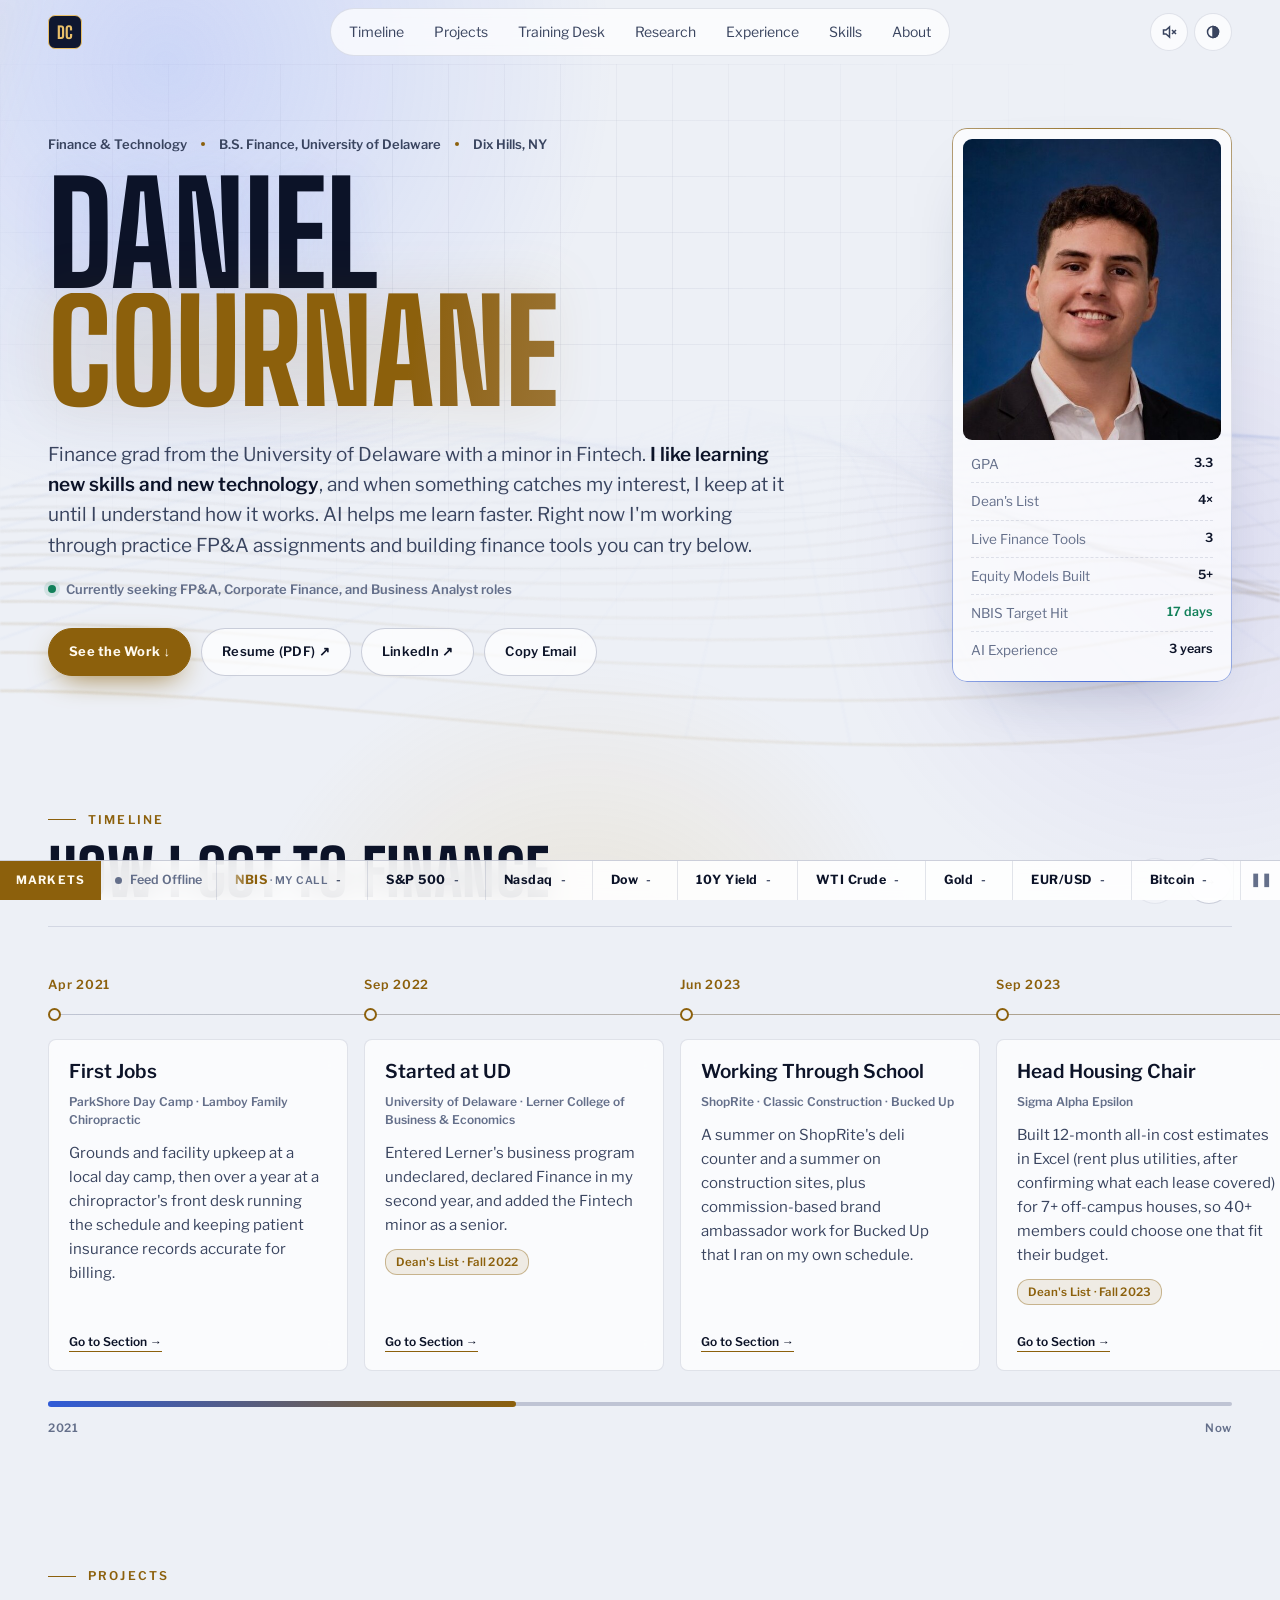
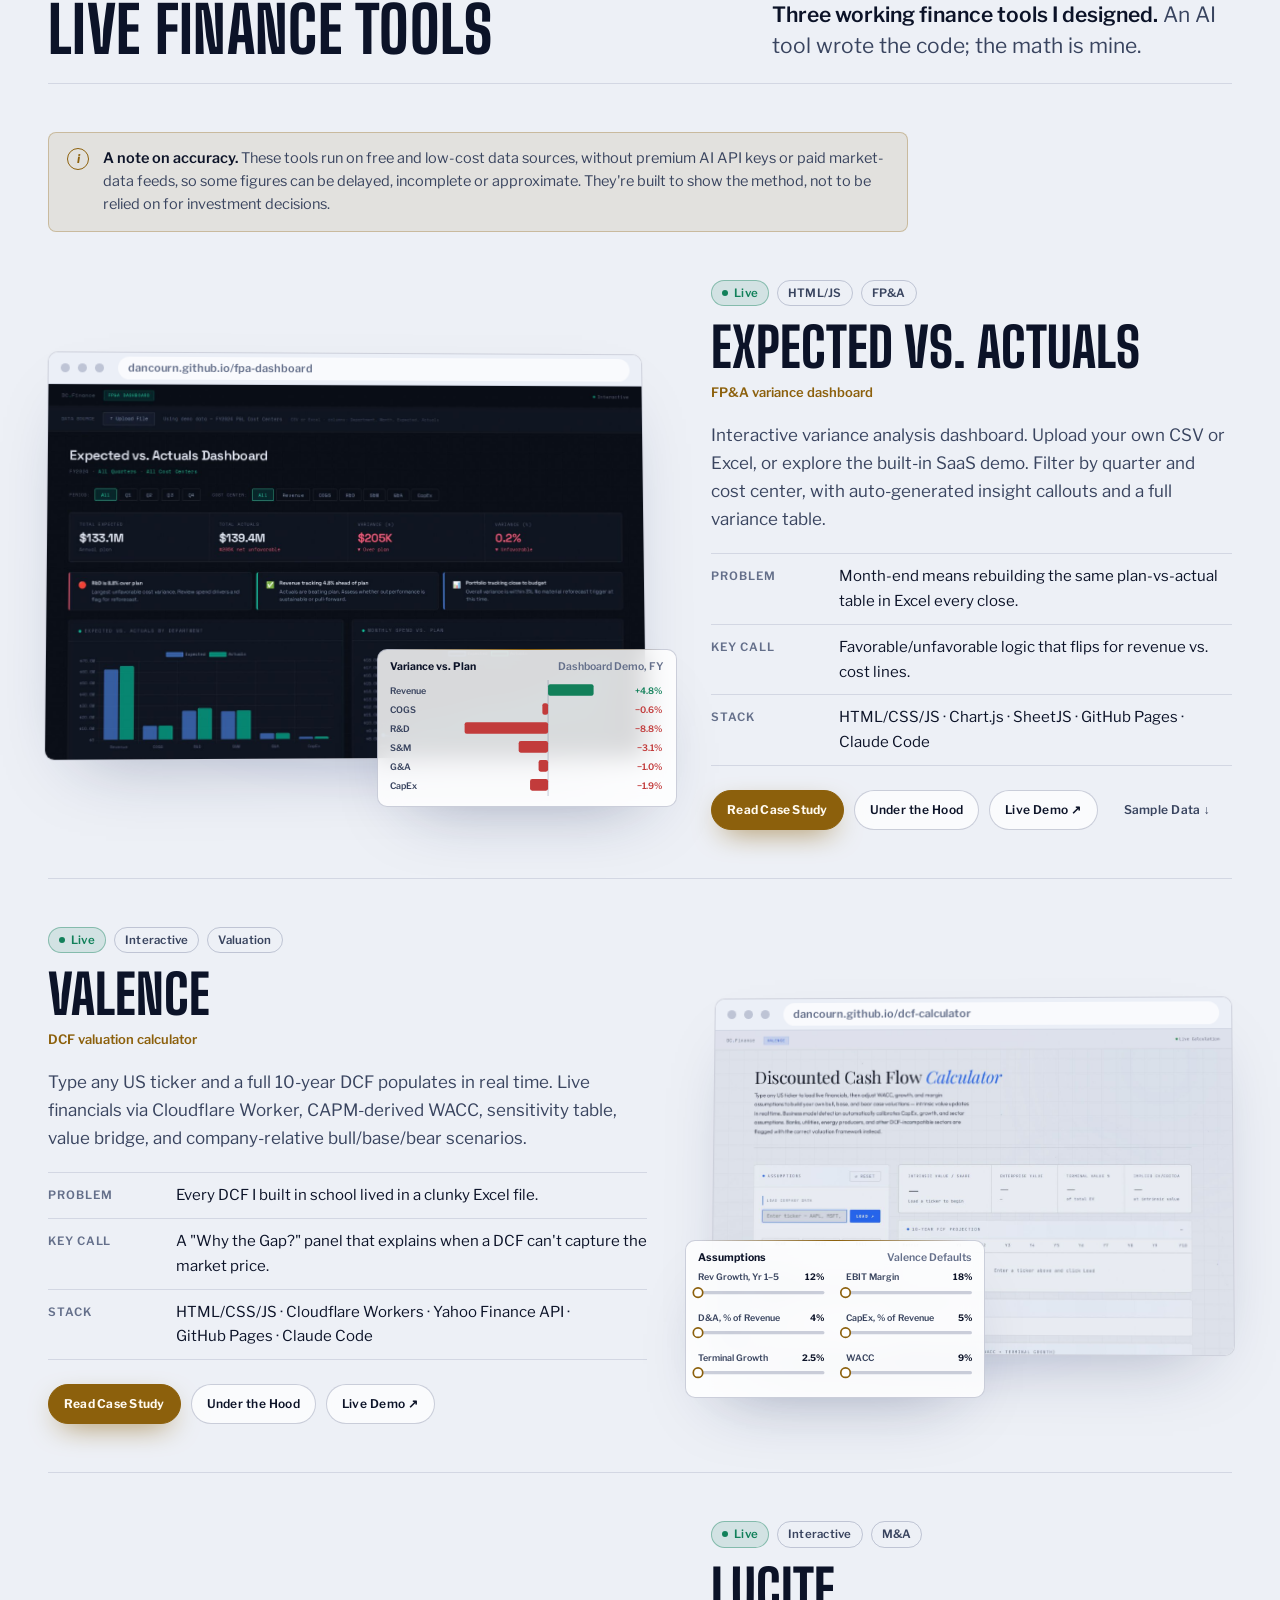
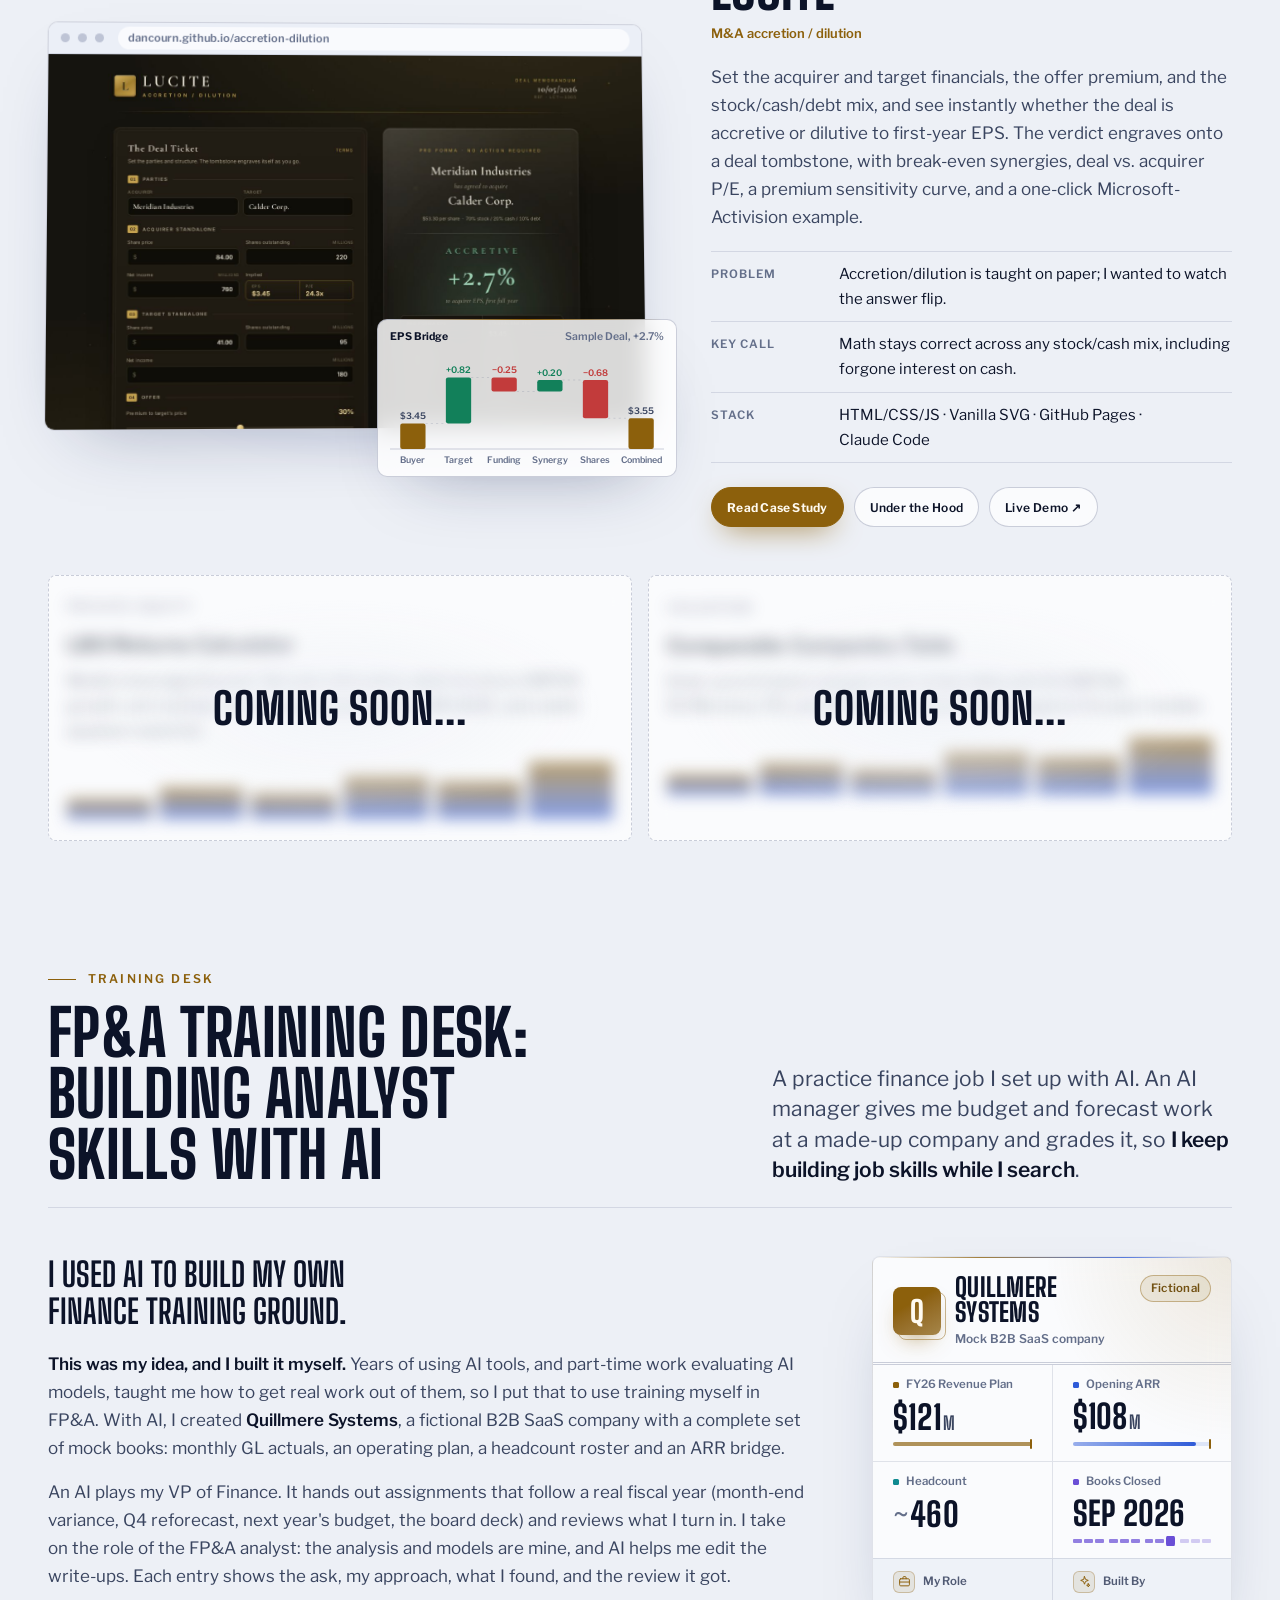
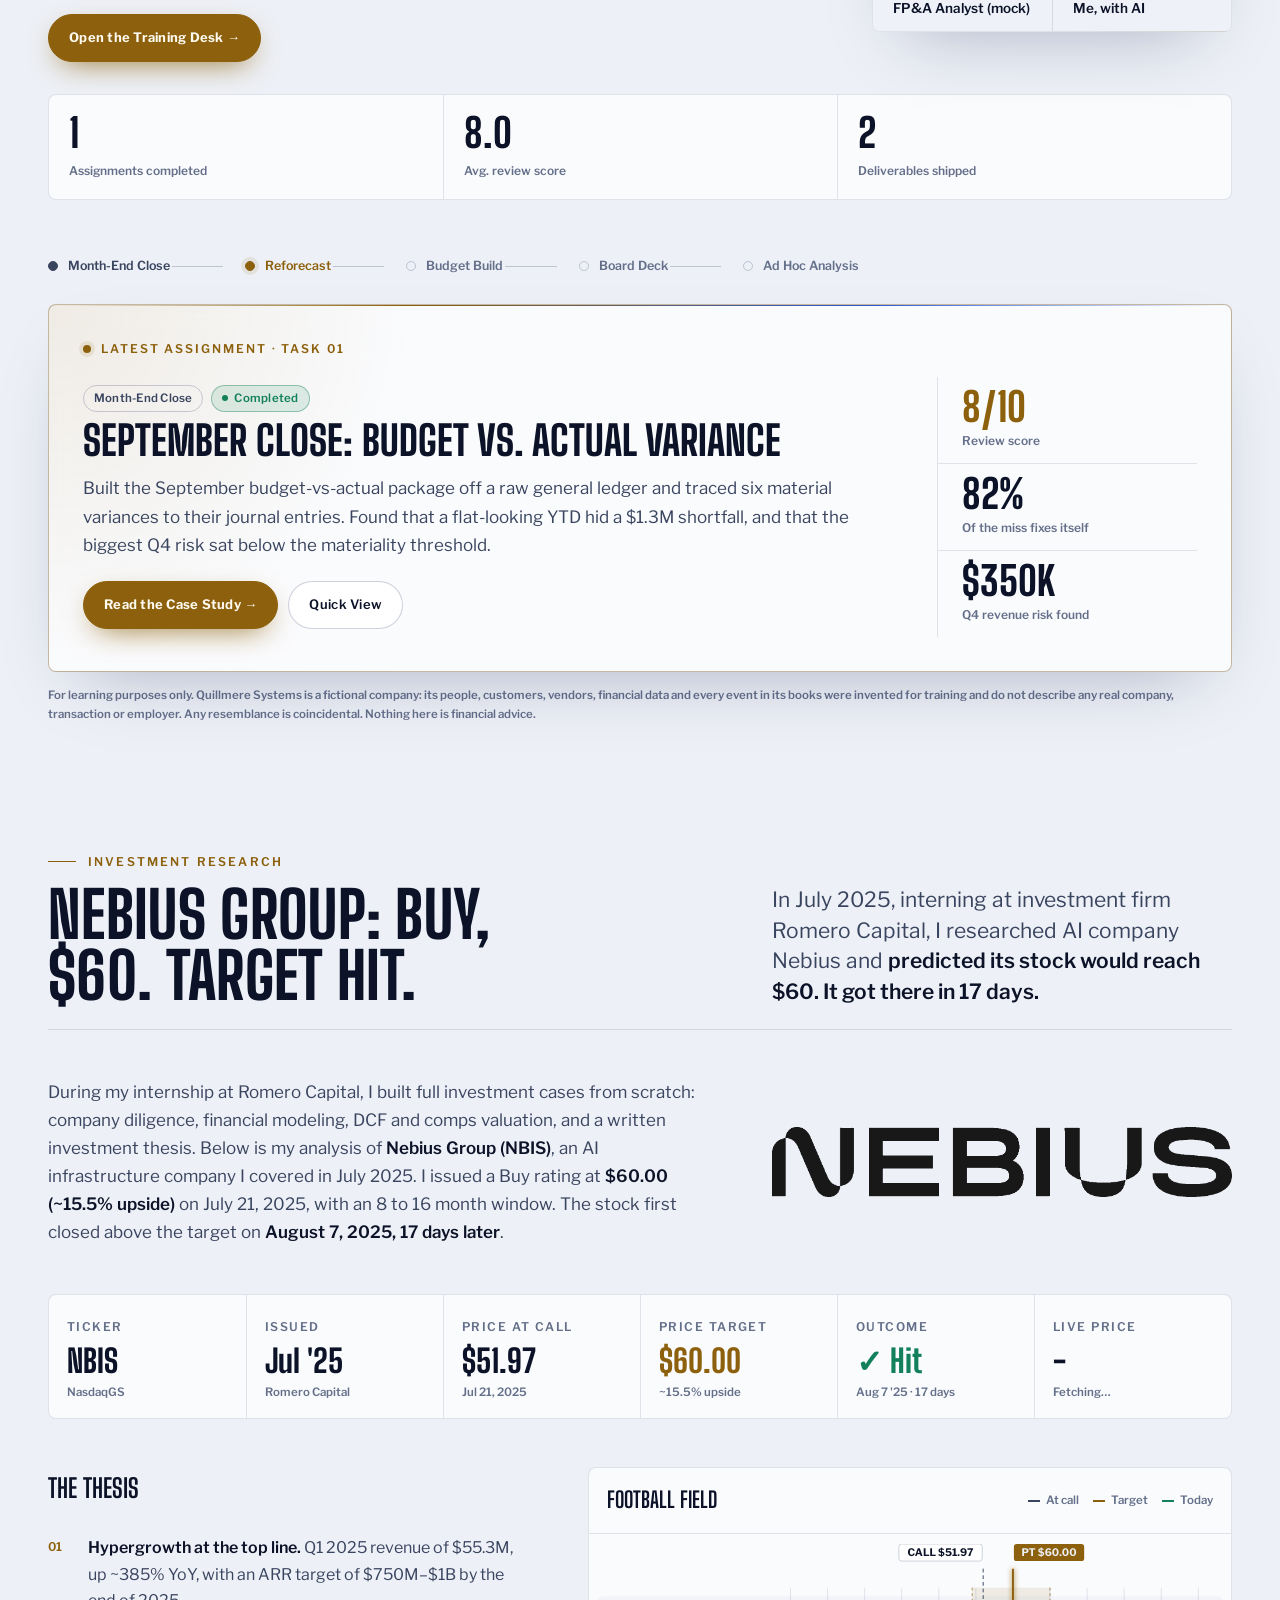
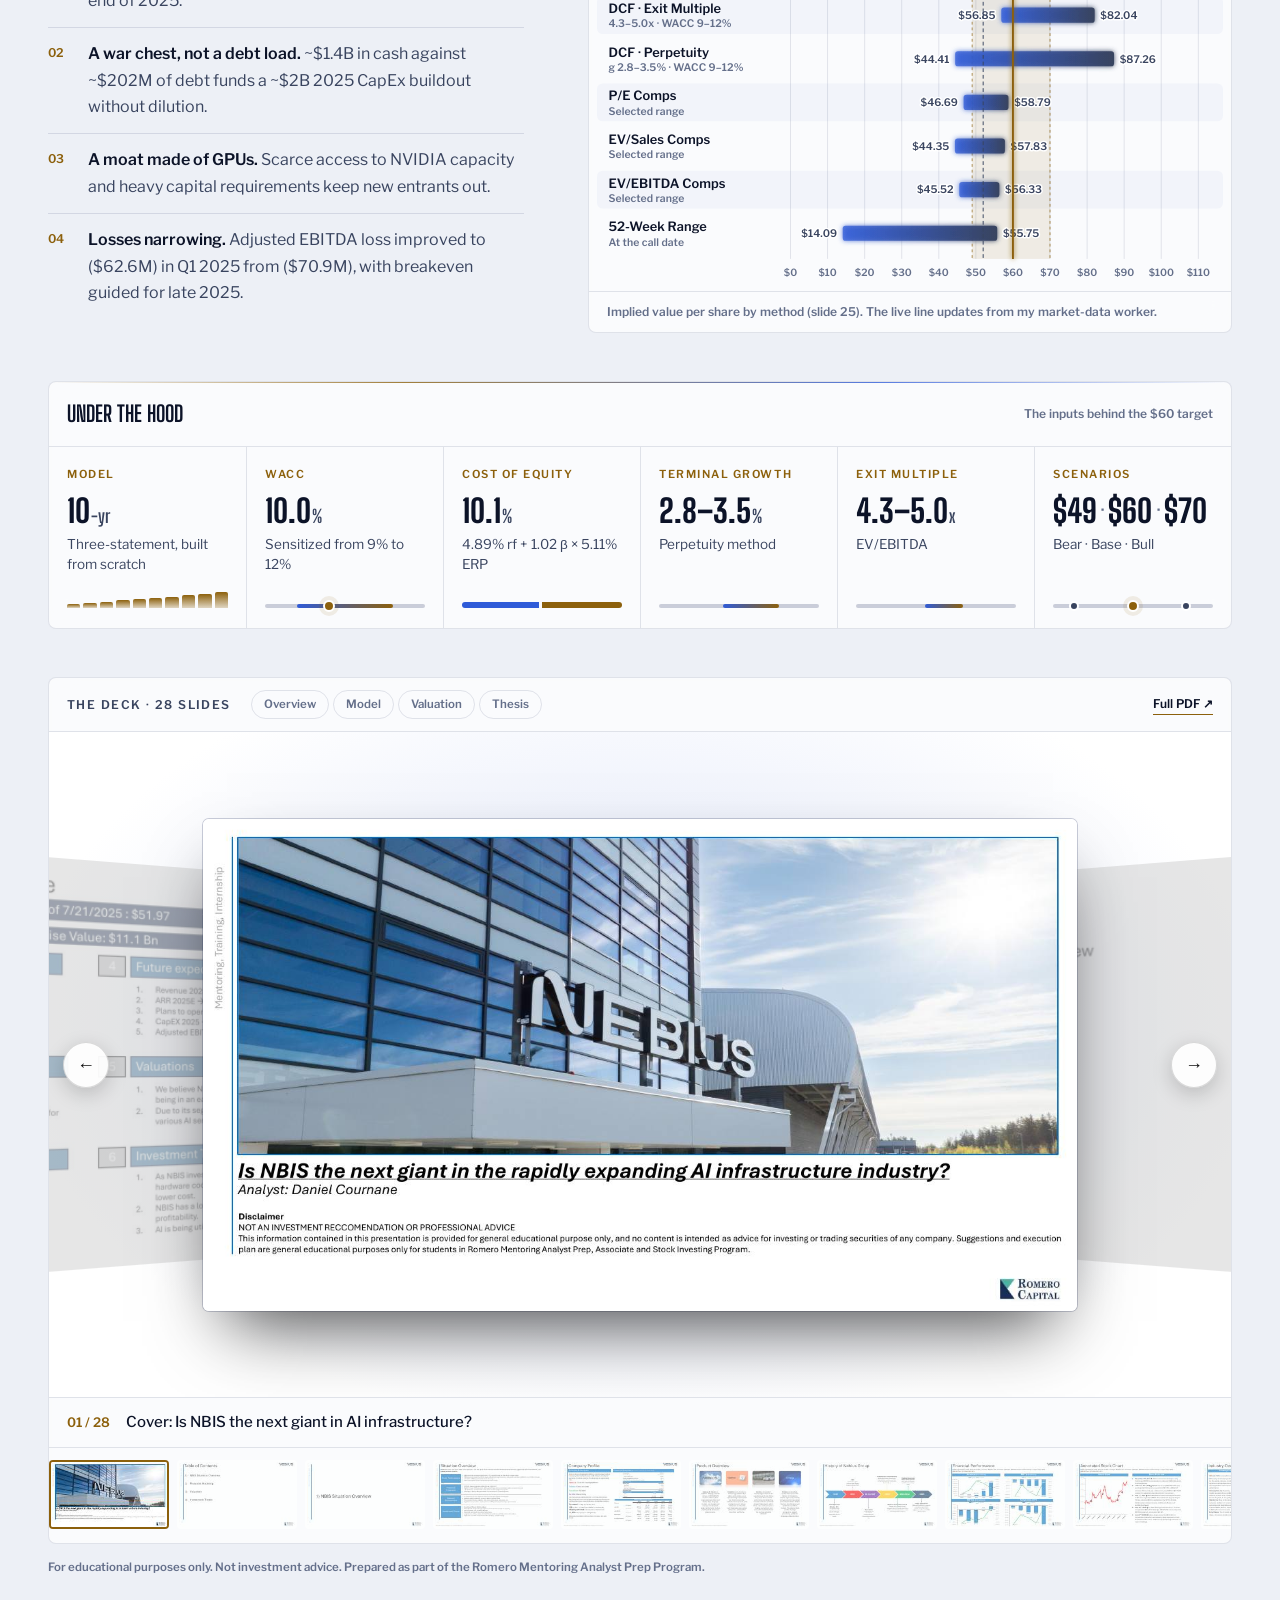
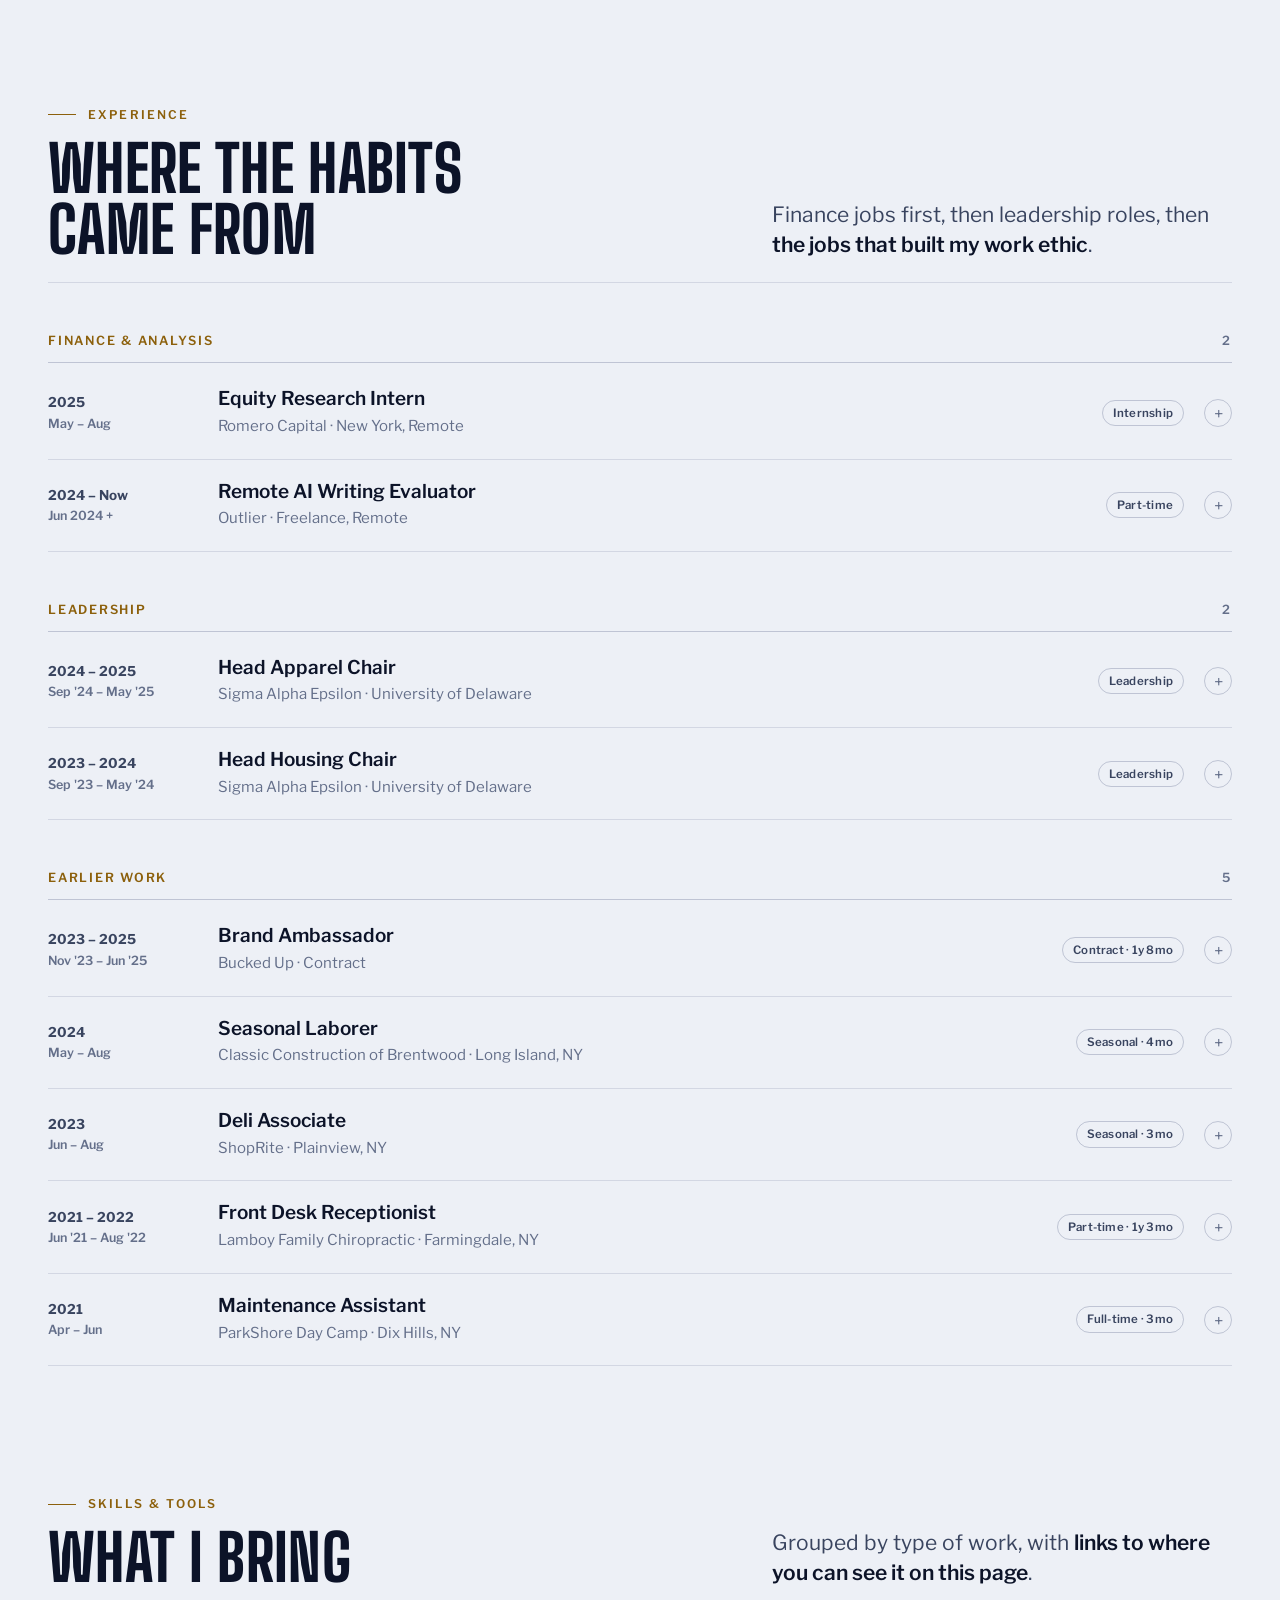
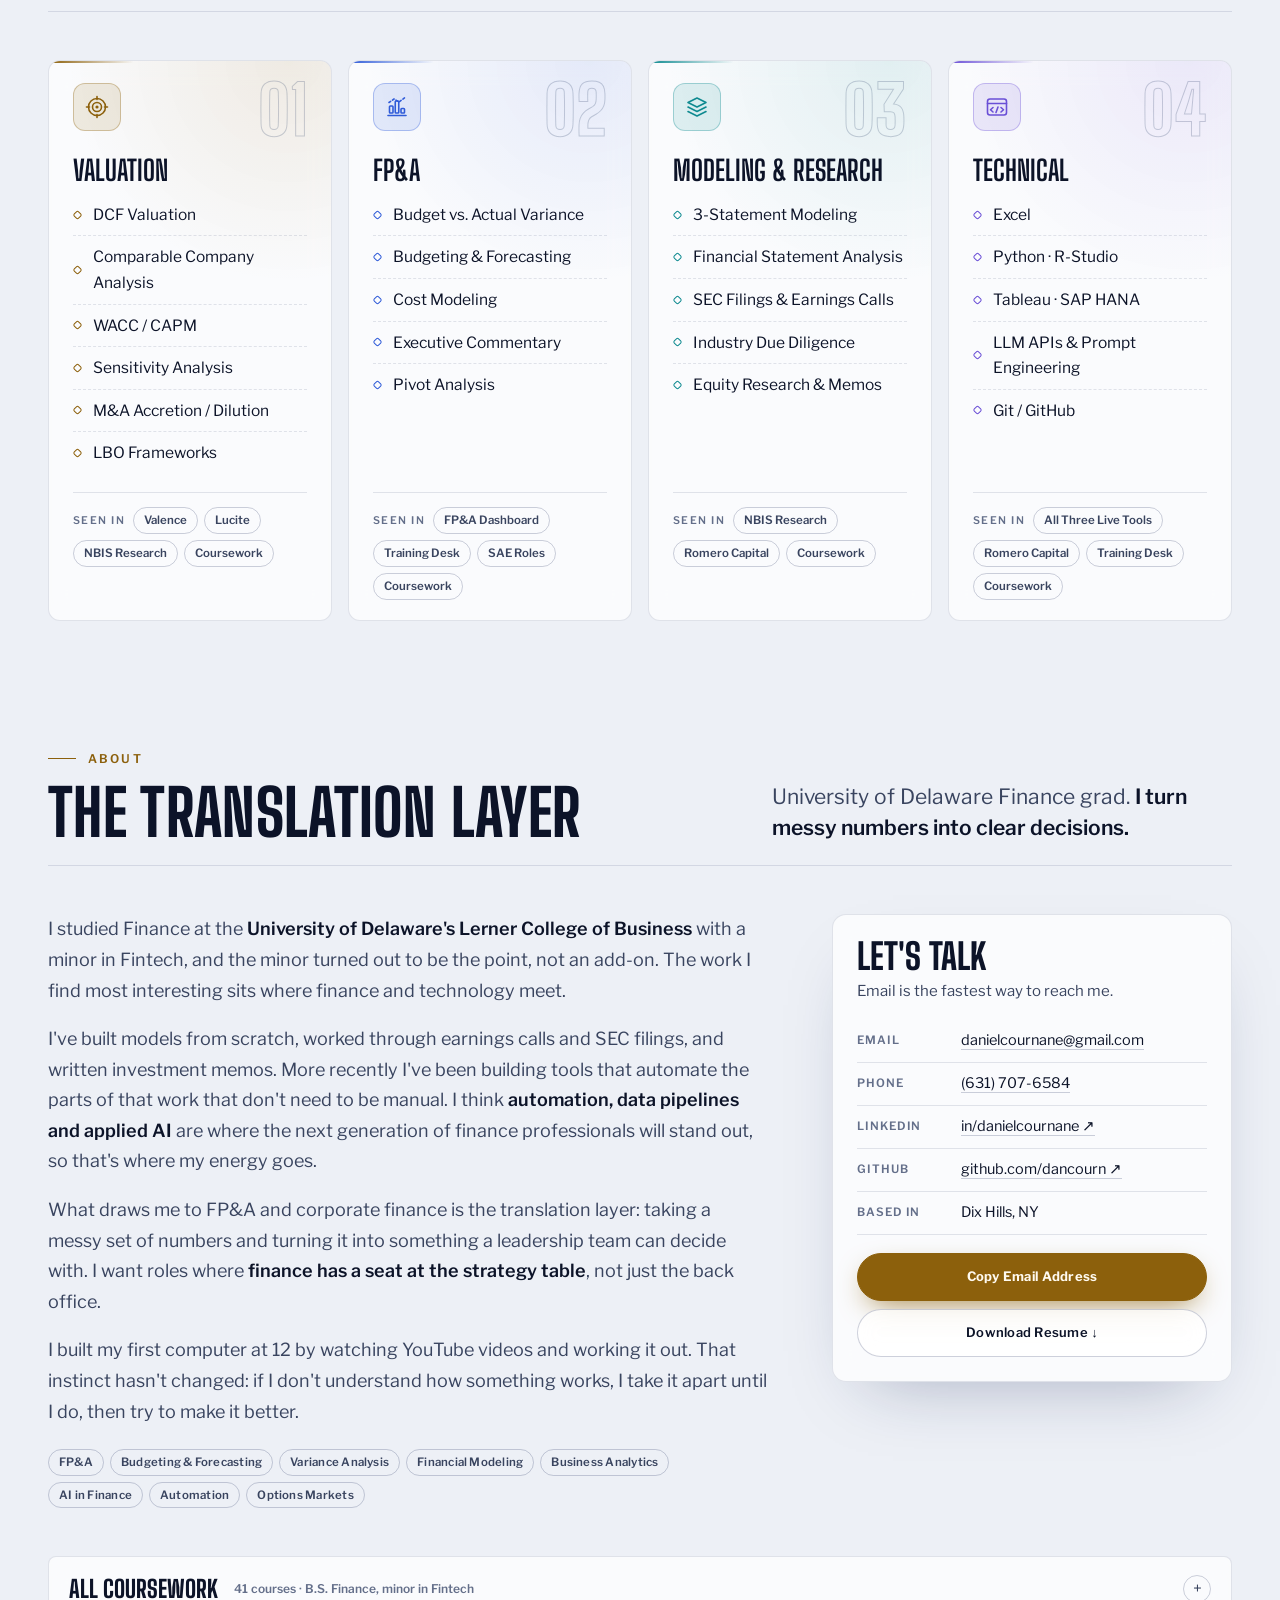
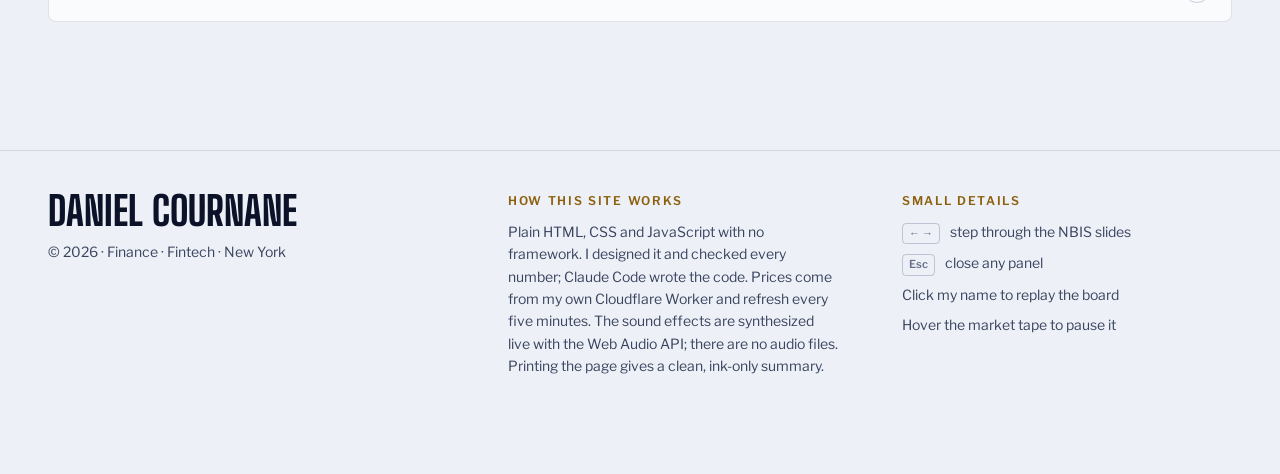
==== commit 72a43c57: "Load with one uniform fade instead of the header text shuffle The name and the six stats no longer s" ====
--- a/index.html
+++ b/index.html
@@ -127,6 +127,13 @@
 <script>
   /* apply a saved theme before first paint so there is no flash */
   try { var t = localStorage.getItem('dc-theme'); if (t === 'light' || t === 'dark') document.documentElement.setAttribute('data-theme', t); } catch (e) {}
+  /* the whole page fades in once, as one piece, when both fonts are in (1 s at most), so nothing swaps font in view */
+  (function (d) {
+    var done = false, show = function () { if (done) return; done = true; requestAnimationFrame(function () { requestAnimationFrame(function () { d.classList.remove('is-loading'); }); }); };
+    d.classList.add('is-loading');
+    setTimeout(show, 1000);
+    try { Promise.all([document.fonts.load('800 1em "Big Shoulders Display"'), document.fonts.load('1em "Libre Franklin"')]).then(show, show); } catch (e) { show(); }
+  })(document.documentElement);
 </script>
 </head>
 <body>
--- a/site.css
+++ b/site.css
@@ -145,7 +145,11 @@
   -webkit-font-smoothing: antialiased;
   text-rendering: optimizeLegibility;
   overflow-x: clip;
-}
+  transition: opacity 0.6s var(--ease);
+}
+/* load: the whole page fades in once, as one piece (the inline script in each page's head sets and clears
+   .is-loading). Opacity only: one cheap composite, and fixed layers stay fixed. Without JS nothing is hidden. */
+.is-loading body { opacity: 0; }
 img { max-width: 100%; height: auto; display: block; }
 a { color: inherit; }
 button { font: inherit; color: inherit; }
@@ -994,14 +998,13 @@
 /* depth of field: the world sits slightly out of focus, and dims where the text column is so copy stays readable;
    once you're past the hero (.is-reading) it softens further */
 .world {
-  position: absolute; inset: 0; width: 100%; height: 100%; opacity: 0; filter: blur(0.8px);
+  position: absolute; inset: 0; width: 100%; height: 100%; filter: blur(0.8px);
   transition: opacity 1.2s var(--ease), filter 1.2s var(--ease);
   -webkit-mask-image: linear-gradient(180deg, transparent 6%, #000 38%, #000 88%, transparent), radial-gradient(ellipse 48% 62% at 50% 56%, rgba(0, 0, 0, 0.3), #000 100%);
   -webkit-mask-composite: source-in;
   mask-image: linear-gradient(180deg, transparent 6%, #000 38%, #000 88%, transparent), radial-gradient(ellipse 48% 62% at 50% 56%, rgba(0, 0, 0, 0.3), #000 100%);
   mask-composite: intersect;
 }
-.world.is-on { opacity: 1; }
 .world.is-on.is-reading { opacity: 0.75; filter: blur(2.2px); }
 /* light rays falling from the top left of the hero */
 .rays {
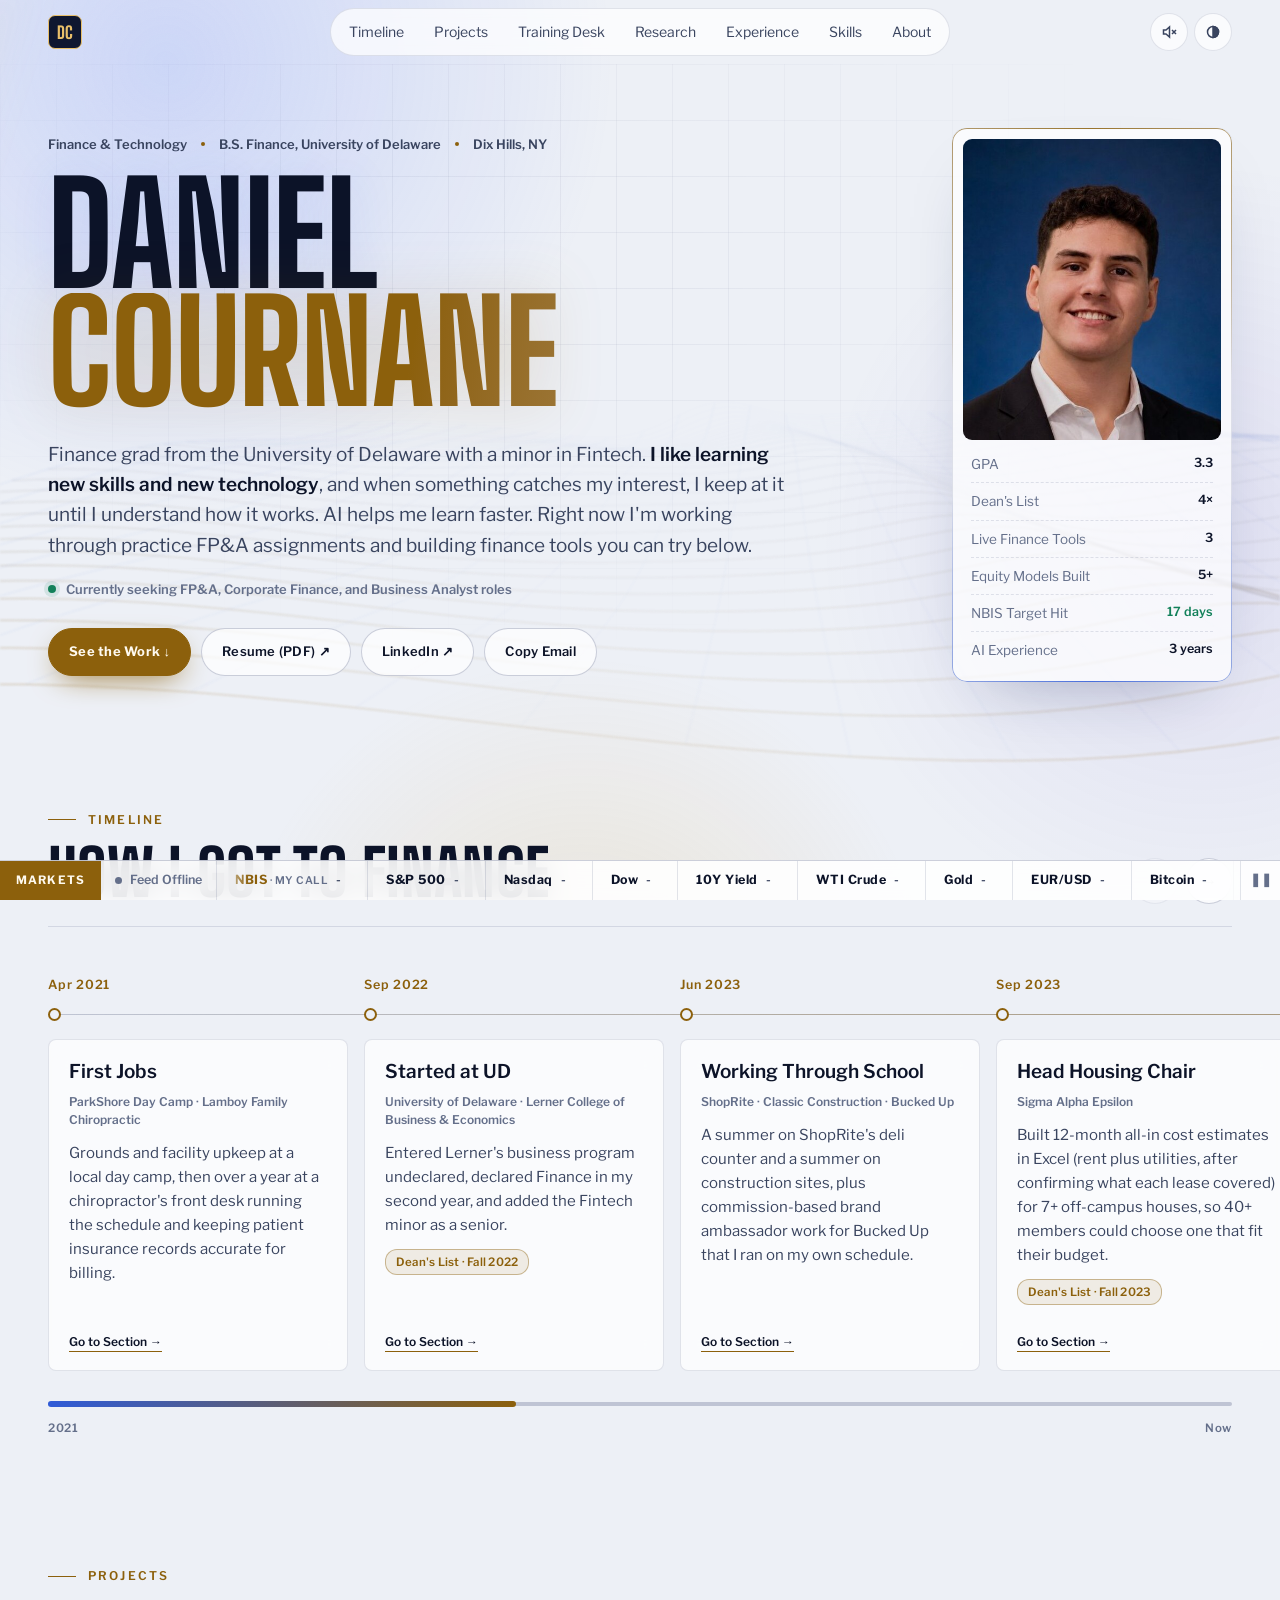
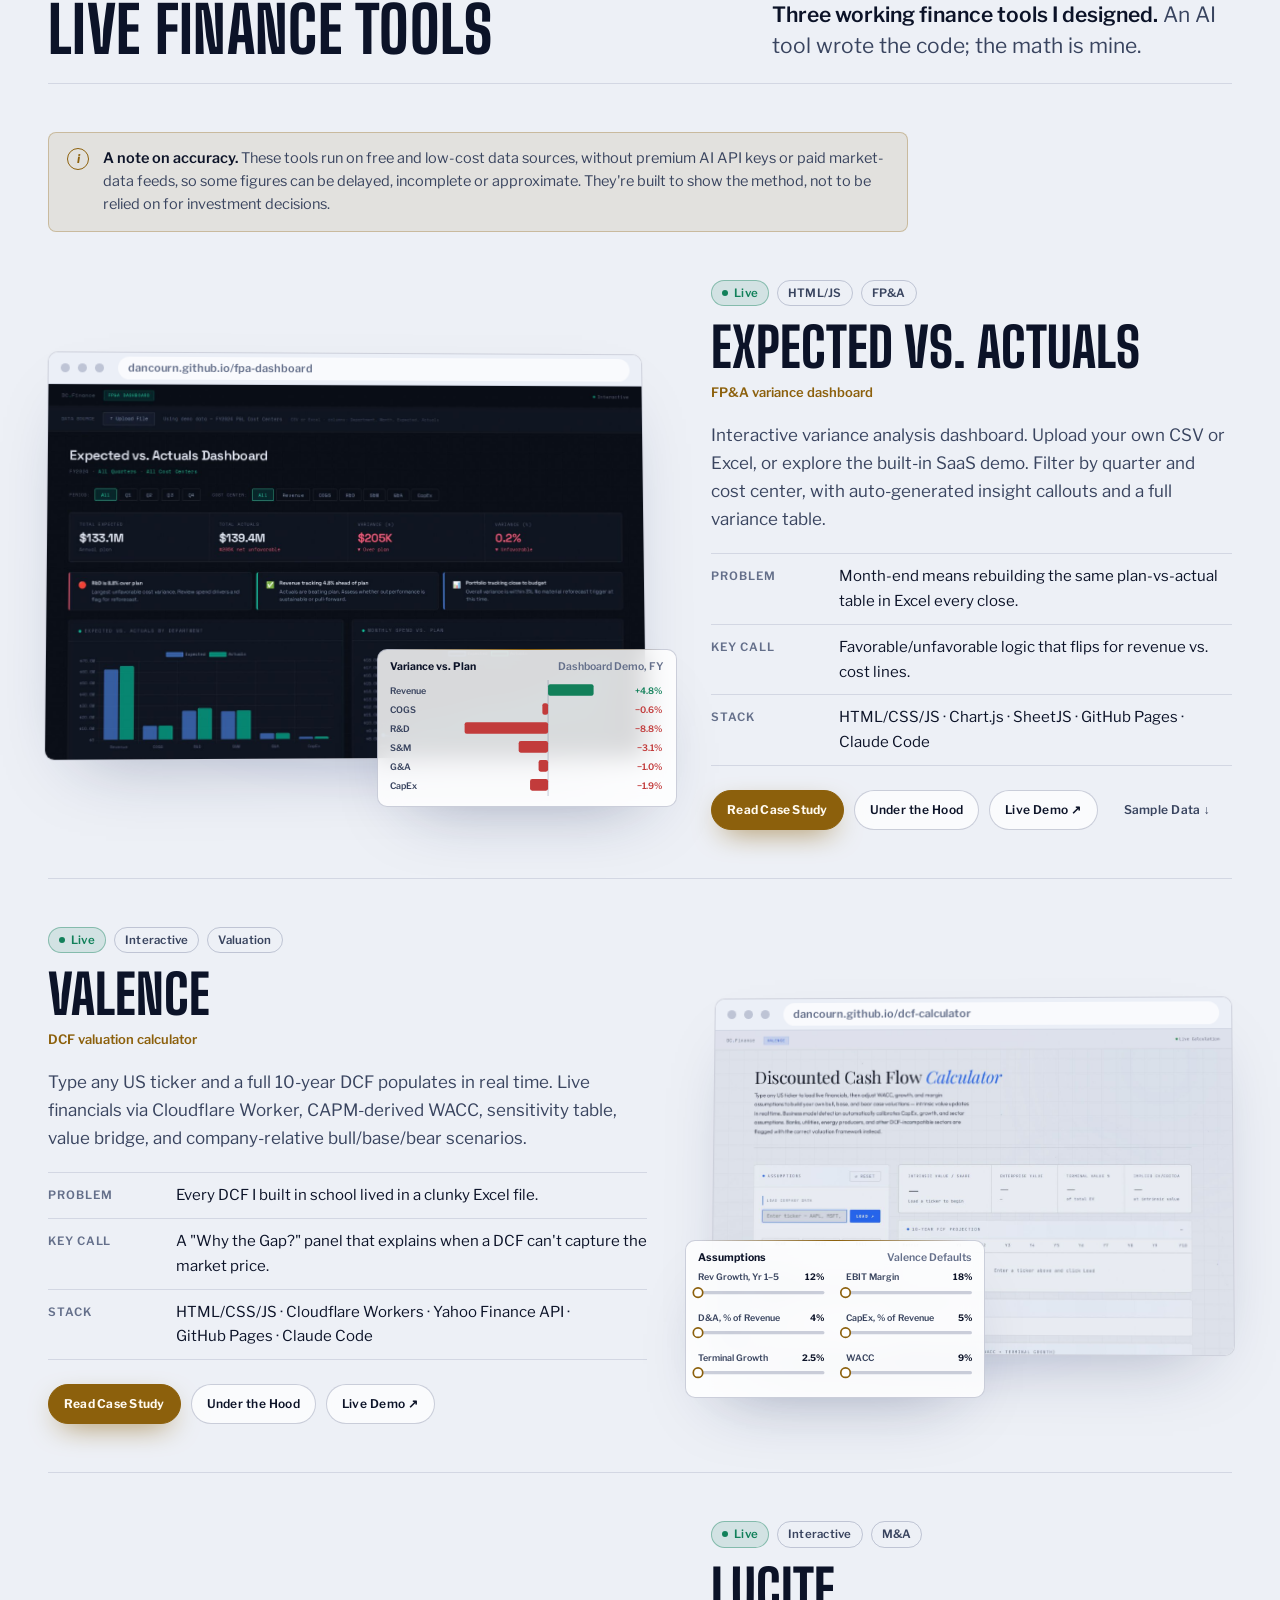
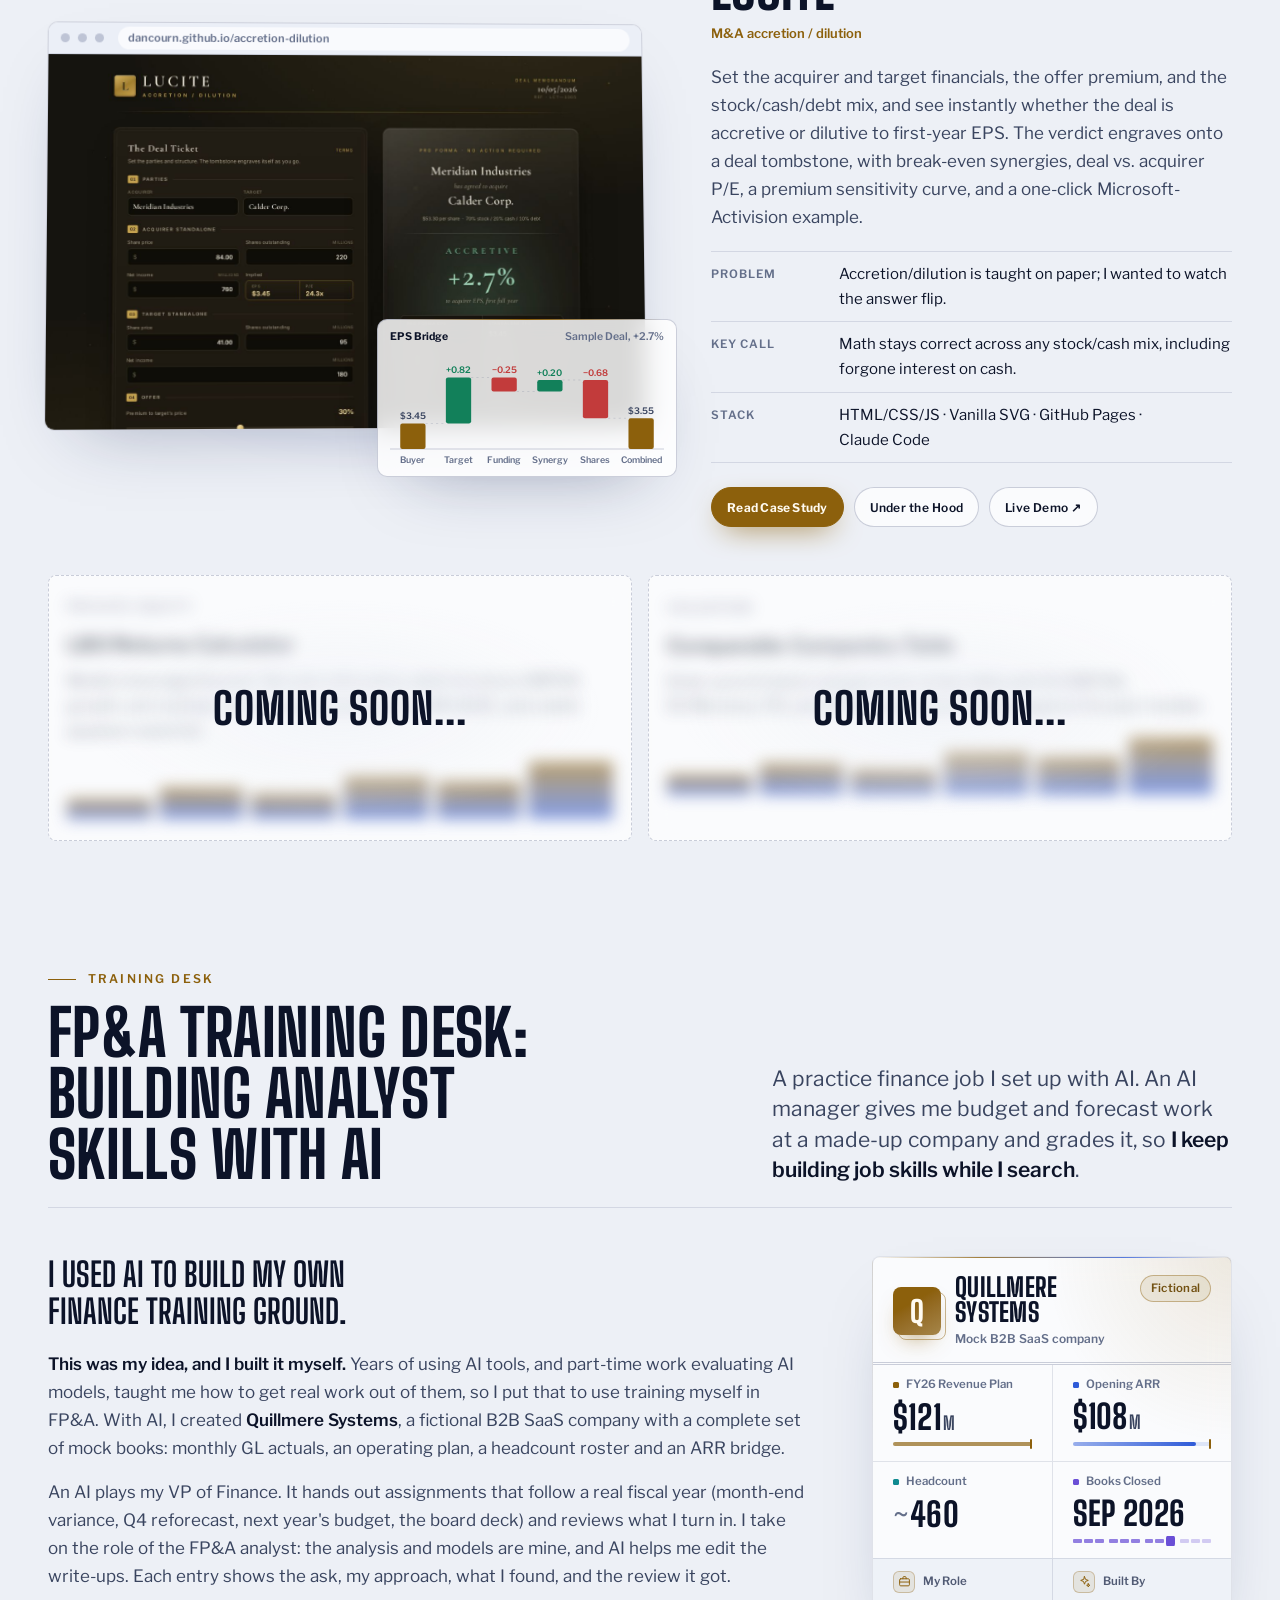
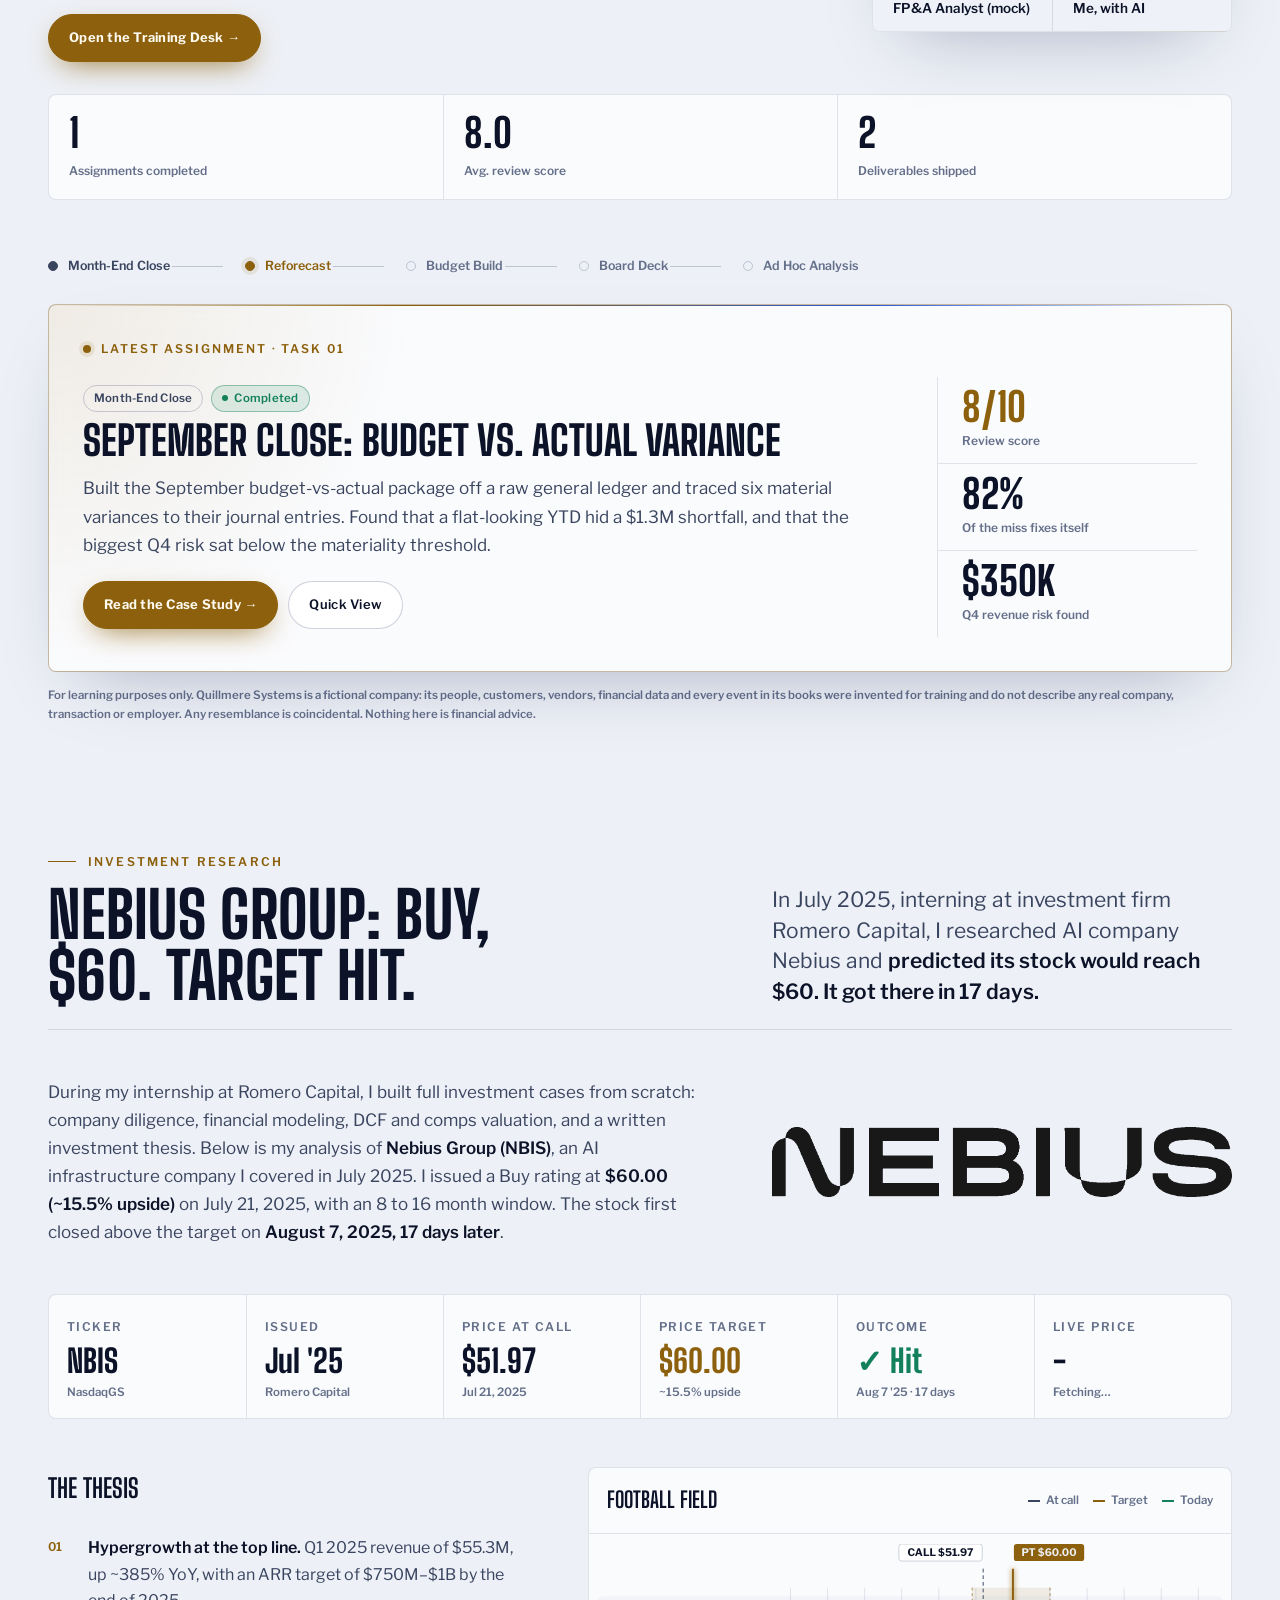
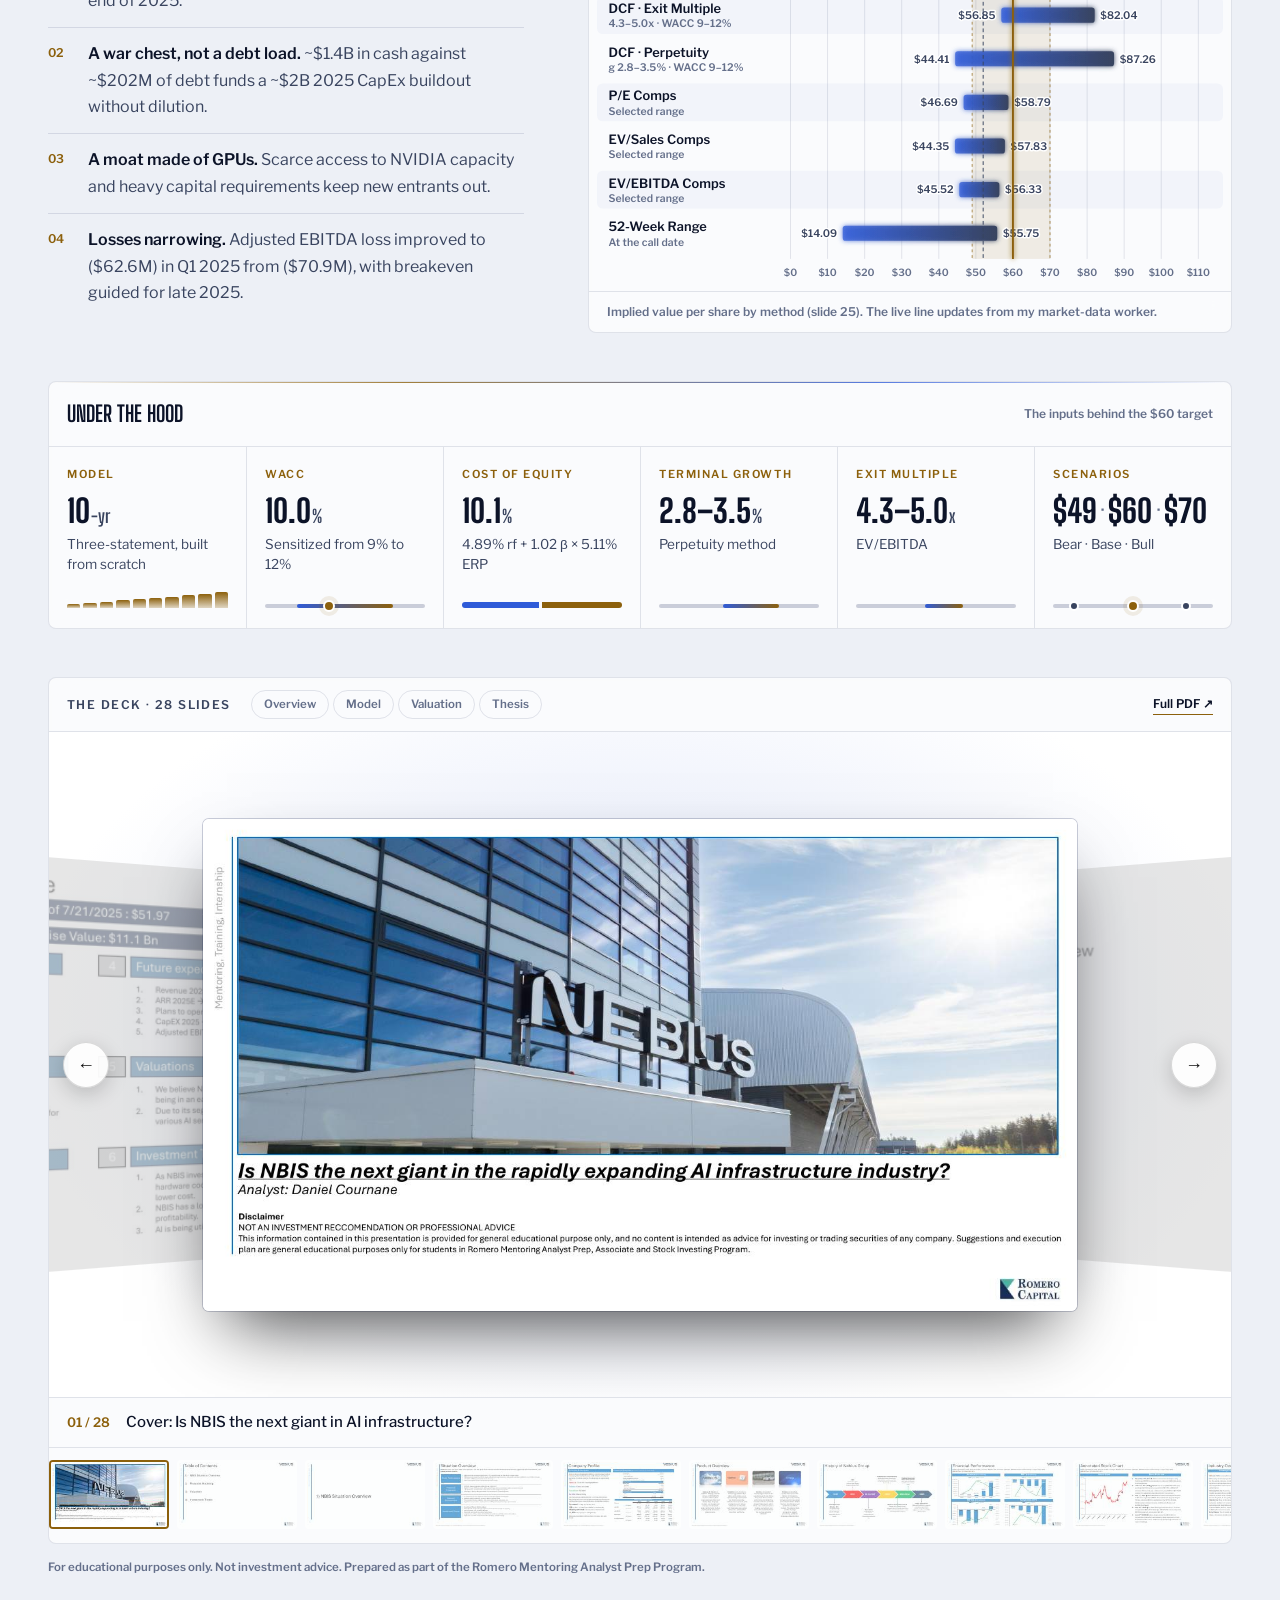
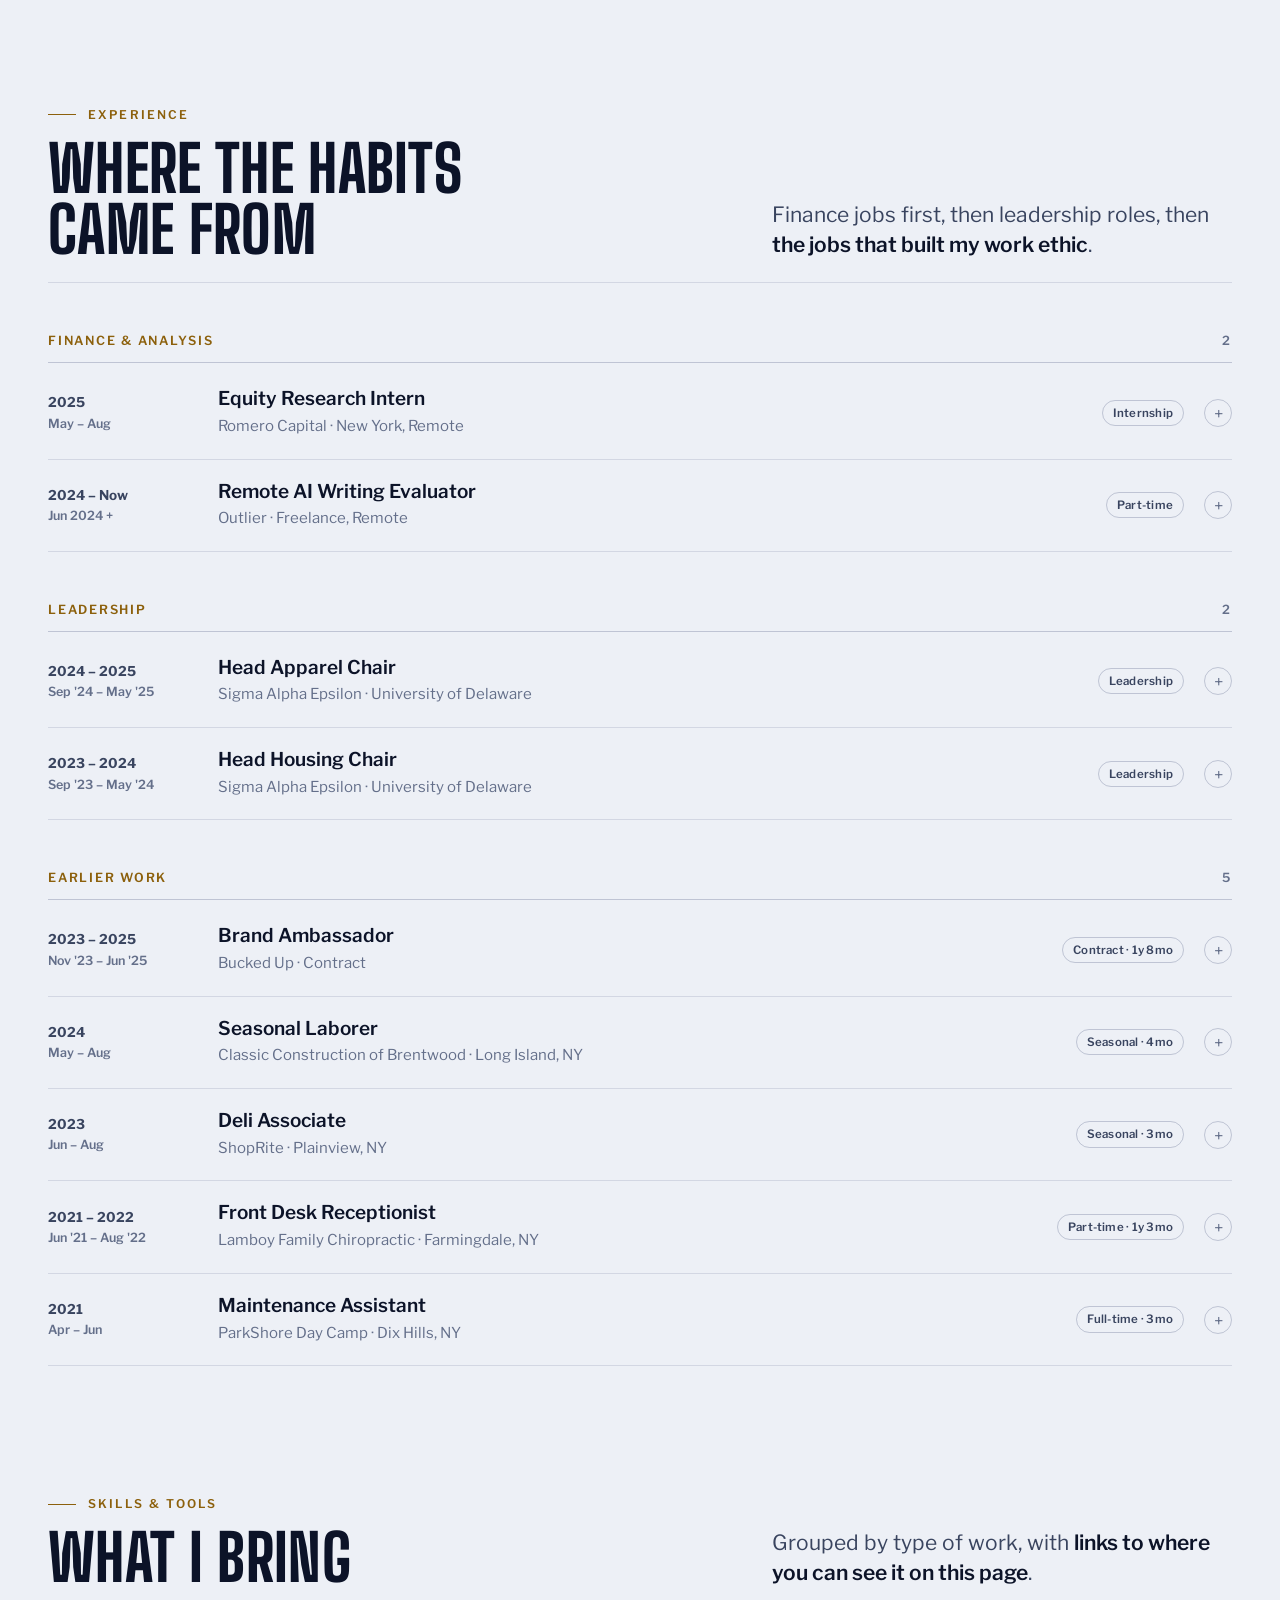
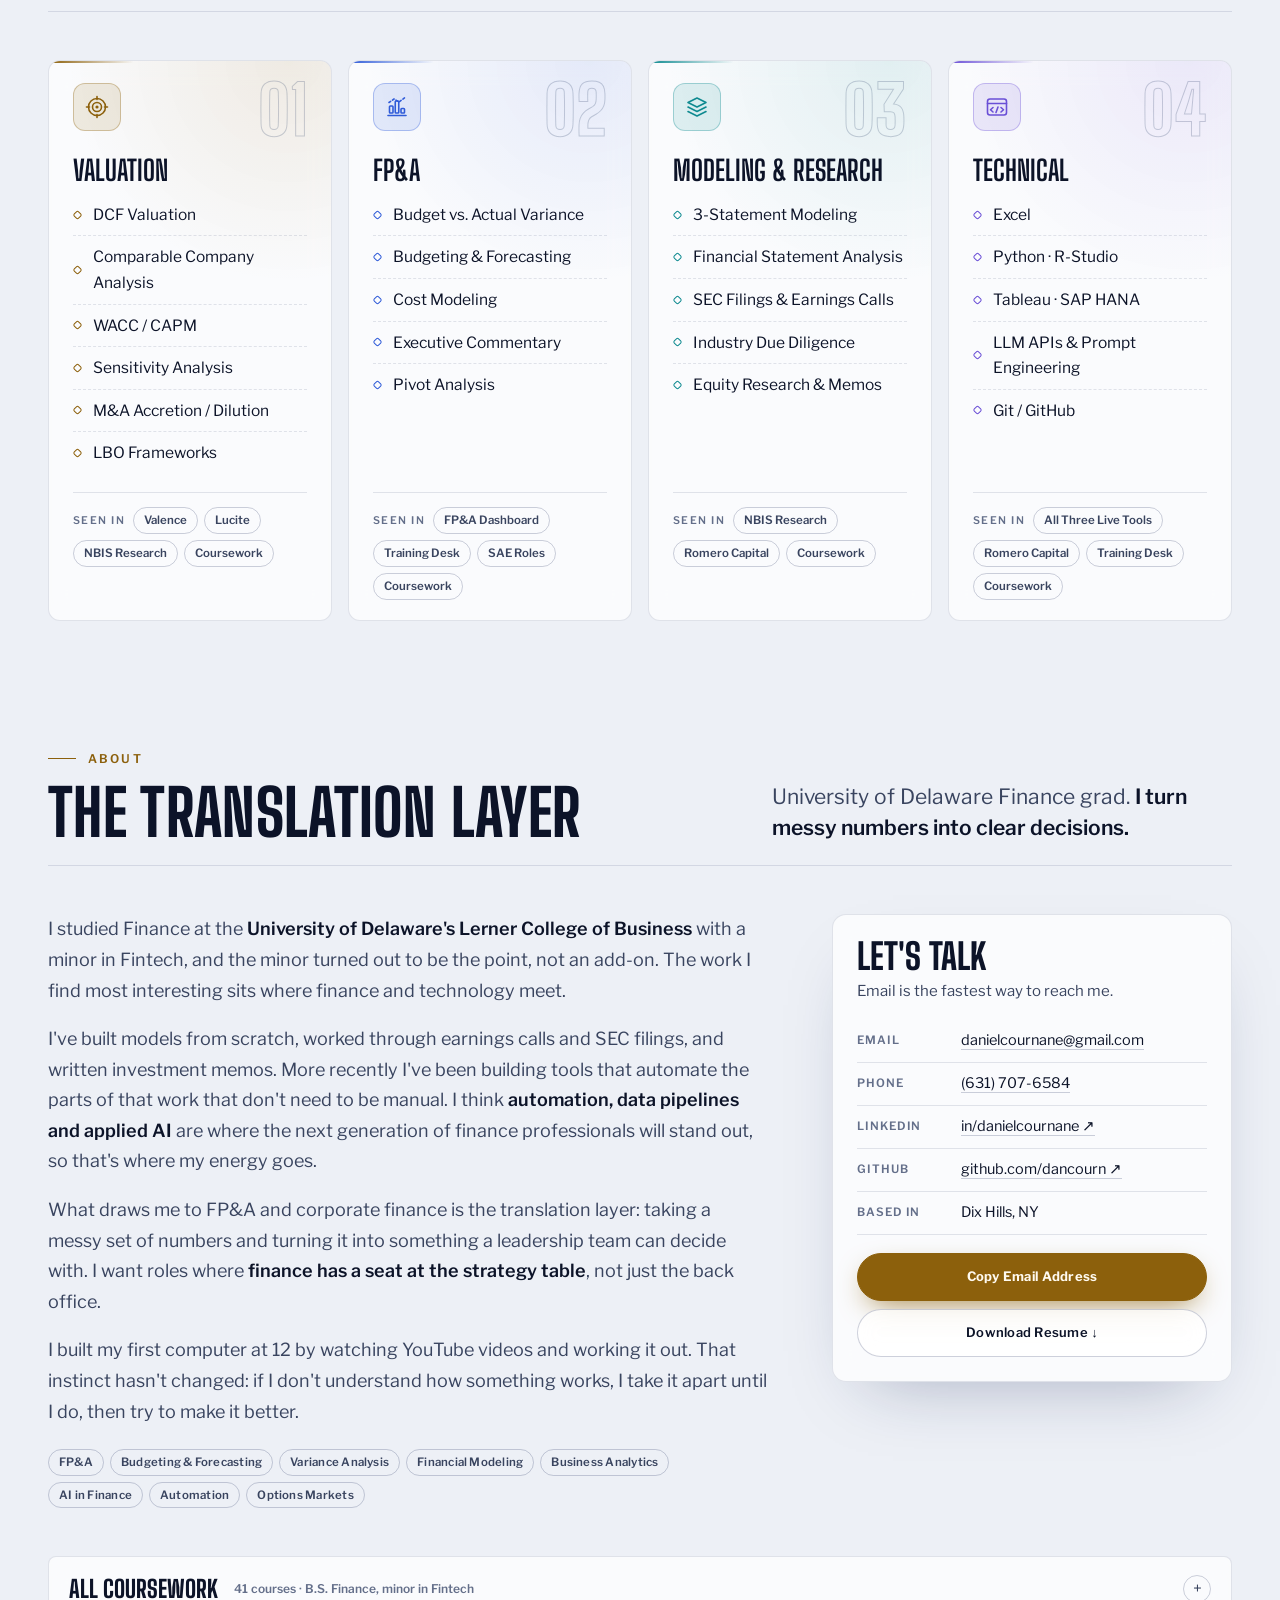
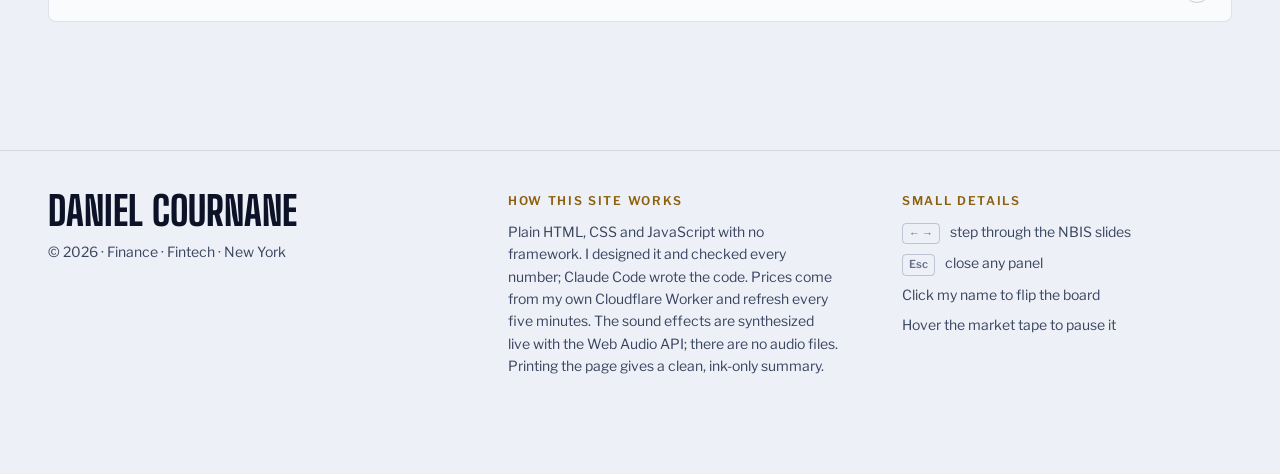
==== commit 44a32e0f: "Fade-in fixes from review; lower idle GPU work without changing the look Fixes: the load fade waits " ====
--- a/index.html
+++ b/index.html
@@ -127,11 +127,12 @@
 <script>
   /* apply a saved theme before first paint so there is no flash */
   try { var t = localStorage.getItem('dc-theme'); if (t === 'light' || t === 'dark') document.documentElement.setAttribute('data-theme', t); } catch (e) {}
-  /* the whole page fades in once, as one piece, when both fonts are in (1 s at most), so nothing swaps font in view */
+  /* the whole page fades in once, as one piece, when both fonts are in. A slow connection waits 0.35 s at most:
+     showing the text sooner beats hiding a font swap */
   (function (d) {
     var done = false, show = function () { if (done) return; done = true; requestAnimationFrame(function () { requestAnimationFrame(function () { d.classList.remove('is-loading'); }); }); };
     d.classList.add('is-loading');
-    setTimeout(show, 1000);
+    setTimeout(show, 350);
     try { Promise.all([document.fonts.load('800 1em "Big Shoulders Display"'), document.fonts.load('1em "Libre Franklin"')]).then(show, show); } catch (e) { show(); }
   })(document.documentElement);
 </script>
@@ -193,7 +194,7 @@
         <span>B.S. Finance, University of Delaware</span><span class="dot"></span>
         <span>Dix Hills, NY</span>
       </p>
-      <h1 class="name" id="name" aria-label="Daniel Cournane" title="Click to replay">
+      <h1 class="name" id="name" aria-label="Daniel Cournane" title="Click to flip">
         <span class="name-line" data-text="Daniel" aria-hidden="true">Daniel</span>
         <span class="name-line" data-text="Cournane" aria-hidden="true">Cournane</span>
       </h1>
@@ -1052,9 +1053,9 @@
       <ul>
         <li class="hint-kbd"><span class="kbd">← →</span> step through the NBIS slides</li>
         <li class="hint-kbd"><span class="kbd">Esc</span> close any panel</li>
-        <li class="hint-hover">Click my name to replay the board</li>
+        <li class="hint-hover">Click my name to flip the board</li>
         <li class="hint-hover">Hover the market tape to pause it</li>
-        <li class="hint-touch">Tap my name to replay the board</li>
+        <li class="hint-touch">Tap my name to flip the board</li>
         <li class="hint-touch">Swipe the NBIS slides or tap the arrows</li>
         <li class="hint-touch">Tap the pause button to stop the market tape</li>
       </ul>
--- a/site.css
+++ b/site.css
@@ -150,6 +150,8 @@
 /* load: the whole page fades in once, as one piece (the inline script in each page's head sets and clears
    .is-loading). Opacity only: one cheap composite, and fixed layers stay fixed. Without JS nothing is hidden. */
 .is-loading body { opacity: 0; }
+/* a section scrolled out of view pauses its looping animations (site.js OFF-SCREEN PAUSE) */
+.is-offscreen, .is-offscreen *, .is-offscreen *::before, .is-offscreen *::after { animation-play-state: paused !important; }
 img { max-width: 100%; height: auto; display: block; }
 a { color: inherit; }
 button { font: inherit; color: inherit; }
@@ -353,7 +355,7 @@
   content: ""; position: absolute; inset: -1px; border-radius: 15px; padding: 1px; pointer-events: none;
   background: conic-gradient(from var(--ang), color-mix(in srgb, var(--accent) 85%, transparent), transparent 22%, transparent 34%, color-mix(in srgb, var(--blue) 85%, transparent) 50%, transparent 66%, transparent 78%, color-mix(in srgb, var(--accent) 85%, transparent));
   -webkit-mask: linear-gradient(#000 0 0) content-box, linear-gradient(#000 0 0); -webkit-mask-composite: xor; mask-composite: exclude;
-  animation: edge 9s linear infinite;
+  animation: edge 9s steps(180) infinite;   /* 20 repaints a second, not 60: the slow spin still reads as continuous */
 }
 @keyframes edge { to { --ang: 360deg; } }
 .id-card::after {
@@ -998,13 +1000,14 @@
 /* depth of field: the world sits slightly out of focus, and dims where the text column is so copy stays readable;
    once you're past the hero (.is-reading) it softens further */
 .world {
-  position: absolute; inset: 0; width: 100%; height: 100%; filter: blur(0.8px);
-  transition: opacity 1.2s var(--ease), filter 1.2s var(--ease);
+  position: absolute; inset: 0; width: 100%; height: 100%; opacity: 0; filter: blur(0.8px);
+  transition: opacity 0.6s var(--ease), filter 1.2s var(--ease);   /* 0.6 s like the page fade, so a late site.js never pops it in */
   -webkit-mask-image: linear-gradient(180deg, transparent 6%, #000 38%, #000 88%, transparent), radial-gradient(ellipse 48% 62% at 50% 56%, rgba(0, 0, 0, 0.3), #000 100%);
   -webkit-mask-composite: source-in;
   mask-image: linear-gradient(180deg, transparent 6%, #000 38%, #000 88%, transparent), radial-gradient(ellipse 48% 62% at 50% 56%, rgba(0, 0, 0, 0.3), #000 100%);
   mask-composite: intersect;
 }
+.world.is-on { opacity: 1; }
 .world.is-on.is-reading { opacity: 0.75; filter: blur(2.2px); }
 /* light rays falling from the top left of the hero */
 .rays {
@@ -1136,7 +1139,7 @@
 @media print {
   /* listed with the theme selectors so these win over the light/dark tokens (same specificity, later in the file) */
   :root, :root[data-theme], :root:not([data-theme="dark"]) { --bg: #fff; --surface: #fff; --surface-solid: #fff; --surface-2: #fff; --fg: #000; --fg-2: #222; --muted: #555; --line: #ccc; --line-2: #999; --accent: #000; --accent-ink: #fff; }
-  body { padding: 0; font-size: 11pt; }
+  body { padding: 0; font-size: 11pt; opacity: 1 !important; transition: none !important; }   /* a print during the load fade still comes out whole */
   .bg, .nav, .tape, .path, .ctas, .case-stage, .deck, .ff, .reader, .scrim, .toast, .colophon, .skip, .case-actions, .workshop, .hero-grid-bg, .rays { display: none !important; }
   .name-line + .name-line { color: #000; background: none; filter: none; }
   .name-line:first-child { text-shadow: none; }
